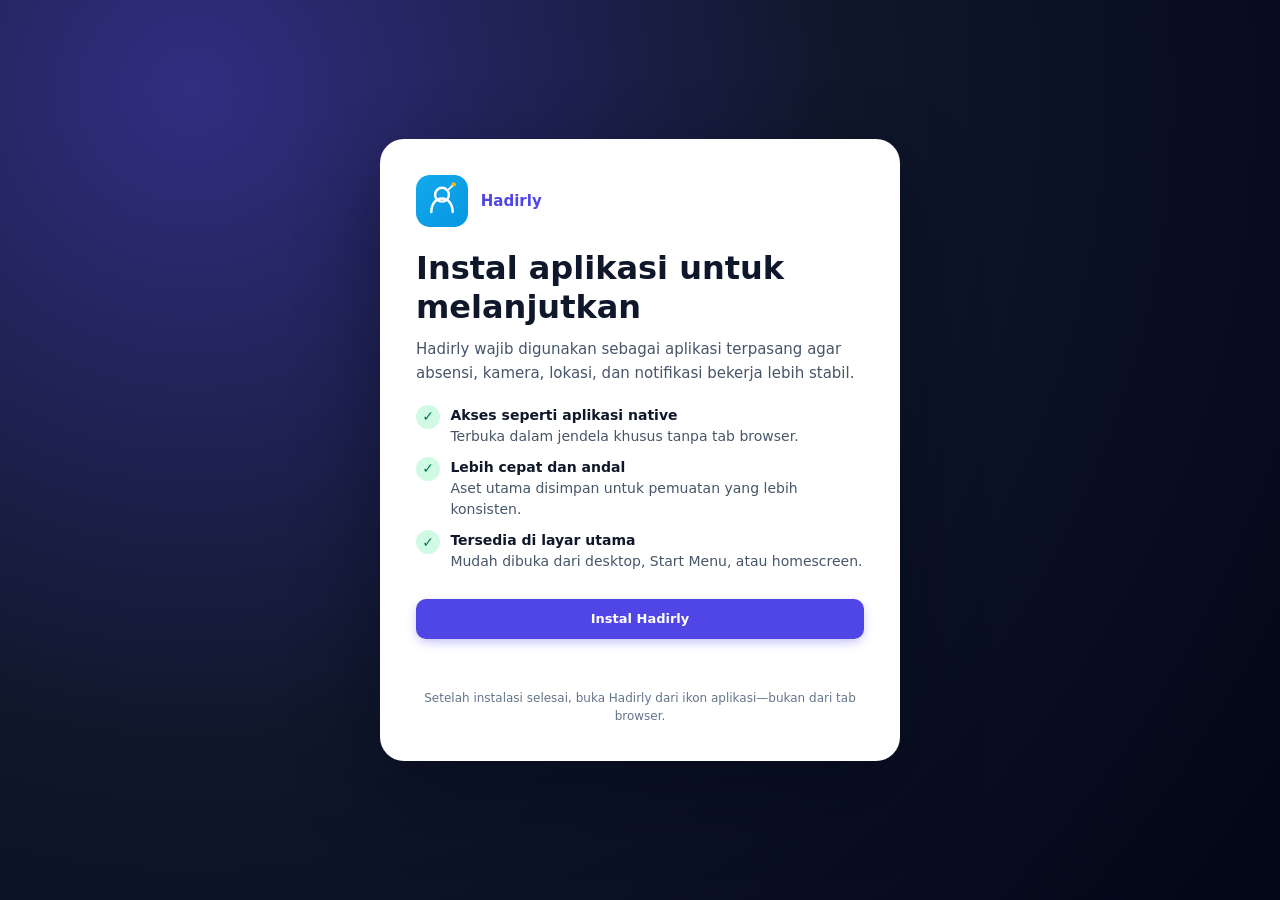
==== index.html @ a8342da2 "chore: remove confirmed frontend dead code" ====
<!DOCTYPE html>
<html lang="id" class="antialiased">
<head>
  <meta charset="UTF-8">
  <meta name="viewport" content="width=device-width, initial-scale=1.0">
  <meta name="theme-color" content="#0f172a">
  <meta name="application-name" content="Presence SPPG">
  <meta name="mobile-web-app-capable" content="yes">
  <meta name="apple-mobile-web-app-capable" content="yes">
  <meta name="apple-mobile-web-app-status-bar-style" content="black-translucent">
  <meta name="apple-mobile-web-app-title" content="Presence SPPG">
  <link rel="manifest" href="./manifest.webmanifest">
  <link rel="icon" type="image/png" href="https://szwwpnbbsmjsbzzcecyj.supabase.co/storage/v1/object/public/icon%20aplikasi/icon%20aplikasi.png">
  <link rel="apple-touch-icon" sizes="180x180" href="./icons/app-icon-180.png">
  <title>Presence SPPG - Login</title>
  <style>
    :root{--primary:#4f46e5;--primary-dark:#4338ca;--primary-light:#eef2ff;--primary-ring:rgba(79,70,229,.18);--success:#10b981;--danger:#ef4444;--warning:#f59e0b;--bg:#f8fafc;--surface:#fff;--text:#0f172a;--text-secondary:#475569;--text-muted:#64748b;--border:#e2e8f0;--radius:0.75rem;--radius-lg:1.25rem;--shadow:0 1px 3px rgb(15 23 42/0.08);--shadow-lg:0 20px 40px -12px rgb(15 23 42/0.18)}
    *{box-sizing:border-box;margin:0;padding:0}
    html,body{height:100%;font-family:-apple-system,BlinkMacSystemFont,'Inter',system-ui,'Segoe UI',sans-serif;background:var(--bg);color:var(--text);-webkit-font-smoothing:antialiased}
    #app-boot-loader{position:fixed;inset:0;z-index:10000;display:grid;place-items:center;background:linear-gradient(135deg,#0f172a 0%,#111827 52%,#1e1b4b 100%);transition:opacity .22s ease,visibility .22s ease}
    #app-boot-loader.hidden{opacity:0;visibility:hidden;pointer-events:none}
    .app-boot-loader__visual{position:relative;width:96px;height:96px;display:grid;place-items:center}
    .app-boot-loader__ring{position:absolute;inset:0;border:3px solid rgba(255,255,255,.12);border-top-color:#38bdf8;border-right-color:#818cf8;border-radius:50%;animation:appBootSpin .9s linear infinite}
    .app-boot-loader__icon{width:56px;height:56px;display:block;object-fit:contain;filter:drop-shadow(0 10px 24px rgba(14,165,233,.28));animation:appBootPulse 1.2s ease-in-out infinite}
    @keyframes appBootSpin{to{transform:rotate(360deg)}}
    @keyframes appBootPulse{0%,100%{transform:scale(.94);opacity:.82}50%{transform:scale(1);opacity:1}}
    @media(prefers-reduced-motion:reduce){.app-boot-loader__ring,.app-boot-loader__icon{animation:none}}
    .spinner{width:36px;height:36px;border:3px solid rgba(255,255,255,0.12);border-top-color:#fff;border-radius:50%;animation:spin 0.8s linear infinite}
    @keyframes spin{to{transform:rotate(360deg)}}
    #alert-box{position:fixed;top:1rem;right:1rem;left:1rem;z-index:10001;display:flex;flex-direction:column;gap:0.6rem;max-width:400px;margin-left:auto}
    .alert{background:var(--surface);border-radius:var(--radius);padding:0.875rem 1rem;box-shadow:var(--shadow-lg);display:flex;align-items:flex-start;gap:0.75rem;animation:slideIn 0.3s ease;border-left:4px solid var(--primary);font-size:0.875rem}
    .alert.success{border-left-color:var(--success)}.alert.error{border-left-color:var(--danger)}.alert.warning{border-left-color:var(--warning)}
    @keyframes slideIn{from{opacity:0;transform:translateY(-8px)}to{opacity:1;transform:translateY(0)}}
    #auth-layout{min-height:100vh;display:flex}
    #auth-layout.hidden{display:none}
    .auth-page{width:100%;display:flex;animation:fadeIn 0.4s ease}
    .auth-page.hidden{display:none}
    .app-view{display:block;animation:fadeIn 0.35s ease}
    .app-view.hidden{display:none}
    @keyframes fadeIn{from{opacity:0;transform:translateY(6px)}to{opacity:1;transform:translateY(0)}}
    .auth-brand-panel{flex:1.1;background:radial-gradient(circle at 20% 20%,#312e81 0%,#0f172a 55%,#020617 100%);padding:clamp(2rem,4vw,3.5rem);display:flex;flex-direction:column;justify-content:center;color:#fff;position:relative;overflow:hidden}
    .auth-brand-panel::before{content:'';position:absolute;top:-120px;right:-120px;width:320px;height:320px;background:radial-gradient(circle,rgba(99,102,241,.35),transparent 70%);border-radius:50%}
    .auth-brand-mark{display:flex;align-items:center;gap:0.75rem;font-size:1.375rem;font-weight:700;margin-bottom:2.5rem;letter-spacing:-0.01em;position:relative}
    .auth-brand-mark img{width:38px;height:38px;display:block;object-fit:contain;border-radius:22%;flex-shrink:0}
    .auth-brand-headline{font-size:clamp(1.5rem,2.4vw,2.25rem);font-weight:800;margin-bottom:1rem;line-height:1.25;letter-spacing:-0.02em;position:relative;max-width:420px}
    .auth-brand-sub{font-size:0.9375rem;color:rgba(255,255,255,0.65);margin-bottom:2.25rem;line-height:1.6;max-width:380px;position:relative}
    .auth-brand-feature{display:flex;align-items:center;gap:0.75rem;margin-bottom:0.875rem;font-size:0.875rem;color:rgba(255,255,255,.9);position:relative}
    .auth-brand-feature-icon{width:34px;height:34px;flex-shrink:0;background:rgba(255,255,255,.08);border:1px solid rgba(255,255,255,.1);border-radius:var(--radius);display:flex;align-items:center;justify-content:center}
    .auth-form-panel{width:100%;max-width:480px;padding:clamp(1.5rem,4vw,3rem);display:flex;align-items:center;justify-content:center;background:var(--surface)}
    .auth-card{width:100%;max-width:380px}
    .auth-logo-mobile{display:none;align-items:center;gap:0.6rem;font-size:1.0625rem;font-weight:700;color:var(--primary);margin-bottom:1.5rem}
    .auth-logo-mobile img{width:34px;height:34px;display:block;object-fit:contain;border-radius:22%;flex-shrink:0}
    @media(max-width:1023px){.auth-logo-mobile{display:flex}}
    .auth-card-title{font-size:1.625rem;font-weight:800;margin-bottom:0.375rem;letter-spacing:-0.02em}
    .auth-card-subtitle{font-size:0.9375rem;color:var(--text-secondary);margin-bottom:2rem;line-height:1.5}
    .form-group{margin-bottom:1.125rem}
    .form-label{display:block;font-size:0.8125rem;font-weight:600;margin-bottom:0.4rem;color:var(--text-secondary)}
    .form-input{width:100%;padding:0.75rem 0.9rem;font-size:1rem;border:1.5px solid var(--border);border-radius:var(--radius);background:var(--surface);color:var(--text);transition:border-color .2s,box-shadow .2s}
    .form-input::placeholder{color:var(--text-muted)}
    .form-input:focus{outline:none;border-color:var(--primary);box-shadow:0 0 0 4px var(--primary-ring)}
    .checkbox-row{display:flex;align-items:flex-start;gap:0.6rem;margin-bottom:1.25rem}
    .checkbox-row input[type="checkbox"]{width:18px;height:18px;margin-top:1px;flex-shrink:0;accent-color:var(--primary);cursor:pointer}
    .checkbox-row label{font-size:0.8125rem;color:var(--text-secondary);line-height:1.5;cursor:pointer}
    .btn{display:inline-flex;align-items:center;justify-content:center;gap:0.5rem;padding:0.75rem 1.5rem;font-size:0.9375rem;font-weight:600;border-radius:var(--radius);border:none;cursor:pointer;transition:background .2s,transform .15s,box-shadow .2s}
    .btn-primary{background:var(--primary);color:#fff;box-shadow:0 4px 12px -2px rgba(79,70,229,.4)}
    .btn-primary:hover{background:var(--primary-dark);transform:translateY(-1px);box-shadow:0 6px 16px -2px rgba(79,70,229,.5)}
    .btn-primary:active{transform:translateY(0)}
    .btn-primary:disabled{opacity:0.7;cursor:not-allowed;transform:none}
    .btn-block{width:100%}
    .btn-lg{padding:0.875rem 1.5rem;font-size:0.9375rem;margin-top:0.25rem}
    .auth-footer{margin-top:1.75rem;text-align:center;font-size:0.875rem;color:var(--text-secondary)}
    .auth-footer a{color:var(--primary);text-decoration:none;font-weight:600;cursor:pointer}
    .auth-footer a:hover{text-decoration:underline}
    @media(max-width:1023px){
      .auth-page{flex-direction:column;min-height:100vh}
      .auth-brand-panel{flex:none;padding:2.25rem 2rem 2rem;min-height:auto}
      .auth-brand-panel::before{display:none}
      .auth-brand-headline{font-size:1.375rem;margin-bottom:0.5rem;max-width:none}
      .auth-brand-sub{display:none}
      .auth-brand-features{display:flex;gap:1rem;flex-wrap:wrap}
      .auth-brand-feature{margin-bottom:0;font-size:0.75rem}
      .auth-brand-feature-icon{width:28px;height:28px}
      .auth-form-panel{max-width:none;padding:2rem 1.5rem;flex:1}
      .auth-card{max-width:420px;margin:0 auto}
    }
    @media(max-width:640px){
      .auth-brand-panel{padding:1.75rem 1.25rem 1.5rem}
      .auth-brand-mark{margin-bottom:1.25rem;font-size:1.125rem}
      .auth-brand-headline{font-size:1.1875rem}
      .auth-brand-features{display:none}
      .auth-form-panel{padding:1.75rem 1.25rem 2.5rem}
      .auth-card-title{font-size:1.375rem}
      .auth-card-subtitle{margin-bottom:1.5rem;font-size:0.875rem}
      #alert-box{top:0.75rem;right:0.75rem;left:0.75rem;max-width:none}
    }
    @media(min-width:1024px) and (max-width:1279px){
      .auth-brand-panel{padding:2.5rem}
      .auth-brand-headline{font-size:1.875rem}
      .auth-form-panel{padding:2.5rem;max-width:440px}
    }

/* ===== APP LAYOUT (setelah login) ===== */
    #app-layout{display:none;min-height:100vh;background:var(--bg)}
    #app-layout.active{display:flex}
    .app-sidebar{width:248px;flex-shrink:0;background:#0f172a;color:#fff;display:flex;flex-direction:column;padding:1.5rem 1rem;position:sticky;top:0;height:100vh}
    .app-sidebar-brand{display:flex;align-items:center;gap:0.65rem;font-size:1.0625rem;font-weight:700;padding:0 0.5rem;margin-bottom:1.25rem;letter-spacing:-0.01em}
    .app-sidebar-brand img{width:34px;height:34px;display:block;object-fit:contain;border-radius:22%;flex-shrink:0}
    .app-nav{display:flex;flex-direction:column;gap:0.25rem;flex:1}
    .app-nav-item{display:flex;align-items:center;gap:0.75rem;padding:0.7rem 0.9rem;border-radius:var(--radius);color:rgba(255,255,255,.65);text-decoration:none;font-size:0.9rem;font-weight:500;cursor:pointer;transition:background .2s,color .2s;border:none;background:none;width:100%;text-align:left}
    .app-nav-item:hover{background:rgba(255,255,255,.06);color:#fff}
    .app-nav-item.active{background:var(--primary);color:#fff}
    .app-nav-item svg{flex-shrink:0}
    .sidebar-absen-btn{display:flex;align-items:center;justify-content:center;gap:0.6rem;width:100%;padding:0.85rem 0.9rem;margin-bottom:1.25rem;border:none;border-radius:var(--radius);background:var(--primary);color:#fff;font-size:0.9rem;font-weight:700;cursor:pointer;box-shadow:0 4px 14px -3px rgba(79,70,229,.55);transition:background .2s,transform .15s}
    .sidebar-absen-btn:hover{background:var(--primary-dark);transform:translateY(-1px)}
    .sidebar-absen-btn.active{background:var(--primary-dark);box-shadow:inset 0 0 0 2px rgba(255,255,255,.3)}
    .app-main{flex:1;min-width:0;display:flex;flex-direction:column}
    .app-topbar{display:flex;align-items:center;justify-content:space-between;padding:0.85rem 1.5rem;background:var(--surface);border-bottom:1px solid var(--border);position:sticky;top:0;z-index:50}
    .app-topbar-brand{display:none}
    .app-topbar-profile{display:flex;align-items:center;gap:0.65rem;cursor:pointer;padding:0.35rem 0.6rem 0.35rem 0.35rem;border-radius:999px;transition:background .15s;border:1px solid transparent}
    .app-topbar-profile:hover{background:var(--bg);border-color:var(--border)}
    .app-topbar-profile:focus-visible{outline:3px solid var(--primary-ring);border-color:var(--primary)}
    .app-topbar-avatar{width:38px;height:38px;border-radius:50%;background:#e0e7ff;color:var(--primary);display:flex;align-items:center;justify-content:center;font-size:0.9rem;font-weight:800;overflow:hidden;flex-shrink:0}
    .app-topbar-avatar img{width:100%;height:100%;object-fit:cover}
    .app-topbar-profile-info{display:flex;flex-direction:column;line-height:1.25}
    .app-topbar-profile-name{font-size:0.8125rem;font-weight:700;color:var(--text)}
    .app-topbar-profile-role{font-size:0.6875rem;color:var(--text-muted)}
    .app-topbar-dropdown{position:absolute;top:calc(100% + 0.5rem);right:0;background:var(--surface);border:1px solid var(--border);border-radius:var(--radius);box-shadow:var(--shadow-lg);min-width:230px;padding:0.45rem;display:none;flex-direction:column;gap:0.15rem;z-index:200}
    .app-topbar-dropdown.active{display:flex}
    .app-topbar-dropdown-label{padding:0.45rem 0.7rem 0.3rem;color:var(--text-muted);font-size:0.6875rem;font-weight:800;text-transform:uppercase;letter-spacing:0.07em}
    .app-topbar-dropdown-divider{height:1px;background:var(--border);margin:0.3rem 0}
    .app-topbar-dropdown-item{display:flex;align-items:center;gap:0.6rem;padding:0.6rem 0.7rem;border-radius:calc(var(--radius) - 4px);border:none;background:none;color:var(--text);font-size:0.8438rem;font-weight:600;cursor:pointer;text-align:left;width:100%;transition:background .15s}
    .app-topbar-dropdown-item:hover{background:var(--bg)}
    .app-topbar-dropdown-item.active{background:var(--primary-light);color:var(--primary)}
    .app-topbar-dropdown-item.danger{color:var(--danger)}
    .notification-wrap{position:relative;margin-left:auto;margin-right:.55rem}
    .notification-button{position:relative;width:42px;height:42px;border:1px solid var(--border);border-radius:50%;background:var(--surface);color:var(--text-secondary);display:flex;align-items:center;justify-content:center;cursor:pointer}
    .notification-button:hover{background:var(--bg);color:var(--primary)}
    .notification-count{position:absolute;right:-4px;top:-5px;min-width:19px;height:19px;padding:0 5px;border:2px solid var(--surface);border-radius:999px;background:var(--danger);color:#fff;font-size:.62rem;font-weight:800;display:none;align-items:center;justify-content:center}
    .notification-panel{position:absolute;right:0;top:calc(100% + .55rem);width:min(380px,calc(100vw - 2rem));max-height:480px;overflow:auto;padding:.5rem;background:var(--surface);border:1px solid var(--border);border-radius:var(--radius-lg);box-shadow:var(--shadow-lg);display:none;z-index:220}
    .notification-panel.active{display:block}
    .notification-panel-title{padding:.65rem .75rem;font-size:.82rem;font-weight:800}
    .notification-item{width:100%;display:block;padding:.75rem;border:0;border-radius:var(--radius);background:transparent;color:var(--text);text-align:left;cursor:pointer}
    .notification-item:hover{background:var(--bg)}
    .notification-item strong{display:block;font-size:.82rem}
    .notification-item span{display:block;margin-top:.2rem;font-size:.74rem;line-height:1.45;color:var(--text-muted)}
    .app-content{flex:1;padding:2rem clamp(1.25rem,3vw,2.5rem);max-width:1100px;width:100%;margin:0 auto}
    .app-bottomnav{display:none}
    .mobile-more-menu{display:none}

    .page-header{margin-bottom:1.75rem}
    .page-title{font-size:1.5rem;font-weight:800;letter-spacing:-0.02em;margin-bottom:0.25rem}
    .page-subtitle{font-size:0.9rem;color:var(--text-secondary)}

    .welcome-card{background:linear-gradient(135deg,#312e81,#0f172a);border-radius:var(--radius-lg);padding:clamp(1.5rem,4vw,2.25rem);color:#fff;box-shadow:var(--shadow-lg);display:flex;align-items:center;gap:1.5rem;flex-wrap:wrap;margin-bottom:1.5rem}
    .welcome-card-icon{width:56px;height:56px;border-radius:50%;background:rgba(255,255,255,.1);display:flex;align-items:center;justify-content:center;flex-shrink:0}
    .welcome-card h2{font-size:1.25rem;font-weight:800;margin-bottom:0.35rem;letter-spacing:-0.01em}
    .welcome-card p{color:rgba(255,255,255,.65);font-size:0.875rem}
    .welcome-card-body{flex:1;min-width:200px}
    .welcome-card-cta{flex-shrink:0}

    .stats-grid{display:grid;grid-template-columns:repeat(auto-fit,minmax(200px,1fr));gap:1.1rem;margin-bottom:1.5rem}
    .stat-card{background:var(--surface);border:1px solid var(--border);border-radius:var(--radius-lg);padding:1.25rem 1.4rem;box-shadow:var(--shadow);display:flex;align-items:center;gap:1rem}
    .stat-card-icon{width:46px;height:46px;border-radius:var(--radius);display:flex;align-items:center;justify-content:center;flex-shrink:0}
    .stat-card-icon.blue{background:#dbeafe;color:#1e40af}
    .stat-card-icon.green{background:#d1fae5;color:#065f46}
    .stat-card-icon.amber{background:#fef3c7;color:#92400e}
    .stat-card-icon.purple{background:var(--primary-light);color:var(--primary)}
    .stat-card-value{font-size:1.5rem;font-weight:800;letter-spacing:-0.02em;line-height:1.2}
    .stat-card-label{font-size:0.8125rem;color:var(--text-muted);font-weight:500;margin-top:0.1rem}

    .dash-section{display:grid;grid-template-columns:1.4fr 1fr;gap:1.25rem;align-items:start}
    @media(max-width:900px){.dash-section{grid-template-columns:1fr}}
    .dash-card{background:var(--surface);border:1px solid var(--border);border-radius:var(--radius-lg);box-shadow:var(--shadow);padding:1.5rem}
    .dash-card-title{font-size:0.9375rem;font-weight:700;margin-bottom:1.25rem;display:flex;align-items:center;gap:0.5rem}
    .dash-card-title svg{color:var(--primary)}

    .trend-chart{display:flex;align-items:flex-end;gap:0.6rem;height:140px;padding-top:0.5rem}
    .trend-legend{display:flex;gap:1.1rem;margin-top:1rem;justify-content:center;font-size:0.75rem;color:var(--text-secondary)}
    .trend-legend-item{display:flex;align-items:center;gap:0.4rem}
    .trend-legend-dot{width:9px;height:9px;border-radius:2px}

    .belum-absen-list{display:flex;flex-direction:column;gap:0.75rem}
    .belum-absen-item{display:flex;align-items:center;gap:0.75rem}
    .belum-absen-avatar{width:34px;height:34px;border-radius:50%;background:var(--primary-light);color:var(--primary);display:flex;align-items:center;justify-content:center;font-size:0.75rem;font-weight:700;flex-shrink:0}
    .belum-absen-info{flex:1;min-width:0}
    .belum-absen-name{font-size:0.85rem;font-weight:600;color:var(--text);white-space:nowrap;overflow:hidden;text-overflow:ellipsis}
    .belum-absen-detail{font-size:0.75rem;color:var(--text-muted)}
    .belum-absen-more{font-size:0.8125rem;color:var(--primary);font-weight:600;text-align:center;padding-top:0.4rem;border-top:1px dashed var(--border);margin-top:0.15rem}
    .belum-absen-empty{text-align:center;color:var(--text-muted);font-size:0.8125rem;padding:1rem 0}

    .riwayat-mini-list{display:flex;flex-direction:column}
    .riwayat-mini-item{display:flex;align-items:center;gap:0.75rem;padding:0.7rem 0;border-bottom:1px solid var(--border)}
    .riwayat-mini-item:last-child{border-bottom:none}
    .riwayat-mini-icon{width:34px;height:34px;border-radius:50%;display:flex;align-items:center;justify-content:center;flex-shrink:0}
    .riwayat-mini-icon.datang{background:#d1fae5;color:#065f46}
    .riwayat-mini-icon.pulang{background:#dbeafe;color:#1e40af}
    .riwayat-mini-jenis{font-size:0.85rem;font-weight:600}
    .riwayat-mini-tanggal{font-size:0.75rem;color:var(--text-muted)}
    .riwayat-mini-waktu{font-size:0.8125rem;color:var(--text-secondary);margin-left:auto;flex-shrink:0}

    .absen-today-card{display:flex;gap:0.75rem}
    .absen-today-pill{flex:1;padding:0.9rem 1rem;border-radius:var(--radius);text-align:center;border:1.5px solid var(--border)}
    .absen-today-pill.done{background:#d1fae5;border-color:#a7f3d0}
    .absen-today-pill-label{font-size:0.75rem;color:var(--text-muted);font-weight:600;text-transform:uppercase;letter-spacing:0.03em}
    .absen-today-pill-status{font-size:0.9rem;font-weight:700;margin-top:0.3rem}
    .absen-today-pill.done .absen-today-pill-status{color:#065f46}

    @media(max-width:640px){
      .welcome-card{flex-direction:column;text-align:center}
      .welcome-card-cta{width:100%}
      .welcome-card-cta .btn{width:100%}
    }

    .profile-card{background:var(--surface);border-radius:var(--radius-lg);box-shadow:var(--shadow);overflow:hidden;margin-bottom:1.5rem;border:1px solid var(--border)}
    .profile-banner{background:linear-gradient(135deg,#4f46e5,#312e81);height:100px;position:relative}
    .profile-avatar-wrap{position:absolute;left:1.75rem;bottom:-36px}
    .profile-avatar{width:88px;height:88px;border-radius:50%;border:4px solid var(--surface);background:#e0e7ff;display:flex;align-items:center;justify-content:center;font-size:1.75rem;font-weight:800;color:var(--primary);box-shadow:var(--shadow);overflow:hidden}
    .profile-avatar img{width:100%;height:100%;object-fit:cover;border-radius:50%}
    .profile-body{padding:3rem 1.75rem 1.75rem}
    .profile-name{font-size:1.25rem;font-weight:800;letter-spacing:-0.01em}
    .profile-role{display:inline-flex;align-items:center;gap:0.35rem;background:var(--primary-light);color:var(--primary);font-size:0.75rem;font-weight:700;padding:0.25rem 0.65rem;border-radius:999px;margin-top:0.5rem}
    .profile-action-row{display:flex;gap:0.6rem;justify-content:center;margin-top:0.85rem}
    .profile-action-row .btn{flex:0 1 auto}
    .profile-security-value{display:flex;align-items:center;justify-content:space-between;gap:0.75rem}
    .profile-password-mask{font-family:ui-monospace,SFMono-Regular,Menlo,Monaco,Consolas,monospace;letter-spacing:0.14em;font-weight:800}
    .profile-security-note{color:var(--text-muted);font-size:0.75rem;line-height:1.5;margin-top:0.35rem}
    .password-flow-steps{display:grid;grid-template-columns:repeat(3,1fr);gap:0.5rem;margin-bottom:1.25rem}
    .password-flow-step{padding:0.6rem 0.5rem;border:1px solid var(--border);border-radius:var(--radius);color:var(--text-muted);font-size:0.72rem;font-weight:700;text-align:center;background:var(--bg)}
    .password-flow-step.active{border-color:var(--primary);background:var(--primary-light);color:var(--primary)}
    .password-flow-step.done{border-color:#86efac;background:#dcfce7;color:#166534}
    .password-flow-panel.hidden{display:none}
    .password-flow-email{display:flex;align-items:center;gap:0.65rem;padding:0.8rem 0.9rem;border:1px solid var(--border);border-radius:var(--radius);background:var(--bg);font-size:0.875rem;font-weight:700;overflow-wrap:anywhere}
    .password-flow-email svg{flex-shrink:0;color:var(--primary)}
    .password-flow-help{font-size:0.8rem;color:var(--text-muted);line-height:1.55;margin:0.75rem 0 1rem}
    .face-status-badge{display:inline-flex;align-items:center;gap:0.35rem;font-size:0.75rem;font-weight:700;padding:0.25rem 0.65rem;border-radius:999px;margin-top:0.4rem}
    .face-status-badge.registered{background:#dcfce7;color:#16a34a}
    .face-status-badge.not-registered{background:#fef3c7;color:#b45309}
    .facecam-wrap{position:relative;width:100%;max-width:340px;aspect-ratio:1/1;border-radius:var(--radius-lg);overflow:hidden;background:#111;margin:0 auto}
    .facecam-wrap video{width:100%;height:100%;object-fit:cover;transform:scaleX(-1)}
    .facecam-wrap canvas{position:absolute;inset:0;width:100%;height:100%;transform:scaleX(-1)}
    .facecam-status{text-align:center;font-size:0.875rem;font-weight:600;color:var(--text);margin-top:0.85rem;min-height:1.3rem}
    .facecam-hint{text-align:center;font-size:0.8125rem;color:var(--text-muted);margin-top:0.25rem}
    .facecam-progress{width:100%;max-width:340px;height:6px;border-radius:999px;background:var(--border);margin:0.75rem auto 0;overflow:hidden}
    .facecam-progress-bar{height:100%;width:0%;background:var(--primary);transition:width .15s linear}
    .facecam-page-card{background:var(--surface);border:1px solid var(--border);border-radius:var(--radius-lg);padding:1.75rem 1.25rem;max-width:420px;margin:0 auto}
    .facecam-result-overlay{position:absolute;inset:0;background:rgba(15,23,42,.9);display:none;flex-direction:column;align-items:center;justify-content:center;gap:0.5rem;padding:1.5rem;text-align:center}
    .facecam-result-overlay.show{display:flex}
    .facecam-result-overlay.success .facecam-result-icon{color:#4ade80}
    .facecam-result-overlay.error .facecam-result-icon{color:#f87171}
    .facecam-result-icon{font-size:2.75rem;line-height:1}
    .facecam-result-title{color:#fff;font-size:1.125rem;font-weight:800}
    .facecam-result-detail{color:#d1d5db;font-size:0.875rem}
    @media(max-width:480px){
      .facecam-wrap,.facecam-progress{max-width:100%}
      .facecam-page-card{padding:1.25rem 1rem}
    }

    .info-section{background:var(--surface);border-radius:var(--radius-lg);box-shadow:var(--shadow);border:1px solid var(--border);padding:1.5rem 1.75rem;margin-bottom:1.25rem}
    .info-section-title{font-size:0.9375rem;font-weight:700;margin-bottom:1.1rem;display:flex;align-items:center;gap:0.5rem;color:var(--text)}
    .info-section-title svg{color:var(--primary)}
    .info-grid{display:grid;grid-template-columns:repeat(2,1fr);gap:1.1rem 1.5rem}
    .info-item-label{font-size:0.75rem;color:var(--text-muted);font-weight:600;text-transform:uppercase;letter-spacing:0.03em;margin-bottom:0.3rem}
    .info-item-value{font-size:0.9rem;color:var(--text);font-weight:500;word-break:break-word}
    .info-item-value.empty{color:var(--text-muted);font-style:italic;font-weight:400}

    @media(max-width:767px){
      .app-sidebar{display:none}
      #dashboard-absen-cta-wrap{display:none}
      .app-topbar{padding:1rem 1.25rem}
      .app-topbar-brand{display:flex;align-items:center;gap:0.55rem;font-weight:700;font-size:0.9375rem;color:var(--text)}
      .app-topbar-brand img{width:32px;height:32px;display:block;object-fit:contain;border-radius:22%;flex-shrink:0}
      .app-content{padding:1.25rem 1rem 5.5rem}
      .app-bottomnav{display:flex;position:fixed;bottom:0;left:0;right:0;background:var(--surface);border-top:1px solid var(--border);z-index:80;padding:0.4rem 0.5rem calc(0.4rem + env(safe-area-inset-bottom));overflow:visible}
      .app-bottomnav-item{flex:1;min-width:0;display:flex;flex-direction:column;align-items:center;justify-content:flex-end;gap:0.2rem;padding:0.5rem 0;border:none;background:none;color:var(--text-muted);font-size:0.6875rem;font-weight:600;cursor:pointer;white-space:nowrap}
      .app-bottomnav-item.active{color:var(--primary)}
      .app-bottomnav-item svg{width:22px;height:22px}
      .app-bottomnav-item-scan{position:relative}
      .app-bottomnav-item-scan svg{background:var(--primary);color:#fff;padding:12px;border-radius:50%;width:52px;height:52px;box-shadow:0 6px 16px -3px rgba(79,70,229,.6);margin-top:-26px;box-sizing:border-box;border:4px solid var(--surface)}
      .app-bottomnav-item-scan.active svg{background:var(--primary-dark)}
      .app-bottomnav-scan-label{margin-top:-0.1rem}
      .app-bottomnav-more{position:relative}
      .app-bottomnav-more>.badge-count{position:absolute;top:0;right:calc(50% - 24px);margin:0}
      .mobile-more-menu{position:fixed;right:0.75rem;bottom:calc(76px + env(safe-area-inset-bottom));z-index:120;width:min(270px,calc(100vw - 1.5rem));padding:0.5rem;background:var(--surface);border:1px solid var(--border);border-radius:var(--radius-lg);box-shadow:var(--shadow-lg);flex-direction:column;gap:0.2rem}
      .mobile-more-menu.active{display:flex}
      .mobile-more-menu-title{padding:0.45rem 0.65rem 0.35rem;color:var(--text-muted);font-size:0.6875rem;font-weight:800;text-transform:uppercase;letter-spacing:0.07em}
      .mobile-more-menu-item{display:flex;align-items:center;gap:0.7rem;width:100%;padding:0.7rem;border:none;border-radius:var(--radius);background:none;color:var(--text);font-size:0.8438rem;font-weight:650;text-align:left;cursor:pointer}
      .mobile-more-menu-item:hover,.mobile-more-menu-item.active{background:var(--primary-light);color:var(--primary)}
      .mobile-more-menu-item svg{flex:none}
      .info-grid{grid-template-columns:1fr}
      .profile-avatar-wrap{left:1.25rem}
      .profile-body{padding:3rem 1.25rem 1.5rem}
      .profile-action-row{flex-direction:row;flex-wrap:nowrap;gap:0.45rem}
      .profile-action-row .btn{width:auto;min-width:0;flex:1 1 0;padding:0.65rem 0.45rem;font-size:0.75rem;gap:0.3rem;white-space:nowrap}
      .profile-action-row .btn svg{flex:none;margin-right:0!important}
      .profile-security-value{align-items:flex-start;flex-direction:column}
      .info-section{padding:1.25rem}
    }
    @media(max-width:420px){
      .app-topbar-profile-info{display:none}
      .app-topbar-profile{padding:0.25rem}
      .app-topbar-avatar{width:36px;height:36px}
      .profile-action-row{gap:0.3rem}
      .profile-action-row .btn{padding:0.6rem 0.2rem;font-size:0.625rem;letter-spacing:-0.01em}
      .profile-action-row .btn svg{display:none}
    }
    @media(min-width:768px) and (max-width:1023px){
      .app-sidebar{width:76px;padding:1.5rem 0.6rem}
      .app-sidebar-brand span,.app-nav-item span,.sidebar-absen-btn span{display:none}
      .app-sidebar-brand{justify-content:center;padding:0}
      .app-nav-item{justify-content:center;padding:0.75rem}
      .sidebar-absen-btn{padding:0.75rem}
      .info-grid{grid-template-columns:1fr}
    }

    /* ===== OTP & AUTH TAMBAHAN ===== */
    .otp-input-row{display:flex;gap:0.5rem;justify-content:center;margin-bottom:1.25rem}
    .otp-input-row input{width:44px;height:52px;text-align:center;font-size:1.375rem;font-weight:700;border:1.5px solid var(--border);border-radius:var(--radius);background:var(--surface);color:var(--text)}
    .otp-input-row input:focus{outline:none;border-color:var(--primary);box-shadow:0 0 0 4px var(--primary-ring)}
    .resend-row{text-align:center;font-size:0.8125rem;color:var(--text-secondary);margin-top:0.75rem}
    .resend-row a{color:var(--primary);font-weight:600;cursor:pointer;text-decoration:none}
    .resend-row a:hover{text-decoration:underline}
    .resend-row a.disabled{color:var(--text-muted);cursor:not-allowed;pointer-events:none}
    .inline-alert{display:none;align-items:flex-start;gap:0.6rem;padding:0.75rem 0.9rem;border-radius:var(--radius);font-size:0.8125rem;line-height:1.5;margin-bottom:1.125rem;border-left:4px solid var(--danger);background:#fef2f2;color:#991b1b}
    .inline-alert.show{display:flex}
    .inline-alert.warning{border-left-color:var(--warning);background:#fffbeb;color:#92400e}
    .btn-reset-link{display:none;width:100%;margin-top:0.75rem}
    .btn-reset-link.show{display:inline-flex}
    .btn-secondary{background:var(--surface);color:var(--text);border:1.5px solid var(--border);box-shadow:0 1px 2px rgba(15,23,42,.06)}
    .btn-secondary:hover{background:var(--bg)}

  /* ===== ADMIN STYLES ===== */
    /* Data table */
    .admin-card{background:var(--surface);border-radius:var(--radius-lg);box-shadow:var(--shadow);border:1px solid var(--border);overflow:hidden;margin-bottom:1.5rem}
    .admin-card-header{padding:1.1rem 1.5rem;border-bottom:1px solid var(--border);display:flex;align-items:center;justify-content:space-between;gap:1rem;flex-wrap:wrap}
    .admin-card-title{font-size:0.9375rem;font-weight:700;display:flex;align-items:center;gap:0.5rem}
    .admin-card-title svg{color:var(--primary)}
    .admin-search{position:relative;flex:1;min-width:180px;max-width:320px}
    .admin-search input{width:100%;padding:0.55rem 0.875rem 0.55rem 2.25rem;font-size:0.875rem;border:1.5px solid var(--border);border-radius:var(--radius);background:var(--bg);color:var(--text)}
    .admin-search input:focus{outline:none;border-color:var(--primary);box-shadow:0 0 0 3px var(--primary-ring)}
    .admin-search svg{position:absolute;left:0.65rem;top:50%;transform:translateY(-50%);color:var(--text-muted);pointer-events:none}
    .data-table-wrap{overflow-x:auto;-webkit-overflow-scrolling:touch}
    .data-table{width:100%;border-collapse:collapse;font-size:0.875rem}
    .data-table th{padding:0.75rem 1rem;text-align:left;font-size:0.75rem;font-weight:700;text-transform:uppercase;letter-spacing:0.04em;color:var(--text-muted);background:var(--bg);border-bottom:1px solid var(--border);white-space:nowrap}
    .data-table td{padding:0.85rem 1rem;border-bottom:1px solid var(--border);vertical-align:middle;color:var(--text)}
    .data-table tr:last-child td{border-bottom:none}
    .data-table tr:hover td{background:var(--bg)}
    .data-table tbody tr{cursor:default}
    .badge{display:inline-flex;align-items:center;padding:0.2rem 0.6rem;border-radius:999px;font-size:0.7rem;font-weight:700;text-transform:uppercase;letter-spacing:0.04em}
    .badge-success{background:#d1fae5;color:#065f46}
    .badge-danger{background:#fee2e2;color:#991b1b}
    .badge-warning{background:#fef3c7;color:#92400e}
    .badge-info{background:#dbeafe;color:#1e40af}
    .badge-gray{background:var(--bg);color:var(--text-muted)}
    .table-empty{text-align:center;padding:3rem 1rem;color:var(--text-muted);font-size:0.875rem}
    .table-empty-icon{width:56px;height:56px;margin:0 auto 0.85rem;color:var(--text-muted);opacity:0.55}
    .table-empty-title{font-weight:600;color:var(--text-secondary);font-size:0.9rem;margin-bottom:0.25rem}
    .table-empty-sub{color:var(--text-muted);font-size:0.8125rem}
    @keyframes shimmer{0%{background-position:-200% 0}100%{background-position:200% 0}}
    .skel{background:linear-gradient(90deg,var(--border) 25%,#f1f5f9 37%,var(--border) 63%);background-size:400% 100%;animation:shimmer 1.4s ease infinite;border-radius:6px}
    .skel-row{display:flex;align-items:center;gap:1rem;padding:0.9rem 1.25rem;border-bottom:1px solid var(--border)}
    .skel-row:last-child{border-bottom:none}
    .skel-avatar{width:34px;height:34px;border-radius:50%;flex-shrink:0}
    .skel-line{height:12px;flex:1}
    .skel-line.short{flex:0 0 60px}
    .skel-card{background:var(--bg);border:1px solid var(--border);border-radius:var(--radius-lg);padding:1.5rem 1rem 1.25rem;display:flex;flex-direction:column;align-items:center;gap:0.75rem}
    .skel-card .skel-avatar{width:72px;height:72px}
    .skel-card .skel-line{width:70%;height:13px}
    .skel-card .skel-line.short{width:45%;height:11px;flex:none}

    /* Realtime indicator */
    .realtime-dot{width:8px;height:8px;border-radius:50%;background:var(--success);display:inline-block;animation:pulse-dot 1.8s ease-in-out infinite}
    @keyframes pulse-dot{0%,100%{opacity:1;transform:scale(1)}50%{opacity:.5;transform:scale(0.7)}}
    .realtime-label{display:flex;align-items:center;gap:0.4rem;font-size:0.75rem;color:var(--success);font-weight:600}

    /* User cards grid */
    .users-grid{display:grid;grid-template-columns:repeat(auto-fill,minmax(200px,1fr));gap:1.25rem;padding:1.5rem}
    .user-card{background:var(--bg);border:1px solid var(--border);border-radius:var(--radius-lg);padding:1.5rem 1rem 1.25rem;display:flex;flex-direction:column;align-items:center;text-align:center;cursor:pointer;transition:box-shadow .2s,border-color .2s,transform .15s}
    .user-card:hover{box-shadow:var(--shadow-lg);border-color:var(--primary);transform:translateY(-2px)}
    .user-avatar-wrap{width:72px;height:72px;border-radius:50%;overflow:hidden;border:3px solid var(--surface);box-shadow:0 2px 8px rgba(0,0,0,.12);margin-bottom:0.875rem;background:#e0e7ff;display:flex;align-items:center;justify-content:center;font-size:1.5rem;font-weight:800;color:var(--primary);flex-shrink:0}
    .user-avatar-wrap img{width:100%;height:100%;object-fit:cover}
    .user-card-name{font-size:0.9rem;font-weight:700;margin-bottom:0.25rem;line-height:1.3;word-break:break-word}
    .user-card-sppg{font-size:0.75rem;color:var(--primary);font-weight:600;margin-bottom:0.2rem}
    .user-card-jabatan{font-size:0.75rem;color:var(--text-muted)}

    /* Log aktivitas */
    .log-list{display:flex;flex-direction:column}
    .log-item{display:flex;align-items:flex-start;gap:1rem;padding:1rem 1.5rem;border-bottom:1px solid var(--border);cursor:pointer;transition:background .15s}
    .log-item:last-child{border-bottom:none}
    .log-item:hover{background:var(--bg)}
    .log-icon{width:38px;height:38px;border-radius:50%;display:flex;align-items:center;justify-content:center;flex-shrink:0;font-size:1rem}
    .log-icon-login{background:#dbeafe;color:#1e40af}
    .log-icon-absen{background:#d1fae5;color:#065f46}
    .log-icon-update{background:#fef3c7;color:#92400e}
    .log-icon-delete{background:#fee2e2;color:#991b1b}
    .log-icon-other{background:#f1f5f9;color:#475569}
    .log-body{flex:1;min-width:0}
    .log-user{font-size:0.875rem;font-weight:700;color:var(--text)}
    .log-email{font-size:0.75rem;color:var(--text-muted)}
    .log-action{font-size:0.875rem;color:var(--text-secondary);margin-top:0.2rem}
    .log-time{font-size:0.75rem;color:var(--text-muted);white-space:nowrap;flex-shrink:0;margin-top:2px}
    .activity-detail{font-size:0.75rem;color:var(--text-muted);margin-top:0.35rem;line-height:1.5;word-break:break-word}

    /* Konfigurasi akses SUPER ADMIN */
    .config-overview{display:grid;grid-template-columns:repeat(3,1fr);gap:1rem;margin-bottom:1rem}
    .config-stat{padding:1rem 1.1rem;border:1px solid var(--border);border-radius:var(--radius-lg);background:var(--surface);box-shadow:var(--shadow)}
    .config-stat span{display:block;color:var(--text-muted);font-size:0.72rem;font-weight:700;text-transform:uppercase;letter-spacing:.04em}
    .config-stat strong{display:block;margin-top:.3rem;font-size:1.35rem;color:var(--text)}
    .config-form-grid{display:grid;grid-template-columns:minmax(220px,1.35fr) minmax(180px,1fr) auto;gap:.75rem;align-items:end}
    .config-section-note{display:flex;gap:.7rem;padding:.85rem 1rem;margin-bottom:1rem;border:1px solid #c7d2fe;border-radius:var(--radius);background:#eef2ff;color:#3730a3;font-size:.8rem;line-height:1.5}
    .config-section-note svg{flex:none;margin-top:.1rem}
    .config-role-select{min-width:125px;padding:.45rem .65rem;border:1px solid var(--border);border-radius:var(--radius);background:var(--surface);color:var(--text);font-size:.8rem;font-weight:650}
    .config-role-select:focus{outline:none;border-color:var(--primary);box-shadow:0 0 0 3px var(--primary-ring)}
    .config-account{display:flex;flex-direction:column;gap:.15rem}
    .config-account strong{font-size:.84rem}
    .config-account span{font-size:.72rem;color:var(--text-muted)}
    .config-danger-note{font-size:.72rem;color:var(--danger);margin-top:.3rem}

    /* Detail user view */
    #view-admin-user-detail .back-btn{display:inline-flex;align-items:center;gap:0.5rem;font-size:0.875rem;font-weight:600;color:var(--primary);cursor:pointer;padding:0.4rem 0;margin-bottom:1.25rem;background:none;border:none}
    #view-admin-user-detail .back-btn:hover{text-decoration:underline}
    .action-bar{display:flex;gap:0.75rem;margin-bottom:1.5rem;flex-wrap:wrap}

    /* Modal admin */
    .modal-overlay{position:fixed;inset:0;background:rgba(15,23,42,.55);z-index:9000;display:none;align-items:center;justify-content:center;padding:1rem}
    .modal-overlay.active{display:flex}

    /* Pagination */
    .pagination{display:flex;align-items:center;justify-content:space-between;padding:0.85rem 1.25rem;border-top:1px solid var(--border);font-size:0.8125rem;gap:0.75rem;flex-wrap:wrap}
    .pagination-info{color:var(--text-muted)}
    .pagination-btns{display:flex;gap:0.4rem}
    .pagination-btn{padding:0.35rem 0.75rem;border-radius:var(--radius);border:1.5px solid var(--border);background:var(--surface);color:var(--text);font-size:0.8125rem;cursor:pointer;font-weight:500;transition:background .15s,border-color .15s}
    .pagination-btn:hover:not(:disabled){background:var(--bg);border-color:var(--primary);color:var(--primary)}
    .pagination-btn:disabled{opacity:0.45;cursor:not-allowed}

    @media(max-width:767px){
      .users-grid{grid-template-columns:repeat(2,1fr);gap:0.875rem;padding:1rem}
      .admin-card-header{gap:0.75rem}
      .admin-search{max-width:none;width:100%}
      .log-item{padding:0.875rem 1rem}
      .data-table th,.data-table td{padding:0.65rem 0.75rem}
      .action-bar{gap:0.5rem}
      .config-overview{grid-template-columns:1fr}
      .config-form-grid{grid-template-columns:1fr}
      .config-form-grid .btn{width:100%}
    }
    @media(min-width:768px) and (max-width:1023px){
      .users-grid{grid-template-columns:repeat(3,1fr)}
    }

    /* ===== MODAL EDIT PROFIL ===== */
    .modal-overlay-top{background:rgba(15,23,42,.7);z-index:9500}
    .crop-stage{position:relative;width:320px;height:320px;max-width:100%;margin:0 auto;overflow:hidden;border-radius:var(--radius);background:#111;touch-action:none;cursor:grab}
    .crop-stage:active{cursor:grabbing}
    .crop-stage canvas{position:absolute;top:0;left:0;width:100%;height:100%}
    .crop-circle-overlay{position:absolute;inset:0;pointer-events:none;box-shadow:0 0 0 9999px rgba(0,0,0,.5);border-radius:50%;border:2px solid #fff}
    .modal-card{background:var(--surface);border-radius:var(--radius-lg);width:100%;max-width:560px;max-height:90vh;overflow-y:auto;box-shadow:var(--shadow-lg)}
    .modal-header{padding:1.25rem 1.5rem;border-bottom:1px solid var(--border);display:flex;align-items:center;justify-content:space-between;position:sticky;top:0;background:var(--surface);z-index:1}
    .modal-header h3{font-size:1.125rem;font-weight:800}
    .modal-close{background:none;border:none;cursor:pointer;color:var(--text-muted);font-size:1.25rem;line-height:1;padding:0.25rem}
    .modal-body{padding:1.5rem}
    .modal-footer{padding:1.1rem 1.5rem;border-top:1px solid var(--border);display:flex;gap:0.75rem;justify-content:flex-end;position:sticky;bottom:0;background:var(--surface)}
    .modal-grid{display:grid;grid-template-columns:1fr 1fr;gap:0 1rem}
    @media(max-width:640px){.modal-grid{grid-template-columns:1fr}}

    /* Feature views: attendance, payroll, complaints */
    .feature-toolbar{display:flex;align-items:center;justify-content:space-between;gap:1rem;flex-wrap:wrap;margin-bottom:1rem}
    .feature-toolbar .form-input{width:auto;min-width:180px;padding:.6rem .75rem;font-size:.875rem}
    .feature-card{background:var(--surface);border:1px solid var(--border);border-radius:var(--radius-lg);box-shadow:var(--shadow);padding:1.35rem;margin-bottom:1rem}
    .feature-grid{display:grid;grid-template-columns:minmax(0,1fr) minmax(280px,.7fr);gap:1rem;align-items:start}
    .form-textarea{min-height:150px;resize:vertical;line-height:1.55;font-family:inherit}
    .helper-text{font-size:.76rem;color:var(--text-muted);line-height:1.5;margin-top:.35rem}
    .privacy-box{display:flex;gap:.75rem;padding:1rem;border:1px solid #c7d2fe;background:#eef2ff;border-radius:var(--radius);color:#3730a3;font-size:.82rem;line-height:1.5;margin-bottom:1rem}
    .privacy-box svg{flex:none;margin-top:1px}
    .toggle-row{display:flex;align-items:flex-start;justify-content:space-between;gap:1rem;padding:1rem;border:1px solid var(--border);border-radius:var(--radius);margin-bottom:1rem}
    .toggle{position:relative;width:46px;height:26px;flex:none}.toggle input{opacity:0;width:0;height:0}.toggle-slider{position:absolute;inset:0;background:#cbd5e1;border-radius:99px;cursor:pointer;transition:.2s}.toggle-slider:before{content:'';position:absolute;width:20px;height:20px;left:3px;top:3px;background:#fff;border-radius:50%;transition:.2s;box-shadow:0 1px 3px rgba(0,0,0,.2)}.toggle input:checked+.toggle-slider{background:var(--primary)}.toggle input:checked+.toggle-slider:before{transform:translateX(20px)}
    .complaint-list{display:flex;flex-direction:column;gap:.85rem}.complaint-card{border:1px solid var(--border);border-radius:var(--radius);padding:1rem;background:var(--surface)}
    .complaint-card.unread{border-left:4px solid var(--primary)}.complaint-head{display:flex;justify-content:space-between;gap:.75rem;align-items:flex-start;margin-bottom:.65rem}.complaint-meta{display:flex;gap:.45rem;flex-wrap:wrap;align-items:center}.complaint-content{white-space:pre-wrap;word-break:break-word;font-size:.88rem;line-height:1.6;color:var(--text-secondary)}
    .complaint-response{margin-top:.85rem;padding:.85rem;background:#f0fdf4;border:1px solid #bbf7d0;border-radius:var(--radius);font-size:.83rem;line-height:1.55;color:#166534}
    .complaint-actions{display:flex;gap:.55rem;flex-wrap:wrap;margin-top:.85rem}.complaint-actions .form-input{flex:1;min-width:220px;padding:.6rem .7rem;font-size:.84rem}.btn-sm{padding:.55rem .85rem;font-size:.8rem}
    .badge-neutral{background:#f1f5f9;color:#475569}.badge-primary{background:#e0e7ff;color:#3730a3}.badge-count{display:inline-flex;min-width:20px;height:20px;padding:0 6px;align-items:center;justify-content:center;border-radius:999px;background:#ef4444;color:#fff;font-size:.68rem;font-weight:800;margin-left:auto}
    .punch-list{display:flex;flex-wrap:wrap;gap:.35rem}.punch-chip{display:inline-flex;align-items:center;gap:.3rem;padding:.25rem .5rem;background:#f1f5f9;border-radius:999px;font-size:.74rem;color:#334155}.punch-chip:first-child{background:#dcfce7;color:#166534}.punch-chip:last-child:not(:first-child){background:#dbeafe;color:#1e40af}
    .empty-state{text-align:center;padding:2.5rem 1rem;color:var(--text-muted)}.empty-state strong{display:block;color:var(--text-secondary);margin-bottom:.25rem}
    .loading-state{display:flex;align-items:center;justify-content:center;gap:.65rem;padding:2rem;color:var(--text-muted);font-size:.85rem}.loading-state .spinner{width:20px;height:20px;border:2px solid #e2e8f0;border-top-color:var(--primary)}
    .payroll-period-card{padding:1rem 1.1rem;overflow-x:auto}
    .payroll-command{display:grid;grid-template-columns:minmax(200px,1fr) 155px 155px max-content;gap:.75rem;align-items:end;min-width:680px}
    .payroll-command-title{align-self:center}.payroll-command-title strong{display:block;font-size:1rem;color:var(--text)}.payroll-command-title span{display:block;margin-top:.3rem;font-size:.78rem;color:var(--text-muted);line-height:1.5}
    .payroll-selection-bar{display:flex;align-items:center;justify-content:space-between;gap:.85rem;flex-wrap:wrap;padding:.8rem 1rem;background:#eef2ff;border:1px solid #c7d2fe;border-radius:var(--radius);margin-bottom:1rem}
    .payroll-selection-count{font-size:.84rem;color:#3730a3}.payroll-selection-count strong{font-size:1rem}
    .payroll-checkbox{width:18px;height:18px;accent-color:var(--primary);cursor:pointer}
    .payroll-employee-cell{display:flex;align-items:center;gap:.7rem;min-width:190px}.payroll-avatar{width:34px;height:34px;border-radius:10px;background:#e0e7ff;color:#3730a3;display:flex;align-items:center;justify-content:center;font-weight:800;flex:none}.payroll-employee-meta{font-size:.74rem;color:var(--text-muted);margin-top:.15rem}
    .payroll-money-input{width:140px;min-width:120px}.payroll-note-input{min-width:210px}
    .payroll-total{font-size:.94rem;font-weight:800;color:#166534;white-space:nowrap}
    .payroll-modal-card{max-width:980px}.payroll-modal-summary{display:grid;grid-template-columns:repeat(3,1fr);gap:.75rem;margin-bottom:1rem}.payroll-summary-item{padding:.85rem;background:var(--bg);border:1px solid var(--border);border-radius:var(--radius)}.payroll-summary-item span{display:block;font-size:.72rem;color:var(--text-muted);text-transform:uppercase;letter-spacing:.04em}.payroll-summary-item strong{display:block;margin-top:.25rem;font-size:.9rem}
    .signature-layout{display:grid;grid-template-columns:minmax(0,1fr);gap:1rem;margin-top:1.1rem;align-items:start}.signature-approval-grid{display:grid;grid-template-columns:repeat(2,minmax(0,1fr));gap:1rem}.signature-panel{padding:1rem;border:1px solid var(--border);border-radius:var(--radius);background:var(--bg)}.signature-canvas-wrap{background:#fff;border:1.5px dashed #94a3b8;border-radius:var(--radius);overflow:hidden;touch-action:none}.signature-canvas-wrap canvas{display:block;width:100%;height:150px;cursor:crosshair}.signature-help{font-size:.76rem;color:var(--text-muted);line-height:1.5;margin-top:.55rem}.signature-legal{padding:1rem;border-radius:var(--radius);background:#fffbeb;border:1px solid #fde68a;color:#92400e;font-size:.78rem;line-height:1.55}.signature-legal strong{display:block;margin-bottom:.3rem;color:#78350f}.payroll-sign-btn{white-space:normal;line-height:1.2}.payroll-status-note{font-size:.7rem;color:var(--text-muted);margin-top:.3rem}
    .payroll-tabs{display:flex;align-items:center;gap:.35rem;width:max-content;max-width:100%;padding:.3rem;margin-bottom:1rem;border:1px solid var(--border);border-radius:var(--radius);background:var(--surface);box-shadow:var(--shadow);overflow-x:auto}
    .payroll-tab{appearance:none;border:0;background:transparent;color:var(--text-muted);font:inherit;font-size:.84rem;font-weight:750;white-space:nowrap;padding:.72rem 1rem;border-radius:calc(var(--radius) - 4px);cursor:pointer;transition:background .18s,color .18s,box-shadow .18s}
    .payroll-tab:hover{color:var(--text);background:var(--bg)}.payroll-tab.active{color:#fff;background:var(--primary);box-shadow:0 5px 14px rgba(79,70,229,.22)}.payroll-tab:focus-visible{outline:3px solid rgba(79,70,229,.22);outline-offset:2px}
    .payroll-tab-panel[hidden],.payroll-tab-panel.hidden{display:none!important}
    .payroll-history-head{display:flex;align-items:center;justify-content:space-between;gap:1rem;flex-wrap:wrap}.payroll-download-btn{display:inline-flex;align-items:center;gap:.4rem}
    .slip-period{font-weight:700;color:var(--text)}.slip-issued{font-size:.74rem;color:var(--text-muted);margin-top:.2rem}
    .absen-filter-card{padding:1rem 1.1rem;margin-bottom:1rem}
    .absen-filter-grid{display:grid;grid-template-columns:repeat(5,minmax(120px,1fr)) auto;gap:.65rem;align-items:end}
    .absen-filter-grid .form-group{margin:0}
    .absen-filter-actions{display:flex;gap:.45rem}
    .active-filter-summary{display:none;margin-top:.7rem;font-size:.78rem;color:var(--text-secondary)}
    .active-filter-summary.show{display:block}
    .operational-grid{display:grid;grid-template-columns:repeat(3,minmax(0,1fr));gap:.85rem;margin-bottom:1.25rem}
    .operational-card{padding:1rem;border:1px solid var(--border);border-radius:var(--radius-lg);background:var(--surface);box-shadow:var(--shadow);cursor:pointer}
    .operational-card:hover{border-color:#c7d2fe}
    .operational-card-label{font-size:.72rem;color:var(--text-muted);font-weight:700;text-transform:uppercase;letter-spacing:.035em}
    .operational-card-value{font-size:1.4rem;font-weight:850;margin-top:.25rem}
    .operational-card-note{font-size:.72rem;color:var(--text-secondary);margin-top:.2rem}
    .exception-list{display:flex;flex-direction:column;gap:.55rem}
    .exception-item{display:flex;align-items:center;justify-content:space-between;gap:.75rem;padding:.7rem .75rem;border:1px solid var(--border);border-radius:var(--radius);background:var(--bg)}
    .exception-item strong{display:block;font-size:.82rem}
    .exception-item span{display:block;font-size:.72rem;color:var(--text-muted);margin-top:.15rem}
    .presence-dot{display:inline-block;width:9px;height:9px;border-radius:50%;background:#94a3b8;box-shadow:0 0 0 3px #f1f5f9}
    .presence-dot.online{background:#10b981;box-shadow:0 0 0 3px #d1fae5}
    .user-card-status{display:flex;align-items:center;justify-content:center;gap:.4rem;margin-top:.55rem;font-size:.7rem;color:var(--text-muted)}
    .profile-completeness{margin-top:.45rem;width:100%;height:5px;border-radius:99px;background:#e2e8f0;overflow:hidden}
    .profile-completeness span{display:block;height:100%;background:var(--primary)}
    .payroll-wizard{display:grid;grid-template-columns:repeat(3,minmax(0,1fr));gap:.65rem;margin-bottom:1rem}
    .payroll-wizard-step{display:flex;align-items:center;gap:.65rem;padding:.75rem;border:1px solid var(--border);border-radius:var(--radius);background:var(--surface);color:var(--text-muted)}
    .payroll-wizard-step-number{width:28px;height:28px;border-radius:50%;display:flex;align-items:center;justify-content:center;background:var(--bg);font-size:.75rem;font-weight:800;flex:none}
    .payroll-wizard-step strong{display:block;font-size:.78rem;color:inherit}
    .payroll-wizard-step span:last-child{display:block;font-size:.68rem;margin-top:.1rem}
    .payroll-wizard-step.active{border-color:var(--primary);background:var(--primary-light);color:var(--primary)}
    .payroll-wizard-step.done{border-color:#86efac;background:#f0fdf4;color:#166534}
    .ticket-status-select,.ticket-priority-select{min-width:145px!important;flex:0 1 160px!important}
    .mobile-only{display:none}
    @media(max-width:900px){.signature-layout,.signature-approval-grid{grid-template-columns:1fr}.payroll-modal-summary{grid-template-columns:1fr 1fr}}
    @media(max-width:760px){.feature-grid{grid-template-columns:1fr}.feature-card{padding:1rem}.payroll-period-card{padding:.85rem}.feature-toolbar{align-items:stretch}.feature-toolbar .form-input{width:100%}.complaint-head{flex-direction:column}.payroll-modal-summary{grid-template-columns:1fr}.payroll-selection-bar{align-items:stretch}.payroll-selection-bar .btn{width:100%}.payroll-modal-card{max-height:96vh}.modal-footer{flex-wrap:wrap}.modal-footer .btn{flex:1}.signature-canvas-wrap canvas{height:150px}}
    @media(max-width:760px){
      .desktop-only{display:none!important}
      .mobile-only{display:inline}
      #view-admin-payroll .page-header{margin-bottom:.85rem}
      #view-admin-payroll .page-title{font-size:1.05rem}
      #view-admin-payroll .page-subtitle{font-size:.68rem}
      #view-admin-payroll .stats-grid{grid-template-columns:repeat(3,minmax(0,1fr));gap:.4rem;margin-bottom:.75rem}
      #view-admin-payroll .stat-card{min-width:0;padding:.48rem .4rem;gap:.35rem;border-radius:.75rem}
      #view-admin-payroll .stat-card-icon{width:24px;height:24px;border-radius:.45rem;font-size:.65rem}
      #view-admin-payroll .stat-card-value{font-size:.82rem}
      #view-admin-payroll .stat-card-label{font-size:.5rem;line-height:1.2}
      .payroll-tabs{width:100%;padding:.2rem;gap:.2rem;margin-bottom:.7rem;overflow:hidden}
      .payroll-tab{flex:1;min-width:0;padding:.5rem .25rem;font-size:.62rem;white-space:normal;line-height:1.2}
      .payroll-period-card{padding:.55rem;overflow:hidden}
      .payroll-command{min-width:0;grid-template-columns:minmax(48px,.75fr) minmax(68px,1fr) minmax(68px,1fr) minmax(58px,.8fr);gap:.28rem;align-items:end}
      .payroll-command-title{grid-column:auto;align-self:center;min-width:0}
      .payroll-command-title strong{font-size:.6rem;line-height:1.15}
      .payroll-command-title>span{display:none}
      .payroll-command .form-label{font-size:.49rem;margin-bottom:.18rem;line-height:1.1}
      .payroll-command .form-input{width:100%;min-width:0;height:30px;padding:.28rem .15rem;font-size:.52rem;letter-spacing:-.025em}
      .payroll-command input[type="date"]::-webkit-calendar-picker-indicator{width:10px;height:10px;margin:0;padding:0}
      .payroll-command .btn{grid-column:auto;width:100%;height:30px;padding:.3rem .2rem;font-size:.55rem;line-height:1.1}
      .payroll-selection-bar{flex-wrap:nowrap;align-items:center;padding:.48rem .55rem;gap:.35rem;margin-bottom:.55rem}
      .payroll-selection-count{font-size:.58rem;white-space:nowrap}
      .payroll-selection-count strong{font-size:.72rem}
      .payroll-selection-bar .btn{width:auto;flex:0 1 auto;padding:.45rem .5rem;font-size:.57rem;white-space:nowrap}
      .payroll-responsive-table{width:100%;overflow:hidden}
      .payroll-responsive-table .data-table{display:table;width:100%;table-layout:fixed;font-size:.52rem}
      .payroll-responsive-table .data-table thead{position:static;width:auto;height:auto;padding:0;margin:0;overflow:visible;clip:auto;white-space:normal;border:0}
      .payroll-responsive-table .data-table tbody{display:table-row-group}
      .payroll-responsive-table .data-table tr{display:table-row;padding:0;border:0}
      .payroll-responsive-table .data-table th{display:table-cell;padding:.34rem .12rem;font-size:.45rem;line-height:1.15;letter-spacing:0;text-align:center;white-space:normal;overflow-wrap:anywhere}
      .payroll-responsive-table .data-table td{display:table-cell;padding:.38rem .12rem;border-bottom:1px solid var(--border);font-size:.5rem;line-height:1.22;text-align:center;vertical-align:middle;white-space:normal;overflow-wrap:anywhere;word-break:normal;background:transparent!important}
      .payroll-responsive-table .data-table td[colspan]{display:table-cell;padding:.6rem .25rem}
      .payroll-responsive-table .loading-state,.payroll-responsive-table .empty-state{padding:1rem .25rem;font-size:.62rem}
      .payroll-responsive-table .helper-text{font-size:.46rem;line-height:1.2;margin:0}
      .payroll-responsive-table .payroll-employee-cell{display:block;min-width:0}
      .payroll-responsive-table .payroll-avatar,.payroll-responsive-table .payroll-employee-meta{display:none}
      .payroll-responsive-table strong{font-size:inherit;line-height:inherit}
      .payroll-responsive-table .badge{display:block;width:100%;padding:.15rem .08rem;font-size:.42rem;line-height:1.15;white-space:normal;letter-spacing:0}
      .payroll-responsive-table .btn-sm{display:inline-flex;width:100%;padding:.28rem .08rem;font-size:.45rem;line-height:1.1;white-space:normal}
      .payroll-responsive-table .slip-period{font-size:.48rem;line-height:1.2}
      .payroll-responsive-table .slip-issued{font-size:.42rem;line-height:1.15}
      .payroll-responsive-table .payroll-money-input,.payroll-responsive-table .payroll-note-input{width:100%;min-width:0;height:27px;padding:.2rem .1rem;font-size:.48rem;text-align:center;-moz-appearance:textfield}
      .payroll-responsive-table .payroll-money-input::-webkit-inner-spin-button,.payroll-responsive-table .payroll-money-input::-webkit-outer-spin-button{-webkit-appearance:none;margin:0}
      .payroll-responsive-table .payroll-total{font-size:.48rem;line-height:1.15;white-space:normal}
      .payroll-checkbox{width:12px;height:12px}
      .payroll-employee-table th:nth-child(1),.payroll-employee-table td:nth-child(1){width:5%}
      .payroll-employee-table th:nth-child(2),.payroll-employee-table td:nth-child(2){width:20%}
      .payroll-employee-table th:nth-child(3),.payroll-employee-table td:nth-child(3){width:15%}
      .payroll-employee-table th:nth-child(4),.payroll-employee-table td:nth-child(4){width:10%}
      .payroll-employee-table th:nth-child(5),.payroll-employee-table td:nth-child(5){width:14%}
      .payroll-employee-table th:nth-child(6),.payroll-employee-table td:nth-child(6){width:10%}
      .payroll-employee-table th:nth-child(7),.payroll-employee-table td:nth-child(7){width:15%}
      .payroll-employee-table th:nth-child(8),.payroll-employee-table td:nth-child(8){width:11%}
      .payroll-history-table th:nth-child(1),.payroll-history-table td:nth-child(1){width:21%}
      .payroll-history-table th:nth-child(2),.payroll-history-table td:nth-child(2){width:24%}
      .payroll-history-table th:nth-child(3),.payroll-history-table td:nth-child(3){width:14%}
      .payroll-history-table th:nth-child(4),.payroll-history-table td:nth-child(4){width:17%}
      .payroll-history-table th:nth-child(5),.payroll-history-table td:nth-child(5){width:12%}
      .payroll-history-table th:nth-child(6),.payroll-history-table td:nth-child(6){width:12%}
      .payroll-adjustment-table th:nth-child(1),.payroll-adjustment-table td:nth-child(1){width:20%}
      .payroll-adjustment-table th:nth-child(2),.payroll-adjustment-table td:nth-child(2){width:16%}
      .payroll-adjustment-table th:nth-child(3),.payroll-adjustment-table td:nth-child(3){width:16%}
      .payroll-adjustment-table th:nth-child(4),.payroll-adjustment-table td:nth-child(4){width:16%}
      .payroll-adjustment-table th:nth-child(5),.payroll-adjustment-table td:nth-child(5){width:17%}
      .payroll-adjustment-table th:nth-child(6),.payroll-adjustment-table td:nth-child(6){width:15%}
      .payroll-modal-summary{grid-template-columns:repeat(3,minmax(0,1fr));gap:.35rem}
      .payroll-summary-item{min-width:0;padding:.45rem .3rem}
      .payroll-summary-item span{font-size:.48rem}
      .payroll-summary-item strong{font-size:.56rem;line-height:1.2;overflow-wrap:anywhere}
      .payroll-history-head{align-items:center}
    }
    @media(max-width:760px){
      .absen-filter-card{padding:.85rem}
      .absen-filter-grid{grid-template-columns:repeat(2,minmax(0,1fr));gap:.55rem}
      .absen-filter-grid .admin-search{grid-column:1/-1}
      .absen-filter-actions{grid-column:1/-1}
      .absen-filter-actions .btn{flex:1;min-height:42px}
      .absen-filter-grid .form-label{font-size:.7rem}
      .absen-filter-grid .form-input{font-size:.8rem;min-height:42px}

      #view-admin-payroll .stats-grid{gap:.5rem}
      #view-admin-payroll .stat-card{padding:.65rem .55rem}
      #view-admin-payroll .stat-card-label{font-size:.68rem}
      #view-admin-payroll .stat-card-value{font-size:.95rem}
      .payroll-command-title strong{font-size:.7rem}
      .payroll-command .form-label{font-size:.65rem}
      .payroll-command .form-input,.payroll-command .btn{font-size:.7rem;min-height:34px;height:34px}
      .payroll-tab{font-size:.72rem}
      .payroll-selection-count{font-size:.72rem}
      .payroll-selection-count strong{font-size:.85rem}
      .payroll-selection-bar .btn{font-size:.7rem;min-height:38px}

      .mobile-card-table{overflow:visible}
      .mobile-card-table .data-table,
      .mobile-card-table .data-table tbody{display:block;width:100%}
      .mobile-card-table .data-table thead{position:absolute!important;width:1px!important;height:1px!important;padding:0!important;margin:-1px!important;overflow:hidden!important;clip:rect(0,0,0,0)!important;white-space:nowrap!important;border:0!important}
      .mobile-card-table .data-table tr{display:block;position:relative;margin:.75rem;border:1px solid var(--border);border-radius:var(--radius);background:var(--surface);box-shadow:var(--shadow);overflow:hidden}
      .mobile-card-table .data-table td{display:flex!important;align-items:flex-start;justify-content:space-between;gap:1rem;width:100%!important;padding:.65rem .8rem!important;border:0!important;border-bottom:1px solid var(--border)!important;background:transparent!important;text-align:right!important;font-size:.8125rem!important;line-height:1.4!important;white-space:normal!important;overflow-wrap:anywhere}
      .mobile-card-table .data-table td:last-child{border-bottom:0!important}
      .mobile-card-table .data-table td::before{content:attr(data-label);flex:0 0 38%;color:var(--text-muted);font-size:.7rem;font-weight:750;text-align:left;text-transform:uppercase;letter-spacing:.025em}
      .mobile-card-table .data-table td[data-primary="true"]{display:block!important;text-align:left!important;padding:.8rem!important;background:var(--bg)!important}
      .mobile-card-table .data-table td[data-primary="true"]::before{display:none}
      .mobile-card-table .data-table td[data-select="true"]{position:absolute;width:auto!important;padding:.85rem!important;border:0!important;background:transparent!important;z-index:1}
      .mobile-card-table .data-table td[data-select="true"]::before{display:none}
      .mobile-card-table .data-table td[data-select="true"]+td[data-primary="true"]{padding-left:3rem!important}
      .mobile-card-table .data-table td[colspan]{display:block!important;text-align:center!important;padding:1rem!important}
      .mobile-card-table .data-table td[colspan]::before{display:none}
      .mobile-card-table .payroll-employee-cell{display:block;min-width:0}
      .mobile-card-table .payroll-avatar{display:none}
      .mobile-card-table .payroll-employee-meta{display:block;font-size:.7rem}
      .mobile-card-table .badge{display:inline-flex;width:auto;padding:.25rem .5rem;font-size:.68rem}
      .mobile-card-table .btn-sm{display:inline-flex;width:auto;min-height:38px;padding:.55rem .75rem;font-size:.75rem}
      .mobile-card-table .payroll-money-input,
      .mobile-card-table .payroll-note-input{width:min(170px,58vw);min-width:0;height:38px;padding:.5rem .6rem;font-size:.8rem;text-align:right}
      .mobile-card-table .payroll-total{font-size:.85rem}
      .mobile-card-table .punch-list{justify-content:flex-end;flex-wrap:wrap}
      .operational-grid{grid-template-columns:repeat(2,minmax(0,1fr));gap:.55rem}
      .operational-card{padding:.75rem}
      .operational-card-value{font-size:1.1rem}
      .payroll-wizard{gap:.35rem}
      .payroll-wizard-step{display:block;padding:.55rem;text-align:center}
      .payroll-wizard-step-number{margin:0 auto .35rem}
      .payroll-wizard-step span:last-child{display:none}
      .notification-wrap{margin-right:.35rem}
    }

    .validation-tabs,.user-filter-toolbar{display:flex;gap:.5rem;flex-wrap:wrap;align-items:center}
    .validation-tab,.view-toggle{border:1px solid var(--border);background:var(--surface);color:var(--text-secondary);border-radius:999px;padding:.5rem .8rem;font-weight:700;cursor:pointer}
    .validation-tab.active,.view-toggle.active{background:var(--primary);border-color:var(--primary);color:#fff}
    .attendance-selection-bar{display:none;position:sticky;bottom:calc(72px + env(safe-area-inset-bottom));z-index:20;align-items:center;justify-content:space-between;gap:.75rem;padding:.75rem 1rem;background:var(--surface);border:1px solid var(--border);box-shadow:var(--shadow-lg);border-radius:var(--radius);margin:.75rem 0}
    .attendance-selection-bar.show{display:flex}
    .users-list{display:flex;flex-direction:column;gap:.5rem;padding:1rem}
    .user-list-row{display:grid;grid-template-columns:minmax(190px,1.4fr) repeat(5,minmax(100px,1fr)) auto;gap:.75rem;align-items:center;border:1px solid var(--border);border-radius:var(--radius);padding:.8rem;background:var(--surface);cursor:pointer}
    .user-list-row:hover{border-color:var(--primary);box-shadow:var(--shadow-sm)}
    .user-list-identity{display:flex;align-items:center;gap:.65rem;min-width:0}.user-list-identity strong,.user-list-identity span{display:block;overflow:hidden;text-overflow:ellipsis;white-space:nowrap}.user-list-identity span{font-size:.75rem;color:var(--text-secondary)}
    .user-list-avatar{width:38px;height:38px;border-radius:50%;display:grid;place-items:center;background:var(--primary-light);color:var(--primary);font-weight:800;overflow:hidden;flex:none}.user-list-avatar img{width:100%;height:100%;object-fit:cover}
    .user-list-cell{font-size:.78rem;color:var(--text-secondary)}.user-list-cell strong{display:block;color:var(--text);font-size:.8rem}
    .system-setting-list{display:flex;flex-direction:column;gap:.7rem;padding:1rem}.system-setting-row{display:flex;align-items:center;justify-content:space-between;gap:1rem;border:1px solid var(--border);border-radius:var(--radius);padding:.9rem}.system-setting-row span{display:block;color:var(--text-secondary);font-size:.8rem;margin-top:.2rem}
    .setting-toggle{width:48px;height:28px;border:0;border-radius:999px;background:#cbd5e1;padding:3px;cursor:pointer;flex:none}.setting-toggle::after{content:"";display:block;width:22px;height:22px;border-radius:50%;background:#fff;transition:transform .2s}.setting-toggle.active{background:var(--primary)}.setting-toggle.active::after{transform:translateX(20px)}
    .risk-stage{display:none}.risk-stage.active{display:block}.risk-impact{padding:.85rem;border-radius:var(--radius);background:var(--danger-light);color:var(--danger);line-height:1.55}.risk-confirm-word{font-weight:800;letter-spacing:.04em}
    .install-gate{position:fixed;inset:0;z-index:20000;display:none;overflow:auto;background:radial-gradient(circle at 15% 10%,#312e81 0,#0f172a 48%,#020617 100%);padding:clamp(1rem,4vw,3rem)}
    .install-gate.active{display:grid;place-items:center}
    .install-card{width:min(100%,520px);background:#fff;border-radius:1.5rem;padding:clamp(1.3rem,4vw,2.25rem);box-shadow:0 32px 80px rgba(2,6,23,.45)}
    .install-brand{display:flex;align-items:center;gap:.8rem;color:var(--primary);font-weight:800;margin-bottom:1.4rem}.install-brand img{width:52px;height:52px;border-radius:14px}
    .install-card h1{font-size:clamp(1.45rem,5vw,2rem);line-height:1.2;margin-bottom:.65rem}.install-lead{color:var(--text-secondary);line-height:1.6;margin-bottom:1.25rem}
    .install-benefits{display:grid;gap:.65rem;margin:1rem 0 1.4rem}.install-benefit{display:flex;align-items:flex-start;gap:.65rem;color:var(--text-secondary);font-size:.875rem}.install-benefit b{color:var(--text)}.install-check{display:grid;place-items:center;flex:none;width:24px;height:24px;border-radius:50%;background:#d1fae5;color:#047857;font-weight:900}
    .install-instructions{display:none;margin:1rem 0;padding:1rem;border-radius:var(--radius);background:#f8fafc;border:1px solid var(--border);color:var(--text-secondary);font-size:.875rem;line-height:1.6}.install-instructions.show{display:block}.install-instructions ol{padding-left:1.25rem;margin-top:.5rem}.install-instructions strong{color:var(--text)}
    .install-status{min-height:1.35rem;margin-top:.8rem;color:var(--text-secondary);font-size:.8rem;text-align:center}.install-browser-note{margin-top:1rem;color:var(--text-muted);font-size:.75rem;text-align:center;line-height:1.5}
    @media(max-width:900px){.user-list-row{grid-template-columns:1fr 1fr}.user-list-identity{grid-column:1/-1}.user-list-row .btn{justify-self:end}.attendance-selection-bar{align-items:flex-start;flex-direction:column}}
  </style>
</head>
<body>
<section class="install-gate" id="install-gate" aria-labelledby="install-title">
  <div class="install-card">
    <div class="install-brand"><img src="./icons/app-icon.svg" alt=""><span>Presence SPPG</span></div>
    <h1 id="install-title">Instal aplikasi untuk melanjutkan</h1>
    <p class="install-lead">Presence SPPG wajib digunakan sebagai aplikasi terpasang agar absensi, kamera, lokasi, dan notifikasi bekerja lebih stabil.</p>
    <div class="install-benefits">
      <div class="install-benefit"><span class="install-check">✓</span><div><b>Akses seperti aplikasi native</b><br>Terbuka dalam jendela khusus tanpa tab browser.</div></div>
      <div class="install-benefit"><span class="install-check">✓</span><div><b>Lebih cepat dan andal</b><br>Aset utama disimpan untuk pemuatan yang lebih konsisten.</div></div>
      <div class="install-benefit"><span class="install-check">✓</span><div><b>Tersedia di layar utama</b><br>Mudah dibuka dari desktop, Start Menu, atau homescreen.</div></div>
    </div>
    <button class="btn btn-primary btn-block btn-lg" id="btn-install-app" type="button">Instal Presence SPPG</button>
    <div class="install-instructions" id="install-instructions"></div>
    <div class="install-status" id="install-status" role="status" aria-live="polite"></div>
    <p class="install-browser-note" id="install-browser-note">Setelah instalasi selesai, buka Presence SPPG dari ikon aplikasi—bukan dari tab browser.</p>
  </div>
</section>
<div id="app-boot-loader" role="status" aria-label="Memuat aplikasi Hadirly">
  <div class="app-boot-loader__visual" aria-hidden="true">
    <span class="app-boot-loader__ring"></span>
    <img class="app-boot-loader__icon" src="./icons/app-icon.svg" alt="">
  </div>
</div>
<div id="alert-box"></div>
<div id="auth-layout" class="hidden">
  <div id="page-login" class="page auth-page">
    <div class="auth-brand-panel">
      <div class="auth-brand-mark"><img src="https://szwwpnbbsmjsbzzcecyj.supabase.co/storage/v1/object/public/icon%20aplikasi/icon%20aplikasi.png" alt="">Presence SPPG</div>
      <div class="auth-brand-headline">Kelola kehadiran & payroll dalam satu tempat.</div>
      <div class="auth-brand-sub">Absensi wajah, penggajian, dan manajemen karyawan yang cepat dan akurat.</div>
      <div class="auth-brand-features">
        <div class="auth-brand-feature"><span class="auth-brand-feature-icon"><svg width="16" height="16" viewBox="0 0 24 24" fill="none" stroke="white" stroke-width="2"><path d="M12 2a10 10 0 1 0 10 10A10 10 0 0 0 12 2z"/><circle cx="12" cy="10" r="3"/></svg></span>Absensi wajah dengan geofencing</div>
        <div class="auth-brand-feature"><span class="auth-brand-feature-icon"><svg width="16" height="16" viewBox="0 0 24 24" fill="none" stroke="white" stroke-width="2"><rect x="2" y="5" width="20" height="14" rx="2"/></svg></span>Payroll otomatis & laporan</div>
        <div class="auth-brand-feature"><span class="auth-brand-feature-icon"><svg width="16" height="16" viewBox="0 0 24 24" fill="none" stroke="white" stroke-width="2"><circle cx="9" cy="7" r="4"/><path d="M23 21v-2a4 4 0 0 0-3-3.87"/></svg></span>Manajemen data karyawan</div>
      </div>
    </div>
    <div class="auth-form-panel">
      <div class="auth-card">
        <div class="auth-logo-mobile"><img src="https://szwwpnbbsmjsbzzcecyj.supabase.co/storage/v1/object/public/icon%20aplikasi/icon%20aplikasi.png" alt="">Presence SPPG</div>
        <div class="auth-card-title">Selamat datang kembali</div>
        <div class="auth-card-subtitle">Masuk untuk melanjutkan ke dashboard Anda</div>
        <div id="login-alert" class="inline-alert"></div>
        <div class="form-group"><label class="form-label">Email</label><input type="email" id="login-email" class="form-input" placeholder="nama@perusahaan.com"></div>
        <div class="form-group"><label class="form-label">Password</label><input type="password" id="login-password" class="form-input" placeholder="Masukkan password"></div>
        <button id="btn-login" class="btn btn-primary btn-block btn-lg"><svg width="18" height="18" viewBox="0 0 24 24" fill="none" stroke="currentColor" stroke-width="2.5"><rect x="3" y="11" width="18" height="11" rx="2"/><path d="M7 11V7a5 5 0 0 1 10 0v4"/></svg>Login</button>
        <button id="btn-goto-forgot" class="btn btn-secondary btn-block btn-reset-link">Reset Password</button>
        <div class="auth-footer"><a id="btn-to-register">Belum punya akun? Daftar</a></div>
      </div>
    </div>
  </div>
  <div id="page-register" class="page auth-page hidden">
    <div class="auth-brand-panel">
      <div class="auth-brand-mark"><img src="https://szwwpnbbsmjsbzzcecyj.supabase.co/storage/v1/object/public/icon%20aplikasi/icon%20aplikasi.png" alt="">Presence SPPG</div>
      <div class="auth-brand-headline">Bergabung dan mulai kelola tim Anda.</div>
      <div class="auth-brand-sub">Buat akun untuk mengakses fitur absensi, payroll, dan manajemen karyawan.</div>
      <div class="auth-brand-features">
        <div class="auth-brand-feature"><span class="auth-brand-feature-icon"><svg width="16" height="16" viewBox="0 0 24 24" fill="none" stroke="white" stroke-width="2"><path d="M20 6L9 17l-5-5"/></svg></span>Pendaftaran cepat</div>
        <div class="auth-brand-feature"><span class="auth-brand-feature-icon"><svg width="16" height="16" viewBox="0 0 24 24" fill="none" stroke="white" stroke-width="2"><path d="M20 6L9 17l-5-5"/></svg></span>Data terenkripsi</div>
        <div class="auth-brand-feature"><span class="auth-brand-feature-icon"><svg width="16" height="16" viewBox="0 0 24 24" fill="none" stroke="white" stroke-width="2"><path d="M20 6L9 17l-5-5"/></svg></span>Verifikasi email</div>
      </div>
    </div>
    <div class="auth-form-panel">
      <div class="auth-card">
        <div class="auth-logo-mobile"><img src="https://szwwpnbbsmjsbzzcecyj.supabase.co/storage/v1/object/public/icon%20aplikasi/icon%20aplikasi.png" alt="">Registrasi Akun</div>
        <div class="auth-card-title">Buat akun baru</div>
        <div class="auth-card-subtitle">Lengkapi data di bawah untuk mendaftar</div>
        <div class="form-group"><label class="form-label">Nama Lengkap *</label><input type="text" id="reg-nama" class="form-input" placeholder="Nama lengkap"></div>
        <div class="form-group"><label class="form-label">Username *</label><input type="text" id="reg-username" class="form-input" placeholder="Username"></div>
        <div class="form-group"><label class="form-label">Email *</label><input type="email" id="reg-email" class="form-input" placeholder="Email aktif"></div>
        <div class="form-group"><label class="form-label">Konfirmasi Email *</label><input type="email" id="reg-confirm-email" class="form-input" placeholder="Konfirmasi email"></div>
        <div class="form-group"><label class="form-label">Password *</label><input type="password" id="reg-password" class="form-input" placeholder="Password"></div>
        <div class="form-group"><label class="form-label">Konfirmasi Password *</label><input type="password" id="reg-confirm-password" class="form-input" placeholder="Konfirmasi password"></div>
        <div class="checkbox-row"><input type="checkbox" id="reg-setuju"><label for="reg-setuju">Saya menyetujui kebijakan penggunaan data pribadi</label></div>
        <button id="btn-register" class="btn btn-primary btn-block btn-lg">Daftar Sekarang</button>
        <div class="auth-footer"><a id="btn-to-login">← Sudah punya akun? Login</a></div>
      </div>
    </div>
  </div>

  <div id="page-verify-register" class="page auth-page hidden">
    <div class="auth-brand-panel">
      <div class="auth-brand-mark"><img src="https://szwwpnbbsmjsbzzcecyj.supabase.co/storage/v1/object/public/icon%20aplikasi/icon%20aplikasi.png" alt="">Presence SPPG</div>
      <div class="auth-brand-headline">Cek email Anda.</div>
      <div class="auth-brand-sub">Kami sudah mengirim kode verifikasi 6 digit ke email yang Anda daftarkan.</div>
    </div>
    <div class="auth-form-panel">
      <div class="auth-card">
        <div class="auth-logo-mobile"><img src="https://szwwpnbbsmjsbzzcecyj.supabase.co/storage/v1/object/public/icon%20aplikasi/icon%20aplikasi.png" alt="">Presence SPPG</div>
        <div class="auth-card-title">Masukkan Kode Verifikasi</div>
        <div class="auth-card-subtitle">Kode 6 digit dikirim ke <strong id="verify-register-email">-</strong></div>
        <div id="verify-register-alert" class="inline-alert"></div>
        <div class="otp-input-row" id="verify-register-otp-row">
          <input type="text" maxlength="1" inputmode="numeric">
          <input type="text" maxlength="1" inputmode="numeric">
          <input type="text" maxlength="1" inputmode="numeric">
          <input type="text" maxlength="1" inputmode="numeric">
          <input type="text" maxlength="1" inputmode="numeric">
          <input type="text" maxlength="1" inputmode="numeric">
        </div>
        <button id="btn-verify-register" class="btn btn-primary btn-block btn-lg">Verifikasi</button>
        <div class="resend-row">
          Tidak menerima kode? <a id="btn-resend-register">Kirim ulang email</a>
          <span id="resend-register-countdown"></span>
        </div>
        <div class="auth-footer"><a id="btn-verify-register-to-login">← Kembali ke Login</a></div>
      </div>
    </div>
  </div>

  <div id="page-forgot-password" class="page auth-page hidden">
    <div class="auth-brand-panel">
      <div class="auth-brand-mark"><img src="https://szwwpnbbsmjsbzzcecyj.supabase.co/storage/v1/object/public/icon%20aplikasi/icon%20aplikasi.png" alt="">Presence SPPG</div>
      <div class="auth-brand-headline">Lupa password?</div>
      <div class="auth-brand-sub">Masukkan email akun Anda, kami akan mengirimkan kode reset password.</div>
    </div>
    <div class="auth-form-panel">
      <div class="auth-card">
        <div class="auth-logo-mobile"><img src="https://szwwpnbbsmjsbzzcecyj.supabase.co/storage/v1/object/public/icon%20aplikasi/icon%20aplikasi.png" alt="">Presence SPPG</div>
        <div class="auth-card-title">Reset Password</div>
        <div class="auth-card-subtitle">Masukkan email akun Anda untuk menerima kode reset</div>
        <div id="forgot-password-alert" class="inline-alert"></div>
        <div class="form-group"><label class="form-label">Email</label><input type="email" id="forgot-email" class="form-input" placeholder="nama@perusahaan.com"></div>
        <button id="btn-forgot-password" class="btn btn-primary btn-block btn-lg">Kirim Kode Reset</button>
        <div class="auth-footer"><a id="btn-forgot-to-login">← Kembali ke Login</a></div>
      </div>
    </div>
  </div>

  <div id="page-verify-reset" class="page auth-page hidden">
    <div class="auth-brand-panel">
      <div class="auth-brand-mark"><img src="https://szwwpnbbsmjsbzzcecyj.supabase.co/storage/v1/object/public/icon%20aplikasi/icon%20aplikasi.png" alt="">Presence SPPG</div>
      <div class="auth-brand-headline">Cek email Anda.</div>
      <div class="auth-brand-sub">Masukkan kode reset password yang kami kirim ke email Anda.</div>
    </div>
    <div class="auth-form-panel">
      <div class="auth-card">
        <div class="auth-logo-mobile"><img src="https://szwwpnbbsmjsbzzcecyj.supabase.co/storage/v1/object/public/icon%20aplikasi/icon%20aplikasi.png" alt="">Presence SPPG</div>
        <div class="auth-card-title">Masukkan Kode Verifikasi</div>
        <div class="auth-card-subtitle">Kode 6 digit dikirim ke <strong id="verify-reset-email">-</strong></div>
        <div id="verify-reset-alert" class="inline-alert"></div>
        <div class="otp-input-row" id="verify-reset-otp-row">
          <input type="text" maxlength="1" inputmode="numeric">
          <input type="text" maxlength="1" inputmode="numeric">
          <input type="text" maxlength="1" inputmode="numeric">
          <input type="text" maxlength="1" inputmode="numeric">
          <input type="text" maxlength="1" inputmode="numeric">
          <input type="text" maxlength="1" inputmode="numeric">
        </div>
        <button id="btn-verify-reset" class="btn btn-primary btn-block btn-lg">Verifikasi</button>
        <div class="resend-row">
          Tidak menerima kode? <a id="btn-resend-reset">Kirim ulang email</a>
          <span id="resend-reset-countdown"></span>
        </div>
        <div class="auth-footer"><a id="btn-verify-reset-to-login">← Kembali ke Login</a></div>
      </div>
    </div>
  </div>

  <div id="page-new-password" class="page auth-page hidden">
    <div class="auth-brand-panel">
      <div class="auth-brand-mark"><img src="https://szwwpnbbsmjsbzzcecyj.supabase.co/storage/v1/object/public/icon%20aplikasi/icon%20aplikasi.png" alt="">Presence SPPG</div>
      <div class="auth-brand-headline">Buat password baru.</div>
      <div class="auth-brand-sub">Pastikan password baru Anda kuat dan mudah diingat.</div>
    </div>
    <div class="auth-form-panel">
      <div class="auth-card">
        <div class="auth-logo-mobile"><img src="https://szwwpnbbsmjsbzzcecyj.supabase.co/storage/v1/object/public/icon%20aplikasi/icon%20aplikasi.png" alt="">Presence SPPG</div>
        <div class="auth-card-title">Password Baru</div>
        <div class="auth-card-subtitle">Masukkan password baru Anda</div>
        <div id="new-password-alert" class="inline-alert"></div>
        <div class="form-group"><label class="form-label">Password Baru *</label><input type="password" id="new-password" class="form-input" placeholder="Password baru"></div>
        <div class="form-group"><label class="form-label">Konfirmasi Password Baru *</label><input type="password" id="new-password-confirm" class="form-input" placeholder="Konfirmasi password baru"></div>
        <button id="btn-update-password" class="btn btn-primary btn-block btn-lg">Update Password</button>
      </div>
    </div>
  </div>
</div>

<div id="app-layout">
  <aside class="app-sidebar">
    <div class="app-sidebar-brand">
      <img src="https://szwwpnbbsmjsbzzcecyj.supabase.co/storage/v1/object/public/icon%20aplikasi/icon%20aplikasi.png" alt="">
      <span>Presence SPPG</span>
    </div>
    <button class="sidebar-absen-btn" data-view="absen-scan" type="button">
      <svg width="19" height="19" viewBox="0 0 24 24" fill="none" stroke="currentColor" stroke-width="2"><path d="M4 7V5a2 2 0 0 1 2-2h2M4 17v2a2 2 0 0 0 2 2h2M20 7V5a2 2 0 0 0-2-2h-2M20 17v2a2 2 0 0 1-2 2h-2"/><circle cx="12" cy="12" r="3"/></svg>
      <span>Absen dengan Wajah</span>
    </button>
    <nav class="app-nav">
      <button class="app-nav-item user-only-nav active" data-view="dashboard">
        <svg width="18" height="18" viewBox="0 0 24 24" fill="none" stroke="currentColor" stroke-width="2"><rect x="3" y="3" width="7" height="9" rx="1"/><rect x="14" y="3" width="7" height="5" rx="1"/><rect x="14" y="12" width="7" height="9" rx="1"/><rect x="3" y="16" width="7" height="5" rx="1"/></svg>
        <span>Dashboard</span>
      </button>
      <button class="app-nav-item user-only-nav" data-view="my-absensi">
        <svg width="18" height="18" viewBox="0 0 24 24" fill="none" stroke="currentColor" stroke-width="2"><rect x="3" y="4" width="18" height="18" rx="2"/><line x1="16" y1="2" x2="16" y2="6"/><line x1="8" y1="2" x2="8" y2="6"/><line x1="3" y1="10" x2="21" y2="10"/></svg>
        <span>Absensi Saya</span>
      </button>
      <button class="app-nav-item user-only-nav" data-view="my-payroll">
        <svg width="18" height="18" viewBox="0 0 24 24" fill="none" stroke="currentColor" stroke-width="2"><rect x="2" y="6" width="20" height="12" rx="2"/><circle cx="12" cy="12" r="2.5"/></svg>
        <span>Payroll Saya</span>
      </button>
      <button class="app-nav-item user-only-nav" data-view="pengaduan">
        <svg width="18" height="18" viewBox="0 0 24 24" fill="none" stroke="currentColor" stroke-width="2"><path d="M21 15a4 4 0 0 1-4 4H8l-5 3V7a4 4 0 0 1 4-4h10a4 4 0 0 1 4 4z"/></svg>
        <span>Pengaduan</span>
      </button>
      <!-- ADMIN ONLY NAV -->
      <div class="app-nav-item admin-only-nav" style="padding:0.5rem 0.9rem 0.25rem;font-size:0.65rem;font-weight:700;text-transform:uppercase;letter-spacing:0.07em;color:rgba(255,255,255,.3);cursor:default;display:none">Admin</div>
      <button class="app-nav-item admin-only-nav super-admin-only-nav" data-view="super-dashboard" style="display:none">
        <svg width="18" height="18" viewBox="0 0 24 24" fill="none" stroke="currentColor" stroke-width="2"><path d="M3 3v18h18"/><path d="M7 15l4-4 3 3 5-6"/></svg>
        <span>Dashboard Global</span>
      </button>
      <button class="app-nav-item admin-only-nav non-super-admin-only-nav" data-view="admin-dashboard" style="display:none">
        <svg width="18" height="18" viewBox="0 0 24 24" fill="none" stroke="currentColor" stroke-width="2"><rect x="3" y="3" width="7" height="9" rx="1"/><rect x="14" y="3" width="7" height="5" rx="1"/><rect x="14" y="12" width="7" height="9" rx="1"/><rect x="3" y="16" width="7" height="5" rx="1"/></svg>
        <span>Dashboard</span>
      </button>
      <button class="app-nav-item admin-only-nav" data-view="admin-users" style="display:none">
        <svg width="18" height="18" viewBox="0 0 24 24" fill="none" stroke="currentColor" stroke-width="2"><circle cx="9" cy="7" r="4"/><path d="M23 21v-2a4 4 0 0 0-3-3.87"/><path d="M16 3.13a4 4 0 0 1 0 7.75"/><path d="M2 21v-2a4 4 0 0 1 4-4h6a4 4 0 0 1 4 4v2"/></svg>
        <span>Data Users</span>
      </button>
      <button class="app-nav-item admin-only-nav" data-view="admin-payroll" style="display:none">
        <svg width="18" height="18" viewBox="0 0 24 24" fill="none" stroke="currentColor" stroke-width="2"><rect x="2" y="6" width="20" height="12" rx="2"/><circle cx="12" cy="12" r="2.5"/></svg>
        <span>Payroll</span>
      </button>
      <button class="app-nav-item admin-only-nav" data-view="admin-absen" style="display:none">
        <svg width="18" height="18" viewBox="0 0 24 24" fill="none" stroke="currentColor" stroke-width="2"><rect x="3" y="4" width="18" height="18" rx="2"/><line x1="16" y1="2" x2="16" y2="6"/><line x1="8" y1="2" x2="8" y2="6"/><line x1="3" y1="10" x2="21" y2="10"/></svg>
        <span>Data Absensi</span>
      </button>
      <button class="app-nav-item admin-only-nav" data-view="admin-pengaduan" style="display:none">
        <svg width="18" height="18" viewBox="0 0 24 24" fill="none" stroke="currentColor" stroke-width="2"><path d="M21 15a4 4 0 0 1-4 4H8l-5 3V7a4 4 0 0 1 4-4h10a4 4 0 0 1 4 4z"/></svg>
        <span>Inbox Pengaduan</span><span class="badge-count" id="complaint-nav-count" style="display:none">0</span>
      </button>
      <button class="app-nav-item admin-only-nav" data-view="admin-log" style="display:none">
        <svg width="18" height="18" viewBox="0 0 24 24" fill="none" stroke="currentColor" stroke-width="2"><path d="M14 2H6a2 2 0 0 0-2 2v16a2 2 0 0 0 2 2h12a2 2 0 0 0 2-2V8z"/><polyline points="14 2 14 8 20 8"/><line x1="16" y1="13" x2="8" y2="13"/><line x1="16" y1="17" x2="8" y2="17"/><polyline points="10 9 9 9 8 9"/></svg>
        <span>Log Aktivitas</span>
      </button>
      <button class="app-nav-item admin-only-nav super-admin-only-nav" data-view="admin-config" style="display:none">
        <svg width="18" height="18" viewBox="0 0 24 24" fill="none" stroke="currentColor" stroke-width="2"><circle cx="12" cy="12" r="3"/><path d="M19.4 15a1.7 1.7 0 0 0 .34 1.88l.06.06-2.83 2.83-.06-.06A1.7 1.7 0 0 0 15 19.4a1.7 1.7 0 0 0-1 .6 1.7 1.7 0 0 0-.4 1.1V21h-4v-.09A1.7 1.7 0 0 0 8.6 19.4a1.7 1.7 0 0 0-1.88.34l-.06.06-2.83-2.83.06-.06A1.7 1.7 0 0 0 4.6 15a1.7 1.7 0 0 0-.6-1 1.7 1.7 0 0 0-1.1-.4H3v-4h.09A1.7 1.7 0 0 0 4.6 8.6a1.7 1.7 0 0 0-.34-1.88l-.06-.06 2.83-2.83.06.06A1.7 1.7 0 0 0 9 4.6a1.7 1.7 0 0 0 1-.6 1.7 1.7 0 0 0 .4-1.1V3h4v.09A1.7 1.7 0 0 0 15.4 4.6a1.7 1.7 0 0 0 1.88-.34l.06-.06 2.83 2.83-.06.06A1.7 1.7 0 0 0 19.4 9c.12.37.34.7.64.94.3.24.67.38 1.05.4H21v4h-.09A1.7 1.7 0 0 0 19.4 15z"/></svg>
        <span>Pengaturan Sistem</span>
      </button>
    </nav>
    </aside>

  <div class="app-main">
    <div class="app-topbar">
      <div class="app-topbar-brand">
        <img src="https://szwwpnbbsmjsbzzcecyj.supabase.co/storage/v1/object/public/icon%20aplikasi/icon%20aplikasi.png" alt="">
        Presence SPPG
      </div>
      <div style="flex:1"></div>
      <div class="notification-wrap" id="notification-wrap">
        <button class="notification-button" id="btn-notifications" type="button" aria-label="Notifikasi" aria-expanded="false" aria-controls="notification-panel">
          <svg width="19" height="19" viewBox="0 0 24 24" fill="none" stroke="currentColor" stroke-width="2"><path d="M18 8a6 6 0 0 0-12 0c0 7-3 7-3 9h18c0-2-3-2-3-9"/><path d="M10 21h4"/></svg>
          <span class="notification-count" id="notification-count">0</span>
        </button>
        <div class="notification-panel" id="notification-panel">
          <div class="notification-panel-title">Notifikasi Saya</div>
          <div id="notification-list"><div class="loading-state">Memuat notifikasi...</div></div>
        </div>
      </div>
      <div class="app-topbar-profile-wrap" style="position:relative">
        <div class="app-topbar-profile" id="btn-topbar-profile" role="button" tabindex="0" aria-expanded="false" aria-controls="topbar-dropdown">
          <div class="app-topbar-avatar" id="topbar-avatar">-</div>
          <div class="app-topbar-profile-info">
            <span class="app-topbar-profile-name" id="topbar-profile-name">-</span>
            <span class="app-topbar-profile-role" id="topbar-profile-role">-</span>
          </div>
        </div>
        <div class="app-topbar-dropdown" id="topbar-dropdown">
          <div class="app-topbar-dropdown-label">Akun Saya</div>
          <button class="app-topbar-dropdown-item" data-view="profil" type="button">
            <svg width="16" height="16" viewBox="0 0 24 24" fill="none" stroke="currentColor" stroke-width="2"><circle cx="12" cy="8" r="4"/><path d="M4 21v-1a7 7 0 0 1 7-7h2a7 7 0 0 1 7 7v1"/></svg>
            Profil
          </button>
          <button class="app-topbar-dropdown-item" data-view="my-absensi" type="button">
            <svg width="16" height="16" viewBox="0 0 24 24" fill="none" stroke="currentColor" stroke-width="2"><rect x="3" y="4" width="18" height="18" rx="2"/><line x1="16" y1="2" x2="16" y2="6"/><line x1="8" y1="2" x2="8" y2="6"/><line x1="3" y1="10" x2="21" y2="10"/></svg>
            Absen Saya
          </button>
          <button class="app-topbar-dropdown-item" data-view="my-payroll" type="button">
            <svg width="16" height="16" viewBox="0 0 24 24" fill="none" stroke="currentColor" stroke-width="2"><rect x="2" y="6" width="20" height="12" rx="2"/><circle cx="12" cy="12" r="2.5"/></svg>
            Payroll Saya
          </button>
          <button class="app-topbar-dropdown-item" data-view="my-activity" type="button">
            <svg width="16" height="16" viewBox="0 0 24 24" fill="none" stroke="currentColor" stroke-width="2"><path d="M3 3v18h18"/><path d="M7 15l4-4 3 3 5-6"/></svg>
            Aktivitas Saya
          </button>
          <div class="app-topbar-dropdown-divider"></div>
          <button class="app-topbar-dropdown-item danger" id="btn-logout">
            <svg width="16" height="16" viewBox="0 0 24 24" fill="none" stroke="currentColor" stroke-width="2"><path d="M9 21H5a2 2 0 0 1-2-2V5a2 2 0 0 1 2-2h4"/><polyline points="16 17 21 12 16 7"/><line x1="21" y1="12" x2="9" y2="12"/></svg>
            Log Out
          </button>
        </div>
      </div>
    </div>

    <div class="app-content">
      <div id="view-dashboard" class="app-view">
        <div class="welcome-card">
          <div class="welcome-card-icon">
            <svg width="26" height="26" viewBox="0 0 24 24" fill="none" stroke="white" stroke-width="2"><path d="M20 6L9 17l-5-5"/></svg>
          </div>
          <div class="welcome-card-body">
            <h2 id="dashboard-greeting">Selamat datang!</h2>
            <p>Berikut ringkasan kehadiran dan aktivitas Anda.</p>
          </div>
          <div class="welcome-card-cta" id="dashboard-absen-cta-wrap">
            <button class="btn btn-primary" id="btn-dashboard-absen-cta">
              <svg width="16" height="16" viewBox="0 0 24 24" fill="none" stroke="currentColor" stroke-width="2"><path d="M4 7V5a2 2 0 0 1 2-2h2M4 17v2a2 2 0 0 0 2 2h2M20 7V5a2 2 0 0 0-2-2h-2M20 17v2a2 2 0 0 1-2 2h-2"/><circle cx="12" cy="12" r="3"/></svg>
              Absen Sekarang
            </button>
          </div>
        </div>

        <div class="dash-card" id="dashboard-notification-card" style="margin-bottom:1.5rem">
          <div class="dash-card-title">
            <svg width="16" height="16" viewBox="0 0 24 24" fill="none" stroke="currentColor" stroke-width="2"><path d="M18 8a6 6 0 0 0-12 0c0 7-3 7-3 9h18c0-2-3-2-3-9"/></svg>
            Perlu Perhatian
          </div>
          <div id="dashboard-notification-list"><div class="belum-absen-empty">Memuat notifikasi...</div></div>
        </div>

        <div class="dash-card" style="margin-bottom:1.5rem">
          <div class="dash-card-title">
            <svg width="16" height="16" viewBox="0 0 24 24" fill="none" stroke="currentColor" stroke-width="2"><circle cx="12" cy="12" r="10"/><polyline points="12 6 12 12 16 14"/></svg>
            Status Absen Hari Ini
          </div>
          <div class="absen-today-card">
            <div class="absen-today-pill" id="dash-pill-datang">
              <div class="absen-today-pill-label">Datang</div>
              <div class="absen-today-pill-status" id="dash-status-datang">Belum Absen</div>
            </div>
            <div class="absen-today-pill" id="dash-pill-pulang">
              <div class="absen-today-pill-label">Pulang</div>
              <div class="absen-today-pill-status" id="dash-status-pulang">Belum Absen</div>
            </div>
          </div>
        </div>

        <div class="stats-grid">
          <div class="stat-card">
            <div class="stat-card-icon blue">
              <svg width="20" height="20" viewBox="0 0 24 24" fill="none" stroke="currentColor" stroke-width="2"><rect x="3" y="4" width="18" height="18" rx="2"/><line x1="16" y1="2" x2="16" y2="6"/><line x1="8" y1="2" x2="8" y2="6"/><line x1="3" y1="10" x2="21" y2="10"/></svg>
            </div>
            <div>
              <div class="stat-card-value" id="dash-total-hari-kerja">0</div>
              <div class="stat-card-label">Hari Kerja Lengkap</div>
            </div>
          </div>
          <div class="stat-card">
            <div class="stat-card-icon green">
              <svg width="20" height="20" viewBox="0 0 24 24" fill="none" stroke="currentColor" stroke-width="2"><rect x="2" y="5" width="20" height="14" rx="2"/><line x1="2" y1="10" x2="22" y2="10"/></svg>
            </div>
            <div>
              <div class="stat-card-value" id="dash-total-gaji">Rp 0</div>
              <div class="stat-card-label">Total Gaji Diterima</div>
            </div>
          </div>
          <div class="stat-card">
            <div class="stat-card-icon amber">
              <svg width="20" height="20" viewBox="0 0 24 24" fill="none" stroke="currentColor" stroke-width="2"><path d="M14 2H6a2 2 0 0 0-2 2v16a2 2 0 0 0 2 2h12a2 2 0 0 0 2-2V8z"/><polyline points="14 2 14 8 20 8"/></svg>
            </div>
            <div>
              <div class="stat-card-value" id="dash-total-slip">0</div>
              <div class="stat-card-label">Slip Gaji Diterbitkan</div>
            </div>
          </div>
        </div>

        <div class="dash-card">
          <div class="dash-card-title">
            <svg width="16" height="16" viewBox="0 0 24 24" fill="none" stroke="currentColor" stroke-width="2"><path d="M14 2H6a2 2 0 0 0-2 2v16a2 2 0 0 0 2 2h12a2 2 0 0 0 2-2V8z"/><polyline points="14 2 14 8 20 8"/></svg>
            Riwayat Absensi Terakhir
          </div>
          <div class="riwayat-mini-list" id="dash-riwayat-list">
            <div class="belum-absen-empty">Memuat riwayat...</div>
          </div>
        </div>
      </div>

      <div id="view-profil" class="app-view hidden">
        <div class="page-header">
          <div class="page-title">Profil Saya</div>
          <div class="page-subtitle">Data akun dan informasi kepegawaian Anda</div>
        </div>

        <div class="profile-card">
          <div class="profile-banner">
            <div class="profile-avatar-wrap">
              <div class="profile-avatar" id="profil-avatar">-</div>
            </div>
          </div>
          <div class="profile-body">
            <div class="profile-name" id="profil-nama">-</div>
            <span class="profile-role" id="profil-role">-</span>
            <div class="profile-idcard" id="profil-idcard">-</div>
            <div class="face-status-badge not-registered" id="profil-face-status">
              <svg width="12" height="12" viewBox="0 0 24 24" fill="none" stroke="currentColor" stroke-width="3"><circle cx="12" cy="12" r="10"/></svg>
              <span id="profil-face-status-text">Wajah Belum Terdaftar</span>
            </div>
            <div class="profile-action-row">
              <button class="btn btn-primary" id="btn-open-edit-profil">Update Profil</button>
              <button class="btn btn-secondary" id="btn-open-profile-password" type="button">
                <svg width="15" height="15" viewBox="0 0 24 24" fill="none" stroke="currentColor" stroke-width="2" style="margin-right:0.35rem;vertical-align:-2px"><rect x="3" y="11" width="18" height="10" rx="2"/><path d="M7 11V7a5 5 0 0 1 10 0v4"/></svg>
                Ganti Password
              </button>
              <button class="btn btn-secondary" id="btn-open-daftar-wajah">
                <svg width="15" height="15" viewBox="0 0 24 24" fill="none" stroke="currentColor" stroke-width="2" style="margin-right:0.35rem;vertical-align:-2px"><path d="M4 7V5a2 2 0 0 1 2-2h2M4 17v2a2 2 0 0 0 2 2h2M20 7V5a2 2 0 0 0-2-2h-2M20 17v2a2 2 0 0 1-2 2h-2"/><circle cx="12" cy="12" r="3"/></svg>
                <span id="btn-daftar-wajah-label">Perbarui Wajah</span>
              </button>
            </div>
          </div>
        </div>

        <div class="info-section">
          <div class="info-section-title">
            <svg width="16" height="16" viewBox="0 0 24 24" fill="none" stroke="currentColor" stroke-width="2"><circle cx="12" cy="8" r="4"/><path d="M4 21v-1a8 8 0 0 1 16 0v1"/></svg>
            Data Pribadi
          </div>
          <div class="info-grid">
            <div><div class="info-item-label">ID User</div><div class="info-item-value" id="p-id-user">-</div></div>
            <div><div class="info-item-label">ID Card</div><div class="info-item-value" id="p-id-card">-</div></div>
            <div><div class="info-item-label">Nama Lengkap</div><div class="info-item-value" id="p-nama">-</div></div>
            <div><div class="info-item-label">Username</div><div class="info-item-value" id="p-username">-</div></div>
            <div><div class="info-item-label">Tempat Lahir</div><div class="info-item-value" id="p-tempat-lahir">-</div></div>
            <div><div class="info-item-label">Tanggal Lahir</div><div class="info-item-value" id="p-tanggal-lahir">-</div></div>
            <div><div class="info-item-label">Jenis Kelamin</div><div class="info-item-value" id="p-jk">-</div></div>
            <div><div class="info-item-label">Email</div><div class="info-item-value" id="p-email">-</div></div>
            <div><div class="info-item-label">No. WhatsApp</div><div class="info-item-value" id="p-wa">-</div></div>
          </div>
        </div>

        <div class="info-section">
          <div class="info-section-title">
            <svg width="16" height="16" viewBox="0 0 24 24" fill="none" stroke="currentColor" stroke-width="2"><rect x="2" y="7" width="20" height="14" rx="2"/><path d="M16 21V5a2 2 0 0 0-2-2h-4a2 2 0 0 0-2 2v16"/></svg>
            Data Kepegawaian
          </div>
          <div class="info-grid">
            <div><div class="info-item-label">SPPG</div><div class="info-item-value" id="p-sppg">-</div></div>
            <div><div class="info-item-label">Yayasan</div><div class="info-item-value" id="p-yayasan">-</div></div>
            <div><div class="info-item-label">Jabatan / Divisi</div><div class="info-item-value" id="p-jabatan">-</div></div>
            <div><div class="info-item-label">Tanggal Mulai Kerja</div><div class="info-item-value" id="p-mulai-kerja">-</div></div>
            <div><div class="info-item-label">Gaji Harian</div><div class="info-item-value" id="p-gaji">-</div></div>
          </div>
        </div>

        <div class="info-section">
          <div class="info-section-title">
            <svg width="16" height="16" viewBox="0 0 24 24" fill="none" stroke="currentColor" stroke-width="2"><rect x="2" y="5" width="20" height="14" rx="2"/><line x1="2" y1="10" x2="22" y2="10"/></svg>
            Data Rekening Bank
          </div>
          <div class="info-grid">
            <div><div class="info-item-label">Nama Bank</div><div class="info-item-value" id="p-bank">-</div></div>
            <div><div class="info-item-label">Nomor Rekening</div><div class="info-item-value" id="p-nomor-rekening">-</div></div>
            <div><div class="info-item-label">Atas Nama Rekening</div><div class="info-item-value" id="p-rekening">-</div></div>
          </div>
        </div>

        <div class="info-section">
          <div class="info-section-title">
            <svg width="16" height="16" viewBox="0 0 24 24" fill="none" stroke="currentColor" stroke-width="2"><path d="M12 22s8-4 8-10V5l-8-3-8 3v7c0 6 8 10 8 10z"/><path d="m9 12 2 2 4-4"/></svg>
            Akun &amp; Keamanan
          </div>
          <div class="info-grid">
            <div><div class="info-item-label">Role</div><div class="info-item-value" id="p-role">-</div></div>
            <div><div class="info-item-label">Status Akun</div><div class="info-item-value" id="p-status-akun">-</div></div>
            <div>
              <div class="info-item-label">Password</div>
              <div>
                <div class="info-item-value profile-password-mask">xxxxxxxx</div>
                <div class="profile-security-note">Gunakan tombol Ganti Password di bagian atas profil. Password lama tidak pernah ditampilkan.</div>
              </div>
            </div>
            <div><div class="info-item-label">Data Wajah</div><div class="info-item-value" id="p-status-wajah">-</div></div>
            <div><div class="info-item-label">ID Card Digital</div><div class="info-item-value" id="p-id-card-digital">-</div></div>
            <div><div class="info-item-label">QR Code</div><div class="info-item-value" id="p-qr-code">-</div></div>
            <div><div class="info-item-label">Persetujuan Kebijakan Data</div><div class="info-item-value" id="p-persetujuan-data">-</div></div>
            <div><div class="info-item-label">Akun Dibuat</div><div class="info-item-value" id="p-created-at">-</div></div>
            <div><div class="info-item-label">Terakhir Diperbarui</div><div class="info-item-value" id="p-updated-at">-</div></div>
          </div>
        </div>
      </div>
      <!-- ===== VIEW: ABSENSI SAYA ===== -->
      <div id="view-my-absensi" class="app-view hidden">
        <div class="feature-toolbar">
          <div><div class="page-title">Absensi Saya</div><div class="page-subtitle">Seluruh punch valid dari aplikasi dan mesin absensi</div></div>
          <input type="month" id="my-absensi-month" class="form-input" aria-label="Filter bulan absensi">
        </div>
        <div class="stats-grid">
          <div class="stat-card"><div class="stat-card-icon green">✓</div><div><div class="stat-card-value" id="my-absensi-complete">0</div><div class="stat-card-label">Hari Lengkap</div></div></div>
          <div class="stat-card"><div class="stat-card-icon blue">↦</div><div><div class="stat-card-value" id="my-absensi-arrivals">0</div><div class="stat-card-label">Punch Masuk</div></div></div>
          <div class="stat-card"><div class="stat-card-icon amber">↤</div><div><div class="stat-card-value" id="my-absensi-departures">0</div><div class="stat-card-label">Punch Pulang</div></div></div>
        </div>
        <div class="admin-card"><div class="data-table-wrap mobile-card-table"><table class="data-table"><thead><tr><th>Tanggal</th><th>Seluruh Punch</th><th>Status</th><th>Sumber</th></tr></thead><tbody id="my-absensi-body"><tr><td colspan="4"><div class="loading-state"><span class="spinner"></span>Memuat absensi...</div></td></tr></tbody></table></div></div>
      </div>

      <!-- ===== VIEW: PAYROLL SAYA ===== -->
      <div id="view-my-payroll" class="app-view hidden">
        <div class="page-header"><div class="page-title">Payroll Saya</div><div class="page-subtitle">Slip gaji yang telah diterbitkan untuk Anda</div></div>
        <div class="feature-card" id="my-payroll-profile"></div>
        <div class="admin-card"><div class="data-table-wrap mobile-card-table"><table class="data-table"><thead><tr><th>Periode</th><th>Hari Kerja</th><th>Gaji Harian</th><th>Bonus</th><th>Potongan</th><th>Total Diterima</th><th>Slip PDF</th></tr></thead><tbody id="my-payroll-body"><tr><td colspan="7"><div class="loading-state"><span class="spinner"></span>Memuat payroll...</div></td></tr></tbody></table></div></div>
      </div>

      <!-- ===== VIEW: AKTIVITAS SAYA ===== -->
      <div id="view-my-activity" class="app-view hidden">
        <div class="feature-toolbar">
          <div><div class="page-title">Aktivitas Saya</div><div class="page-subtitle">Riwayat tindakan akun Anda yang tercatat di sistem</div></div>
          <button class="btn btn-secondary btn-sm" id="btn-refresh-my-activity" type="button">Muat Ulang</button>
        </div>
        <div class="admin-card">
          <div class="admin-card-header">
            <div><div class="admin-card-title"><svg width="16" height="16" viewBox="0 0 24 24" fill="none" stroke="currentColor" stroke-width="2"><path d="M3 3v18h18"/><path d="M7 15l4-4 3 3 5-6"/></svg>100 Aktivitas Terakhir</div><div class="helper-text">Hanya aktivitas akun Anda sendiri yang ditampilkan</div></div>
            <div class="admin-search"><svg width="15" height="15" viewBox="0 0 24 24" fill="none" stroke="currentColor" stroke-width="2"><circle cx="11" cy="11" r="8"/><line x1="21" y1="21" x2="16.65" y2="16.65"/></svg><input type="search" id="my-activity-search" placeholder="Cari aktivitas..."></div>
          </div>
          <div class="log-list" id="my-activity-list"><div class="loading-state"><span class="spinner"></span>Memuat aktivitas...</div></div>
        </div>
      </div>

      <!-- ===== VIEW: PENGADUAN USER ===== -->
      <div id="view-pengaduan" class="app-view hidden">
        <div class="page-header"><div class="page-title">Pengaduan</div><div class="page-subtitle">Laporkan kendala kerja, absensi, payroll, atau masalah lainnya</div></div>
        <div class="feature-grid">
          <form class="feature-card" id="complaint-form">
            <div class="privacy-box"><svg width="20" height="20" viewBox="0 0 24 24" fill="none" stroke="currentColor" stroke-width="2"><path d="M12 22s8-4 8-10V5l-8-3-8 3v7c0 6 8 10 8 10z"/></svg><div><strong>Privasi terlindungi</strong><br>Jika Anda memilih mode anonim, identitas Anda tidak akan ditampilkan dalam laporan. Informasi identitas hanya tersimpan secara terenkripsi untuk keperluan validasi keamanan dan audit sistem.</div></div>
            <div class="form-group"><label class="form-label" for="complaint-category">Kategori</label><select id="complaint-category" class="form-input" required><option value="">Pilih kategori</option><option>Absensi</option><option>Payroll / Gaji</option><option>Akun dan Profil</option><option>Fasilitas Kerja</option><option>Etika / Perilaku</option><option>Keamanan</option><option>Lainnya</option></select></div>
            <div class="form-group"><label class="form-label" for="complaint-message">Isi pengaduan</label><textarea id="complaint-message" class="form-input form-textarea" maxlength="5000" required placeholder="Jelaskan masalah secara runtut, waktu kejadian, dan dampaknya..."></textarea><div class="helper-text"><span id="complaint-char-count">0</span>/5000 karakter · minimal 10 karakter</div></div>
            <div class="toggle-row"><div><strong>Kirim sebagai anonim</strong><div class="helper-text">ADMIN tidak akan melihat nama, email, ID Card, atau ID akun Anda.</div></div><label class="toggle"><input type="checkbox" id="complaint-anonymous"><span class="toggle-slider"></span></label></div>
            <button class="btn btn-primary btn-block" id="btn-send-complaint" type="submit">Kirim Pengaduan</button>
          </form>
          <div><div class="feature-toolbar"><div><strong>Riwayat Saya</strong><div class="helper-text">Tanggapan admin akan muncul di sini</div></div><button class="btn btn-secondary btn-sm" id="btn-refresh-my-complaints" type="button">Muat Ulang</button></div><div class="complaint-list" id="my-complaint-list"><div class="loading-state"><span class="spinner"></span>Memuat riwayat...</div></div></div>
        </div>
      </div>

      <!-- ===== VIEW: ADMIN DASHBOARD ===== -->
      <div id="view-admin-dashboard" class="app-view hidden">
        <div class="welcome-card">
          <div class="welcome-card-icon">
            <svg width="26" height="26" viewBox="0 0 24 24" fill="none" stroke="white" stroke-width="2"><path d="M20 6L9 17l-5-5"/></svg>
          </div>
          <div class="welcome-card-body">
            <h2 id="admin-dashboard-greeting">Selamat datang!</h2>
            <p>Berikut ringkasan kehadiran dan aktivitas Anda.</p>
          </div>
        </div>

        <div class="page-header">
          <div class="page-title">Dashboard Admin</div>
          <div class="page-subtitle">Panel kontrol sistem absensi</div>
        </div>

        <div class="stats-grid">
          <div class="stat-card">
            <div class="stat-card-icon purple">
              <svg width="20" height="20" viewBox="0 0 24 24" fill="none" stroke="currentColor" stroke-width="2"><circle cx="9" cy="7" r="4"/><path d="M23 21v-2a4 4 0 0 0-3-3.87"/><path d="M16 3.13a4 4 0 0 1 0 7.75"/><path d="M2 21v-2a4 4 0 0 1 4-4h6a4 4 0 0 1 4 4v2"/></svg>
            </div>
            <div>
              <div class="stat-card-value" id="dash-admin-total-karyawan">0</div>
              <div class="stat-card-label">Total Karyawan Aktif</div>
            </div>
          </div>
          <div class="stat-card">
            <div class="stat-card-icon green">
              <svg width="20" height="20" viewBox="0 0 24 24" fill="none" stroke="currentColor" stroke-width="2"><path d="M20 6L9 17l-5-5"/></svg>
            </div>
            <div>
              <div class="stat-card-value" id="dash-admin-datang-hari-ini">0</div>
              <div class="stat-card-label">Absen Datang Hari Ini</div>
            </div>
          </div>
          <div class="stat-card">
            <div class="stat-card-icon blue">
              <svg width="20" height="20" viewBox="0 0 24 24" fill="none" stroke="currentColor" stroke-width="2"><path d="M9 21H5a2 2 0 0 1-2-2V5a2 2 0 0 1 2-2h4"/><polyline points="16 17 21 12 16 7"/><line x1="21" y1="12" x2="9" y2="12"/></svg>
            </div>
            <div>
              <div class="stat-card-value" id="dash-admin-pulang-hari-ini">0</div>
              <div class="stat-card-label">Absen Pulang Hari Ini</div>
            </div>
          </div>
          <div class="stat-card">
            <div class="stat-card-icon amber">
              <svg width="20" height="20" viewBox="0 0 24 24" fill="none" stroke="currentColor" stroke-width="2"><rect x="2" y="5" width="20" height="14" rx="2"/><line x1="2" y1="10" x2="22" y2="10"/></svg>
            </div>
            <div>
              <div class="stat-card-value" id="dash-admin-payroll-bulan-ini">0</div>
              <div class="stat-card-label">Payroll Diproses Bulan Ini</div>
            </div>
          </div>
        </div>

        <div class="operational-grid" id="admin-operational-grid">
          <button class="operational-card" type="button" data-exception-view="admin-users"><div class="operational-card-label">Sedang Online</div><div class="operational-card-value" id="ops-online-count">0</div><div class="operational-card-note">Aktif dalam 2 menit terakhir</div></button>
          <button class="operational-card" type="button" data-exception-view="admin-absen"><div class="operational-card-label">Belum Datang</div><div class="operational-card-value" id="ops-not-arrived-count">0</div><div class="operational-card-note">Perlu verifikasi hari ini</div></button>
          <button class="operational-card" type="button" data-exception-view="admin-absen"><div class="operational-card-label">Belum Pulang</div><div class="operational-card-value" id="ops-not-departed-count">0</div><div class="operational-card-note">Sudah datang, belum ada pulang</div></button>
          <button class="operational-card" type="button" data-exception-view="admin-users"><div class="operational-card-label">Profil Belum Lengkap</div><div class="operational-card-value" id="ops-profile-count">0</div><div class="operational-card-note">Data payroll/wajah perlu dilengkapi</div></button>
          <button class="operational-card" type="button" data-exception-view="admin-pengaduan"><div class="operational-card-label">Tiket Terbuka</div><div class="operational-card-value" id="ops-ticket-count">0</div><div class="operational-card-note">Belum berstatus selesai</div></button>
          <button class="operational-card" type="button" data-exception-view="admin-payroll"><div class="operational-card-label">Menunggu TTD User</div><div class="operational-card-value" id="ops-slip-count">0</div><div class="operational-card-note">Slip belum final</div></button>
        </div>
        <section id="super-admin-global-panel" class="hidden">
          <div class="feature-toolbar"><div><div class="page-title">Dashboard Global Lintas SPPG</div><div class="page-subtitle">Perbandingan kehadiran, payroll, risiko, dan tindak lanjut per unit</div></div><button class="btn btn-secondary btn-sm" id="btn-refresh-super-dashboard" type="button">Muat Ulang</button></div>
          <div class="stats-grid">
            <div class="stat-card"><div><div class="stat-card-value" id="super-total-sppg">0</div><div class="stat-card-label">SPPG aktif</div></div></div>
            <div class="stat-card"><div><div class="stat-card-value" id="super-attendance-rate">0%</div><div class="stat-card-label">Kehadiran hari ini</div></div></div>
            <div class="stat-card"><div><div class="stat-card-value" id="super-payroll-total">Rp0</div><div class="stat-card-label">Total payroll</div></div></div>
            <div class="stat-card"><div><div class="stat-card-value" id="super-admin-count">0</div><div class="stat-card-label">ADMIN / AKUNTAN aktif</div></div></div>
          </div>
          <div class="admin-card"><div class="admin-card-header"><div><div class="admin-card-title">Perbandingan SPPG</div><div class="helper-text">Klik nama SPPG untuk membuka Data Users dan melakukan drill-down</div></div></div><div class="data-table-wrap mobile-card-table"><table class="data-table"><thead><tr><th>SPPG</th><th>Karyawan</th><th>Kehadiran</th><th>Punch lengkap</th><th>Payroll</th><th>Slip menunggu</th><th>Pengaduan</th></tr></thead><tbody id="super-sppg-body"><tr><td colspan="7"><div class="loading-state"><span class="spinner"></span>Memuat data global...</div></td></tr></tbody></table></div></div>
        </section>
        <div class="dash-section" style="margin-bottom:1.25rem">
          <div class="dash-card"><div class="dash-card-title">Prioritas Kehadiran Hari Ini</div><div class="exception-list" id="ops-attendance-list"><div class="belum-absen-empty">Memuat prioritas...</div></div></div>
          <div class="dash-card"><div class="dash-card-title">Kualitas Data Pengguna</div><div class="exception-list" id="ops-profile-list"><div class="belum-absen-empty">Memuat kualitas data...</div></div></div>
        </div>

        <div class="dash-section">
          <div class="dash-card">
            <div class="dash-card-title">
              <svg width="16" height="16" viewBox="0 0 24 24" fill="none" stroke="currentColor" stroke-width="2"><path d="M3 3v18h18"/><path d="M18 17V9M13 17V5M8 17v-3"/></svg>
              Tren Kehadiran 7 Hari Terakhir
            </div>
            <div class="trend-chart" id="dash-trend-chart"></div>
            <div class="trend-legend">
              <div class="trend-legend-item"><span class="trend-legend-dot" style="background:var(--primary)"></span> Datang</div>
              <div class="trend-legend-item"><span class="trend-legend-dot" style="background:#a5b4fc"></span> Pulang</div>
            </div>
          </div>
          <div class="dash-card">
            <div class="dash-card-title">
              <svg width="16" height="16" viewBox="0 0 24 24" fill="none" stroke="currentColor" stroke-width="2"><circle cx="12" cy="12" r="10"/><line x1="12" y1="8" x2="12" y2="12"/><line x1="12" y1="16" x2="12.01" y2="16"/></svg>
              Belum Absen Hari Ini
            </div>
            <div class="belum-absen-list" id="dash-belum-absen-list">
              <div class="belum-absen-empty">Memuat data...</div>
            </div>
          </div>
        </div>
      </div>

      <!-- ===== VIEW: SUPER ADMIN DASHBOARD GLOBAL ===== -->
      <div id="view-super-dashboard" class="app-view hidden"></div>

      <!-- ===== VIEW: ADMIN DATA ABSEN ===== -->
      <div id="view-admin-absen" class="app-view hidden">
        <div class="page-header" style="display:flex;align-items:flex-start;justify-content:space-between;flex-wrap:wrap;gap:0.75rem">
          <div>
            <div class="page-title">Data Absensi</div>
            <div class="page-subtitle">Seluruh data absensi dari semua pengguna</div>
          </div>
          <div class="realtime-label" id="absen-realtime-label">
            <span class="realtime-dot"></span> Realtime aktif
          </div>
        </div>
        <div class="validation-tabs" role="tablist" aria-label="Pusat validasi absensi" style="margin-bottom:.85rem">
          <button class="validation-tab active" type="button" data-validation-tab="ALL">Semua</button>
          <button class="validation-tab" type="button" data-validation-tab="INCOMPLETE">Tidak lengkap</button>
          <button class="validation-tab" type="button" data-validation-tab="SINGLE">Punch tunggal</button>
          <button class="validation-tab" type="button" data-validation-tab="INVALID">Tidak valid</button>
          <button class="validation-tab" type="button" data-validation-tab="LATE">Terlambat</button>
          <button class="validation-tab" type="button" data-validation-tab="CORRECTION">Perlu koreksi</button>
        </div>
        <div class="feature-card absen-filter-card">
          <div class="absen-filter-grid">
            <div class="admin-search">
              <svg width="15" height="15" viewBox="0 0 24 24" fill="none" stroke="currentColor" stroke-width="2"><circle cx="11" cy="11" r="8"/><line x1="21" y1="21" x2="16.65" y2="16.65"/></svg>
              <input type="search" id="absen-search" placeholder="Cari nama, SPPG, jabatan...">
            </div>
            <div class="form-group"><label class="form-label" for="absen-filter-start">Mulai</label><input id="absen-filter-start" type="date" class="form-input"></div>
            <div class="form-group"><label class="form-label" for="absen-filter-end">Akhir</label><input id="absen-filter-end" type="date" class="form-input"></div>
            <div class="form-group"><label class="form-label" for="absen-filter-sppg">SPPG</label><select id="absen-filter-sppg" class="form-input"><option value="">Semua SPPG</option></select></div>
            <div class="form-group"><label class="form-label" for="absen-filter-status">Status</label><select id="absen-filter-status" class="form-input"><option value="">Semua status</option><option value="LENGKAP">Lengkap</option><option value="PUNCH_TUNGGAL">Punch tunggal</option><option value="BELUM_LENGKAP">Belum lengkap</option></select></div>
            <div class="form-group"><label class="form-label" for="absen-filter-source">Sumber</label><select id="absen-filter-source" class="form-input"><option value="">Semua sumber</option><option value="APLIKASI">Aplikasi</option><option value="IMPORT_MESIN_ABSEN">Mesin absen</option><option value="NOMINATIF_2026">Nominatif 2026</option><option value="REKAP_GAJI_FIX_2025">Rekap gaji 2025</option></select></div>
            <div class="absen-filter-actions"><button class="btn btn-secondary btn-sm" id="btn-reset-absen-filter" type="button">Reset</button></div>
          </div>
          <div class="active-filter-summary" id="absen-active-filter-summary"></div>
        </div>
        <div class="admin-card">
          <div class="admin-card-header">
            <div class="admin-card-title">
              <svg width="16" height="16" viewBox="0 0 24 24" fill="none" stroke="currentColor" stroke-width="2"><rect x="3" y="4" width="18" height="18" rx="2"/><line x1="16" y1="2" x2="16" y2="6"/><line x1="8" y1="2" x2="8" y2="6"/><line x1="3" y1="10" x2="21" y2="10"/></svg>
              Semua Absensi
            </div>
          </div>
          <div class="data-table-wrap mobile-card-table">
            <table class="data-table">
              <thead>
                <tr>
                  <th><input type="checkbox" id="absen-select-all" aria-label="Pilih semua absensi pada halaman"></th>
                  <th>Pengguna</th>
                  <th>SPPG</th>
                  <th>Tanggal</th>
                  <th>Masuk</th>
                  <th>Keluar</th>
                  <th>Status</th>
                  <th>Keterangan</th>
                </tr>
              </thead>
              <tbody id="absen-table-body">
                <tr><td colspan="7" style="padding:0"><div class="skel-row"><div class="skel skel-avatar"></div><div class="skel skel-line"></div><div class="skel skel-line short"></div><div class="skel skel-line short"></div></div><div class="skel-row"><div class="skel skel-avatar"></div><div class="skel skel-line"></div><div class="skel skel-line short"></div><div class="skel skel-line short"></div></div><div class="skel-row"><div class="skel skel-avatar"></div><div class="skel skel-line"></div><div class="skel skel-line short"></div><div class="skel skel-line short"></div></div></td></tr>
              </tbody>
            </table>
          </div>
          <div class="attendance-selection-bar" id="attendance-selection-bar">
            <strong><span id="attendance-selected-count">0</span> data dipilih</strong>
            <div style="display:flex;gap:.45rem;flex-wrap:wrap">
              <button class="btn btn-sm btn-primary" type="button" data-attendance-action="VALID">Validasi</button>
              <button class="btn btn-sm btn-secondary" type="button" data-attendance-action="PERLU_KOREKSI">Perlu Koreksi</button>
              <button class="btn btn-sm" style="background:var(--danger);color:#fff" type="button" data-attendance-action="DITOLAK">Tolak</button>
            </div>
          </div>
          <div class="pagination" id="absen-pagination" style="display:none">
            <span class="pagination-info" id="absen-pagination-info"></span>
            <div class="pagination-btns">
              <button class="pagination-btn" id="absen-prev-btn">← Prev</button>
              <button class="pagination-btn" id="absen-next-btn">Next →</button>
            </div>
          </div>
        </div>
      </div>

      <!-- ===== VIEW: ADMIN DATA USERS ===== -->
      <div id="view-admin-users" class="app-view hidden">
        <div class="page-header">
          <div class="page-title">Data Users</div>
          <div class="page-subtitle">Semua pengguna terdaftar di sistem</div>
        </div>
        <div class="admin-card">
          <div class="admin-card-header">
            <div class="admin-card-title">
              <svg width="16" height="16" viewBox="0 0 24 24" fill="none" stroke="currentColor" stroke-width="2"><circle cx="9" cy="7" r="4"/><path d="M23 21v-2a4 4 0 0 0-3-3.87"/><path d="M16 3.13a4 4 0 0 1 0 7.75"/><path d="M2 21v-2a4 4 0 0 1 4-4h6a4 4 0 0 1 4 4v2"/></svg>
              Daftar Pengguna
            </div>
            <div class="admin-search">
              <svg width="15" height="15" viewBox="0 0 24 24" fill="none" stroke="currentColor" stroke-width="2"><circle cx="11" cy="11" r="8"/><line x1="21" y1="21" x2="16.65" y2="16.65"/></svg>
              <input type="text" id="users-search" placeholder="Cari nama / SPPG / jabatan...">
            </div>
          </div>
          <div class="user-filter-toolbar" style="padding:0 1rem 1rem">
            <select class="form-input" id="users-operational-filter" aria-label="Filter status operasional"><option value="">Semua kondisi</option><option value="ONLINE">Sedang online</option><option value="INCOMPLETE">Profil belum lengkap</option></select>
            <select class="form-input" id="users-role-filter" aria-label="Filter role"><option value="">Semua role</option></select>
            <select class="form-input" id="users-sppg-filter" aria-label="Filter SPPG"><option value="">Semua SPPG</option></select>
            <select class="form-input" id="users-division-filter" aria-label="Filter divisi"><option value="">Semua divisi</option></select>
            <select class="form-input" id="users-account-filter" aria-label="Filter akun"><option value="">Semua akun</option><option value="ACTIVE">Aktif</option><option value="INACTIVE">Nonaktif</option></select>
            <div style="margin-left:auto;display:flex;gap:.35rem"><button class="view-toggle active" type="button" data-user-view="cards">Kartu</button><button class="view-toggle" type="button" data-user-view="list">Daftar</button></div>
          </div>
          <div id="users-grid-container" class="users-grid">
            <div class="skel-card"><div class="skel skel-avatar"></div><div class="skel skel-line"></div><div class="skel skel-line short"></div></div><div class="skel-card"><div class="skel skel-avatar"></div><div class="skel skel-line"></div><div class="skel skel-line short"></div></div><div class="skel-card"><div class="skel skel-avatar"></div><div class="skel skel-line"></div><div class="skel skel-line short"></div></div><div class="skel-card"><div class="skel skel-avatar"></div><div class="skel skel-line"></div><div class="skel skel-line short"></div></div>
          </div>
          <div class="pagination" id="users-pagination" style="display:none">
            <span class="pagination-info" id="users-pagination-info"></span>
            <div class="pagination-btns">
              <button class="pagination-btn" id="users-prev-btn" type="button">â† Prev</button>
              <button class="pagination-btn" id="users-next-btn" type="button">Next â†’</button>
            </div>
          </div>
        </div>
      </div>

      <!-- ===== VIEW: ADMIN PAYROLL ===== -->
      <div id="view-admin-payroll" class="app-view hidden">
        <div class="page-header"><div class="page-title">Payroll & Slip Gaji</div><div class="page-subtitle">Pilih periode, tinjau hari kerja, lalu terbitkan slip PDF bertanda tangan</div></div>
        <div class="payroll-tabs" role="tablist" aria-label="Bagian Payroll">
          <button class="payroll-tab active" id="payroll-tab-publish" type="button" role="tab" aria-selected="true" aria-controls="payroll-panel-publish" data-payroll-tab="publish">Penerbitan Slip</button>
          <button class="payroll-tab" id="payroll-tab-history" type="button" role="tab" aria-selected="false" aria-controls="payroll-panel-history" tabindex="-1" data-payroll-tab="history">Riwayat Slip Diterbitkan</button>
        </div>
        <section id="payroll-panel-publish" class="payroll-tab-panel" role="tabpanel" aria-labelledby="payroll-tab-publish">
        <div class="payroll-wizard" aria-label="Tahapan penerbitan payroll">
          <div class="payroll-wizard-step active" id="payroll-wizard-step-1"><span class="payroll-wizard-step-number">1</span><div><strong>Tentukan periode</strong><span>Pilih tanggal mulai dan akhir</span></div></div>
          <div class="payroll-wizard-step" id="payroll-wizard-step-2"><span class="payroll-wizard-step-number">2</span><div><strong>Pilih karyawan</strong><span>Hitung hari kerja dan tinjau subtotal</span></div></div>
          <div class="payroll-wizard-step" id="payroll-wizard-step-3"><span class="payroll-wizard-step-number">3</span><div><strong>Finalisasi slip</strong><span>Bonus, potongan, dan tanda tangan</span></div></div>
        </div>
        <div class="stats-grid">
          <div class="stat-card"><div class="stat-card-icon purple">👥</div><div><div class="stat-card-value" id="payroll-employee-count">0</div><div class="stat-card-label">Karyawan Aktif</div></div></div>
          <div class="stat-card"><div class="stat-card-icon green">✓</div><div><div class="stat-card-value" id="payroll-ready-count">0</div><div class="stat-card-label">Data Gaji Siap</div></div></div>
          <div class="stat-card"><div class="stat-card-icon amber">!</div><div><div class="stat-card-value" id="payroll-incomplete-count">0</div><div class="stat-card-label">Data Belum Lengkap</div></div></div>
        </div>
        <div class="feature-card payroll-period-card">
          <div class="payroll-command">
            <div class="payroll-command-title"><strong><span class="desktop-only">1. Tentukan periode payroll</span><span class="mobile-only">1. Periode</span></strong><span>Hari kerja dihitung dari absensi VALID. Punch tunggal impor yang valid tetap dihitung satu hari kerja.</span></div>
            <div class="form-group" style="margin:0"><label class="form-label" for="payroll-period-start"><span class="desktop-only">Tanggal mulai</span><span class="mobile-only">Mulai</span></label><input id="payroll-period-start" type="date" class="form-input"></div>
            <div class="form-group" style="margin:0"><label class="form-label" for="payroll-period-end"><span class="desktop-only">Tanggal akhir</span><span class="mobile-only">Akhir</span></label><input id="payroll-period-end" type="date" class="form-input"></div>
            <button class="btn btn-secondary" id="btn-payroll-preview" type="button"><span class="desktop-only">Hitung Hari Kerja</span><span class="mobile-only">Hitung</span></button>
          </div>
        </div>
        <div class="admin-card">
          <div class="admin-card-header">
            <div><div class="admin-card-title">2. Pilih karyawan</div><div class="helper-text">Hanya karyawan dengan gaji harian yang dapat dipilih</div></div>
            <div class="admin-search"><svg width="15" height="15" viewBox="0 0 24 24" fill="none" stroke="currentColor" stroke-width="2"><circle cx="11" cy="11" r="8"/><line x1="21" y1="21" x2="16.65" y2="16.65"/></svg><input id="payroll-search" type="search" placeholder="Cari nama, jabatan, atau SPPG..."></div>
          </div>
          <div style="padding:0 1rem">
            <div class="payroll-selection-bar">
              <div class="payroll-selection-count"><strong id="payroll-selected-count">0</strong> karyawan dipilih</div>
              <button class="btn btn-primary btn-sm" id="btn-open-payroll-publish" type="button" disabled>Atur Bonus & Terbitkan</button>
            </div>
          </div>
          <div class="data-table-wrap payroll-responsive-table mobile-card-table"><table class="data-table payroll-employee-table"><thead><tr><th><input class="payroll-checkbox" id="payroll-select-all" type="checkbox" aria-label="Pilih semua karyawan siap"></th><th><span class="desktop-only">Karyawan</span><span class="mobile-only">User</span></th><th>Jabatan</th><th>SPPG</th><th><span class="desktop-only">Gaji Harian</span><span class="mobile-only">Gaji</span></th><th><span class="desktop-only">Hari Kerja</span><span class="mobile-only">Hari</span></th><th><span class="desktop-only">Subtotal</span><span class="mobile-only">Total</span></th><th>Status</th></tr></thead><tbody id="admin-payroll-body"><tr><td colspan="8"><div class="loading-state"><span class="spinner"></span>Memuat data payroll...</div></td></tr></tbody></table></div>
        </div>
        </section>
        <section id="payroll-panel-history" class="payroll-tab-panel hidden" role="tabpanel" aria-labelledby="payroll-tab-history" hidden>
        <div class="admin-card">
          <div class="admin-card-header payroll-history-head"><div><div class="admin-card-title">Riwayat Slip Diterbitkan</div><div class="helper-text">PDF tersimpan privat dan hanya dapat diunduh melalui tautan sementara</div></div><button class="btn btn-secondary btn-sm" id="btn-refresh-payroll-history" type="button">Muat Ulang</button></div>
          <div class="data-table-wrap payroll-responsive-table mobile-card-table"><table class="data-table payroll-history-table"><thead><tr><th><span class="desktop-only">Karyawan</span><span class="mobile-only">User</span></th><th>Periode</th><th>SPPG</th><th>Total</th><th>Status</th><th>PDF</th></tr></thead><tbody id="admin-payroll-history-body"><tr><td colspan="6"><div class="loading-state"><span class="spinner"></span>Memuat riwayat slip...</div></td></tr></tbody></table></div>
        </div>
        </section>
      </div>

      <!-- ===== VIEW: INBOX PENGADUAN ===== -->
      <div id="view-admin-pengaduan" class="app-view hidden">
        <div class="feature-toolbar"><div><div class="page-title">Inbox Pengaduan</div><div class="page-subtitle">Baca, tindak lanjuti, dan balas laporan pengguna</div></div><button class="btn btn-secondary btn-sm" id="btn-refresh-admin-complaints" type="button">Muat Ulang</button></div>
        <div class="feature-card"><div class="feature-toolbar" style="margin:0"><select id="admin-complaint-status" class="form-input"><option value="">Semua Status Tiket</option><option value="BARU">Baru</option><option value="DIPROSES">Diproses</option><option value="MENUNGGU_USER">Menunggu User</option><option value="SELESAI">Selesai</option></select><select id="admin-complaint-category" class="form-input"><option value="">Semua Kategori</option><option>Absensi</option><option>Payroll / Gaji</option><option>Akun dan Profil</option><option>Fasilitas Kerja</option><option>Etika / Perilaku</option><option>Keamanan</option><option>Lainnya</option></select><input id="admin-complaint-search" type="search" class="form-input" placeholder="Cari isi, tiket, atau pengirim..."></div></div>
        <div class="complaint-list" id="admin-complaint-list"><div class="loading-state"><span class="spinner"></span>Memuat inbox...</div></div>
      </div>

      <!-- ===== VIEW: ADMIN USER DETAIL ===== -->
      <div id="view-admin-user-detail" class="app-view hidden">
        <button class="back-btn" id="btn-back-from-user-detail">
          <svg width="16" height="16" viewBox="0 0 24 24" fill="none" stroke="currentColor" stroke-width="2"><polyline points="15 18 9 12 15 6"/></svg>
          Kembali ke Data Users
        </button>
        <div class="page-header" style="margin-bottom:1rem">
          <div class="page-title" id="user-detail-title">Detail User</div>
        </div>
        <div class="action-bar">
          <button class="btn btn-primary" id="btn-admin-update-user">
            <svg width="15" height="15" viewBox="0 0 24 24" fill="none" stroke="currentColor" stroke-width="2"><path d="M11 4H4a2 2 0 0 0-2 2v14a2 2 0 0 0 2 2h14a2 2 0 0 0 2-2v-7"/><path d="M18.5 2.5a2.121 2.121 0 0 1 3 3L12 15l-4 1 1-4 9.5-9.5z"/></svg>
            Update Data
          </button>
          <button class="btn" id="btn-admin-delete-user" style="background:#fee2e2;color:#991b1b;border:1.5px solid #fca5a5">
            <svg width="15" height="15" viewBox="0 0 24 24" fill="none" stroke="currentColor" stroke-width="2"><polyline points="3 6 5 6 21 6"/><path d="M19 6l-1 14a2 2 0 0 1-2 2H8a2 2 0 0 1-2-2L5 6"/><path d="M10 11v6"/><path d="M14 11v6"/><path d="M9 6V4a1 1 0 0 1 1-1h4a1 1 0 0 1 1 1v2"/></svg>
            Hapus User
          </button>
        </div>
        <div class="profile-card">
          <div class="profile-banner">
            <div class="profile-avatar-wrap">
              <div class="profile-avatar" id="ud-avatar">-</div>
            </div>
          </div>
          <div class="profile-body">
            <div class="profile-name" id="ud-nama">-</div>
            <span class="profile-role" id="ud-role">-</span>
            <div class="profile-idcard" id="ud-idcard">-</div>
          </div>
        </div>
        <div class="info-section">
          <div class="info-section-title"><svg width="16" height="16" viewBox="0 0 24 24" fill="none" stroke="currentColor" stroke-width="2"><circle cx="12" cy="8" r="4"/><path d="M4 21v-1a8 8 0 0 1 16 0v1"/></svg>Data Pribadi</div>
          <div class="info-grid">
            <div><div class="info-item-label">Nama Lengkap</div><div class="info-item-value" id="ud-p-nama">-</div></div>
            <div><div class="info-item-label">Username</div><div class="info-item-value" id="ud-p-username">-</div></div>
            <div><div class="info-item-label">Email</div><div class="info-item-value" id="ud-p-email">-</div></div>
            <div><div class="info-item-label">No. WhatsApp</div><div class="info-item-value" id="ud-p-wa">-</div></div>
            <div><div class="info-item-label">Tempat Lahir</div><div class="info-item-value" id="ud-p-tempat-lahir">-</div></div>
            <div><div class="info-item-label">Tanggal Lahir</div><div class="info-item-value" id="ud-p-tanggal-lahir">-</div></div>
            <div><div class="info-item-label">Jenis Kelamin</div><div class="info-item-value" id="ud-p-jk">-</div></div>
          </div>
        </div>
        <div class="info-section">
          <div class="info-section-title"><svg width="16" height="16" viewBox="0 0 24 24" fill="none" stroke="currentColor" stroke-width="2"><rect x="2" y="7" width="20" height="14" rx="2"/><path d="M16 21V5a2 2 0 0 0-2-2h-4a2 2 0 0 0-2 2v16"/></svg>Data Kepegawaian</div>
          <div class="info-grid">
            <div><div class="info-item-label">SPPG</div><div class="info-item-value" id="ud-p-sppg">-</div></div>
            <div><div class="info-item-label">Jabatan / Divisi</div><div class="info-item-value" id="ud-p-jabatan">-</div></div>
            <div><div class="info-item-label">Tanggal Mulai Kerja</div><div class="info-item-value" id="ud-p-mulai-kerja">-</div></div>
            <div><div class="info-item-label">Gaji Harian</div><div class="info-item-value" id="ud-p-gaji">-</div></div>
            <div><div class="info-item-label">Status Akun</div><div class="info-item-value" id="ud-p-status">-</div></div>
          </div>
        </div>
        <div class="info-section">
          <div class="info-section-title"><svg width="16" height="16" viewBox="0 0 24 24" fill="none" stroke="currentColor" stroke-width="2"><rect x="2" y="5" width="20" height="14" rx="2"/><line x1="2" y1="10" x2="22" y2="10"/></svg>Data Rekening Bank</div>
          <div class="info-grid">
            <div><div class="info-item-label">Nama Bank</div><div class="info-item-value" id="ud-p-bank">-</div></div>
            <div><div class="info-item-label">Nomor Rekening</div><div class="info-item-value" id="ud-p-nomor-rekening">-</div></div>
            <div><div class="info-item-label">Atas Nama Rekening</div><div class="info-item-value" id="ud-p-rekening">-</div></div>
          </div>
        </div>
      </div>

      <!-- ===== VIEW: ADMIN LOG AKTIVITAS ===== -->
      <div id="view-admin-log" class="app-view hidden">
        <div class="page-header">
          <div class="page-title">Log Aktivitas</div>
          <div class="page-subtitle">Riwayat aktivitas seluruh pengguna sistem</div>
        </div>
        <div class="admin-card">
          <div class="admin-card-header">
            <div class="admin-card-title">
              <svg width="16" height="16" viewBox="0 0 24 24" fill="none" stroke="currentColor" stroke-width="2"><path d="M14 2H6a2 2 0 0 0-2 2v16a2 2 0 0 0 2 2h12a2 2 0 0 0 2-2V8z"/><polyline points="14 2 14 8 20 8"/></svg>
              Semua Log
            </div>
            <div class="admin-search">
              <svg width="15" height="15" viewBox="0 0 24 24" fill="none" stroke="currentColor" stroke-width="2"><circle cx="11" cy="11" r="8"/><line x1="21" y1="21" x2="16.65" y2="16.65"/></svg>
              <input type="text" id="log-search" placeholder="Cari nama / email / aktivitas...">
            </div>
          </div>
          <div class="absen-filter-grid" id="audit-filter-grid">
            <div class="form-group"><label class="form-label" for="log-filter-role">Role</label><select id="log-filter-role" class="form-input"><option value="">Semua role</option><option>SUPER ADMIN</option><option>ADMIN</option><option>AKUNTAN</option><option>USER</option></select></div>
            <div class="form-group"><label class="form-label" for="log-filter-sppg">SPPG</label><select id="log-filter-sppg" class="form-input"><option value="">Semua SPPG</option></select></div>
            <div class="form-group"><label class="form-label" for="log-filter-type">Aktivitas</label><select id="log-filter-type" class="form-input"><option value="">Semua aktivitas</option></select></div>
            <div class="form-group"><label class="form-label" for="log-filter-start">Mulai</label><input id="log-filter-start" class="form-input" type="date"></div>
            <div class="form-group"><label class="form-label" for="log-filter-end">Akhir</label><input id="log-filter-end" class="form-input" type="date"></div>
          </div>
          <div class="log-list" id="log-list-container">
            <div class="skel-row"><div class="skel skel-avatar"></div><div class="skel skel-line"></div><div class="skel skel-line short"></div></div><div class="skel-row"><div class="skel skel-avatar"></div><div class="skel skel-line"></div><div class="skel skel-line short"></div></div><div class="skel-row"><div class="skel skel-avatar"></div><div class="skel skel-line"></div><div class="skel skel-line short"></div></div>
          </div>
          <div class="pagination" id="log-pagination" style="display:none">
            <span class="pagination-info" id="log-pagination-info"></span>
            <div class="pagination-btns">
              <button class="pagination-btn" id="log-prev-btn">← Prev</button>
              <button class="pagination-btn" id="log-next-btn">Next →</button>
            </div>
          </div>
        </div>
      </div>

      <!-- ===== VIEW: PENGATURAN SISTEM (SUPER ADMIN) ===== -->
      <div id="view-admin-config" class="app-view hidden">
        <div class="feature-toolbar">
          <div><div class="page-title">Pengaturan Sistem</div><div class="page-subtitle">Kontrol akses, kebijakan operasional, kualitas data, serta keamanan lintas SPPG</div></div>
          <button class="btn btn-secondary btn-sm" id="btn-refresh-admin-config" type="button">Muat Ulang</button>
        </div>
        <div class="config-overview">
          <div class="config-stat"><span>Akun ADMIN / AKUNTAN</span><strong id="config-admin-count">0</strong></div>
          <div class="config-stat"><span>Mapping Akses Aktif</span><strong id="config-access-count">0</strong></div>
          <div class="config-stat"><span>SPPG Aktif</span><strong id="config-sppg-count">0</strong></div>
        </div>
        <div class="feature-card">
          <div class="feature-toolbar"><div><strong>Pusat Kualitas Data</strong><div class="helper-text">Anomali global yang perlu diperbaiki sebelum memengaruhi absensi dan payroll</div></div></div>
          <div class="operational-grid" id="system-quality-grid">
            <button class="operational-card" type="button" data-quality-key="duplicateNames"><div class="operational-card-label">Nama Ganda</div><div class="operational-card-value" id="quality-duplicates">0</div></button>
            <button class="operational-card" type="button" data-quality-key="withoutDivision"><div class="operational-card-label">Tanpa Divisi</div><div class="operational-card-value" id="quality-division">0</div></button>
            <button class="operational-card" type="button" data-quality-key="withoutSalary"><div class="operational-card-label">Tanpa Gaji</div><div class="operational-card-value" id="quality-salary">0</div></button>
            <button class="operational-card" type="button" data-quality-key="withoutBank"><div class="operational-card-label">Rekening Belum Lengkap</div><div class="operational-card-value" id="quality-bank">0</div></button>
            <button class="operational-card" type="button" data-quality-key="slipsWithoutPdf"><div class="operational-card-label">Slip Tanpa PDF</div><div class="operational-card-value" id="quality-pdf">0</div></button>
            <button class="operational-card" type="button" data-quality-key="inactiveWithSession"><div class="operational-card-label">Akun Nonaktif Bersesi</div><div class="operational-card-value" id="quality-session">0</div></button>
          </div>
          <div class="exception-list" id="system-quality-detail"><div class="belum-absen-empty">Pilih indikator untuk melihat detail.</div></div>
        </div>
        <div class="feature-card">
          <div class="feature-toolbar"><div><strong>Kebijakan & Konfigurasi Aktif</strong><div class="helper-text">Setiap perubahan meminta konfirmasi dua tahap, alasan wajib, dan dicatat sebelum → sesudah.</div></div></div>
          <div class="payroll-tabs system-setting-tabs" role="tablist" aria-label="Kategori pengaturan sistem">
            <button class="payroll-tab active" type="button" data-setting-tab="access">Role & Akses</button>
            <button class="payroll-tab" type="button" data-setting-tab="menu">Visibilitas Menu</button>
            <button class="payroll-tab" type="button" data-setting-tab="attendance">Absensi & Geofence</button>
            <button class="payroll-tab" type="button" data-setting-tab="payroll">Payroll & TTD</button>
            <button class="payroll-tab" type="button" data-setting-tab="notification">Notifikasi</button>
            <button class="payroll-tab" type="button" data-setting-tab="security">Keamanan & Sesi</button>
          </div>
          <div id="system-settings-body" class="system-setting-list"><div class="loading-state"><span class="spinner"></span>Memuat pengaturan...</div></div>
        </div>
        <div class="feature-card">
          <div class="feature-toolbar"><div><strong>Berikan Cakupan SPPG</strong><div class="helper-text">Satu akun dapat menerima akses ke lebih dari satu SPPG</div></div></div>
          <div class="config-section-note"><svg width="18" height="18" viewBox="0 0 24 24" fill="none" stroke="currentColor" stroke-width="2"><circle cx="12" cy="12" r="10"/><line x1="12" y1="8" x2="12" y2="12"/><circle cx="12" cy="16" r=".5" fill="currentColor"/></svg><div>ADMIN dan AKUNTAN hanya dapat melihat pengguna, absensi, payroll, dan pengaduan dari SPPG yang ditetapkan di sini. SUPER ADMIN tetap memiliki akses global.</div></div>
          <div class="config-form-grid">
            <div class="form-group" style="margin:0"><label class="form-label" for="config-admin-account">Akun ADMIN / AKUNTAN</label><select id="config-admin-account" class="form-input"><option value="">Pilih akun</option></select></div>
            <div class="form-group" style="margin:0"><label class="form-label" for="config-admin-sppg">Cakupan SPPG</label><select id="config-admin-sppg" class="form-input"><option value="">Pilih SPPG</option></select></div>
            <button class="btn btn-primary" id="btn-save-admin-access" type="button">Tambahkan Akses</button>
          </div>
        </div>
        <div class="admin-card">
          <div class="admin-card-header"><div><div class="admin-card-title">Cakupan Akses Saat Ini</div><div class="helper-text">Hapus mapping yang sudah tidak diperlukan</div></div></div>
          <div class="data-table-wrap"><table class="data-table"><thead><tr><th>Akun</th><th>Role</th><th>SPPG</th><th>Yayasan</th><th>Status</th><th>Aksi</th></tr></thead><tbody id="config-access-body"><tr><td colspan="6"><div class="loading-state"><span class="spinner"></span>Memuat konfigurasi...</div></td></tr></tbody></table></div>
        </div>
        <div class="admin-card">
          <div class="admin-card-header">
            <div><div class="admin-card-title">Pengaturan Role Akun</div><div class="helper-text">Perubahan role akan mencabut sesi aktif akun terkait</div></div>
            <div class="admin-search"><svg width="15" height="15" viewBox="0 0 24 24" fill="none" stroke="currentColor" stroke-width="2"><circle cx="11" cy="11" r="8"/><line x1="21" y1="21" x2="16.65" y2="16.65"/></svg><input type="search" id="config-account-search" placeholder="Cari nama, email, atau SPPG..."></div>
          </div>
          <div class="data-table-wrap"><table class="data-table"><thead><tr><th>Akun</th><th>SPPG</th><th>Status</th><th>Role</th></tr></thead><tbody id="config-role-body"><tr><td colspan="4"><div class="loading-state"><span class="spinner"></span>Memuat akun...</div></td></tr></tbody></table></div>
        </div>
      </div>

      <!-- ===== VIEW: ABSEN MANDIRI (SCAN WAJAH) ===== -->
      <div id="view-absen-scan" class="app-view hidden">
        <div class="page-header">
          <div class="page-title">Absen Mandiri</div>
          <div class="page-subtitle">Scan wajah Anda untuk mencatat kehadiran</div>
        </div>
        <div class="facecam-page-card">
          <div class="facecam-wrap" id="absen-facecam-wrap">
            <video id="absen-facecam-video" autoplay playsinline muted></video>
            <canvas id="absen-facecam-canvas"></canvas>
            <div class="facecam-result-overlay" id="absen-result-overlay">
              <div class="facecam-result-icon" id="absen-result-icon"></div>
              <div class="facecam-result-title" id="absen-result-title"></div>
              <div class="facecam-result-detail" id="absen-result-detail"></div>
            </div>
          </div>
          <div class="facecam-progress"><div class="facecam-progress-bar" id="absen-progress-bar"></div></div>
          <div class="facecam-status" id="absen-facecam-status">Memuat kamera...</div>
          <div class="facecam-hint" id="absen-facecam-hint">Posisikan wajah Anda di dalam bingkai, lalu tersenyumlah</div>
        </div>
      </div>
      </div>
    </div>

    <nav class="app-bottomnav">
      <button class="app-bottomnav-item user-only-nav active" data-view="dashboard"><svg width="22" height="22" viewBox="0 0 24 24" fill="none" stroke="currentColor" stroke-width="2"><rect x="3" y="3" width="7" height="9" rx="1"/><rect x="14" y="3" width="7" height="5" rx="1"/><rect x="14" y="12" width="7" height="9" rx="1"/><rect x="3" y="16" width="7" height="5" rx="1"/></svg>Dashboard</button>
      <button class="app-bottomnav-item app-bottomnav-item-scan user-only-nav" data-view="absen-scan" aria-label="Absen dengan wajah"><svg width="26" height="26" viewBox="0 0 24 24" fill="none" stroke="currentColor" stroke-width="2"><path d="M4 7V5a2 2 0 0 1 2-2h2M4 17v2a2 2 0 0 0 2 2h2M20 7V5a2 2 0 0 0-2-2h-2M20 17v2a2 2 0 0 1-2 2h-2"/><circle cx="12" cy="12" r="3"/></svg><span class="app-bottomnav-scan-label">Absen</span></button>
      <button class="app-bottomnav-item user-only-nav" data-view="pengaduan"><svg width="22" height="22" viewBox="0 0 24 24" fill="none" stroke="currentColor" stroke-width="2"><path d="M21 15a4 4 0 0 1-4 4H8l-5 3V7a4 4 0 0 1 4-4h10a4 4 0 0 1 4 4z"/></svg>Aduan</button>
      <button class="app-bottomnav-item admin-only-nav super-admin-only-nav" data-view="super-dashboard" style="display:none"><svg width="22" height="22" viewBox="0 0 24 24" fill="none" stroke="currentColor" stroke-width="2"><path d="M3 3v18h18"/><path d="M7 15l4-4 3 3 5-6"/></svg>Global</button>
      <button class="app-bottomnav-item admin-only-nav non-super-admin-only-nav" data-view="admin-dashboard" style="display:none"><svg width="22" height="22" viewBox="0 0 24 24" fill="none" stroke="currentColor" stroke-width="2"><rect x="3" y="3" width="7" height="9" rx="1"/><rect x="14" y="3" width="7" height="5" rx="1"/><rect x="14" y="12" width="7" height="9" rx="1"/><rect x="3" y="16" width="7" height="5" rx="1"/></svg>Dashboard</button>
      <button class="app-bottomnav-item admin-only-nav" data-view="admin-users" style="display:none"><svg width="22" height="22" viewBox="0 0 24 24" fill="none" stroke="currentColor" stroke-width="2"><circle cx="9" cy="7" r="4"/><path d="M2 21v-2a4 4 0 0 1 4-4h6a4 4 0 0 1 4 4v2"/></svg>Users</button>
      <button class="app-bottomnav-item app-bottomnav-item-scan admin-only-nav" data-view="absen-scan" style="display:none" aria-label="Absen dengan wajah"><svg width="26" height="26" viewBox="0 0 24 24" fill="none" stroke="currentColor" stroke-width="2"><path d="M4 7V5a2 2 0 0 1 2-2h2M4 17v2a2 2 0 0 0 2 2h2M20 7V5a2 2 0 0 0-2-2h-2M20 17v2a2 2 0 0 1-2 2h-2"/><circle cx="12" cy="12" r="3"/></svg><span class="app-bottomnav-scan-label">Absen</span></button>
      <button class="app-bottomnav-item admin-only-nav" data-view="admin-payroll" style="display:none"><svg width="22" height="22" viewBox="0 0 24 24" fill="none" stroke="currentColor" stroke-width="2"><rect x="2" y="6" width="20" height="12" rx="2"/><circle cx="12" cy="12" r="2.5"/></svg>Payroll</button>
      <button class="app-bottomnav-item app-bottomnav-more admin-only-nav" id="btn-mobile-more" type="button" style="display:none" aria-expanded="false" aria-controls="mobile-more-menu"><svg width="22" height="22" viewBox="0 0 24 24" fill="currentColor"><circle cx="5" cy="12" r="1.8"/><circle cx="12" cy="12" r="1.8"/><circle cx="19" cy="12" r="1.8"/></svg>Lainnya<span class="badge-count" data-complaint-count style="display:none">0</span></button>
    </nav>
    <div class="mobile-more-menu admin-only-nav" id="mobile-more-menu" style="display:none">
      <div class="mobile-more-menu-title">Menu Admin Lainnya</div>
      <button class="mobile-more-menu-item" data-view="admin-absen" type="button"><svg width="18" height="18" viewBox="0 0 24 24" fill="none" stroke="currentColor" stroke-width="2"><rect x="3" y="4" width="18" height="18" rx="2"/><line x1="16" y1="2" x2="16" y2="6"/><line x1="8" y1="2" x2="8" y2="6"/><line x1="3" y1="10" x2="21" y2="10"/></svg>Data Absensi</button>
      <button class="mobile-more-menu-item" data-view="admin-pengaduan" type="button"><svg width="18" height="18" viewBox="0 0 24 24" fill="none" stroke="currentColor" stroke-width="2"><path d="M21 15a4 4 0 0 1-4 4H8l-5 3V7a4 4 0 0 1 4-4h10a4 4 0 0 1 4 4z"/></svg>Inbox Pengaduan<span class="badge-count" data-complaint-count style="display:none">0</span></button>
      <button class="mobile-more-menu-item" data-view="admin-log" type="button"><svg width="18" height="18" viewBox="0 0 24 24" fill="none" stroke="currentColor" stroke-width="2"><path d="M14 2H6a2 2 0 0 0-2 2v16a2 2 0 0 0 2 2h12a2 2 0 0 0 2-2V8z"/><polyline points="14 2 14 8 20 8"/><line x1="16" y1="13" x2="8" y2="13"/><line x1="16" y1="17" x2="8" y2="17"/></svg>Log Aktivitas</button>
      <button class="mobile-more-menu-item super-admin-only-nav" data-view="admin-config" type="button" style="display:none"><svg width="18" height="18" viewBox="0 0 24 24" fill="none" stroke="currentColor" stroke-width="2"><circle cx="12" cy="12" r="3"/><path d="M19.4 15a1.7 1.7 0 0 0 .34 1.88l.06.06-2.83 2.83-.06-.06A1.7 1.7 0 0 0 15 19.4a1.7 1.7 0 0 0-1 .6 1.7 1.7 0 0 0-.4 1.1V21h-4v-.09A1.7 1.7 0 0 0 8.6 19.4a1.7 1.7 0 0 0-1.88.34l-.06.06-2.83-2.83.06-.06A1.7 1.7 0 0 0 4.6 15a1.7 1.7 0 0 0-.6-1 1.7 1.7 0 0 0-1.1-.4H3v-4h.09A1.7 1.7 0 0 0 4.6 8.6a1.7 1.7 0 0 0-.34-1.88l-.06-.06 2.83-2.83.06.06A1.7 1.7 0 0 0 9 4.6a1.7 1.7 0 0 0 1-.6 1.7 1.7 0 0 0 .4-1.1V3h4v.09A1.7 1.7 0 0 0 15.4 4.6a1.7 1.7 0 0 0 1.88-.34l.06-.06 2.83 2.83-.06.06A1.7 1.7 0 0 0 19.4 9c.12.37.34.7.64.94.3.24.67.38 1.05.4H21v4h-.09A1.7 1.7 0 0 0 19.4 15z"/></svg>Konfigurasi Admin</button>
    </div>
  </div>
</div>

<!-- ===== MODAL TERBITKAN SLIP GAJI ===== -->
<div class="modal-overlay modal-overlay-top" id="modal-payroll-publish">
  <div class="modal-card payroll-modal-card">
    <div class="modal-header">
      <div><h3>Terbitkan Slip Gaji</h3><div class="helper-text">Tinjau nominal, lalu lengkapi tanda tangan Akuntan dan Kepala SPPG</div></div>
      <button class="modal-close" id="btn-close-payroll-publish" type="button" aria-label="Tutup">✕</button>
    </div>
    <div class="modal-body">
      <div id="payroll-publish-alert" class="inline-alert"></div>
      <div class="payroll-modal-summary">
        <div class="payroll-summary-item"><span>Periode</span><strong id="payroll-modal-period">-</strong></div>
        <div class="payroll-summary-item"><span>Jumlah Slip</span><strong id="payroll-modal-count">0 karyawan</strong></div>
        <div class="payroll-summary-item"><span>Penerbit</span><strong id="payroll-modal-signer">-</strong></div>
      </div>
      <div class="data-table-wrap payroll-responsive-table mobile-card-table">
        <table class="data-table payroll-adjustment-table">
          <thead><tr><th><span class="desktop-only">Karyawan</span><span class="mobile-only">User</span></th><th><span class="desktop-only">Hari / Subtotal</span><span class="mobile-only">Hari / Total</span></th><th><span class="desktop-only">Bonus / Tambahan</span><span class="mobile-only">Bonus</span></th><th><span class="desktop-only">Potongan</span><span class="mobile-only">Pot.</span></th><th><span class="desktop-only">Keterangan Potongan</span><span class="mobile-only">Ket.</span></th><th><span class="desktop-only">Total Bersih</span><span class="mobile-only">Bersih</span></th></tr></thead>
          <tbody id="payroll-adjustment-body"></tbody>
        </table>
      </div>
      <div class="signature-layout">
        <div class="signature-approval-grid">
          <div class="signature-panel">
            <div class="form-group">
              <label class="form-label" for="payroll-accountant-name">Mengetahui - Nama Akuntan <span style="color:var(--danger)">*</span></label>
              <input id="payroll-accountant-name" class="form-input" maxlength="120" placeholder="Nama lengkap Akuntan">
            </div>
            <div class="form-label">Tanda tangan Akuntan <span style="color:var(--danger)">*</span></div>
            <div class="signature-canvas-wrap"><canvas id="payroll-accountant-signature-canvas" width="900" height="300" aria-label="Canvas tanda tangan Akuntan"></canvas></div>
            <div style="display:flex;align-items:center;justify-content:space-between;gap:.75rem;flex-wrap:wrap;margin-top:.55rem"><div class="signature-help">Tanda tangan ini ditampilkan sebagai pihak yang mengetahui.</div><button class="btn btn-secondary btn-sm" id="btn-clear-accountant-signature" type="button">Hapus</button></div>
          </div>
          <div class="signature-panel">
            <div class="form-group">
              <label class="form-label" for="payroll-head-name">Menyetujui - Nama Kepala SPPG <span style="color:var(--danger)">*</span></label>
              <input id="payroll-head-name" class="form-input" maxlength="120" placeholder="Nama lengkap Kepala SPPG">
            </div>
            <div class="form-label">Tanda tangan Kepala SPPG <span style="color:var(--danger)">*</span></div>
            <div class="signature-canvas-wrap"><canvas id="payroll-head-signature-canvas" width="900" height="300" aria-label="Canvas tanda tangan Kepala SPPG"></canvas></div>
            <div style="display:flex;align-items:center;justify-content:space-between;gap:.75rem;flex-wrap:wrap;margin-top:.55rem"><div class="signature-help">Tanda tangan ini ditampilkan sebagai pihak yang menyetujui.</div><button class="btn btn-secondary btn-sm" id="btn-clear-head-signature" type="button">Hapus</button></div>
          </div>
        </div>
        <div class="signature-legal"><strong>Konfirmasi penerbitan</strong>Logo BGN akan diambil dari Storage. Setelah diterbitkan, setiap slip masuk ke akun karyawan dengan status Menunggu TTD Penerima. PDF final dan tombol unduh baru tersedia setelah karyawan menandatangani slip pada akunnya sendiri.</div>
      </div>
    </div>
    <div class="modal-footer">
      <button class="btn btn-secondary" id="btn-cancel-payroll-publish" type="button">Batal</button>
      <button class="btn btn-primary" id="btn-confirm-payroll-publish" type="button">Kirim untuk TTD Penerima</button>
    </div>
  </div>
</div>

<!-- ===== MODAL TANDA TANGAN PENERIMA SLIP ===== -->
<div class="modal-overlay modal-overlay-top" id="modal-payroll-recipient-signature">
  <div class="modal-card" style="max-width:620px">
    <div class="modal-header">
      <div><h3>Tanda Tangan Penerima</h3><div class="helper-text" id="recipient-signature-period">Periksa slip sebelum menandatangani</div></div>
      <button class="modal-close" id="btn-close-recipient-signature" type="button" aria-label="Tutup">✕</button>
    </div>
    <div class="modal-body">
      <div id="recipient-signature-alert" class="inline-alert"></div>
      <div class="signature-panel">
        <div class="form-label">Tanda tangan penerima <span style="color:var(--danger)">*</span></div>
        <div class="signature-canvas-wrap"><canvas id="payroll-recipient-signature-canvas" width="900" height="300" aria-label="Canvas tanda tangan penerima"></canvas></div>
        <div style="display:flex;align-items:center;justify-content:space-between;gap:.75rem;flex-wrap:wrap;margin-top:.55rem"><div class="signature-help">Dengan menandatangani, Anda mengonfirmasi penerimaan slip gaji pada periode tersebut.</div><button class="btn btn-secondary btn-sm" id="btn-clear-recipient-signature" type="button">Hapus</button></div>
      </div>
      <div class="signature-legal" style="margin-top:1rem"><strong>Persetujuan penerima</strong>Tanda tangan, waktu, dan ID akun Anda akan dicatat pada slip. PDF final berlogo BGN dengan tanda tangan Akuntan, Kepala SPPG, dan Penerima akan dibuat setelah konfirmasi.</div>
    </div>
    <div class="modal-footer">
      <button class="btn btn-secondary" id="btn-cancel-recipient-signature" type="button">Batal</button>
      <button class="btn btn-primary" id="btn-confirm-recipient-signature" type="button">Tandatangani & Finalisasi PDF</button>
    </div>
  </div>
</div>

<!-- ===== MODAL PENGAMAN TINDAKAN BERISIKO ===== -->
<div class="modal-overlay" id="modal-risk-confirm">
  <div class="modal-card" style="max-width:520px">
    <div class="modal-header"><h3 id="risk-title">Konfirmasi tindakan</h3><button class="modal-close" id="btn-close-risk" type="button" aria-label="Tutup">✕</button></div>
    <div class="modal-body">
      <div class="risk-stage active" id="risk-stage-impact">
        <p class="risk-impact" id="risk-impact"></p>
        <p class="helper-text" style="margin-top:.8rem">Tinjau dampak dan objek yang akan berubah sebelum melanjutkan.</p>
      </div>
      <div class="risk-stage" id="risk-stage-reason">
        <div class="form-group"><label class="form-label" for="risk-reason">Alasan perubahan (minimal 10 karakter)</label><textarea class="form-input" id="risk-reason" rows="4" maxlength="500" placeholder="Jelaskan alasan tindakan ini..." required></textarea></div>
        <div class="form-group"><label class="form-label" for="risk-confirm-text">Ketik <span class="risk-confirm-word">KONFIRMASI</span></label><input class="form-input" id="risk-confirm-text" autocomplete="off"></div>
        <div class="inline-alert" id="risk-alert"></div>
      </div>
    </div>
    <div class="modal-footer">
      <button class="btn btn-secondary" id="btn-cancel-risk" type="button">Batal</button>
      <button class="btn btn-primary" id="btn-risk-next" type="button">Lanjut</button>
      <button class="btn" id="btn-risk-confirm" type="button" style="display:none;background:var(--danger);color:#fff">Konfirmasi Tindakan</button>
    </div>
  </div>
</div>

<!-- ===== MODAL UPDATE USER (ADMIN) ===== -->
<div class="modal-overlay" id="modal-admin-update-user">
  <div class="modal-card">
    <div class="modal-header">
      <h3>Update Data User</h3>
      <button class="modal-close" id="btn-close-admin-update-user">✕</button>
    </div>
    <div class="modal-body">
      <div id="admin-update-user-alert" class="inline-alert"></div>
      <input type="hidden" id="admin-update-user-id">
      <div class="modal-grid">
        <div class="form-group"><label class="form-label">Nama Lengkap</label><input type="text" id="auu-nama" class="form-input"></div>
        <div class="form-group"><label class="form-label">No. WhatsApp</label><input type="text" id="auu-wa" class="form-input"></div>
        <div class="form-group"><label class="form-label">Tempat Lahir</label><input type="text" id="auu-tempat-lahir" class="form-input"></div>
        <div class="form-group"><label class="form-label">Tanggal Lahir</label><input type="date" id="auu-tanggal-lahir" class="form-input"></div>
        <div class="form-group"><label class="form-label">Jenis Kelamin</label>
          <select id="auu-jk" class="form-input">
            <option value="">Pilih</option>
            <option value="Laki-laki">Laki-laki</option>
            <option value="Perempuan">Perempuan</option>
          </select>
        </div>
        <div class="form-group"><label class="form-label">SPPG</label><input type="text" id="auu-sppg" class="form-input"></div>
        <div class="form-group"><label class="form-label">Jabatan / Divisi</label><input type="text" id="auu-jabatan" class="form-input"></div>
        <div class="form-group"><label class="form-label">Tanggal Mulai Kerja</label><input type="date" id="auu-mulai-kerja" class="form-input"></div>
        <div class="form-group"><label class="form-label">Gaji Harian</label><input type="number" id="auu-gaji" class="form-input"></div>
        <div class="form-group"><label class="form-label">Nama Bank</label><input type="text" id="auu-bank" class="form-input"></div>
        <div class="form-group"><label class="form-label">Nomor Rekening</label><input type="text" id="auu-nomor-rekening" class="form-input" inputmode="numeric"></div>
        <div class="form-group" style="grid-column:1/-1"><label class="form-label">Atas Nama Rekening</label><input type="text" id="auu-rekening" class="form-input"></div>
      </div>
    </div>
    <div class="modal-footer">
      <button class="btn btn-secondary" id="btn-cancel-admin-update-user">Batal</button>
      <button class="btn btn-primary" id="btn-save-admin-update-user">Simpan Perubahan</button>
    </div>
  </div>
</div>

<!-- ===== MODAL LOG DETAIL ===== -->
<div class="modal-overlay" id="modal-log-detail">
  <div class="modal-card" style="max-width:500px">
    <div class="modal-header">
      <h3>Detail Log Aktivitas</h3>
      <button class="modal-close" id="btn-close-log-detail">✕</button>
    </div>
    <div class="modal-body" id="log-detail-body">
    </div>
    <div class="modal-footer">
      <button class="btn btn-secondary" id="btn-close-log-detail-footer">Tutup</button>
    </div>
  </div>
</div>

<div class="modal-overlay" id="modal-edit-profil">
  <div class="modal-card">
    <div class="modal-header">
      <h3>Update Profil</h3>
      <button class="modal-close" id="btn-close-edit-profil">✕</button>
    </div>
    <div class="modal-body">
      <div id="edit-profil-alert" class="inline-alert"></div>
      <div style="display:flex;flex-direction:column;align-items:center;gap:0.75rem;margin-bottom:1.5rem">
        <div class="profile-avatar" id="edit-profil-avatar" style="width:96px;height:96px;font-size:1.875rem;position:static">-</div>
        <button type="button" class="btn btn-secondary" id="btn-ubah-foto-profil" style="font-size:0.8125rem;padding:0.5rem 1rem;display:inline-flex;align-items:center;gap:0.4rem">
          <svg width="15" height="15" viewBox="0 0 24 24" fill="none" stroke="currentColor" stroke-width="2"><path d="M23 19a2 2 0 0 1-2 2H3a2 2 0 0 1-2-2V8a2 2 0 0 1 2-2h4l2-3h6l2 3h4a2 2 0 0 1 2 2z"/><circle cx="12" cy="13" r="4"/></svg>
          Ubah Foto Profil
        </button>
        <input type="file" id="input-foto-profil" accept="image/*" style="display:none">
      </div>
      <div class="modal-grid">
        <div class="form-group"><label class="form-label">Nama Lengkap</label><input type="text" id="edit-nama" class="form-input"></div>
        <div class="form-group"><label class="form-label">Username</label><input type="text" id="edit-username" class="form-input" disabled></div>
        <div class="form-group"><label class="form-label">Tempat Lahir</label><input type="text" id="edit-tempat-lahir" class="form-input"></div>
        <div class="form-group"><label class="form-label">Tanggal Lahir</label><input type="date" id="edit-tanggal-lahir" class="form-input"></div>
        <div class="form-group"><label class="form-label">Jenis Kelamin</label>
          <select id="edit-jk" class="form-input">
            <option value="">Pilih</option>
            <option value="Laki-laki">Laki-laki</option>
            <option value="Perempuan">Perempuan</option>
          </select>
        </div>
        <div class="form-group"><label class="form-label">Email</label><input type="email" id="edit-email" class="form-input"></div>
        <div class="form-group"><label class="form-label">No. WhatsApp</label><input type="text" id="edit-wa" class="form-input"></div>
        <div class="form-group"><label class="form-label">Nama Bank</label><input type="text" id="edit-bank" class="form-input"></div>
        <div class="form-group"><label class="form-label">Nomor Rekening</label><input type="text" id="edit-nomor-rekening" class="form-input" inputmode="numeric"></div>
        <div class="form-group"><label class="form-label">Atas Nama Rekening</label><input type="text" id="edit-rekening" class="form-input"></div>
      </div>
    </div>
    <div class="modal-footer">
      <button class="btn btn-secondary" id="btn-cancel-edit-profil">Batal</button>
      <button class="btn btn-primary" id="btn-save-edit-profil">Simpan Perubahan</button>
    </div>
  </div>
</div>

<div class="modal-overlay modal-overlay-top" id="modal-profile-password">
  <div class="modal-card" style="max-width:500px">
    <div class="modal-header">
      <div><h3>Ganti Password</h3><div class="helper-text">Verifikasi email akun sebelum membuat password baru</div></div>
      <button class="modal-close" id="btn-close-profile-password" type="button" aria-label="Tutup">✕</button>
    </div>
    <div class="modal-body">
      <div class="password-flow-steps" aria-label="Tahapan ganti password">
        <div class="password-flow-step active" data-profile-password-step-indicator="email">1. Email</div>
        <div class="password-flow-step" data-profile-password-step-indicator="otp">2. OTP</div>
        <div class="password-flow-step" data-profile-password-step-indicator="password">3. Password Baru</div>
      </div>
      <div id="profile-password-alert" class="inline-alert"></div>

      <div class="password-flow-panel" id="profile-password-panel-email">
        <div class="form-group">
          <label class="form-label" for="profile-password-email">Email akun terdaftar</label>
          <input type="email" id="profile-password-email" class="form-input" autocomplete="email" placeholder="nama@perusahaan.com">
        </div>
        <p class="password-flow-help">Masukkan email yang sama dengan profil ini. Kode OTP 6 digit akan dikirim ke email tersebut dan berlaku selama 10 menit.</p>
        <button class="btn btn-primary btn-block" id="btn-request-profile-password-otp" type="button">Kirim Kode OTP</button>
      </div>

      <div class="password-flow-panel hidden" id="profile-password-panel-otp">
        <div class="password-flow-email">
          <svg width="18" height="18" viewBox="0 0 24 24" fill="none" stroke="currentColor" stroke-width="2"><rect x="3" y="5" width="18" height="14" rx="2"/><path d="m3 7 9 6 9-6"/></svg>
          <span id="profile-password-otp-email">-</span>
        </div>
        <p class="password-flow-help">Masukkan kode yang dikirim ke email. Kode ini hanya digunakan untuk memberi izin membuat password baru—password lama tetap tidak dapat dilihat.</p>
        <div class="otp-input-row" id="profile-password-otp-row">
          <input type="text" maxlength="1" inputmode="numeric" aria-label="Digit OTP 1">
          <input type="text" maxlength="1" inputmode="numeric" aria-label="Digit OTP 2">
          <input type="text" maxlength="1" inputmode="numeric" aria-label="Digit OTP 3">
          <input type="text" maxlength="1" inputmode="numeric" aria-label="Digit OTP 4">
          <input type="text" maxlength="1" inputmode="numeric" aria-label="Digit OTP 5">
          <input type="text" maxlength="1" inputmode="numeric" aria-label="Digit OTP 6">
        </div>
        <button class="btn btn-primary btn-block" id="btn-verify-profile-password-otp" type="button">Verifikasi Kode</button>
        <div class="resend-row">
          Tidak menerima kode? <a id="btn-resend-profile-password">Kirim ulang email</a>
          <span id="resend-profile-password-countdown"></span>
        </div>
      </div>

      <div class="password-flow-panel hidden" id="profile-password-panel-password">
        <div class="form-group"><label class="form-label" for="profile-new-password">Password Baru</label><input type="password" id="profile-new-password" class="form-input" autocomplete="new-password" maxlength="128" placeholder="Minimal 6 karakter"></div>
        <div class="form-group"><label class="form-label" for="profile-new-password-confirm">Konfirmasi Password Baru</label><input type="password" id="profile-new-password-confirm" class="form-input" autocomplete="new-password" maxlength="128" placeholder="Ulangi password baru"></div>
        <p class="password-flow-help">Setelah password diperbarui, seluruh sesi akun akan dicabut. Anda perlu login kembali memakai password baru.</p>
        <button class="btn btn-primary btn-block" id="btn-submit-profile-password" type="button">Simpan Password Baru</button>
      </div>
    </div>
    <div class="modal-footer">
      <button class="btn btn-secondary" id="btn-cancel-profile-password" type="button">Batal</button>
    </div>
  </div>
</div>

<div class="modal-overlay modal-overlay-top" id="modal-crop-foto">
  <div class="modal-card" style="max-width:420px">
    <div class="modal-header">
      <h3>Atur Foto Profil</h3>
      <button class="modal-close" id="btn-close-crop-foto">✕</button>
    </div>
    <div class="modal-body">
      <div class="crop-stage" id="crop-stage">
        <canvas id="crop-canvas" width="320" height="320"></canvas>
        <div class="crop-circle-overlay"></div>
      </div>
      <div style="display:flex;align-items:center;gap:0.75rem;margin-top:1.25rem">
        <svg width="16" height="16" viewBox="0 0 24 24" fill="none" stroke="currentColor" stroke-width="2" style="flex-shrink:0;color:var(--text-muted)"><circle cx="11" cy="11" r="8"/><line x1="21" y1="21" x2="16.65" y2="16.65"/></svg>
        <input type="range" id="crop-zoom" min="100" max="300" value="100" style="flex:1">
      </div>
      <p style="text-align:center;color:var(--text-muted);font-size:0.8125rem;margin-top:0.5rem">Geser gambar dan atur zoom untuk memposisikan foto</p>
      <button type="button" class="btn btn-secondary" id="btn-pilih-foto-baru" style="width:100%;margin-top:0.75rem;font-size:0.8125rem;display:inline-flex;align-items:center;justify-content:center;gap:0.4rem">
        <svg width="15" height="15" viewBox="0 0 24 24" fill="none" stroke="currentColor" stroke-width="2"><path d="M22 19a2 2 0 0 1-2 2H4a2 2 0 0 1-2-2V5a2 2 0 0 1 2-2h5l2 3h9a2 2 0 0 1 2 2z"/></svg>
        Pilih Foto Lain
      </button>
    </div>
    <div class="modal-footer">
      <button class="btn btn-secondary" id="btn-cancel-crop-foto">Batal</button>
      <button class="btn btn-primary" id="btn-save-crop-foto">Simpan Foto</button>
    </div>
  </div>
</div>

<div class="modal-overlay modal-overlay-top" id="modal-daftar-wajah">
  <div class="modal-card" style="max-width:400px">
    <div class="modal-header">
      <h3>Daftarkan Wajah</h3>
      <button class="modal-close" id="btn-close-daftar-wajah">✕</button>
    </div>
    <div class="modal-body">
      <div id="daftar-wajah-alert" class="inline-alert"></div>
      <div class="facecam-wrap" id="facecam-wrap">
        <video id="facecam-video" autoplay playsinline muted></video>
        <canvas id="facecam-canvas"></canvas>
      </div>
      <div class="facecam-progress"><div class="facecam-progress-bar" id="facecam-progress-bar"></div></div>
      <div class="facecam-status" id="facecam-status">Memuat kamera...</div>
      <div class="facecam-hint">Posisikan wajah Anda di dalam bingkai, lalu tersenyumlah</div>
    </div>
    <div class="modal-footer">
      <button class="btn btn-secondary" id="btn-cancel-daftar-wajah">Batal</button>
    </div>
  </div>
</div>

<script src="supabase-config.js"></script>
<script>
const APP_CONFIG=window.ABSEN_SUPABASE_CONFIG;
if(!APP_CONFIG?.projectUrl||!APP_CONFIG?.functionName)throw new Error('Konfigurasi Supabase tidak lengkap.');
let SUPABASE_URL='',SUPABASE_KEY='';
const CONFIG_ENDPOINT=`${APP_CONFIG.projectUrl.replace(/\/$/,'')}/functions/v1/${encodeURIComponent(APP_CONFIG.functionName)}`;
const LOGO_BGN_STORAGE_URL=`${APP_CONFIG.projectUrl.replace(/\/$/,'')}/storage/v1/object/public/Logo%20BGN/LOGO_BGN.webp`;
let BgnLogoPngPromise=null;
const $=(s)=>document.querySelector(s),$$=(s)=>document.querySelectorAll(s),AppState={token:null,user:null,currentView:'dashboard',pendingRegisterEmail:'',pendingResetEmail:'',pendingResetToken:'',profilePasswordEmail:'',profilePasswordResetToken:'',resendTimerRegister:null,resendTimerReset:null,resendTimerProfilePassword:null,presenceTimer:null,notifications:[]};
const escapeHtml=(value)=>String(value??'').replace(/[&<>"']/g,(c)=>({'&':'&amp;','<':'&lt;','>':'&gt;','"':'&quot;',"'":'&#39;'}[c]));
const normalizeRole=(value)=>String(value||'').trim().toUpperCase().replace(/_/g,' ');
const FACEAPI_CDN_URL='https://cdn.jsdelivr.net/npm/@vladmandic/face-api/dist/face-api.js';
const FACEAPI_MODEL_URL='https://cdn.jsdelivr.net/npm/@vladmandic/face-api/model/';
const FaceApiState={scriptLoaded:false,modelsLoaded:false,loadingPromise:null};
function loadFaceApiLibrary(){
  if(FaceApiState.scriptLoaded && window.faceapi) return Promise.resolve();
  if(window.faceapi){FaceApiState.scriptLoaded=true;return Promise.resolve();}
  return new Promise((resolve,reject)=>{
    const existing=document.querySelector(`script[src="${FACEAPI_CDN_URL}"]`);
    if(existing){
      existing.addEventListener('load',()=>{FaceApiState.scriptLoaded=true;resolve();});
      existing.addEventListener('error',()=>reject(new Error('Gagal memuat pustaka face-api.')));
      return;
    }
    const s=document.createElement('script');
    s.src=FACEAPI_CDN_URL;
    s.async=true;
    s.onload=()=>{FaceApiState.scriptLoaded=true;resolve();};
    s.onerror=()=>reject(new Error('Gagal memuat pustaka face-api.'));
    document.head.appendChild(s);
  });
}
async function loadFaceApiModels(){
  if(FaceApiState.modelsLoaded) return;
  if(FaceApiState.loadingPromise) return FaceApiState.loadingPromise;
  FaceApiState.loadingPromise=(async()=>{
    await loadFaceApiLibrary();
    await Promise.all([
      faceapi.nets.tinyFaceDetector.loadFromUri(FACEAPI_MODEL_URL),
      faceapi.nets.faceLandmark68Net.loadFromUri(FACEAPI_MODEL_URL),
      faceapi.nets.faceRecognitionNet.loadFromUri(FACEAPI_MODEL_URL),
      faceapi.nets.faceExpressionNet.loadFromUri(FACEAPI_MODEL_URL)
    ]);
    FaceApiState.modelsLoaded=true;
  })();
  try{
    await FaceApiState.loadingPromise;
  }catch(err){
    FaceApiState.loadingPromise=null;
    throw err;
  }
}

function formatTanggal(v){if(!v)return'-';const d=new Date(v);if(isNaN(d))return'-';return d.toLocaleDateString('id-ID',{day:'numeric',month:'long',year:'numeric'});}
function formatRupiah(v){if(v===undefined||v===null||v==='')return'-';const n=Number(v);if(isNaN(n))return'-';return'Rp '+n.toLocaleString('id-ID');}
function setInfo(id,val,formatter){const el=document.getElementById(id);if(!el)return;const v=formatter?formatter(val):val;el.textContent=(v===undefined||v===null||v==='')?'-':v;el.classList.toggle('empty',!v||v==='-');}
function showApp(){
  $('#auth-layout').classList.add('hidden');
  $('#auth-layout').classList.remove('active');
  $('#app-layout').classList.add('active');
  renderProfilFromUser();
  if(isAdmin()){
    showAdminNav();
    switchView(isSuperAdminUser()?'super-dashboard':'admin-dashboard');
    loadComplaintNotification();
  } else {
    showUserNav();
    switchView('dashboard');
  }
  startPresenceHeartbeat();
}
function showAuth(){stopPresenceHeartbeat();$('#app-layout').classList.remove('active'),$('#auth-layout').classList.remove('hidden');}
function closeNavigationMenus(){
  $('#topbar-dropdown')?.classList.remove('active');
  $('#mobile-more-menu')?.classList.remove('active');
  $('#btn-topbar-profile')?.setAttribute('aria-expanded','false');
  $('#btn-mobile-more')?.setAttribute('aria-expanded','false');
}
function switchView(v){
  AppState.currentView=v;
  $$('.app-view').forEach(e=>e.classList.add('hidden'));
  const target=document.getElementById(`view-${v}`);
  if(!target){console.error('View tidak ditemukan:',v);return;}
  target.classList.remove('hidden');
  $$('.app-nav-item[data-view],.app-bottomnav-item[data-view],.sidebar-absen-btn[data-view],.app-topbar-dropdown-item[data-view],.mobile-more-menu-item[data-view]').forEach(e=>e.classList.toggle('active',e.dataset.view===v));
  const moreViews=['admin-absen','admin-pengaduan','admin-log','admin-config'];
  $('#btn-mobile-more')?.classList.toggle('active',moreViews.includes(v));
  closeNavigationMenus();
  if(!AppState.token)return;
  if(v==='admin-absen'){loadAdminAbsen();startAbsenRealtime();}else{stopAbsenRealtime();}
  if(v==='admin-users')loadAdminUsers();
  if(v==='admin-log')loadAdminLog();
  if(v==='admin-payroll')loadAdminPayroll();
  if(v==='admin-pengaduan')loadAdminComplaints();
  if(v==='admin-config')loadAdminConfiguration();
  if(v==='super-dashboard')loadSuperAdminOverview();
  if(v==='my-absensi')loadMyAbsensi();
  if(v==='my-payroll')loadMyPayroll();
  if(v==='my-activity')loadMyActivity();
  if(v==='pengaduan')loadMyComplaints();
  if(v==='dashboard'||v==='admin-dashboard')loadDashboardData();
  if(v==='absen-scan')openAbsenScan();
}
function renderProfilFromUser(){
  const u=AppState.user;if(!u)return;
  const nama=u.namaLengkap||u.Nama_Lengkap||u.nama||'';
  const role=u.role||u.Role||'USER';
  const idCard=u.idCardUnik||u.ID_Card_Unik||'';
  const fotoUrl=u.urlFotoProfil||u.URL_Foto_Profil||'';
  const hasFace=Boolean(u.Wajah_Terdaftar||u.wajahTerdaftar||u.faceDescriptor||u.Face_Descriptor_JSON);
  const statusAktif=u.statusAktif??u.Status_Aktif;
  const akunDibekukan=u.akunDibekukan??u.Akun_Dibekukan;
  const dashboardGreeting=$('#dashboard-greeting');if(dashboardGreeting)dashboardGreeting.textContent=`Selamat datang, ${nama.split(' ')[0]||'Pengguna'}!`;
  const avatarEl=$('#profil-avatar');
  if(avatarEl){if(fotoUrl){avatarEl.innerHTML=`<img src="${fotoUrl}" alt="Foto profil">`;}else{avatarEl.textContent=nama?nama.trim().charAt(0).toUpperCase():'?';}}
  $('#profil-nama').textContent=nama||'-';
  $('#profil-role').textContent=role;
  $('#profil-idcard').textContent=idCard?`ID Card: ${idCard}`:'-';
  setInfo('p-id-user',u.idUser||u.ID_User);
  setInfo('p-id-card',idCard);
  setInfo('p-nama',nama);
  setInfo('p-username',u.username||u.Username);
  setInfo('p-tempat-lahir',u.tempatLahir||u.Tempat_Lahir);
  setInfo('p-tanggal-lahir',u.tanggalLahir||u.Tanggal_Lahir,formatTanggal);
  setInfo('p-jk',u.jenisKelamin||u.Jenis_Kelamin);
  setInfo('p-email',u.email||u.Email);
  setInfo('p-wa',u.noWhatsapp||u.No_Whatsapp);
  setInfo('p-sppg',u.sppg||u.SPPG);
  setInfo('p-yayasan',u.yayasan||u.Yayasan);
  setInfo('p-jabatan',u.jabatanDivisi||u.Jabatan_Divisi);
  setInfo('p-mulai-kerja',u.tanggalMulaiKerja||u.Tanggal_Mulai_Kerja,formatTanggal);
  setInfo('p-gaji',u.gajiHarian||u.Gaji_Harian,formatRupiah);
  setInfo('p-bank',u.namaBank||u.Nama_Bank);
  setInfo('p-nomor-rekening',u.nomorRekening||u.Nomor_Rekening);
  setInfo('p-rekening',u.atasNamaRekening||u.Atas_Nama_Rekening);
  setInfo('p-role',role);
  setInfo('p-status-akun',akunDibekukan?'Dibekukan':statusAktif===false?'Tidak Aktif':'Aktif');
  setInfo('p-status-wajah',hasFace?'Sudah Terdaftar':'Belum Terdaftar');
  setInfo('p-id-card-digital',(u.ID_Card_Digital_Tersedia??u.idCardDigitalTersedia)?'Tersedia':'Belum Tersedia');
  setInfo('p-qr-code',(u.QR_Code_Tersedia??u.qrCodeTersedia)?'Tersedia':'Belum Tersedia');
  setInfo('p-persetujuan-data',(u.Setuju_Kebijakan_Data??u.setujuKebijakanData)?'Disetujui':'Belum Disetujui');
  setInfo('p-created-at',u.Created_At||u.createdAt,formatDateTime);
  setInfo('p-updated-at',u.Updated_At||u.updatedAt,formatDateTime);
  const tbAvatar=$('#topbar-avatar');
  if(tbAvatar){if(fotoUrl){tbAvatar.innerHTML=`<img src="${fotoUrl}" alt="Foto profil">`;}else{tbAvatar.textContent=nama?nama.trim().charAt(0).toUpperCase():'?';}}
  const tbName=$('#topbar-profile-name');if(tbName)tbName.textContent=nama||'-';
  const adminGreet=$('#admin-dashboard-greeting');if(adminGreet)adminGreet.textContent=`Selamat datang, ${String(role).toUpperCase()||'Admin'}!`;
  const tbRole=$('#topbar-profile-role');if(tbRole)tbRole.textContent=role;
  updateFaceStatusBadge();
}
async function loadProfilLengkap(){try{const r=await apiCall('getProfilLengkap',{token:AppState.token});if(r&&r.user){AppState.user=r.user;localStorage.setItem('auth_user',JSON.stringify(r.user));renderProfilFromUser();}}catch(e){console.error(e);}}

function renderBelumAbsenList(belumAbsen){
  const container=$('#dash-belum-absen-list');
  if(!container)return;
  if(!belumAbsen||belumAbsen.length===0){
    container.innerHTML='<div class="belum-absen-empty">Semua karyawan sudah absen 🎉</div>';
    return;
  }
  const shown=belumAbsen.slice(0,5);
  const sisa=belumAbsen.length-shown.length;
  container.innerHTML=shown.map(u=>{
    const inisial=(u.nama||'?').trim().charAt(0).toUpperCase();
    return `<div class="belum-absen-item">
      <div class="belum-absen-avatar">${inisial}</div>
      <div class="belum-absen-info">
        <div class="belum-absen-name">${u.nama||'-'}</div>
        <div class="belum-absen-detail">${u.jabatan||'-'} • ${u.sppg||'-'}</div>
      </div>
    </div>`;
  }).join('') + (sisa>0?`<div class="belum-absen-more">+${sisa} lainnya belum absen</div>`:'');
}

function renderRiwayatMini(riwayat){
  const container=$('#dash-riwayat-list');
  if(!container)return;
  if(!riwayat||riwayat.length===0){
    container.innerHTML='<div class="belum-absen-empty">Belum ada riwayat absensi</div>';
    return;
  }
  container.innerHTML=riwayat.map(r=>{
    const isDatang=r.jenis==='DATANG';
    const isPulang=r.jenis==='PULANG';
    const icon=isDatang
      ?'<svg width="16" height="16" viewBox="0 0 24 24" fill="none" stroke="currentColor" stroke-width="2"><path d="M20 6L9 17l-5-5"/></svg>'
      :'<svg width="16" height="16" viewBox="0 0 24 24" fill="none" stroke="currentColor" stroke-width="2"><path d="M9 21H5a2 2 0 0 1-2-2V5a2 2 0 0 1 2-2h4"/><polyline points="16 17 21 12 16 7"/><line x1="21" y1="12" x2="9" y2="12"/></svg>';
    return `<div class="riwayat-mini-item">
      <div class="riwayat-mini-icon ${isDatang?'datang':isPulang?'pulang':'datang'}">${icon}</div>
      <div>
        <div class="riwayat-mini-jenis">${isDatang?'Datang':isPulang?'Pulang':r.jenis==='PUNCH_TUNGGAL'?'Punch tunggal valid':'Punch tambahan'}</div>
        <div class="riwayat-mini-tanggal">${formatTanggal(r.tanggal)}</div>
      </div>
      <div class="riwayat-mini-waktu">${(r.waktu||'-').substring(0,5)}</div>
    </div>`;
  }).join('');
}

function startPresenceHeartbeat(){
  stopPresenceHeartbeat();
  const send=()=>{if(!AppState.token)return;apiCall('presenceHeartbeat',{token:AppState.token,clientState:document.hidden?'HIDDEN':'ACTIVE'}).catch(error=>console.error('Heartbeat gagal',error));};
  send();
  // Tetap di bawah ambang online dua menit sambil mengurangi trafik heartbeat 50%.
  AppState.presenceTimer=setInterval(send,90000);
}
function stopPresenceHeartbeat(){if(AppState.presenceTimer){clearInterval(AppState.presenceTimer);AppState.presenceTimer=null;}}

function notificationMarkup(items,compact=false){
  if(!items.length)return `<div class="belum-absen-empty">${compact?'Tidak ada tindakan mendesak.':'Belum ada notifikasi.'}</div>`;
  return items.slice(0,compact?4:20).map(item=>`<button class="notification-item" type="button" data-notification-view="${escapeHtml(item.actionView||'dashboard')}"><strong>${escapeHtml(item.title||'Notifikasi')}</strong><span>${escapeHtml(item.message||'')}</span></button>`).join('');
}
function bindNotificationActions(container){
  container?.querySelectorAll('[data-notification-view]').forEach(button=>button.addEventListener('click',()=>{
    $('#notification-panel')?.classList.remove('active');
    $('#btn-notifications')?.setAttribute('aria-expanded','false');
    switchView(button.dataset.notificationView||'dashboard');
  }));
}
async function loadUserNotifications(){
  if(!AppState.token)return;
  try{
    const result=await apiCall('getUserNotificationsV2',{token:AppState.token});
    AppState.notifications=result?.items||[];
  }catch(error){
    console.error('Notifikasi pengguna gagal dimuat',error);
    AppState.notifications=[];
  }
  const count=AppState.notifications.length,badge=$('#notification-count');
  if(badge){badge.textContent=count>99?'99+':String(count);badge.style.display=count?'inline-flex':'none';}
  const panelList=$('#notification-list');if(panelList){panelList.innerHTML=notificationMarkup(AppState.notifications);bindNotificationActions(panelList);}
  const dashboardList=$('#dashboard-notification-list');if(dashboardList){dashboardList.innerHTML=notificationMarkup(AppState.notifications,true);bindNotificationActions(dashboardList);}
  $('#dashboard-notification-card')?.classList.toggle('hidden',isAdmin());
}

function renderOperationalDashboard(result){
  const totals=result?.totals||{},exceptions=result?.exceptions||{};
  $('#ops-online-count').textContent=totals.online??0;
  $('#ops-not-arrived-count').textContent=totals.notArrived??0;
  $('#ops-not-departed-count').textContent=totals.notDeparted??0;
  $('#ops-profile-count').textContent=totals.incompleteProfiles??0;
  $('#ops-ticket-count').textContent=totals.openTickets??0;
  $('#ops-slip-count').textContent=totals.pendingRecipientSignatures??0;
  $('#dash-admin-total-karyawan').textContent=totals.employees??0;
  const attendance=[...(exceptions.belumDatang||[]).map(row=>({...row,_status:'Belum datang'})),...(exceptions.belumPulang||[]).map(row=>({...row,_status:'Belum pulang'}))].slice(0,8);
  const attendanceList=$('#ops-attendance-list');
  if(attendanceList)attendanceList.innerHTML=attendance.length?attendance.map(row=>`<div class="exception-item"><div><strong>${escapeHtml(row.nama||'-')}</strong><span>${escapeHtml(row.jabatan||'-')} · ${escapeHtml(row.sppg||'-')}</span></div><span class="badge badge-warning">${escapeHtml(row._status)}</span></div>`).join(''):'<div class="belum-absen-empty">Tidak ada pengecualian kehadiran.</div>';
  const profiles=exceptions.profilBelumLengkap||[],profileList=$('#ops-profile-list');
  if(profileList)profileList.innerHTML=profiles.length?profiles.map(row=>`<div class="exception-item"><div><strong>${escapeHtml(row.nama||'-')}</strong><span>${escapeHtml((row.missing||[]).slice(0,2).join(', '))}</span></div><span class="badge badge-warning">${Number(row.score)||0}%</span></div>`).join(''):'<div class="belum-absen-empty">Semua profil operasional sudah lengkap.</div>';
  renderBelumAbsenList(exceptions.belumDatang||[]);
}

async function loadDashboardData(){
  try{
    const r=await apiCall(isAdmin()?'getOperationalDashboardV2':'getDashboardData',{token:AppState.token});
    if(!r)return;
    if(isAdmin()){
      renderOperationalDashboard(r);
      $('#dash-admin-datang-hari-ini').textContent=Math.max(0,(r.totals?.employees||0)-(r.totals?.notArrived||0));
      $('#dash-admin-pulang-hari-ini').textContent=Math.max(0,(r.totals?.employees||0)-(r.totals?.notArrived||0)-(r.totals?.notDeparted||0));
      $('#dash-admin-payroll-bulan-ini').textContent=r.totals?.pendingRecipientSignatures??0;
      $('#dash-trend-chart').innerHTML='<div class="belum-absen-empty" style="width:100%">Dashboard kini memprioritaskan pengecualian operasional hari ini.</div>';
    }else{
      $('#dash-total-hari-kerja').textContent=r.totalHariKerja??0;
      $('#dash-total-gaji').textContent=formatRupiah(r.totalGajiDiterima??0);
      $('#dash-total-slip').textContent=r.totalSlip??0;
      const pillDatang=$('#dash-pill-datang'),pillPulang=$('#dash-pill-pulang');
      const statusDatang=$('#dash-status-datang'),statusPulang=$('#dash-status-pulang');
      if(r.sudahDatang){pillDatang.classList.add('done');statusDatang.textContent='Sudah Absen';}else{pillDatang.classList.remove('done');statusDatang.textContent='Belum Absen';}
      if(r.sudahPulang){pillPulang.classList.add('done');statusPulang.textContent='Sudah Absen';}else{pillPulang.classList.remove('done');statusPulang.textContent='Belum Absen';}
      renderRiwayatMini(r.riwayat||[]);
    }
    loadUserNotifications();
  }catch(e){
    console.error(e);
  }
}
function handleLogout(){localStorage.removeItem('auth_token'),localStorage.removeItem('auth_user'),AppState.token=null,AppState.user=null;showAuth();navigateTo('login');}
function navigateTo(p){$$('.auth-page').forEach(e=>e.classList.add('hidden'));const t=$(`#page-${p}`);if(t)t.classList.remove('hidden');history.pushState({p},'',`#${p}`);}
function showAlert(m,t='info'){const i={success:'✓',error:'✕',warning:'⚠',info:'ℹ'},a=document.createElement('div');a.className=`alert ${t}`,a.innerHTML=`<span>${i[t]||i.info}</span><div style="flex:1">${m}</div><button onclick="this.parentElement.remove()" style="background:none;border:none;cursor:pointer">✕</button>`,$('#alert-box').appendChild(a),setTimeout(()=>{a.style.opacity='0';setTimeout(()=>a.remove(),300)},5000);}

let RiskConfirmation=null;
function closeRiskConfirmation(value=null){
  const modal=$('#modal-risk-confirm');
  modal?.classList.remove('active');
  if(RiskConfirmation?.resolve)RiskConfirmation.resolve(value);
  RiskConfirmation=null;
}
function confirmRiskAction({title='Konfirmasi tindakan',impact='Tindakan ini akan mengubah data sistem.'}={}){
  if(RiskConfirmation)closeRiskConfirmation(null);
  $('#risk-title').textContent=title;
  $('#risk-impact').textContent=impact;
  $('#risk-reason').value='';
  $('#risk-confirm-text').value='';
  $('#risk-alert').className='inline-alert';
  $('#risk-alert').textContent='';
  $('#risk-stage-impact').classList.add('active');
  $('#risk-stage-reason').classList.remove('active');
  $('#btn-risk-next').style.display='';
  $('#btn-risk-confirm').style.display='none';
  $('#modal-risk-confirm').classList.add('active');
  return new Promise(resolve=>{RiskConfirmation={resolve};});
}
function advanceRiskConfirmation(){
  $('#risk-stage-impact').classList.remove('active');
  $('#risk-stage-reason').classList.add('active');
  $('#btn-risk-next').style.display='none';
  $('#btn-risk-confirm').style.display='';
  $('#risk-reason').focus();
}
function finishRiskConfirmation(){
  const reason=$('#risk-reason').value.trim(),confirmation=$('#risk-confirm-text').value.trim().toUpperCase();
  const alert=$('#risk-alert');
  if(reason.length<10||confirmation!=='KONFIRMASI'){
    alert.className='inline-alert show error';
    alert.textContent=reason.length<10?'Alasan harus berisi minimal 10 karakter.':'Ketik KONFIRMASI dengan tepat.';
    return;
  }
  closeRiskConfirmation({reason});
}
function enhanceAccessibility(){
  $$('button:not([type])').forEach(button=>button.type='button');
  const focusable='button:not([disabled]),[href],input:not([disabled]),select:not([disabled]),textarea:not([disabled]),[tabindex]:not([tabindex="-1"])';
  $$('.modal-overlay').forEach(modal=>{
    modal.setAttribute('role','dialog');modal.setAttribute('aria-modal','true');modal.setAttribute('tabindex','-1');
    const title=modal.querySelector('.modal-header h3');if(title){if(!title.id)title.id=`${modal.id}-title`;modal.setAttribute('aria-labelledby',title.id);}
    let previousFocus=null;
    new MutationObserver(()=>{
      if(modal.classList.contains('active')){previousFocus=document.activeElement;setTimeout(()=>modal.querySelector(focusable)?.focus(),0);}
      else if(previousFocus?.focus){previousFocus.focus();previousFocus=null;}
    }).observe(modal,{attributes:true,attributeFilter:['class']});
  });
  document.addEventListener('keydown',event=>{
    const modal=$('.modal-overlay.active');if(!modal)return;
    if(event.key==='Tab'){
      const items=[...modal.querySelectorAll(focusable)].filter(el=>el.offsetParent!==null);
      if(!items.length){event.preventDefault();modal.focus();return;}
      const first=items[0],last=items[items.length-1];
      if(event.shiftKey&&document.activeElement===first){event.preventDefault();last.focus();}
      else if(!event.shiftKey&&document.activeElement===last){event.preventDefault();first.focus();}
    }
    if(event.key==='Escape'){
      event.preventDefault();
      if(modal.id==='modal-risk-confirm')closeRiskConfirmation(null);
      else (modal.querySelector('.modal-close,.btn-secondary')||modal).click();
    }
  });
}
function showInlineAlert(id,msg,type='error'){const el=document.getElementById(id);if(!el)return;el.textContent=msg;el.className='inline-alert show'+(type==='warning'?' warning':'');}
function hideInlineAlert(id){const el=document.getElementById(id);if(!el)return;el.className='inline-alert';el.textContent='';}
async function loadPublicConfig(){const r=await fetch(CONFIG_ENDPOINT,{method:'POST',headers:{'Content-Type':'application/json'},body:JSON.stringify({function:'getPublicConfig',data:{}})});const d=await r.json();if(!d.success||!d.result?.url)throw new Error('Gagal memuat konfigurasi server');SUPABASE_URL=d.result.url;SUPABASE_KEY=d.result.anonKey;}
const API_CACHE_TTL=new Map([
  ['getOperationalDashboardV2',20_000],['getOperationalUsersV2',30_000],
  ['getSuperAdminOverviewV3',60_000],['getSuperAdminAuditV3',30_000],
  ['getUserNotificationsV2',30_000],['getMyPayroll',30_000],
  ['getAdminConfiguration',120_000],
]);
const ApiResponseCache=new Map(),ApiInFlight=new Map();
function clearApiResponseCache(){ApiResponseCache.clear();ApiInFlight.clear();}
async function apiCall(f,p={},options={}){
  const ttl=API_CACHE_TTL.get(f)||0,payload={...p};delete payload.token;
  const key=`${AppState.user?.idUser||AppState.user?.ID_User||'anon'}:${f}:${JSON.stringify(payload)}`;
  const cached=ApiResponseCache.get(key);
  if(ttl&&!options.force&&cached&&cached.expiresAt>Date.now())return cached.value;
  if(ttl&&!options.force&&ApiInFlight.has(key))return ApiInFlight.get(key);
  const request=(async()=>{try{
    const r=await fetch(CONFIG_ENDPOINT,{method:'POST',headers:{'Content-Type':'application/json','apikey':SUPABASE_KEY,'Authorization':'Bearer '+SUPABASE_KEY},body:JSON.stringify({function:f,data:p})});
    const d=await r.json();if(!d.success)throw new Error(d.error||'Terjadi kesalahan pada server');
    // Cache hanya endpoint baca ber-TTL pendek; request identik bersamaan dideduplikasi.
    if(ttl)ApiResponseCache.set(key,{value:d.result,expiresAt:Date.now()+ttl});else clearApiResponseCache();
    return d.result;
  }catch(e){console.error(e);throw e;}finally{ApiInFlight.delete(key);}})();
  if(ttl)ApiInFlight.set(key,request);
  return request;
}

/* ===== OTP INPUT HELPERS ===== */
function setupOtpRow(rowId){const row=document.getElementById(rowId);if(!row)return;const inputs=[...row.querySelectorAll('input')];inputs.forEach((inp,idx)=>{inp.addEventListener('input',()=>{inp.value=inp.value.replace(/[^0-9]/g,'').slice(0,1);if(inp.value&&idx<inputs.length-1)inputs[idx+1].focus();});inp.addEventListener('keydown',ev=>{if(ev.key==='Backspace'&&!inp.value&&idx>0)inputs[idx-1].focus();});inp.addEventListener('paste',ev=>{ev.preventDefault();const txt=(ev.clipboardData||window.clipboardData).getData('text').replace(/[^0-9]/g,'').slice(0,inputs.length);txt.split('').forEach((ch,i)=>{if(inputs[i])inputs[i].value=ch;});const last=Math.min(txt.length,inputs.length)-1;if(last>=0)inputs[last].focus();});});}
function getOtpValue(rowId){const row=document.getElementById(rowId);if(!row)return'';return[...row.querySelectorAll('input')].map(i=>i.value).join('');}
function clearOtpRow(rowId){const row=document.getElementById(rowId);if(!row)return;row.querySelectorAll('input').forEach(i=>i.value='');const first=row.querySelector('input');if(first)first.focus();}

/* ===== RESEND COUNTDOWN (registrasi & reset) ===== */
function startResendCountdown(seconds,linkId,countdownId,timerKey){const link=document.getElementById(linkId),cd=document.getElementById(countdownId);if(!link||!cd)return;if(AppState[timerKey])clearInterval(AppState[timerKey]);let remaining=seconds;link.classList.add('disabled');function tick(){if(remaining<=0){clearInterval(AppState[timerKey]);AppState[timerKey]=null;link.classList.remove('disabled');cd.textContent='';return;}const m=Math.floor(remaining/60),s=remaining%60;cd.textContent=` (${m}:${String(s).padStart(2,'0')})`;remaining--;}
tick();AppState[timerKey]=setInterval(tick,1000);}

/* ===== LOGIN ===== */
async function handleLogin(){
  hideInlineAlert('login-alert');
  $('#btn-goto-forgot').classList.remove('show');
  const e=$('#login-email').value.trim(),p=$('#login-password').value;
  if(!e||!p){showInlineAlert('login-alert','Mohon isi email dan password','warning');return;}
  const b=$('#btn-login'),o=b.innerHTML;
  b.disabled=true,b.innerHTML='<div class="spinner" style="width:20px;height:20px;border-width:2px"></div> Memproses...';
  try{
    const r=await apiCall('login',{email:e,username:e,password:p});
    if(r&&r.token){
      AppState.token=r.token,AppState.user=r,localStorage.setItem('auth_token',r.token),localStorage.setItem('auth_user',JSON.stringify(r));
      showAlert('Login berhasil!','success'),showApp(),loadProfilLengkap();
    }else{
      showInlineAlert('login-alert',r?.message||'Login gagal');
    }
  }catch(err){
    const raw=err&&err.message?err.message:'Terjadi kesalahan';
    const parts=raw.split('::');
    const kode=parts.length>1?parts[0]:'';
    const pesan=parts.length>1?parts[1]:raw;
    if(kode==='AKUN_DIBEKUKAN'){
      showInlineAlert('login-alert',pesan,'warning');
    }else if(kode==='EMAIL_BELUM_VERIFIKASI'){
      showInlineAlert('login-alert',pesan,'warning');
    }else if(kode==='PASSWORD_SALAH_TAMPIL_RESET'){
      showInlineAlert('login-alert',pesan,'warning');
      $('#btn-goto-forgot').classList.add('show');
      $('#forgot-email').value=e;
    }else if(kode==='PASSWORD_SALAH'){
      showInlineAlert('login-alert',pesan);
    }else{
      showInlineAlert('login-alert',pesan);
    }
  }finally{
    b.disabled=false,b.innerHTML=o;
  }
}

/* ===== REGISTRASI ===== */
async function handleRegister(){
  const n=$('#reg-nama').value.trim(),u=$('#reg-username').value.trim(),e=$('#reg-email').value.trim(),ce=$('#reg-confirm-email').value.trim(),p=$('#reg-password').value,cp=$('#reg-confirm-password').value,s=$('#reg-setuju').checked;
  if(!n||!u||!e||!p){showAlert('Semua field wajib diisi','warning');return;}
  if(e!==ce){showAlert('Email konfirmasi tidak cocok','error');return;}
  if(p!==cp){showAlert('Password konfirmasi tidak cocok','error');return;}
  if(p.length<6){showAlert('Password minimal 6 karakter','warning');return;}
  if(!s){showAlert('Anda harus menyetujui kebijakan','warning');return;}
  const b=$('#btn-register'),o=b.innerHTML;
  b.disabled=true,b.innerHTML='<div class="spinner" style="width:20px;height:20px;border-width:2px"></div> Mendaftar...';
  try{
    const r=await apiCall('registerUser',{namaLengkap:n,username:u,email:e,password:p,role:'user'});
    if(r&&r.success){
      AppState.pendingRegisterEmail=e;
      $('#verify-register-email').textContent=e;
      showAlert('Registrasi berhasil! Silakan cek email untuk kode verifikasi.','success');
      navigateTo('verify-register');
      startResendCountdown(120,'btn-resend-register','resend-register-countdown','resendTimerRegister');
    }else{
      showAlert(r?.message||'Registrasi gagal','error');
    }
  }catch(err){
    showAlert(err&&err.message?err.message:'Terjadi kesalahan','error');
  }finally{
    b.disabled=false,b.innerHTML=o;
  }
}

async function handleVerifyRegister(){
  hideInlineAlert('verify-register-alert');
  const kode=getOtpValue('verify-register-otp-row');
  if(kode.length!==6){showInlineAlert('verify-register-alert','Masukkan 6 digit kode verifikasi','warning');return;}
  const b=$('#btn-verify-register'),o=b.innerHTML;
  b.disabled=true,b.innerHTML='<div class="spinner" style="width:20px;height:20px;border-width:2px"></div> Memverifikasi...';
  try{
    const r=await apiCall('verifyRegistrationOtp',{email:AppState.pendingRegisterEmail,kodeOtp:kode});
    if(r&&r.success){
      showAlert('Email berhasil diverifikasi! Silakan login.','success');
      if(AppState.resendTimerRegister)clearInterval(AppState.resendTimerRegister);
      navigateTo('login');
    }else{
      showInlineAlert('verify-register-alert',r?.message||'Verifikasi gagal');
    }
  }catch(err){
    showInlineAlert('verify-register-alert',err&&err.message?err.message:'Kode OTP salah');
    clearOtpRow('verify-register-otp-row');
  }finally{
    b.disabled=false,b.innerHTML=o;
  }
}

async function handleResendRegister(){
  if($('#btn-resend-register').classList.contains('disabled'))return;
  hideInlineAlert('verify-register-alert');
  try{
    const r=await apiCall('resendConfirmationEmail',{email:AppState.pendingRegisterEmail});
    if(r&&r.success){
      showAlert(r.message||'Kode berhasil dikirim ulang','success');
      const cooldown=r.cooldownDetik||120;
      startResendCountdown(cooldown,'btn-resend-register','resend-register-countdown','resendTimerRegister');
      clearOtpRow('verify-register-otp-row');
    }
  }catch(err){
    const raw=err&&err.message?err.message:'Gagal mengirim ulang kode';
    const parts=raw.split('::');
    if(parts[0]==='TUNGGU'){
      showInlineAlert('verify-register-alert',parts[1],'warning');
    }else{
      showInlineAlert('verify-register-alert',raw,'warning');
    }
  }
}

/* ===== LUPA PASSWORD (FORGOT -> VERIFY -> NEW PASSWORD) ===== */
async function handleForgotPassword(){
  hideInlineAlert('forgot-password-alert');
  const e=$('#forgot-email').value.trim();
  if(!e){showInlineAlert('forgot-password-alert','Mohon isi email','warning');return;}
  const b=$('#btn-forgot-password'),o=b.innerHTML;
  b.disabled=true,b.innerHTML='<div class="spinner" style="width:20px;height:20px;border-width:2px"></div> Mengirim...';
  try{
    const r=await apiCall('requestResetPasswordByEmail',{email:e});
    if(r&&r.success){
      AppState.pendingResetEmail=e;
      $('#verify-reset-email').textContent=e;
      showAlert('Kode reset password telah dikirim ke email Anda.','success');
      navigateTo('verify-reset');
      startResendCountdown(r.cooldownDetik||120,'btn-resend-reset','resend-reset-countdown','resendTimerReset');
    }else{
      showInlineAlert('forgot-password-alert',r?.message||'Gagal mengirim kode reset');
    }
  }catch(err){
    const raw=err&&err.message?err.message:'Terjadi kesalahan';
    const parts=String(raw).split('::');
    showInlineAlert('forgot-password-alert',parts.length>1?parts.slice(1).join('::'):raw,parts[0]==='TUNGGU'?'warning':'error');
  }finally{
    b.disabled=false,b.innerHTML=o;
  }
}

async function handleVerifyReset(){
  hideInlineAlert('verify-reset-alert');
  const kode=getOtpValue('verify-reset-otp-row');
  if(kode.length!==6){showInlineAlert('verify-reset-alert','Masukkan 6 digit kode verifikasi','warning');return;}
  const b=$('#btn-verify-reset'),o=b.innerHTML;
  b.disabled=true,b.innerHTML='<div class="spinner" style="width:20px;height:20px;border-width:2px"></div> Memverifikasi...';
  try{
    const r=await apiCall('verifyResetPasswordOtp',{email:AppState.pendingResetEmail,kodeOtp:kode});
    if(r&&r.success){
      AppState.pendingResetToken=r.resetToken;
      if(AppState.resendTimerReset)clearInterval(AppState.resendTimerReset);
      navigateTo('new-password');
    }else{
      showInlineAlert('verify-reset-alert',r?.message||'Verifikasi gagal');
    }
  }catch(err){
    showInlineAlert('verify-reset-alert',err&&err.message?err.message:'Kode OTP salah');
    clearOtpRow('verify-reset-otp-row');
  }finally{
    b.disabled=false,b.innerHTML=o;
  }
}

async function handleResendReset(){
  if($('#btn-resend-reset').classList.contains('disabled'))return;
  hideInlineAlert('verify-reset-alert');
  try{
    const r=await apiCall('requestResetPasswordByEmail',{email:AppState.pendingResetEmail});
    if(r&&r.success){
      showAlert(r.message||'Kode berhasil dikirim ulang','success');
      startResendCountdown(r.cooldownDetik||120,'btn-resend-reset','resend-reset-countdown','resendTimerReset');
      clearOtpRow('verify-reset-otp-row');
    }
  }catch(err){
    const raw=err&&err.message?err.message:'Gagal mengirim ulang kode';
    const parts=String(raw).split('::');
    showInlineAlert('verify-reset-alert',parts.length>1?parts.slice(1).join('::'):raw,'warning');
  }
}

async function handleUpdatePassword(){
  hideInlineAlert('new-password-alert');
  const p=$('#new-password').value,cp=$('#new-password-confirm').value;
  if(!p||!cp){showInlineAlert('new-password-alert','Mohon isi password baru dan konfirmasi','warning');return;}
  if(p!==cp){showInlineAlert('new-password-alert','Konfirmasi password tidak cocok');return;}
  if(p.length<6){showInlineAlert('new-password-alert','Password minimal 6 karakter','warning');return;}
  const b=$('#btn-update-password'),o=b.innerHTML;
  b.disabled=true,b.innerHTML='<div class="spinner" style="width:20px;height:20px;border-width:2px"></div> Memperbarui...';
  try{
    const r=await apiCall('resetPassword',{email:AppState.pendingResetEmail,token:AppState.pendingResetToken,newPassword:p});
    if(r&&r.success){
      showAlert('Password berhasil diubah! Silakan login.','success');
      $('#new-password').value='',$('#new-password-confirm').value='';
      AppState.pendingResetEmail='',AppState.pendingResetToken='';
      navigateTo('login');
    }else{
      showInlineAlert('new-password-alert',r?.message||'Gagal update password');
    }
  }catch(err){
    showInlineAlert('new-password-alert',err&&err.message?err.message:'Terjadi kesalahan');
  }finally{
    b.disabled=false,b.innerHTML=o;
  }
}

/* ===================================================================
   ADMIN MODULE
   =================================================================== */
const AdminState = {
  allAbsen: [],
  filteredAbsen: [],
  absenPage: 1,
  absenPageSize: 20,
  absenTotal: 0,
  attendanceValidationTab: 'ALL',
  attendanceSelected: new Map(),
  allUsers: [],
  filteredUsers: [],
  userPage: 1,
  userPageSize: 25,
  userTotal: 0,
  userFilterOptions: {},
  userViewMode: 'cards',
  selectedUser: null,
  allLogs: [],
  filteredLogs: [],
  logPage: 1,
  logPageSize: 25,
  realtimeChannel: null,
};

function isAdmin(){
  const u = AppState.user;
  if(!u) return false;
  const r = normalizeRole(u.role||u.Role);
  return r === 'ADMIN' || r === 'SUPER ADMIN';
}

function isSuperAdminUser(){
  const u=AppState.user;
  return !!u && normalizeRole(u.role||u.Role)==='SUPER ADMIN';
}

function showAdminNav(){
  document.querySelectorAll('.admin-only-nav').forEach(el => el.style.display = '');
  document.querySelectorAll('.user-only-nav').forEach(el => el.style.display = 'none');
  document.querySelectorAll('.super-admin-only-nav').forEach(el => el.style.display = isSuperAdminUser() ? '' : 'none');
  document.querySelectorAll('.non-super-admin-only-nav').forEach(el => el.style.display = isSuperAdminUser() ? 'none' : '');
  closeNavigationMenus();
}

function showUserNav(){
  document.querySelectorAll('.admin-only-nav').forEach(el => el.style.display = 'none');
  document.querySelectorAll('.super-admin-only-nav').forEach(el => el.style.display = 'none');
  document.querySelectorAll('.user-only-nav').forEach(el => el.style.display = '');
  closeNavigationMenus();
}

/* ---- Realtime Supabase channel untuk Data Absen ---- */
function startAbsenRealtime(){
  if(AdminState.realtimeChannel) return; // sudah berjalan
  const sbUrl = SUPABASE_URL;
  const sbKey = SUPABASE_KEY;
  // Supabase Realtime via REST WebSocket
  const wsUrl = sbUrl.replace('https://','wss://') + '/realtime/v1/websocket?apikey=' + sbKey + '&vsn=1.0.0';
  try {
    const ws = new WebSocket(wsUrl);
    AdminState.realtimeChannel = ws;
    ws.onopen = () => {
      ws.send(JSON.stringify({topic:'realtime:public:Absensi',event:'phx_join',payload:{config:{postgres_changes:[{event:'*',schema:'public',table:'Absensi'}]}},ref:'1'}));
    };
    let refreshTimer=null;
    ws.onmessage = (ev) => {
      try {
        const msg = JSON.parse(ev.data);
        if(msg.event === 'postgres_changes' || (msg.payload && msg.payload.data)) {
          // Satukan burst event Realtime menjadi satu fetch halaman aktif.
          clearTimeout(refreshTimer);
          refreshTimer=setTimeout(()=>loadAdminAbsen(),750);
        }
      } catch {}
    };
    ws.onerror = () => { AdminState.realtimeChannel = null; };
    ws.onclose = () => { AdminState.realtimeChannel = null; };
  } catch { AdminState.realtimeChannel = null; }
}

function stopAbsenRealtime(){
  if(AdminState.realtimeChannel){
    try { AdminState.realtimeChannel.close(); } catch {}
    AdminState.realtimeChannel = null;
  }
}

/* ---- Load Data Absen ---- */
async function loadAdminAbsen(){
  const tbody = $('#absen-table-body');
  if(!tbody) return;
  const startDate=$('#absen-filter-start')?.value||'',endDate=$('#absen-filter-end')?.value||'';
  if(startDate&&endDate&&endDate<startDate){
    showAlert('Tanggal akhir filter tidak boleh sebelum tanggal mulai.','warning');
    return;
  }
  tbody.innerHTML='<tr><td colspan="8"><div class="loading-state"><span class="spinner"></span>Memuat data absensi...</div></td></tr>';
  try {
    const r = await apiCall('getAbsensiGroupedDataV2', {
      token:AppState.token,
      page:AdminState.absenPage,
      pageSize:AdminState.absenPageSize,
      search:$('#absen-search')?.value.trim()||'',
      startDate:startDate||undefined,
      endDate:endDate||undefined,
      sppg:$('#absen-filter-sppg')?.value||undefined,
      status:$('#absen-filter-status')?.value||undefined,
      source:$('#absen-filter-source')?.value||undefined,
    });
    AdminState.allAbsen = r?.absensi || [];
    AdminState.filteredAbsen = filterAttendanceValidationRows(AdminState.allAbsen);
    AdminState.absenTotal = Number(r?.total)||0;
    updateAttendanceFilterOptions(r?.filterOptions);
    renderAttendanceFilterSummary();
    renderAbsenTable();
  } catch(e) {
    if(tbody) tbody.innerHTML = `<tr><td colspan="8" class="table-empty"><svg class="table-empty-icon" viewBox="0 0 24 24" fill="none" stroke="currentColor" stroke-width="1.5"><circle cx="12" cy="12" r="10"/><line x1="12" y1="8" x2="12" y2="12"/><line x1="12" y1="16" x2="12.01" y2="16"/></svg><div class="table-empty-title">Gagal memuat data</div><div class="table-empty-sub">${escapeHtml(e.message)}</div></td></tr>`;
  }
}

function filterAttendanceValidationRows(rows){
  const tab=AdminState.attendanceValidationTab;
  return rows.filter(row=>{
    const punches=row.punches||[],statuses=punches.map(p=>String(p.status||p.Status_Validasi||'').toUpperCase()),notes=punches.map(p=>String(p.catatan||p.Catatan_Validasi||'').toUpperCase());
    const complete=Boolean(row.jamMasuk&&row.jamPulang),single=punches.length===1||punches.some(p=>p.jenis==='PUNCH_TUNGGAL');
    if(tab==='INCOMPLETE')return !complete;
    if(tab==='SINGLE')return single;
    if(tab==='INVALID')return statuses.includes('DITOLAK')||statuses.includes('TIDAK VALID');
    if(tab==='CORRECTION')return statuses.includes('PERLU_KOREKSI');
    if(tab==='LATE')return notes.some(note=>note.includes('TERLAMBAT'));
    return true;
  });
}

function updateAttendanceFilterOptions(options){
  const select=$('#absen-filter-sppg');if(!select)return;
  const current=select.value;
  const rows=Array.isArray(options?.sppg)?options.sppg:[];
  select.innerHTML='<option value="">Semua SPPG</option>'+rows.map(value=>`<option value="${escapeHtml(value)}">${escapeHtml(value)}</option>`).join('');
  if(rows.includes(current))select.value=current;
}

function renderAttendanceFilterSummary(){
  const summary=$('#absen-active-filter-summary');if(!summary)return;
  const labels=[];
  const search=$('#absen-search')?.value.trim();if(search)labels.push(`Pencarian: “${search}”`);
  const start=$('#absen-filter-start')?.value,end=$('#absen-filter-end')?.value;
  if(start||end)labels.push(`Tanggal: ${start?formatTanggal(start):'awal'} – ${end?formatTanggal(end):'sekarang'}`);
  const sppg=$('#absen-filter-sppg')?.value;if(sppg)labels.push(`SPPG: ${sppg}`);
  const status=$('#absen-filter-status')?.selectedOptions?.[0]?.text;if($('#absen-filter-status')?.value)labels.push(`Status: ${status}`);
  const source=$('#absen-filter-source')?.selectedOptions?.[0]?.text;if($('#absen-filter-source')?.value)labels.push(`Sumber: ${source}`);
  summary.textContent=labels.length?`${AdminState.absenTotal} data ditemukan · ${labels.join(' · ')}`:'';
  summary.classList.toggle('show',labels.length>0);
}

function filterAndRenderAbsen(){
  AdminState.absenPage = 1;
  loadAdminAbsen();
}

function resetAttendanceFilters(){
  ['absen-search','absen-filter-start','absen-filter-end','absen-filter-sppg','absen-filter-status','absen-filter-source'].forEach(id=>{
    const input=document.getElementById(id);if(input)input.value='';
  });
  filterAndRenderAbsen();
}

function renderAbsenTable(){
  const tbody = $('#absen-table-body');
  const pg = $('#absen-pagination');
  if(!tbody) return;
  const total = AdminState.absenTotal;
  const ps = AdminState.absenPageSize;
  const page = AdminState.absenPage;
  const totalPages = Math.max(1, Math.ceil(total / ps));
  const start = (page-1)*ps;
  const rows = AdminState.filteredAbsen;

  if(rows.length === 0){
    tbody.innerHTML = `<tr><td colspan="8" class="table-empty"><svg class="table-empty-icon" viewBox="0 0 24 24" fill="none" stroke="currentColor" stroke-width="1.5"><rect x="3" y="4" width="18" height="18" rx="2"/><line x1="16" y1="2" x2="16" y2="6"/><line x1="8" y1="2" x2="8" y2="6"/><line x1="3" y1="10" x2="21" y2="10"/></svg><div class="table-empty-title">Tidak ada antrean</div><div class="table-empty-sub">Tidak ada data pada kategori validasi ini.</div></td></tr>`;
    if(pg) pg.style.display = 'none';
    return;
  }

  tbody.innerHTML = rows.map(row => {
    const nama = row.namaLengkap||'-';
    const sppg = row.sppg||'-';
    const tgl = row.Tanggal ? formatTanggal(row.Tanggal) : '-';
    const masuk = row.jamMasuk||'-';
    const keluar = row.jamPulang||'-';
    const lengkap = row.jamMasuk && row.jamPulang;
    const punchTunggal = row.punches.length===1 || row.punches.some(p=>p.jenis==='PUNCH_TUNGGAL');
    const statusText = lengkap ? 'Lengkap' : (punchTunggal ? 'Punch tunggal valid' : (row.jamMasuk ? 'Belum Pulang' : 'Belum Datang'));
    const statusBadge = lengkap ? 'badge-success' : (punchTunggal || row.jamMasuk ? 'badge-warning' : 'badge-danger');
    const keterangan = `${row.punches.length} punch · ${row.sumber.join(', ')}`;
    const idUser=String(row.ID_User||row.idUser||''),key=`${idUser}|${row.Tanggal}`,selected=AdminState.attendanceSelected.has(key);
    return `<tr>
      <td><input class="attendance-row-check" type="checkbox" data-key="${escapeHtml(key)}" data-user="${escapeHtml(idUser)}" data-date="${escapeHtml(row.Tanggal||'')}" aria-label="Pilih absensi ${escapeHtml(nama)} ${escapeHtml(tgl)}" ${selected?'checked':''}></td>
      <td data-primary="true"><div style="font-weight:700">${escapeHtml(nama)}</div><div class="payroll-employee-meta">${escapeHtml(sppg)}</div></td>
      <td data-label="SPPG">${escapeHtml(sppg)}</td>
      <td data-label="Tanggal">${escapeHtml(tgl)}</td>
      <td data-label="Masuk">${escapeHtml(masuk)}</td>
      <td data-label="Keluar">${escapeHtml(keluar)}</td>
      <td data-label="Status"><span class="badge ${statusBadge}">${statusText}</span></td>
      <td data-label="Keterangan" style="color:var(--text-secondary)">${escapeHtml(keterangan)}</td>
    </tr>`;
  }).join('');
  tbody.querySelectorAll('.attendance-row-check').forEach(input=>input.addEventListener('change',()=>{
    if(input.checked)AdminState.attendanceSelected.set(input.dataset.key,{idUser:input.dataset.user,tanggal:input.dataset.date});
    else AdminState.attendanceSelected.delete(input.dataset.key);
    updateAttendanceSelectionBar();
  }));
  updateAttendanceSelectionBar();

  if(pg){
    pg.style.display = 'flex';
    $('#absen-pagination-info').textContent = `${start+1}–${Math.min(start+ps,total)} dari ${total} data`;
    $('#absen-prev-btn').disabled = page <= 1;
    $('#absen-next-btn').disabled = page >= totalPages;
  }
}

function updateAttendanceSelectionBar(){
  const count=AdminState.attendanceSelected.size;
  $('#attendance-selected-count').textContent=count;
  $('#attendance-selection-bar')?.classList.toggle('show',count>0);
  const all=$('#absen-select-all'),checks=[...$$('.attendance-row-check')];
  if(all){all.checked=checks.length>0&&checks.every(item=>item.checked);all.indeterminate=checks.some(item=>item.checked)&&!all.checked;}
}

async function validateSelectedAttendance(action){
  const items=[...AdminState.attendanceSelected.values()];if(!items.length)return;
  const result=await confirmRiskAction({title:'Validasi absensi massal',impact:`${items.length} data absensi akan diubah menjadi ${action.replaceAll('_',' ')}. Perubahan dicatat pada Audit Log.`});
  if(!result)return;
  try{
    await apiCall('validateAttendanceBulkV3',{token:AppState.token,action,items,reason:result.reason});
    AdminState.attendanceSelected.clear();
    showAlert('Validasi absensi berhasil disimpan.','success');
    await loadAdminAbsen();
  }catch(error){showAlert(error.message||'Validasi absensi gagal.','error');}
}

/* ---- Load Data Users ---- */
async function loadAdminUsers(){
  const container = $('#users-grid-container');
  if(!container) return;
  container.innerHTML = Array(8).fill(`<div class="skel-card"><div class="skel skel-avatar"></div><div class="skel skel-line"></div><div class="skel skel-line short"></div></div>`).join('');
  try {
    const r = await apiCall('getOperationalUsersV2', {
      token:AppState.token,page:AdminState.userPage,pageSize:AdminState.userPageSize,
      search:$('#users-search')?.value.trim()||'',
      role:$('#users-role-filter')?.value||'',sppg:$('#users-sppg-filter')?.value||'',
      division:$('#users-division-filter')?.value||'',account:$('#users-account-filter')?.value||'',
    });
    AdminState.allUsers = Array.isArray(r) ? r : (r?.users || []);
    AdminState.userTotal=Number(r?.total)||AdminState.allUsers.length;
    AdminState.userFilterOptions=r?.filterOptions||AdminState.userFilterOptions||{};
    populateUserFilterOptions(AdminState.userFilterOptions);
    filterAndRenderUsers();
  } catch(e) {
    container.innerHTML = `<div class="table-empty" style="grid-column:1/-1">Gagal memuat data: ${e.message}</div>`;
  }
}

function populateUserFilterOptions(options={}){
  const fill=(id,values,label)=>{
    const select=$(id),current=select?.value||'';if(!select)return;
    select.innerHTML=`<option value="">Semua ${label}</option>`+[...new Set(values.filter(Boolean).map(String))].sort().map(value=>`<option value="${escapeHtml(value)}">${escapeHtml(value)}</option>`).join('');
    if([...select.options].some(option=>option.value===current))select.value=current;
  };
  fill('#users-role-filter',options.roles||AdminState.allUsers.map(user=>normalizeRole(user.Role||user.role)),'role');
  fill('#users-sppg-filter',options.sppg||AdminState.allUsers.map(user=>user.SPPG||user.sppg),'SPPG');
  fill('#users-division-filter',options.divisions||AdminState.allUsers.map(user=>user.Jabatan_Divisi||user.jabatan_divisi),'divisi');
}

function filterAndRenderUsers(){
  const q = ($('#users-search')?.value||'').toLowerCase();
  const operational=$('#users-operational-filter')?.value||'';
  const role=$('#users-role-filter')?.value||'',sppgFilter=$('#users-sppg-filter')?.value||'',division=$('#users-division-filter')?.value||'',account=$('#users-account-filter')?.value||'';
  AdminState.filteredUsers = AdminState.allUsers.filter(u => {
    if(operational==='ONLINE'&&!u._online)return false;
    if(operational==='INCOMPLETE'&&Number(u._profileScore)>=100)return false;
    if(role&&normalizeRole(u.Role||u.role)!==role)return false;
    if(sppgFilter&&String(u.SPPG||u.sppg||'')!==sppgFilter)return false;
    if(division&&String(u.Jabatan_Divisi||u.jabatan_divisi||'')!==division)return false;
    const active=u.Status_Aktif===true||String(u.Status_Aktif).toUpperCase()==='TRUE';
    if(account==='ACTIVE'&&!active)return false;
    if(account==='INACTIVE'&&active)return false;
    if(!q)return true;
    const nama = (u.Nama_Lengkap||u.nama_lengkap||'').toLowerCase();
    const sppg = (u.SPPG||u.sppg||'').toLowerCase();
    const jabatan = (u.Jabatan_Divisi||u.jabatan_divisi||'').toLowerCase();
    return nama.includes(q) || sppg.includes(q) || jabatan.includes(q);
  });
  renderUsersGrid();
}

function renderUsersGrid(){
  const container = $('#users-grid-container');
  if(!container) return;
  const users = AdminState.filteredUsers;
  const pagination=$('#users-pagination'),totalPages=Math.max(1,Math.ceil(AdminState.userTotal/AdminState.userPageSize));
  if(pagination){
    pagination.style.display='flex';
    const start=(AdminState.userPage-1)*AdminState.userPageSize;
    $('#users-pagination-info').textContent=`${AdminState.userTotal?start+1:0}â€“${Math.min(start+AdminState.userPageSize,AdminState.userTotal)} dari ${AdminState.userTotal} pengguna`;
    $('#users-prev-btn').disabled=AdminState.userPage<=1;
    $('#users-next-btn').disabled=AdminState.userPage>=totalPages;
  }
  container.className=AdminState.userViewMode==='list'?'users-list':'users-grid';
  if(users.length === 0){
    container.innerHTML = `<div class="table-empty" style="grid-column:1/-1"><svg class="table-empty-icon" viewBox="0 0 24 24" fill="none" stroke="currentColor" stroke-width="1.5"><circle cx="9" cy="7" r="4"/><path d="M23 21v-2a4 4 0 0 0-3-3.87"/><path d="M16 3.13a4 4 0 0 1 0 7.75"/><path d="M2 21v-2a4 4 0 0 1 4-4h6a4 4 0 0 1 4 4v2"/></svg><div class="table-empty-title">Tidak ada pengguna ditemukan</div><div class="table-empty-sub">Coba ubah kata kunci pencarian Anda</div></div>`;
    return;
  }
  container.innerHTML = users.map((u,i) => {
    const nama = u.Nama_Lengkap||u.nama_lengkap||'-';
    const sppg = u.SPPG||u.sppg||'-';
    const jabatan = u.Jabatan_Divisi||u.jabatan_divisi||'-';
    const foto = u.URL_Foto_Profil||u.url_foto_profil||'';
    const inisial = nama.trim().charAt(0).toUpperCase();
    const avatarHtml = foto
      ? `<img src="${escapeHtml(foto)}" alt="${escapeHtml(nama)}" onerror="this.remove()">`
      : escapeHtml(inisial);
    const active=u.Status_Aktif===true||String(u.Status_Aktif).toUpperCase()==='TRUE',face=Boolean(u._hasFace||u.URL_Foto_Wajah_Ref),bank=Boolean(u.Nama_Bank&&u.Nomor_Rekening),salary=Number(u.Gaji_Harian)>0;
    if(AdminState.userViewMode==='list')return `<div class="user-list-row" data-user-index="${i}" role="button" tabindex="0">
      <div class="user-list-identity"><div class="user-list-avatar">${avatarHtml}</div><div><strong>${escapeHtml(nama)}</strong><span>${escapeHtml(u.Email||u.Username||'-')}</span></div></div>
      <div class="user-list-cell"><strong>${escapeHtml(normalizeRole(u.Role||'USER'))}</strong>Role</div>
      <div class="user-list-cell"><strong>${escapeHtml(sppg)}</strong>SPPG</div>
      <div class="user-list-cell"><strong>${escapeHtml(jabatan)}</strong>Divisi</div>
      <div class="user-list-cell"><strong>${u._online?'Online':active?'Offline':'Nonaktif'}</strong>Status</div>
      <div class="user-list-cell"><strong>${face?'Wajah ✓':'Wajah —'} · ${bank?'Rekening ✓':'Rekening —'}</strong>${salary?'Gaji tersedia':'Gaji kosong'} · ${u._todayPunches?.length?`${u._todayPunches.length} punch hari ini`:'Belum punch'} · Profil ${Number(u._profileScore)||0}%</div>
      <button class="btn btn-sm btn-secondary" type="button">Detail</button>
    </div>`;
    return `<div class="user-card" data-user-index="${i}" role="button" tabindex="0">
      <div class="user-avatar-wrap">${avatarHtml}</div>
      <div class="user-card-name">${escapeHtml(nama)}</div>
      <div class="user-card-sppg">${escapeHtml(sppg)}</div>
      <div class="user-card-jabatan">${escapeHtml(jabatan)}</div>
      <div class="user-card-status"><span class="presence-dot ${u._online?'online':''}"></span>${u._online?'Online':u._lastActivity?'Terakhir '+escapeHtml(formatDateTime(u._lastActivity)):'Offline'} · Profil ${Number(u._profileScore)||0}%</div>
      <div class="profile-completeness" title="Kelengkapan profil ${Number(u._profileScore)||0}%"><span style="width:${Math.max(0,Math.min(100,Number(u._profileScore)||0))}%"></span></div>
    </div>`;
  }).join('');
  container.querySelectorAll('[data-user-index]').forEach(row=>{
    const open=()=>openUserDetail(Number(row.dataset.userIndex));row.addEventListener('click',open);row.addEventListener('keydown',event=>{if(event.key==='Enter'||event.key===' '){event.preventDefault();open();}});
  });
}

function openUserDetail(index){
  const u = AdminState.filteredUsers[index];
  if(!u) return;
  AdminState.selectedUser = u;
  const nama = u.Nama_Lengkap||u.nama_lengkap||'-';
  const foto = u.URL_Foto_Profil||u.url_foto_profil||'';
  const inisial = nama.trim().charAt(0).toUpperCase();

  $('#user-detail-title').textContent = nama;
  const avatarEl = $('#ud-avatar');
  if(foto){
    avatarEl.innerHTML = '';
    avatarEl.style.background = 'transparent';
    avatarEl.style.border = 'none';
    const img = document.createElement('img');
    img.src = foto;
    img.style.cssText = 'width:88px;height:88px;border-radius:50%;border:4px solid var(--surface);object-fit:cover';
    img.onerror = () => { avatarEl.textContent = inisial; };
    avatarEl.appendChild(img);
  } else {
    avatarEl.textContent = inisial;
  }
  $('#ud-nama').textContent = nama;
  $('#ud-role').textContent = u.Role||u.role||'USER';
  $('#ud-idcard').textContent = (u.ID_Card_Unik||u.id_card_unik) ? `ID Card: ${u.ID_Card_Unik||u.id_card_unik}` : '-';

  setInfo('ud-p-nama', nama);
  setInfo('ud-p-username', u.Username||u.username);
  setInfo('ud-p-email', u.Email||u.email);
  setInfo('ud-p-wa', u.No_Whatsapp||u.no_whatsapp);
  setInfo('ud-p-tempat-lahir', u.Tempat_Lahir||u.tempat_lahir);
  setInfo('ud-p-tanggal-lahir', u.Tanggal_Lahir||u.tanggal_lahir, formatTanggal);
  setInfo('ud-p-jk', u.Jenis_Kelamin||u.jenis_kelamin);
  setInfo('ud-p-sppg', u.SPPG||u.sppg);
  setInfo('ud-p-jabatan', u.Jabatan_Divisi||u.jabatan_divisi);
  setInfo('ud-p-mulai-kerja', u.Tanggal_Mulai_Kerja||u.tanggal_mulai_kerja, formatTanggal);
  setInfo('ud-p-gaji', u.Gaji_Harian||u.gaji_harian, formatRupiah);
  setInfo('ud-p-status', u.Status_Akun||u.status_akun||'Aktif');
  setInfo('ud-p-bank', u.Nama_Bank||u.nama_bank);
  setInfo('ud-p-nomor-rekening', u.Nomor_Rekening||u.nomor_rekening);
  setInfo('ud-p-rekening', u.Atas_Nama_Rekening||u.atas_nama_rekening);

  switchView('admin-user-detail');
}

function openAdminUpdateUserModal(){
  const u = AdminState.selectedUser;
  if(!u) return;
  hideInlineAlert('admin-update-user-alert');
  $('#admin-update-user-id').value = u.ID_User || '';
  $('#auu-nama').value = u.Nama_Lengkap||u.nama_lengkap||'';
  $('#auu-wa').value = u.No_Whatsapp||u.no_whatsapp||'';
  $('#auu-tempat-lahir').value = u.Tempat_Lahir||u.tempat_lahir||'';
  const tgl = u.Tanggal_Lahir||u.tanggal_lahir;
  $('#auu-tanggal-lahir').value = tgl ? String(tgl).split('T')[0] : '';
  $('#auu-jk').value = u.Jenis_Kelamin||u.jenis_kelamin||'';
  $('#auu-sppg').value = u.SPPG||u.sppg||'';
  $('#auu-jabatan').value = u.Jabatan_Divisi||u.jabatan_divisi||'';
  const mk = u.Tanggal_Mulai_Kerja||u.tanggal_mulai_kerja;
  $('#auu-mulai-kerja').value = mk ? String(mk).split('T')[0] : '';
  $('#auu-gaji').value = u.Gaji_Harian||u.gaji_harian||'';
  $('#auu-bank').value = u.Nama_Bank||u.nama_bank||'';
  $('#auu-nomor-rekening').value = u.Nomor_Rekening||u.nomor_rekening||'';
  $('#auu-rekening').value = u.Atas_Nama_Rekening||u.atas_nama_rekening||'';
  $('#modal-admin-update-user').classList.add('active');
}

async function handleSaveAdminUpdateUser(){
  hideInlineAlert('admin-update-user-alert');
  const userId = $('#admin-update-user-id').value;
  if(!userId){ showInlineAlert('admin-update-user-alert','ID user tidak ditemukan'); return; }
  const updates = {
    Nama_Lengkap: $('#auu-nama').value.trim(),
    No_Whatsapp: $('#auu-wa').value.trim(),
    Tempat_Lahir: $('#auu-tempat-lahir').value.trim(),
    Tanggal_Lahir: $('#auu-tanggal-lahir').value || null,
    Jenis_Kelamin: $('#auu-jk').value,
    SPPG: $('#auu-sppg').value.trim(),
    Jabatan_Divisi: $('#auu-jabatan').value.trim(),
    Tanggal_Mulai_Kerja: $('#auu-mulai-kerja').value || null,
    Gaji_Harian: $('#auu-gaji').value ? Number($('#auu-gaji').value) : null,
    Nama_Bank: $('#auu-bank').value.trim(),
    Nomor_Rekening: $('#auu-nomor-rekening').value.trim(),
    Atas_Nama_Rekening: $('#auu-rekening').value.trim(),
  };
  if(!updates.Nama_Lengkap){ showInlineAlert('admin-update-user-alert','Nama lengkap tidak boleh kosong','warning'); return; }
  const b = $('#btn-save-admin-update-user'), o = b.innerHTML;
  b.disabled = true; b.innerHTML = '<div class="spinner" style="width:18px;height:18px;border-width:2px"></div> Menyimpan...';
  try {
const r = await apiCall('updateData', {token: AppState.token, menu: 'users', id: userId, data: updates});
    if(r && r.success){
      showAlert('Data user berhasil diperbarui','success');
      // Update local state
      Object.assign(AdminState.selectedUser, updates);
      openUserDetail(AdminState.filteredUsers.indexOf(AdminState.selectedUser));
      $('#modal-admin-update-user').classList.remove('active');
      loadAdminUsers();
    } else {
      showInlineAlert('admin-update-user-alert', r?.message||'Gagal memperbarui data');
    }
  } catch(e) {
    showInlineAlert('admin-update-user-alert', e.message||'Terjadi kesalahan');
  } finally {
    b.disabled = false; b.innerHTML = o;
  }
}

async function openAdminDeleteUserModal(){
  const u = AdminState.selectedUser;
  if(!u) return;
  const nama = u.Nama_Lengkap||u.nama_lengkap||'user ini';
  const confirmation=await confirmRiskAction({title:'Hapus akun pengguna',impact:`Akun ${nama} beserta akses masuknya akan dihapus. Data transaksi terkait dapat terdampak dan tindakan ini tidak dapat dibatalkan.`});
  if(!confirmation)return;
  await handleConfirmDeleteUser(confirmation.reason);
}

async function handleConfirmDeleteUser(reason){
  const u = AdminState.selectedUser;
  if(!u) return;
  const userId = u.ID_User;
  const b = $('#btn-admin-delete-user'), o = b?.innerHTML;
  if(b){b.disabled = true;b.innerHTML = '<div class="spinner" style="width:18px;height:18px;border-width:2px"></div>';}
  try {
    const r = await apiCall('deleteData', {token: AppState.token, menu: 'users', id: userId, reason});
    if(r && r.success){
      showAlert('User berhasil dihapus','success');
      $('#modal-admin-delete-user').classList.remove('active');
      AdminState.selectedUser = null;
      switchView('admin-users');
      loadAdminUsers();
    } else {
      showAlert(r?.message||'Gagal menghapus user','error');
    }
  } catch(e) {
    showAlert(e.message||'Terjadi kesalahan','error');
  } finally {
    if(b){b.disabled = false;b.innerHTML = o;}
  }
}

/* ---- Load Log Aktivitas ---- */
async function loadAdminLog(){
  const container = $('#log-list-container');
  if(!container) return;
  container.innerHTML = `<div class="skel-row"><div class="skel skel-avatar"></div><div class="skel skel-line"></div><div class="skel skel-line short"></div></div><div class="skel-row"><div class="skel skel-avatar"></div><div class="skel skel-line"></div><div class="skel skel-line short"></div></div><div class="skel-row"><div class="skel skel-avatar"></div><div class="skel skel-line"></div><div class="skel skel-line short"></div></div>`;
  try {
    const r = await apiCall(isSuperAdminUser()?'getSuperAdminAuditV3':'getAuditLogEnriched', {token: AppState.token,limit:100});
    AdminState.allLogs = Array.isArray(r) ? r : (r?.logs || []);
    populateAuditFilters();
    filterAndRenderLog();
  } catch(e) {
    container.innerHTML = `<div class="table-empty">Gagal memuat log: ${e.message}</div>`;
  }
}

function filterAndRenderLog(){
  const q = ($('#log-search')?.value||'').toLowerCase();
  const role=$('#log-filter-role')?.value||'',sppg=$('#log-filter-sppg')?.value||'',type=$('#log-filter-type')?.value||'';
  const start=$('#log-filter-start')?.value||'',end=$('#log-filter-end')?.value||'';
  AdminState.filteredLogs = AdminState.allLogs.filter(log => {
    if(role&&normalizeRole(log._pelakuRole)!==normalizeRole(role))return false;
    if(sppg&&String(log._pelakuSppg||'')!==sppg)return false;
    if(type&&String(log.Jenis_Aktivitas||'')!==type)return false;
    const date=String(log.Waktu||'').slice(0,10);
    if(start&&date<start)return false;if(end&&date>end)return false;
    if(!q) return true;
    const nama = (log._pelakuNama||'').toLowerCase();
    const email = (log._pelakuEmail||'').toLowerCase();
    const aktivitas = (log.Jenis_Aktivitas||'').toLowerCase();
    return nama.includes(q) || email.includes(q) || aktivitas.includes(q);
  });
  AdminState.logPage = 1;
  renderLogList();
}

function populateAuditFilters(){
  const sppg=$('#log-filter-sppg'),type=$('#log-filter-type');if(!sppg||!type)return;
  const selectedSppg=sppg.value,selectedType=type.value;
  const sppgValues=[...new Set(AdminState.allLogs.map(row=>String(row._pelakuSppg||'').trim()).filter(Boolean))].sort();
  const typeValues=[...new Set(AdminState.allLogs.map(row=>String(row.Jenis_Aktivitas||'').trim()).filter(Boolean))].sort();
  sppg.innerHTML='<option value="">Semua SPPG</option>'+sppgValues.map(value=>`<option>${escapeHtml(value)}</option>`).join('');
  type.innerHTML='<option value="">Semua aktivitas</option>'+typeValues.map(value=>`<option>${escapeHtml(value)}</option>`).join('');
  sppg.value=selectedSppg;type.value=selectedType;
}

function getLogIcon(aktivitas){
  const a = (aktivitas||'').toLowerCase();
  if(a.includes('login') || a.includes('masuk')) return {cls:'log-icon-login', icon:'🔐'};
  if(a.includes('absen') || a.includes('hadir')) return {cls:'log-icon-absen', icon:'📋'};
  if(a.includes('update') || a.includes('edit') || a.includes('ubah')) return {cls:'log-icon-update', icon:'✏️'};
  if(a.includes('hapus') || a.includes('delete')) return {cls:'log-icon-delete', icon:'🗑️'};
  return {cls:'log-icon-other', icon:'📌'};
}

function formatWaktu(v){
  if(!v) return '-';
  const d = new Date(v);
  if(isNaN(d)) return v;
  return d.toLocaleDateString('id-ID',{day:'numeric',month:'short',year:'numeric'}) + ' ' +
         d.toLocaleTimeString('id-ID',{hour:'2-digit',minute:'2-digit'});
}

function renderLogList(){
  const container = $('#log-list-container');
  const pg = $('#log-pagination');
  if(!container) return;
  const total = AdminState.filteredLogs.length;
  const ps = AdminState.logPageSize;
  const page = AdminState.logPage;
  const start = (page-1)*ps;
  const rows = AdminState.filteredLogs.slice(start, start+ps);

  if(rows.length === 0){
    container.innerHTML = `<div class="table-empty"><svg class="table-empty-icon" viewBox="0 0 24 24" fill="none" stroke="currentColor" stroke-width="1.5"><path d="M14 2H6a2 2 0 0 0-2 2v16a2 2 0 0 0 2 2h12a2 2 0 0 0 2-2V8z"/><polyline points="14 2 14 8 20 8"/></svg><div class="table-empty-title">Tidak ada log ditemukan</div><div class="table-empty-sub">Belum ada aktivitas yang tercatat</div></div>`;
    if(pg) pg.style.display = 'none';
    return;
  }

  container.innerHTML = rows.map((log, idx) => {
    const nama = log._pelakuNama||'Tidak diketahui';
    const email = log._pelakuEmail||'-';
    const aktivitas = log.Jenis_Aktivitas||'-';
    const waktu = formatWaktu(log.Waktu);
    const {cls, icon} = getLogIcon(aktivitas);
    return `<div class="log-item" data-log-index="${start+idx}" role="button" tabindex="0">
      <div class="log-icon ${cls}">${icon}</div>
      <div class="log-body">
        <div class="log-user">${nama}</div>
        <div class="log-email">${email}</div>
        <div class="log-action">${aktivitas}</div>
      </div>
      <div class="log-time">${waktu}</div>
    </div>`;
  }).join('');
  container.querySelectorAll('[data-log-index]').forEach(item=>{
    const open=()=>openLogDetail(Number(item.dataset.logIndex));
    item.addEventListener('click',open);
    item.addEventListener('keydown',event=>{if(event.key==='Enter'||event.key===' '){event.preventDefault();open();}});
  });

  if(pg){
    pg.style.display = 'flex';
    const totalPages = Math.max(1, Math.ceil(total/ps));
    $('#log-pagination-info').textContent = `${start+1}–${Math.min(start+ps,total)} dari ${total} log`;
    $('#log-prev-btn').disabled = page <= 1;
    $('#log-next-btn').disabled = page >= totalPages;
  }
}

function openLogDetail(index){
  const log = AdminState.filteredLogs[index];
  if(!log) return;
  const nama = log._pelakuNama||'Tidak diketahui';
  const email = log._pelakuEmail||'-';
  const aktivitas = log.Jenis_Aktivitas||'-';
  const waktu = formatWaktu(log.Waktu);
  const ipAddr = log.IP_Address||'-';
  let detail = '-';
  if(log.Detail !== null && log.Detail !== undefined){
    detail = typeof log.Detail === 'string' ? log.Detail : JSON.stringify(log.Detail, null, 2);
  }
  const {cls, icon} = getLogIcon(aktivitas);
  const change=typeof log.Detail==='object'&&log.Detail?(log.Detail.before!==undefined||log.Detail.after!==undefined?`<div class="feature-card" style="margin-top:1rem"><strong>Perubahan sebelum → sesudah</strong><div class="info-grid" style="margin-top:.75rem"><div><div class="info-item-label">Sebelum</div><pre class="info-item-value">${escapeHtml(JSON.stringify(log.Detail.before??{},null,2))}</pre></div><div><div class="info-item-label">Sesudah</div><pre class="info-item-value">${escapeHtml(JSON.stringify(log.Detail.after??{},null,2))}</pre></div></div></div>`:''):'';

  $('#log-detail-body').innerHTML = `
    <div style="display:flex;align-items:center;gap:1rem;margin-bottom:1.5rem">
      <div class="log-icon ${cls}" style="width:52px;height:52px;font-size:1.375rem;flex-shrink:0">${icon}</div>
      <div>
        <div style="font-size:1.0625rem;font-weight:800">${nama}</div>
        <div style="font-size:0.8125rem;color:var(--text-muted)">${email}</div>
      </div>
    </div>
    <div class="info-grid" style="gap:1rem">
      <div><div class="info-item-label">Aktivitas</div><div class="info-item-value" style="font-weight:600;color:var(--text)">${aktivitas}</div></div>
      <div><div class="info-item-label">Waktu</div><div class="info-item-value">${waktu}</div></div>
      <div><div class="info-item-label">IP Address</div><div class="info-item-value">${ipAddr}</div></div>
      <div><div class="info-item-label">Detail</div><pre class="info-item-value" style="white-space:pre-wrap;word-break:break-word;font-family:inherit;font-size:0.8125rem;margin:0"></pre></div>
    </div>
    ${change}
  `;
  const detailEl=$('#log-detail-body pre');
  if(detailEl)detailEl.textContent=detail;
  $('#modal-log-detail').classList.add('active');
}

/* ===================================================================
   ATTENDANCE, PAYROLL, AND COMPLAINT MODULES
   =================================================================== */
const FeatureState={
  adminComplaints:[],
  filteredAdminComplaints:[],
  adminConfiguration:null,
  myActivity:[],
  payrollEmployees:[],
  payrollSelected:new Set(),
  payrollPreview:{},
  payrollHistory:[],
  payrollActiveTab:'publish',
  payrollHistoryLoaded:false,
  payrollSignatureDrawn:{accountant:false,head:false},
  payrollSignatureReady:new Set(),
  recipientSignatureDrawn:false,
  recipientSignatureReady:false,
  recipientSlipId:'',
  superOverview:null,
  systemSettingTab:'access',
};

const SYSTEM_SETTING_DEFINITIONS=[
  {tab:'menu',key:'menu.user.complaints',label:'Menu Pengaduan USER',description:'Tampilkan pusat pengaduan untuk pengguna.',enabled:true},
  {tab:'menu',key:'menu.admin.payroll',label:'Menu Payroll ADMIN',description:'Izinkan ADMIN mengakses penerbitan payroll.',enabled:true},
  {tab:'menu',key:'menu.admin.audit',label:'Menu Audit Log',description:'Tampilkan audit operasional bagi ADMIN.',enabled:true},
  {tab:'attendance',key:'attendance.geofence_required',label:'Geofence wajib',description:'Tolak absensi di luar radius SPPG.',enabled:true},
  {tab:'attendance',key:'attendance.capture_gps_accuracy',label:'Simpan akurasi GPS',description:'Rekam metadata akurasi lokasi setiap punch.',enabled:true},
  {tab:'attendance',key:'attendance.allow_import_single_punch',label:'Punch tunggal impor',description:'Izinkan punch tunggal hasil impor dihitung valid.',enabled:true},
  {tab:'attendance',key:'attendance.correction_requires_audit',label:'Audit koreksi absensi',description:'Setiap koreksi wajib menyertakan alasan dan audit.',enabled:true},
  {tab:'payroll',key:'payroll.recipient_signature_required',label:'TTD penerima wajib',description:'Slip final memerlukan tanda tangan penerima.',enabled:true},
  {tab:'payroll',key:'payroll.accountant_signature_required',label:'TTD akuntan wajib',description:'Penerbitan slip memerlukan tanda tangan akuntan.',enabled:true},
  {tab:'payroll',key:'payroll.head_signature_required',label:'TTD Kepala SPPG wajib',description:'Penerbitan slip memerlukan tanda tangan kepala SPPG.',enabled:true},
  {tab:'payroll',key:'payroll.private_pdf',label:'PDF slip privat',description:'Batasi unduhan slip hanya untuk pihak berwenang.',enabled:true},
  {tab:'notification',key:'notification.new_slip',label:'Notifikasi slip baru',description:'Beri tahu pengguna saat slip diterbitkan.',enabled:true},
  {tab:'notification',key:'notification.complaint_reply',label:'Notifikasi balasan pengaduan',description:'Beri tahu pengguna saat tiket ditanggapi.',enabled:true},
  {tab:'notification',key:'notification.incomplete_attendance',label:'Pengingat absensi tidak lengkap',description:'Beri peringatan punch hari ini belum lengkap.',enabled:true},
  {tab:'notification',key:'notification.global_announcement',label:'Pengumuman global',description:'Izinkan SUPER ADMIN menerbitkan pengumuman lintas SPPG.',enabled:false},
  {tab:'security',key:'security.idle_session_expiry',label:'Kedaluwarsa sesi idle',description:'Akhiri sesi yang tidak aktif sesuai kebijakan.',enabled:true},
  {tab:'security',key:'security.revoke_on_password_reset',label:'Cabut sesi saat reset password',description:'Keluar dari seluruh perangkat setelah perubahan sandi.',enabled:true},
  {tab:'security',key:'security.risky_action_reason',label:'Alasan tindakan wajib',description:'Wajibkan alasan pada perubahan berisiko.',enabled:true},
  {tab:'security',key:'security.two_step_confirmation',label:'Konfirmasi dua tahap',description:'Tampilkan dampak lalu minta frasa konfirmasi.',enabled:true},
];

function formatDateTime(value){
  if(!value)return'-';
  const date=new Date(value);
  return Number.isNaN(date.getTime())?'-':date.toLocaleString('id-ID',{dateStyle:'medium',timeStyle:'short'});
}

function safeExternalUrl(value){
  try{const url=new URL(String(value||''));return url.protocol==='https:'?url.href:'';}catch{return'';}
}

function loadBgnLogoAsPng(){
  if(BgnLogoPngPromise)return BgnLogoPngPromise;
  BgnLogoPngPromise=new Promise((resolve,reject)=>{
    const image=new Image();
    image.crossOrigin='anonymous';
    image.onload=()=>{
      try{
        const maxSide=600,scale=Math.min(1,maxSide/Math.max(image.naturalWidth||1,image.naturalHeight||1));
        const canvas=document.createElement('canvas');
        canvas.width=Math.max(1,Math.round((image.naturalWidth||1)*scale));
        canvas.height=Math.max(1,Math.round((image.naturalHeight||1)*scale));
        const context=canvas.getContext('2d');
        context.clearRect(0,0,canvas.width,canvas.height);
        context.drawImage(image,0,0,canvas.width,canvas.height);
        resolve(canvas.toDataURL('image/png'));
      }catch(error){reject(new Error('Logo BGN gagal dikonversi untuk PDF.'));}
    };
    image.onerror=()=>reject(new Error('Logo BGN tidak dapat dimuat dari Storage.'));
    image.src=`${LOGO_BGN_STORAGE_URL}?v=${Date.now()}`;
  }).catch(error=>{BgnLogoPngPromise=null;throw error;});
  return BgnLogoPngPromise;
}

function humanizeActivity(value){
  return String(value||'Aktivitas')
    .toLowerCase()
    .split('_')
    .filter(Boolean)
    .map(word=>word.charAt(0).toUpperCase()+word.slice(1))
    .join(' ');
}

function summarizeActivityDetail(detail){
  if(!detail||typeof detail!=='object')return'';
  const hidden=/password|token|descriptor|hash|salt/i;
  return Object.entries(detail)
    .filter(([key,value])=>!hidden.test(key)&&value!==null&&value!==undefined&&typeof value!=='object')
    .slice(0,5)
    .map(([key,value])=>`${humanizeActivity(key)}: ${String(value)}`)
    .join(' · ');
}

async function loadMyActivity(){
  const list=$('#my-activity-list');if(!list)return;
  list.innerHTML='<div class="loading-state"><span class="spinner"></span>Memuat aktivitas...</div>';
  try{
    const result=await apiCall('getMyActivity',{token:AppState.token});
    FeatureState.myActivity=result?.logs||[];
    renderMyActivity();
  }catch(error){
    list.innerHTML=`<div class="table-empty"><div class="table-empty-title">Aktivitas gagal dimuat</div><div class="table-empty-sub">${escapeHtml(error.message)}</div></div>`;
  }
}

function renderMyActivity(){
  const list=$('#my-activity-list');if(!list)return;
  const query=($('#my-activity-search')?.value||'').trim().toLowerCase();
  const rows=FeatureState.myActivity.filter(row=>!query||`${row.Jenis_Aktivitas||''} ${JSON.stringify(row.Detail||{})}`.toLowerCase().includes(query));
  if(!rows.length){
    list.innerHTML='<div class="table-empty"><div class="table-empty-title">Belum ada aktivitas</div><div class="table-empty-sub">Aktivitas akun Anda akan tercatat di sini.</div></div>';
    return;
  }
  list.innerHTML=rows.map(row=>{
    const icon=getLogIcon(row.Jenis_Aktivitas),detail=summarizeActivityDetail(row.Detail);
    return `<article class="log-item"><div class="log-icon ${icon.cls}">${icon.icon}</div><div class="log-body"><div class="log-user">${escapeHtml(humanizeActivity(row.Jenis_Aktivitas))}</div>${detail?`<div class="activity-detail">${escapeHtml(detail)}</div>`:''}</div><time class="log-time">${escapeHtml(formatWaktu(row.Waktu))}</time></article>`;
  }).join('');
}

async function loadSuperAdminOverview(force=false){
  const panel=$('#super-admin-global-panel');if(!panel||!isSuperAdminUser())return;
  panel.classList.remove('hidden');
  try{
    const result=await apiCall('getSuperAdminOverviewV3',{token:AppState.token},{force});
    FeatureState.superOverview=result||{};
    const totals=result?.totals||{};
    $('#super-total-sppg').textContent=totals.sppg||0;
    $('#super-attendance-rate').textContent=`${totals.attendanceRate||0}%`;
    $('#super-payroll-total').textContent=formatRupiah(totals.payrollTotal||0);
    $('#super-admin-count').textContent=totals.admins||0;
    const body=$('#super-sppg-body'),rows=result?.bySppg||[];
    body.innerHTML=rows.length?rows.map(row=>`<tr>
      <td data-primary="true"><button class="btn btn-sm btn-secondary super-sppg-drilldown" type="button" data-sppg="${escapeHtml(row.sppg)}">${escapeHtml(row.sppg)}</button></td>
      <td data-label="Karyawan">${Number(row.employees)||0}</td><td data-label="Kehadiran">${Number(row.attendanceRate)||0}%</td>
      <td data-label="Punch lengkap">${Number(row.completePunchRate)||0}%</td><td data-label="Payroll">${escapeHtml(formatRupiah(row.payrollTotal||0))}</td>
      <td data-label="Slip menunggu">${Number(row.pendingSlips)||0}</td><td data-label="Pengaduan">${Number(row.openComplaints)||0}</td>
    </tr>`).join(''):'<tr><td colspan="7"><div class="table-empty">Belum ada data SPPG.</div></td></tr>';
    body.querySelectorAll('.super-sppg-drilldown').forEach(button=>button.addEventListener('click',()=>{switchView('admin-users');setTimeout(()=>{const search=$('#users-search');if(search){search.value=button.dataset.sppg||'';search.dispatchEvent(new Event('input'));}},0);}));
    renderSystemQuality();
    renderSystemSettings();
  }catch(error){
    $('#super-sppg-body').innerHTML=`<tr><td colspan="7"><div class="table-empty">Gagal memuat dashboard global: ${escapeHtml(error.message)}</div></td></tr>`;
  }
}

function renderSystemQuality(key=''){
  const quality=FeatureState.superOverview?.quality||{};
  const mapping={duplicateNames:'quality-duplicates',withoutDivision:'quality-division',withoutSalary:'quality-salary',withoutBank:'quality-bank',slipsWithoutPdf:'quality-pdf',inactiveWithSession:'quality-session'};
  Object.entries(mapping).forEach(([name,id])=>{const el=$(`#${id}`);if(el)el.textContent=(quality[name]||[]).length;});
  const detail=$('#system-quality-detail');if(!detail)return;
  if(!key){detail.innerHTML='<div class="belum-absen-empty">Pilih indikator untuk melihat detail.</div>';return;}
  const rows=quality[key]||[];
  detail.innerHTML=rows.length?rows.slice(0,50).map(row=>`<div class="exception-item"><div><strong>${escapeHtml(row.name||row.label||row.id||'-')}</strong><span>${escapeHtml(row.sppg||'Lintas SPPG')}${row.count?` · ${Number(row.count)} akun`:''}</span></div><span class="badge badge-warning">Perlu ditinjau</span></div>`).join(''):'<div class="belum-absen-empty">Tidak ada anomali untuk kategori ini.</div>';
}

function renderSystemSettings(){
  const body=$('#system-settings-body');if(!body)return;
  $$('[data-setting-tab]').forEach(button=>{
    const active=button.dataset.settingTab===FeatureState.systemSettingTab;button.classList.toggle('active',active);button.setAttribute('aria-selected',String(active));
  });
  if(FeatureState.systemSettingTab==='access'){
    body.innerHTML='<div class="system-setting-row"><div><strong>Role dan cakupan SPPG</strong><span>Backend aktif: perubahan role, penambahan, dan penghapusan cakupan diproses pada bagian di bawah dengan konfirmasi dua tahap serta Audit Log.</span></div><span class="badge badge-success">Terhubung</span></div>';
    return;
  }
  const values=new Map((FeatureState.superOverview?.settings||[]).map(row=>[row.Setting_Key,row]));
  const definitions=SYSTEM_SETTING_DEFINITIONS.filter(item=>item.tab===FeatureState.systemSettingTab);
  body.innerHTML=definitions.map(item=>{
    const row=values.get(item.key),enabled=row?.Setting_Value?.enabled??item.enabled;
    return `<div class="system-setting-row"><div><strong>${escapeHtml(item.label)}</strong><span>${escapeHtml(item.description)}${row?.Updated_At?` · Diperbarui ${escapeHtml(formatDateTime(row.Updated_At))}`:''}</span></div><button type="button" class="setting-toggle ${enabled?'active':''}" role="switch" aria-checked="${enabled}" aria-label="${escapeHtml(item.label)}" data-setting-key="${escapeHtml(item.key)}"></button></div>`;
  }).join('');
  body.querySelectorAll('[data-setting-key]').forEach(button=>button.addEventListener('click',()=>toggleSystemSetting(button)));
}

async function toggleSystemSetting(button){
  const definition=SYSTEM_SETTING_DEFINITIONS.find(item=>item.key===button.dataset.settingKey);if(!definition)return;
  const enabled=button.getAttribute('aria-checked')!=='true';
  const confirmation=await confirmRiskAction({title:'Ubah pengaturan sistem',impact:`${definition.label} akan ${enabled?'diaktifkan':'dinonaktifkan'} untuk aplikasi. Perubahan berlaku lintas SPPG dan dicatat sebelum–sesudah.`});
  if(!confirmation)return;
  button.disabled=true;
  try{
    const response=await apiCall('manageSystemSettingsV3',{token:AppState.token,mode:'UPDATE',key:definition.key,enabled,description:definition.description,reason:confirmation.reason});
    const setting=response?.setting;
    const settings=FeatureState.superOverview?.settings||[],index=settings.findIndex(row=>row.Setting_Key===definition.key);
    if(index>=0)settings[index]=setting;else settings.push(setting);
    renderSystemSettings();showAlert('Pengaturan sistem berhasil diperbarui.','success');
  }catch(error){button.disabled=false;showAlert(error.message||'Pengaturan gagal disimpan.','error');}
}

async function loadAdminConfiguration(){
  const accessBody=$('#config-access-body'),roleBody=$('#config-role-body');
  if(!accessBody||!roleBody)return;
  if(!isSuperAdminUser()){
    accessBody.innerHTML='<tr><td colspan="6"><div class="table-empty">Akses hanya untuk SUPER ADMIN.</div></td></tr>';
    roleBody.innerHTML='<tr><td colspan="4"><div class="table-empty">Akses hanya untuk SUPER ADMIN.</div></td></tr>';
    return;
  }
  accessBody.innerHTML='<tr><td colspan="6"><div class="loading-state"><span class="spinner"></span>Memuat konfigurasi...</div></td></tr>';
  roleBody.innerHTML='<tr><td colspan="4"><div class="loading-state"><span class="spinner"></span>Memuat akun...</div></td></tr>';
  try{
    const result=await apiCall('getAdminConfiguration',{token:AppState.token});
    FeatureState.adminConfiguration=result||{};
    renderAdminConfiguration();
    await loadSuperAdminOverview();
  }catch(error){
    accessBody.innerHTML=`<tr><td colspan="6"><div class="table-empty">Gagal memuat konfigurasi: ${escapeHtml(error.message)}</div></td></tr>`;
    roleBody.innerHTML='<tr><td colspan="4"><div class="table-empty">Data akun tidak tersedia.</div></td></tr>';
  }
}

function renderAdminConfiguration(){
  const data=FeatureState.adminConfiguration||{},admins=data.adminAccounts||[],sppg=data.masterSppg||[],access=data.access||[],accounts=data.accounts||[];
  $('#config-admin-count').textContent=admins.length;
  $('#config-access-count').textContent=access.filter(row=>row.Aktif===true||String(row.Aktif).toLowerCase()==='true').length;
  $('#config-sppg-count').textContent=sppg.length;

  const adminSelect=$('#config-admin-account'),sppgSelect=$('#config-admin-sppg');
  const selectedAdmin=adminSelect.value,selectedSppg=sppgSelect.value;
  adminSelect.innerHTML='<option value="">Pilih akun</option>'+admins.filter(row=>row.Email).map(row=>`<option value="${escapeHtml(row.Email)}">${escapeHtml(row.Nama_Lengkap||row.Email)} — ${escapeHtml(row.Role)} (${escapeHtml(row.Email)})</option>`).join('');
  sppgSelect.innerHTML='<option value="">Pilih SPPG</option>'+sppg.map(row=>`<option value="${escapeHtml(row.Nama_SPPG)}">${escapeHtml(row.Nama_SPPG)}${row.Yayasan?' — '+escapeHtml(row.Yayasan):''}</option>`).join('');
  if([...adminSelect.options].some(option=>option.value===selectedAdmin))adminSelect.value=selectedAdmin;
  if([...sppgSelect.options].some(option=>option.value===selectedSppg))sppgSelect.value=selectedSppg;

  const accessBody=$('#config-access-body');
  if(!access.length){
    accessBody.innerHTML='<tr><td colspan="6"><div class="table-empty"><div class="table-empty-title">Belum ada mapping akses</div><div class="table-empty-sub">Tambahkan akun dan SPPG melalui formulir di atas.</div></div></td></tr>';
  }else{
    accessBody.innerHTML=access.map(row=>`<tr><td><div class="config-account"><strong>${escapeHtml(row.Nama_Admin||row.Email||'-')}</strong><span>${escapeHtml(row.Email||'-')}</span></div></td><td><span class="badge badge-info">${escapeHtml(row.Role_Admin||'-')}</span></td><td>${escapeHtml(row.SPPG||'-')}</td><td>${escapeHtml(row.Yayasan||'-')}</td><td><span class="badge ${row.Aktif?'badge-success':'badge-gray'}">${row.Aktif?'Aktif':'Nonaktif'}</span></td><td><button class="btn btn-sm btn-secondary config-delete-access" type="button" data-access-id="${escapeHtml(row.ID_Akses)}">Hapus</button></td></tr>`).join('');
    accessBody.querySelectorAll('.config-delete-access').forEach(button=>button.addEventListener('click',()=>deleteAdminAccess(button.dataset.accessId,button)));
  }
  renderConfiguredRoles(accounts);
}

function renderConfiguredRoles(accounts=FeatureState.adminConfiguration?.accounts||[]){
  const body=$('#config-role-body');if(!body)return;
  const query=($('#config-account-search')?.value||'').trim().toLowerCase();
  const rows=accounts.filter(row=>normalizeRole(row.Role)!=='SUPER ADMIN').filter(row=>!query||`${row.Nama_Lengkap||''} ${row.Email||''} ${row.SPPG||''} ${row.Role||''}`.toLowerCase().includes(query));
  if(!rows.length){
    body.innerHTML='<tr><td colspan="4"><div class="table-empty">Tidak ada akun yang sesuai.</div></td></tr>';
    return;
  }
  body.innerHTML=rows.map(row=>`<tr><td><div class="config-account"><strong>${escapeHtml(row.Nama_Lengkap||'-')}</strong><span>${escapeHtml(row.Email||'Email belum diisi')}</span></div></td><td>${escapeHtml(row.SPPG||'-')}</td><td><span class="badge ${row.Status_Aktif?'badge-success':'badge-gray'}">${row.Status_Aktif?'Aktif':'Nonaktif'}</span></td><td><select class="config-role-select" data-config-user="${escapeHtml(row.ID_User)}" data-current-role="${escapeHtml(normalizeRole(row.Role))}"><option value="USER" ${normalizeRole(row.Role)==='USER'?'selected':''}>USER</option><option value="ADMIN" ${normalizeRole(row.Role)==='ADMIN'?'selected':''}>ADMIN</option><option value="AKUNTAN" ${normalizeRole(row.Role)==='AKUNTAN'?'selected':''}>AKUNTAN</option></select><div class="config-danger-note">Perubahan mengakhiri sesi aktif</div></td></tr>`).join('');
  body.querySelectorAll('.config-role-select').forEach(select=>select.addEventListener('change',()=>changeConfiguredRole(select)));
}

async function handleSaveAdminAccess(){
  const email=$('#config-admin-account').value,sppg=$('#config-admin-sppg').value;
  if(!email||!sppg){showAlert('Pilih akun dan SPPG terlebih dahulu.','warning');return;}
  const confirmation=await confirmRiskAction({title:'Tambahkan cakupan akses',impact:`Akun ${email} akan memperoleh akses operasional ke SPPG ${sppg}.`});
  if(!confirmation)return;
  const button=$('#btn-save-admin-access'),original=button.innerHTML;button.disabled=true;button.innerHTML='<span class="spinner" style="width:18px;height:18px;border-width:2px"></span>Menyimpan...';
  try{
    const result=await apiCall('saveAksesEmail',{token:AppState.token,email,sppg,aktif:true,reason:confirmation.reason});
    showAlert(result?.message||'Akses berhasil ditambahkan.','success');
    await loadAdminConfiguration();
  }catch(error){showAlert(error.message||'Gagal menambahkan akses.','error');}
  finally{button.disabled=false;button.innerHTML=original;}
}

async function deleteAdminAccess(id,button){
  if(!id)return;
  const confirmation=await confirmRiskAction({title:'Hapus cakupan akses',impact:'Mapping SPPG akan dihapus. Akun terkait segera kehilangan akses ke data pada cakupan tersebut.'});
  if(!confirmation)return;
  const original=button.innerHTML;button.disabled=true;button.innerHTML='<span class="spinner" style="width:16px;height:16px;border-width:2px"></span>';
  try{
    await apiCall('deleteAksesEmail',{token:AppState.token,idAkses:id,reason:confirmation.reason});
    showAlert('Cakupan akses berhasil dihapus.','success');
    await loadAdminConfiguration();
  }catch(error){showAlert(error.message||'Gagal menghapus akses.','error');button.disabled=false;button.innerHTML=original;}
}

async function changeConfiguredRole(select){
  const idUser=select.dataset.configUser,previous=select.dataset.currentRole,next=select.value;
  if(previous===next)return;
  const confirmation=await confirmRiskAction({title:'Ubah role akun',impact:`Role akun akan berubah dari ${previous} menjadi ${next}. Seluruh sesi aktif akun target akan langsung dicabut.`});
  if(!confirmation){select.value=previous;return;}
  select.disabled=true;
  try{
    const result=await apiCall('setConfiguredUserRole',{token:AppState.token,idUser,role:next,reason:confirmation.reason});
    showAlert(result?.message||'Role berhasil diperbarui.','success');
    await loadAdminConfiguration();
  }catch(error){showAlert(error.message||'Gagal memperbarui role.','error');select.value=previous;select.disabled=false;}
}

async function loadMyAbsensi(){
  const body=$('#my-absensi-body'); if(!body)return;
  body.innerHTML='<tr><td colspan="4"><div class="loading-state"><span class="spinner"></span>Memuat absensi...</div></td></tr>';
  try{
    const month=$('#my-absensi-month')?.value||'';
    const result=await apiCall('getMyAbsensi',{token:AppState.token,filterBulan:month||undefined});
    const rows=result?.rows||[];
    $('#my-absensi-complete').textContent=result?.totalHariKerja||0;
    $('#my-absensi-arrivals').textContent=result?.totalDatang||0;
    $('#my-absensi-departures').textContent=result?.totalPulang||0;
    if(!rows.length){body.innerHTML='<tr><td colspan="4"><div class="empty-state"><strong>Belum ada data absensi</strong>Ubah filter bulan atau lakukan absensi pertama Anda.</div></td></tr>';return;}
    body.innerHTML=rows.map(row=>{
      const punches=(row.punches||[]).map(p=>`<span class="punch-chip" title="${escapeHtml(p.jenis||'Punch')}">${escapeHtml((p.waktu||'-').slice(0,5))}</span>`).join('');
      const sources=[...new Set((row.punches||[]).map(p=>p.sumber||'APLIKASI'))];
      const status=row.lengkap?'Lengkap':row.status==='PUNCH_TUNGGAL_VALID'?'Punch tunggal valid':'Belum lengkap';
      const badge=row.lengkap?'badge-success':'badge-warning';
      return `<tr><td data-primary="true"><strong>${escapeHtml(formatTanggal(row.tanggal))}</strong></td><td data-label="Seluruh punch"><div class="punch-list">${punches||'-'}</div></td><td data-label="Status"><span class="badge ${badge}">${status}</span></td><td data-label="Sumber">${escapeHtml(sources.join(', ')||'-')}</td></tr>`;
    }).join('');
  }catch(error){body.innerHTML=`<tr><td colspan="4"><div class="empty-state"><strong>Data gagal dimuat</strong>${escapeHtml(error.message)}</div></td></tr>`;}
}

async function loadMyPayroll(){
  const body=$('#my-payroll-body'),profile=$('#my-payroll-profile'); if(!body||!profile)return;
  body.innerHTML='<tr><td colspan="7"><div class="loading-state"><span class="spinner"></span>Memuat payroll...</div></td></tr>';
  try{
    const result=await apiCall('getMyPayroll',{token:AppState.token});
    profile.innerHTML=`<strong>${escapeHtml(result?.namaLengkap||'Pengguna')}</strong><div class="helper-text">${escapeHtml(result?.jabatanDivisi||'-')} · ${escapeHtml(result?.sppg||'-')}</div>`;
    const rows=result?.payroll||[];
    if(!rows.length){body.innerHTML='<tr><td colspan="7"><div class="empty-state"><strong>Belum ada slip gaji</strong>Slip yang telah diterbitkan akan tampil di sini.</div></td></tr>';return;}
    body.innerHTML=rows.map(row=>`<tr>
      <td data-primary="true"><div class="slip-period">${escapeHtml(formatTanggal(row.periodeMulai))} - ${escapeHtml(formatTanggal(row.periodeAkhir))}</div><div class="slip-issued">Terbit ${escapeHtml(formatDateTime(row.diterbitkanAt))}${row.namaPenerbit?' · '+escapeHtml(row.namaPenerbit):''}</div></td>
      <td data-label="Hari kerja">${Number(row.jumlahHariKerja)||0} hari</td>
      <td data-label="Gaji harian">${escapeHtml(formatRupiah(row.gajiHarian))}</td>
      <td data-label="Bonus">${escapeHtml(formatRupiah(row.bonus||0))}</td>
      <td data-label="Potongan">${escapeHtml(formatRupiah(row.potongan||0))}${row.keteranganPotongan?`<div class="payroll-employee-meta">${escapeHtml(row.keteranganPotongan)}</div>`:''}</td>
      <td data-label="Total diterima"><strong class="payroll-total">${escapeHtml(formatRupiah(row.totalGaji))}</strong></td>
      <td data-label="Slip PDF">${row.perluTandaTangan
        ?`<button class="btn btn-primary btn-sm payroll-sign-btn" type="button" data-slip-sign="${escapeHtml(row.idSlip)}" data-slip-period="${escapeHtml(`${formatTanggal(row.periodeMulai)} - ${formatTanggal(row.periodeAkhir)}`)}">Tanda Tangani</button><div class="payroll-status-note">PDF menunggu TTD penerima</div>`
        :row.dapatDiunduh
          ?`<button class="btn btn-primary btn-sm payroll-download-btn" type="button" data-slip-download="${escapeHtml(row.idSlip)}">Unduh PDF</button>`
          :'<span class="payroll-status-note">Belum tersedia</span>'}</td>
    </tr>`).join('');
    body.querySelectorAll('[data-slip-download]').forEach(button=>button.addEventListener('click',()=>downloadPayrollSlip(button.dataset.slipDownload,button)));
    body.querySelectorAll('[data-slip-sign]').forEach(button=>button.addEventListener('click',()=>openRecipientSignatureModal(button.dataset.slipSign,button.dataset.slipPeriod)));
  }catch(error){body.innerHTML=`<tr><td colspan="7"><div class="empty-state"><strong>Payroll gagal dimuat</strong>${escapeHtml(error.message)}</div></td></tr>`;}
}

async function loadMyComplaints(){
  const list=$('#my-complaint-list'); if(!list)return;
  list.innerHTML='<div class="loading-state"><span class="spinner"></span>Memuat riwayat...</div>';
  try{
    const result=await apiCall('getRiwayatPengaduanSaya',{token:AppState.token});
    const rows=result?.pengaduan||[];
    if(!rows.length){list.innerHTML='<div class="feature-card empty-state"><strong>Belum ada pengaduan</strong>Pengaduan yang Anda kirim dan tanggapannya akan tersimpan di sini.</div>';return;}
    list.innerHTML=rows.map(row=>{
      const status=String(row.Status_Tiket||'BARU').toUpperCase();
      return `<article class="complaint-card ${status==='BARU'?'unread':''}" data-my-complaint-id="${escapeHtml(row.ID_Pengaduan)}"><div class="complaint-head"><div><div class="complaint-meta"><span class="badge badge-primary">${escapeHtml(row.Kategori||'Lainnya')}</span><span class="badge badge-neutral">${row.Jenis_Pengirim==='Anonymous'?'Anonim':'Dengan identitas'}</span><span class="badge ${ticketBadgeClass(status)}">${escapeHtml(ticketStatusLabel(status))}</span></div><div class="helper-text">${escapeHtml(formatDateTime(row.Timestamp))} · Tiket ${escapeHtml(row.ID_Pengaduan)}</div></div></div><div class="complaint-content">${escapeHtml(row.Isi_Pengaduan||'')}</div>${row.Tanggapan_Admin?`<div class="complaint-response"><strong>Tanggapan Admin</strong><br>${escapeHtml(row.Tanggapan_Admin)}<div class="helper-text">${escapeHtml(formatDateTime(row.Waktu_Tanggapan))}</div></div>`:''}${status!=='SELESAI'?'<div class="complaint-actions"><button class="btn btn-secondary btn-sm my-complaint-close-btn" type="button">Tandai Selesai</button></div>':''}</article>`;
    }).join('');
    list.querySelectorAll('[data-my-complaint-id]').forEach(card=>card.querySelector('.my-complaint-close-btn')?.addEventListener('click',()=>closeMyComplaintTicket(card.dataset.myComplaintId)));
  }catch(error){list.innerHTML=`<div class="feature-card empty-state"><strong>Riwayat gagal dimuat</strong>${escapeHtml(error.message)}</div>`;}
}

async function handleSendComplaint(event){
  event.preventDefault();
  const category=$('#complaint-category').value,message=$('#complaint-message').value.trim(),anonymous=$('#complaint-anonymous').checked;
  if(!category){showAlert('Pilih kategori pengaduan.','warning');return;}
  if(message.length<10){showAlert('Isi pengaduan minimal 10 karakter.','warning');return;}
  const button=$('#btn-send-complaint'),original=button.innerHTML;button.disabled=true;button.innerHTML='<span class="spinner" style="width:18px;height:18px;border-width:2px"></span>Mengirim...';
  try{
    await apiCall('kirimPengaduan',{token:AppState.token,Kategori:category,Isi_Pengaduan:message,Jenis_Pengirim:anonymous?'Anonymous':'Terdaftar'});
    event.currentTarget.reset();$('#complaint-char-count').textContent='0';showAlert('Pengaduan berhasil dikirim.','success');await loadMyComplaints();
  }catch(error){showAlert(error.message||'Pengaduan gagal dikirim.','error');}
  finally{button.disabled=false;button.innerHTML=original;}
}

async function loadComplaintNotification(){
  if(!isAdmin())return;
  try{const result=await apiCall('getNotifikasiAdmin',{token:AppState.token});const count=Number(result?.jumlah)||0;$$('[data-complaint-count],#complaint-nav-count').forEach(badge=>{badge.textContent=count>99?'99+':String(count);badge.style.display=count?'inline-flex':'none';});}catch(error){console.error('Gagal memuat notifikasi pengaduan',error);}
}

async function loadAdminComplaints(){
  const list=$('#admin-complaint-list');if(!list)return;
  list.innerHTML='<div class="loading-state"><span class="spinner"></span>Memuat inbox...</div>';
  try{const result=await apiCall('getDaftarPengaduan',{token:AppState.token});FeatureState.adminComplaints=result?.pengaduan||[];filterAdminComplaints();await loadComplaintNotification();}
  catch(error){list.innerHTML=`<div class="feature-card empty-state"><strong>Inbox gagal dimuat</strong>${escapeHtml(error.message)}</div>`;}
}

function filterAdminComplaints(){
  const status=$('#admin-complaint-status')?.value||'',category=$('#admin-complaint-category')?.value||'',query=($('#admin-complaint-search')?.value||'').toLowerCase();
  FeatureState.filteredAdminComplaints=FeatureState.adminComplaints.filter(row=>(!status||String(row.Status_Tiket||'BARU')===status)&&(!category||row.Kategori===category)&&(!query||`${row.Isi_Pengaduan||''} ${row._namaPengirim||''} ${row.ID_Pengaduan||''}`.toLowerCase().includes(query)));
  renderAdminComplaints();
}

function ticketStatusLabel(status){return({BARU:'Baru',DIPROSES:'Diproses',MENUNGGU_USER:'Menunggu User',SELESAI:'Selesai'})[String(status||'').toUpperCase()]||'Baru';}
function ticketBadgeClass(status){return status==='SELESAI'?'badge-success':status==='MENUNGGU_USER'?'badge-warning':status==='DIPROSES'?'badge-info':'badge-primary';}

function renderAdminComplaints(){
  const list=$('#admin-complaint-list');if(!list)return;const rows=FeatureState.filteredAdminComplaints;
  if(!rows.length){list.innerHTML='<div class="feature-card empty-state"><strong>Tidak ada pengaduan</strong>Tidak ada laporan yang sesuai dengan filter.</div>';return;}
  const isSuper=normalizeRole(AppState.user?.role||AppState.user?.Role)==='SUPER ADMIN';
  list.innerHTML=rows.map(row=>{
    const anonymous=row.Jenis_Pengirim==='Anonymous';
    const ticketStatus=String(row.Status_Tiket||'BARU').toUpperCase(),priority=String(row.Prioritas||'NORMAL').toUpperCase();
    const identity=anonymous&&!isSuper?'Anonim':(row._namaPengirim||row.User_Pengirim||'Tidak diketahui');
    const identityDetail=anonymous&&!isSuper?'Identitas disembunyikan':`${row._jabatanPengirim||'-'} · ${row._sppgPengirim||row.SPPG||'-'}${row._emailPengirim?' · '+row._emailPengirim:''}`;
    return `<article class="complaint-card ${ticketStatus==='BARU'?'unread':''}" data-complaint-id="${escapeHtml(row.ID_Pengaduan)}"><div class="complaint-head"><div><div class="complaint-meta"><span class="badge badge-primary">${escapeHtml(row.Kategori||'Lainnya')}</span><span class="badge badge-neutral">${anonymous?'Anonim':'Terdaftar'}</span><span class="badge ${ticketBadgeClass(ticketStatus)}">${escapeHtml(ticketStatusLabel(ticketStatus))}</span><span class="badge ${priority==='MENDESAK'||priority==='TINGGI'?'badge-danger':'badge-neutral'}">${escapeHtml(priority)}</span></div><strong>${escapeHtml(identity)}</strong><div class="helper-text">${escapeHtml(identityDetail)}<br>${escapeHtml(formatDateTime(row.Timestamp))} · Tiket ${escapeHtml(row.ID_Pengaduan)}</div></div></div><div class="complaint-content">${escapeHtml(row.Isi_Pengaduan||'')}</div>${row.Tanggapan_Admin?`<div class="complaint-response"><strong>Tanggapan terakhir</strong><br>${escapeHtml(row.Tanggapan_Admin)}<div class="helper-text">${escapeHtml(formatDateTime(row.Waktu_Tanggapan))}</div></div>`:''}<div class="complaint-actions"><select class="form-input ticket-status-select" aria-label="Status tiket"><option value="BARU" ${ticketStatus==='BARU'?'selected':''}>Baru</option><option value="DIPROSES" ${ticketStatus==='DIPROSES'?'selected':''}>Diproses</option><option value="MENUNGGU_USER" ${ticketStatus==='MENUNGGU_USER'?'selected':''}>Menunggu User</option><option value="SELESAI" ${ticketStatus==='SELESAI'?'selected':''}>Selesai</option></select><select class="form-input ticket-priority-select" aria-label="Prioritas tiket"><option value="RENDAH" ${priority==='RENDAH'?'selected':''}>Rendah</option><option value="NORMAL" ${priority==='NORMAL'?'selected':''}>Normal</option><option value="TINGGI" ${priority==='TINGGI'?'selected':''}>Tinggi</option><option value="MENDESAK" ${priority==='MENDESAK'?'selected':''}>Mendesak</option></select><button type="button" class="btn btn-secondary btn-sm complaint-status-btn">Simpan Status</button><input class="form-input complaint-response-input" maxlength="4000" placeholder="Ketik tanggapan untuk pengguna..."><button type="button" class="btn btn-primary btn-sm complaint-reply-btn">Kirim Tanggapan</button></div></article>`;
  }).join('');
  list.querySelectorAll('.complaint-card').forEach(card=>{
    const id=card.dataset.complaintId;
    card.querySelector('.complaint-status-btn')?.addEventListener('click',()=>updateComplaintTicket(id,card.querySelector('.ticket-status-select').value,card.querySelector('.ticket-priority-select').value));
    card.querySelector('.complaint-reply-btn')?.addEventListener('click',()=>replyComplaint(id,card.querySelector('.complaint-response-input').value,card.querySelector('.ticket-priority-select').value));
  });
}

async function replyComplaint(id,response,prioritas='NORMAL'){
  if(!String(response||'').trim()){showAlert('Tanggapan tidak boleh kosong.','warning');return;}
  try{await apiCall('simpanTanggapanAdmin',{token:AppState.token,idPengaduan:id,tanggapan:String(response).trim()});await apiCall('updateComplaintTicketV2',{token:AppState.token,idPengaduan:id,status:'MENUNGGU_USER',prioritas});showAlert('Tanggapan dikirim dan tiket menunggu User.','success');await loadAdminComplaints();}
  catch(error){showAlert(error.message,'error');}
}

async function updateComplaintTicket(id,status,prioritas){
  try{await apiCall('updateComplaintTicketV2',{token:AppState.token,idPengaduan:id,status,prioritas});showAlert('Status tiket diperbarui.','success');await loadAdminComplaints();await loadDashboardData();}
  catch(error){showAlert(error.message||'Status tiket gagal diperbarui.','error');}
}
async function closeMyComplaintTicket(id){
  try{await apiCall('closeMyComplaintTicketV2',{token:AppState.token,idPengaduan:id});showAlert('Tiket ditandai selesai.','success');await loadMyComplaints();await loadUserNotifications();}
  catch(error){showAlert(error.message||'Tiket gagal diselesaikan.','error');}
}

function setAdminPayrollTab(tab,loadHistory=true){
  const activeTab=tab==='history'?'history':'publish';
  FeatureState.payrollActiveTab=activeTab;
  $$('[data-payroll-tab]').forEach(button=>{
    const isActive=button.dataset.payrollTab===activeTab;
    button.classList.toggle('active',isActive);
    button.setAttribute('aria-selected',String(isActive));
    button.tabIndex=isActive?0:-1;
  });
  const publishPanel=$('#payroll-panel-publish'),historyPanel=$('#payroll-panel-history');
  if(publishPanel){
    const isHidden=activeTab!=='publish';
    publishPanel.hidden=isHidden;
    publishPanel.classList.toggle('hidden',isHidden);
    publishPanel.setAttribute('aria-hidden',String(isHidden));
  }
  if(historyPanel){
    const isHidden=activeTab!=='history';
    historyPanel.hidden=isHidden;
    historyPanel.classList.toggle('hidden',isHidden);
    historyPanel.setAttribute('aria-hidden',String(isHidden));
  }
  if(activeTab==='history'&&loadHistory&&!FeatureState.payrollHistoryLoaded)loadAdminPayrollHistory();
}

async function loadAdminPayroll(){
  const body=$('#admin-payroll-body');if(!body)return;
  setAdminPayrollTab(FeatureState.payrollActiveTab,false);
  setPayrollDefaultPeriod();
  body.innerHTML='<tr><td colspan="8"><div class="loading-state"><span class="spinner"></span>Memuat data payroll...</div></td></tr>';
  try{
    const result=await apiCall('getKaryawanForPayroll',{token:AppState.token});
    FeatureState.payrollEmployees=result?.karyawan||[];
    const validIds=new Set(FeatureState.payrollEmployees.map(row=>String(row.idUser)));
    FeatureState.payrollSelected=new Set([...FeatureState.payrollSelected].filter(id=>validIds.has(id)));
    renderAdminPayroll();
    if(FeatureState.payrollActiveTab==='history')await loadAdminPayrollHistory();
  }
  catch(error){body.innerHTML=`<tr><td colspan="8"><div class="empty-state"><strong>Data payroll gagal dimuat</strong>${escapeHtml(error.message)}</div></td></tr>`;}
}

function getFilteredPayrollEmployees(){
  const query=($('#payroll-search')?.value||'').trim().toLowerCase();
  return FeatureState.payrollEmployees.filter(row=>!query||`${row.namaLengkap||''} ${row.jabatanDivisi||''} ${row.sppg||''}`.toLowerCase().includes(query));
}

function renderAdminPayroll(){
  const all=FeatureState.payrollEmployees,rows=getFilteredPayrollEmployees();
  const ready=all.filter(row=>Number(row.gajiHarian)>0).length;$('#payroll-employee-count').textContent=all.length;$('#payroll-ready-count').textContent=ready;$('#payroll-incomplete-count').textContent=all.length-ready;
  const selectedCount=FeatureState.payrollSelected.size;
  $('#payroll-selected-count').textContent=selectedCount;
  const publishButton=$('#btn-open-payroll-publish');if(publishButton)publishButton.disabled=selectedCount===0;
  const selectableRows=rows.filter(row=>Number(row.gajiHarian)>0);
  const selectAll=$('#payroll-select-all');
  if(selectAll){
    const selectedVisible=selectableRows.filter(row=>FeatureState.payrollSelected.has(String(row.idUser))).length;
    selectAll.checked=selectableRows.length>0&&selectedVisible===selectableRows.length;
    selectAll.indeterminate=selectedVisible>0&&selectedVisible<selectableRows.length;
  }
  updatePayrollWizard();
  const body=$('#admin-payroll-body');if(!rows.length){body.innerHTML='<tr><td colspan="8"><div class="empty-state"><strong>Tidak ada karyawan</strong>Tidak ada data sesuai pencarian.</div></td></tr>';return;}
  body.innerHTML=rows.map(row=>{
    const ready=Number(row.gajiHarian)>0,id=String(row.idUser),preview=FeatureState.payrollPreview[id],days=preview?.jumlahHariKerja;
    const initials=(row.namaLengkap||'?').trim().split(/\s+/).slice(0,2).map(part=>part.charAt(0)).join('').toUpperCase();
    const subtotal=days===undefined?null:Number(row.gajiHarian)*(Number(days)||0);
    return `<tr>
      <td data-select="true"><input class="payroll-checkbox payroll-row-check" type="checkbox" data-payroll-id="${escapeHtml(id)}" ${FeatureState.payrollSelected.has(id)?'checked':''} ${ready?'':'disabled'} aria-label="Pilih ${escapeHtml(row.namaLengkap||'karyawan')}"></td>
      <td data-primary="true"><div class="payroll-employee-cell"><div class="payroll-avatar">${escapeHtml(initials||'?')}</div><div><strong>${escapeHtml(row.namaLengkap||'-')}</strong><div class="payroll-employee-meta">${escapeHtml(id)}</div></div></div></td>
      <td data-label="Jabatan">${escapeHtml(row.jabatanDivisi||'-')}</td><td data-label="SPPG">${escapeHtml(row.sppg||'-')}</td>
      <td data-label="Gaji harian">${escapeHtml(formatRupiah(row.gajiHarian))}</td>
      <td data-label="Hari kerja">${days===undefined?'<span class="helper-text">Belum dihitung</span>':`<strong>${Number(days)||0} hari</strong>`}</td>
      <td data-label="Subtotal">${subtotal===null?'-':escapeHtml(formatRupiah(subtotal))}</td>
      <td data-label="Status"><span class="badge ${ready?'badge-success':'badge-warning'}">${ready?'Siap':'Lengkapi gaji'}</span></td>
    </tr>`;
  }).join('');
  body.querySelectorAll('.payroll-row-check').forEach(input=>input.addEventListener('change',()=>{
    if(input.checked)FeatureState.payrollSelected.add(input.dataset.payrollId);else FeatureState.payrollSelected.delete(input.dataset.payrollId);
    renderAdminPayroll();
  }));
}

function updatePayrollWizard(modalOpen=false){
  const hasPeriod=Boolean($('#payroll-period-start')?.value&&$('#payroll-period-end')?.value);
  const selected=[...FeatureState.payrollSelected];
  const previewReady=selected.length>0&&selected.every(id=>FeatureState.payrollPreview[id]);
  const states=[
    {active:!hasPeriod,done:hasPeriod},
    {active:hasPeriod&&!previewReady,done:previewReady},
    {active:modalOpen||previewReady,done:false},
  ];
  states.forEach((state,index)=>{
    const step=$(`#payroll-wizard-step-${index+1}`);if(!step)return;
    step.classList.toggle('active',state.active);
    step.classList.toggle('done',state.done);
  });
}

function validatePayrollPeriod(){
  const start=$('#payroll-period-start')?.value||'',end=$('#payroll-period-end')?.value||'';
  if(!start||!end){showAlert('Isi tanggal mulai dan tanggal akhir periode.','warning');return null;}
  if(end<start){showAlert('Tanggal akhir tidak boleh sebelum tanggal mulai.','warning');return null;}
  return{start,end};
}

async function previewPayrollAttendance(showSuccess=true){
  const period=validatePayrollPeriod();if(!period)return false;
  const ids=[...FeatureState.payrollSelected];
  if(!ids.length){showAlert('Pilih minimal satu karyawan untuk menghitung hari kerja.','warning');return false;}
  const button=$('#btn-payroll-preview'),original=button?.innerHTML;
  if(button){button.disabled=true;button.innerHTML='<span class="spinner" style="width:16px;height:16px;border-width:2px"></span> Menghitung...';}
  try{
    const result=await apiCall('getAbsensiForPayrollPreview',{token:AppState.token,periodeMulai:period.start,periodeAkhir:period.end,idUserList:ids});
    FeatureState.payrollPreview={...FeatureState.payrollPreview,...(result?.absensiPerUser||{})};
    renderAdminPayroll();
    if(showSuccess)showAlert('Hari kerja berhasil dihitung dari absensi valid.','success');
    return true;
  }catch(error){showAlert(error.message||'Gagal menghitung hari kerja.','error');return false;}
  finally{if(button){button.disabled=false;button.innerHTML=original;}}
}

function setPayrollDefaultPeriod(){
  const start=$('#payroll-period-start'),end=$('#payroll-period-end');if(!start||!end||start.value||end.value)return;
  const now=new Date(),year=now.getFullYear(),month=now.getMonth();
  const localDate=(date)=>`${date.getFullYear()}-${String(date.getMonth()+1).padStart(2,'0')}-${String(date.getDate()).padStart(2,'0')}`;
  start.value=localDate(new Date(year,month,1));end.value=localDate(new Date(year,month+1,0));
}

async function openPayrollPublishModal(){
  const period=validatePayrollPeriod();if(!period)return;
  if(!FeatureState.payrollSelected.size){showAlert('Pilih minimal satu karyawan.','warning');return;}
  if(FeatureState.payrollSelected.size>50){showAlert('Maksimal 50 karyawan per batch.','warning');return;}
  const complete=await previewPayrollAttendance(false);if(!complete)return;
  const selected=FeatureState.payrollEmployees.filter(row=>FeatureState.payrollSelected.has(String(row.idUser)));
  const selectedSppg=new Set(selected.map(row=>String(row.sppg||'').trim()).filter(Boolean));
  if(selectedSppg.size!==1){showAlert('Pilih karyawan dari satu SPPG saja untuk setiap batch tanda tangan.','warning');return;}
  $('#payroll-modal-period').textContent=`${formatTanggal(period.start)} - ${formatTanggal(period.end)}`;
  $('#payroll-modal-count').textContent=`${selected.length} karyawan`;
  $('#payroll-modal-signer').textContent=AppState.user?.namaLengkap||AppState.user?.Nama_Lengkap||'-';
  const body=$('#payroll-adjustment-body');
  body.innerHTML=selected.map(row=>{
    const id=String(row.idUser),days=Number(FeatureState.payrollPreview[id]?.jumlahHariKerja)||0,subtotal=Number(row.gajiHarian)*days;
    return `<tr data-payroll-adjustment="${escapeHtml(id)}" data-subtotal="${subtotal}">
      <td data-primary="true"><strong>${escapeHtml(row.namaLengkap||'-')}</strong><div class="payroll-employee-meta">${escapeHtml(row.sppg||'-')}</div></td>
      <td data-label="Hari / subtotal"><strong>${days} hari</strong><div class="payroll-employee-meta">${escapeHtml(formatRupiah(subtotal))}</div></td>
      <td data-label="Bonus"><input class="form-input payroll-money-input payroll-bonus-input" type="number" min="0" max="1000000000" step="1000" value="0" inputmode="numeric" aria-label="Bonus ${escapeHtml(row.namaLengkap||'')}"></td>
      <td data-label="Potongan"><input class="form-input payroll-money-input payroll-deduction-input" type="number" min="0" max="1000000000" step="1000" value="0" inputmode="numeric" aria-label="Potongan ${escapeHtml(row.namaLengkap||'')}"></td>
      <td data-label="Keterangan"><input class="form-input payroll-note-input payroll-deduction-note" type="text" maxlength="300" placeholder="Opsional"></td>
      <td data-label="Total bersih"><span class="payroll-total">${escapeHtml(formatRupiah(subtotal))}</span></td>
    </tr>`;
  }).join('');
  body.querySelectorAll('.payroll-money-input').forEach(input=>input.addEventListener('input',updatePayrollAdjustmentTotals));
  hideInlineAlert('payroll-publish-alert');
  FeatureState.payrollSignatureDrawn={accountant:false,head:false};
  $('#payroll-accountant-name').value='';
  $('#payroll-head-name').value='';
  $('#modal-payroll-publish').classList.add('active');
  updatePayrollWizard(true);
  requestAnimationFrame(()=>{
    initializeSignatureCanvas('payroll-accountant-signature-canvas','accountant',true);
    initializeSignatureCanvas('payroll-head-signature-canvas','head',true);
  });
}

function updatePayrollAdjustmentTotals(){
  $('#payroll-adjustment-body').querySelectorAll('[data-payroll-adjustment]').forEach(row=>{
    const subtotal=Number(row.dataset.subtotal)||0,bonus=Math.max(0,Number(row.querySelector('.payroll-bonus-input').value)||0),deduction=Math.max(0,Number(row.querySelector('.payroll-deduction-input').value)||0);
    row.querySelector('.payroll-total').textContent=formatRupiah(Math.max(0,subtotal+bonus-deduction));
  });
}

function closePayrollPublishModal(){
  $('#modal-payroll-publish')?.classList.remove('active');
  updatePayrollWizard(false);
}

function initializeSignatureCanvas(canvasId,stateKey,clear=false){
  const canvas=$(`#${canvasId}`);if(!canvas)return;
  const ctx=canvas.getContext('2d');
  if(clear){
    ctx.clearRect(0,0,canvas.width,canvas.height);ctx.fillStyle='#ffffff';ctx.fillRect(0,0,canvas.width,canvas.height);
    if(stateKey==='recipient')FeatureState.recipientSignatureDrawn=false;else FeatureState.payrollSignatureDrawn[stateKey]=false;
  }
  if(stateKey==='recipient'&&FeatureState.recipientSignatureReady)return;
  if(stateKey!=='recipient'&&FeatureState.payrollSignatureReady.has(stateKey))return;
  if(stateKey==='recipient')FeatureState.recipientSignatureReady=true;else FeatureState.payrollSignatureReady.add(stateKey);
  ctx.lineWidth=5;ctx.lineCap='round';ctx.lineJoin='round';ctx.strokeStyle='#0f172a';
  let drawing=false;
  const point=(event)=>{const rect=canvas.getBoundingClientRect(),source=event.touches?.[0]||event;return{x:(source.clientX-rect.left)*(canvas.width/rect.width),y:(source.clientY-rect.top)*(canvas.height/rect.height)};};
  const start=(event)=>{event.preventDefault();drawing=true;const p=point(event);ctx.beginPath();ctx.moveTo(p.x,p.y);};
  const move=(event)=>{if(!drawing)return;event.preventDefault();const p=point(event);ctx.lineTo(p.x,p.y);ctx.stroke();if(stateKey==='recipient')FeatureState.recipientSignatureDrawn=true;else FeatureState.payrollSignatureDrawn[stateKey]=true;};
  const stop=()=>{if(drawing){drawing=false;ctx.closePath();}};
  canvas.addEventListener('pointerdown',start);canvas.addEventListener('pointermove',move);canvas.addEventListener('pointerup',stop);canvas.addEventListener('pointercancel',stop);canvas.addEventListener('pointerleave',stop);
}

function clearSignatureCanvas(canvasId,stateKey){
  const canvas=$(`#${canvasId}`),ctx=canvas?.getContext('2d');if(!ctx)return;
  ctx.clearRect(0,0,canvas.width,canvas.height);ctx.fillStyle='#fff';ctx.fillRect(0,0,canvas.width,canvas.height);
  if(stateKey==='recipient')FeatureState.recipientSignatureDrawn=false;else FeatureState.payrollSignatureDrawn[stateKey]=false;
}

async function publishPayrollSlips(){
  hideInlineAlert('payroll-publish-alert');
  const namaAkuntan=$('#payroll-accountant-name').value.trim(),namaKepalaSppg=$('#payroll-head-name').value.trim();
  if(!namaAkuntan){showInlineAlert('payroll-publish-alert','Isi nama Akuntan.','warning');return;}
  if(!namaKepalaSppg){showInlineAlert('payroll-publish-alert','Isi nama Kepala SPPG.','warning');return;}
  if(!FeatureState.payrollSignatureDrawn.accountant){showInlineAlert('payroll-publish-alert','Bubuhkan tanda tangan Akuntan.','warning');return;}
  if(!FeatureState.payrollSignatureDrawn.head){showInlineAlert('payroll-publish-alert','Bubuhkan tanda tangan Kepala SPPG.','warning');return;}
  const period=validatePayrollPeriod();if(!period)return;
  const rows=[...$('#payroll-adjustment-body').querySelectorAll('[data-payroll-adjustment]')];
  const karyawanData=rows.map(row=>({
    idUser:row.dataset.payrollAdjustment,
    bonus:Math.max(0,Math.round(Number(row.querySelector('.payroll-bonus-input').value)||0)),
    potongan:Math.max(0,Math.round(Number(row.querySelector('.payroll-deduction-input').value)||0)),
    keteranganPotongan:row.querySelector('.payroll-deduction-note').value.trim(),
  }));
  const invalid=rows.find((row,index)=>Number(row.dataset.subtotal)+(karyawanData[index].bonus||0)-(karyawanData[index].potongan||0)<0);
  if(invalid){showInlineAlert('payroll-publish-alert','Potongan tidak boleh membuat total gaji menjadi negatif.','warning');return;}
  const button=$('#btn-confirm-payroll-publish'),original=button.innerHTML;button.disabled=true;button.innerHTML='<span class="spinner" style="width:17px;height:17px;border-width:2px"></span> Menyiapkan slip...';
  try{
    const logoBgnBase64=await loadBgnLogoAsPng();
    const result=await apiCall('prosesPayroll',{
      token:AppState.token,
      periodeMulai:period.start,
      periodeAkhir:period.end,
      karyawanData,
      namaAkuntan,
      namaKepalaSppg,
      tandaTanganAkuntanBase64:$('#payroll-accountant-signature-canvas').toDataURL('image/png'),
      tandaTanganKepalaSppgBase64:$('#payroll-head-signature-canvas').toDataURL('image/png'),
      logoBgnBase64,
    });
    closePayrollPublishModal();FeatureState.payrollSelected.clear();FeatureState.payrollPreview={};renderAdminPayroll();FeatureState.payrollHistoryLoaded=false;await loadAdminPayrollHistory();setAdminPayrollTab('history',false);
    showAlert(result?.message||'Slip dikirim ke akun karyawan untuk tanda tangan penerima.','success');
  }catch(error){showInlineAlert('payroll-publish-alert',error.message||'Penerbitan slip gagal.');}
  finally{button.disabled=false;button.innerHTML=original;}
}

async function loadAdminPayrollHistory(){
  const body=$('#admin-payroll-history-body');if(!body)return;
  body.innerHTML='<tr><td colspan="6"><div class="loading-state"><span class="spinner"></span>Memuat riwayat slip...</div></td></tr>';
  try{
    const result=await apiCall('getAllSlipGajiList',{token:AppState.token});
    FeatureState.payrollHistory=(result?.slipGaji||[]).sort((a,b)=>new Date(b.Diterbitkan_At||b.Created_At||0)-new Date(a.Diterbitkan_At||a.Created_At||0));
    FeatureState.payrollHistoryLoaded=true;
    const rows=FeatureState.payrollHistory.slice(0,30);
    if(!rows.length){body.innerHTML='<tr><td colspan="6"><div class="empty-state"><strong>Belum ada slip diterbitkan</strong>Slip baru akan tampil di sini.</div></td></tr>';return;}
    body.innerHTML=rows.map(row=>`<tr>
      <td data-primary="true"><strong>${escapeHtml(row._namaKaryawan||row.ID_User||'-')}</strong></td>
      <td data-label="Periode"><div class="slip-period">${escapeHtml(formatTanggal(row.Periode_Mulai))} - ${escapeHtml(formatTanggal(row.Periode_Akhir))}</div><div class="slip-issued">${escapeHtml(formatDateTime(row.Diterbitkan_At||row.Created_At))}</div></td>
      <td data-label="SPPG">${escapeHtml(row._sppgKaryawan||row.SPPG||'-')}</td><td data-label="Total"><strong>${escapeHtml(formatRupiah(row.Total_Gaji_Diterima))}</strong></td>
      <td data-label="Status"><span class="badge ${row.Status_Penerbitan==='DITERBITKAN'?'badge-success':'badge-warning'}">${escapeHtml(row.Status_Penerbitan||'DRAFT')}</span></td>
      <td data-label="PDF">${row.PDF_Storage_Path||row.URL_PDF_Slip?`<button class="btn btn-secondary btn-sm payroll-download-btn" type="button" data-slip-download="${escapeHtml(row.ID_Slip)}">Unduh PDF</button>`:'-'}</td>
    </tr>`).join('');
    body.querySelectorAll('[data-slip-download]').forEach(button=>button.addEventListener('click',()=>downloadPayrollSlip(button.dataset.slipDownload,button)));
  }catch(error){FeatureState.payrollHistoryLoaded=false;body.innerHTML=`<tr><td colspan="6"><div class="empty-state"><strong>Riwayat gagal dimuat</strong>${escapeHtml(error.message)}</div></td></tr>`;}
}

function openRecipientSignatureModal(idSlip,period){
  if(!idSlip)return;
  FeatureState.recipientSlipId=idSlip;
  FeatureState.recipientSignatureDrawn=false;
  $('#recipient-signature-period').textContent=period||'Periksa slip sebelum menandatangani';
  hideInlineAlert('recipient-signature-alert');
  $('#modal-payroll-recipient-signature').classList.add('active');
  requestAnimationFrame(()=>initializeSignatureCanvas('payroll-recipient-signature-canvas','recipient',true));
}

function closeRecipientSignatureModal(){
  $('#modal-payroll-recipient-signature')?.classList.remove('active');
  FeatureState.recipientSlipId='';
}

async function confirmRecipientSignature(){
  hideInlineAlert('recipient-signature-alert');
  if(!FeatureState.recipientSlipId){showInlineAlert('recipient-signature-alert','Slip tidak ditemukan. Muat ulang halaman.','warning');return;}
  if(!FeatureState.recipientSignatureDrawn){showInlineAlert('recipient-signature-alert','Bubuhkan tanda tangan penerima terlebih dahulu.','warning');return;}
  const button=$('#btn-confirm-recipient-signature'),original=button.innerHTML;
  button.disabled=true;button.innerHTML='<span class="spinner" style="width:17px;height:17px;border-width:2px"></span> Membuat PDF final...';
  try{
    const result=await apiCall('signPayrollReceipt',{
      token:AppState.token,
      idSlip:FeatureState.recipientSlipId,
      tandaTanganPenerimaBase64:$('#payroll-recipient-signature-canvas').toDataURL('image/png'),
    });
    closeRecipientSignatureModal();
    await loadMyPayroll();
    showAlert(result?.message||'Slip berhasil ditandatangani dan PDF final tersedia.','success');
  }catch(error){showInlineAlert('recipient-signature-alert',error.message||'Slip gagal ditandatangani.');}
  finally{button.disabled=false;button.innerHTML=original;}
}

async function downloadPayrollSlip(idSlip,button){
  if(!idSlip)return;
  const original=button?.innerHTML;if(button){button.disabled=true;button.innerHTML='<span class="spinner" style="width:14px;height:14px;border-width:2px"></span> Menyiapkan...';}
  try{
    const result=await apiCall('getSlipDownloadUrl',{token:AppState.token,idSlip});
    const url=safeExternalUrl(result?.url);if(!url)throw new Error('Tautan PDF tidak valid');
    const filename=String(result?.filename||'slip-gaji.pdf').replace(/[\\/:*?"<>|]+/g,'-');
    try{
      const response=await fetch(url);
      if(!response.ok)throw new Error(`HTTP ${response.status}`);
      const pdfBlob=await response.blob();
      if(!pdfBlob.size)throw new Error('File PDF kosong');
      const blobUrl=URL.createObjectURL(pdfBlob);
      const anchor=document.createElement('a');
      anchor.href=blobUrl;
      anchor.download=filename;
      anchor.style.display='none';
      document.body.appendChild(anchor);
      anchor.click();
      anchor.remove();
      window.setTimeout(()=>URL.revokeObjectURL(blobUrl),1000);
    }catch(downloadError){
      console.warn('Unduhan Blob tidak tersedia, menggunakan tautan langsung.',downloadError);
      window.location.assign(url);
    }
    showAlert('Unduhan slip PDF dimulai.','success');
  }catch(error){showAlert(error.message||'Slip gagal diunduh.','error');}
  finally{if(button){button.disabled=false;button.innerHTML=original;}}
}

/* ===== EDIT PROFIL ===== */
function openEditProfil(){
  const u=AppState.user;if(!u)return;
  hideInlineAlert('edit-profil-alert');
  const fotoUrl=u.urlFotoProfil||u.URL_Foto_Profil||'';
  const nama0=u.namaLengkap||u.Nama_Lengkap||'';
  const avatarEl=$('#edit-profil-avatar');
  if(fotoUrl){avatarEl.innerHTML=`<img src="${fotoUrl}" alt="Foto profil">`;}else{avatarEl.textContent=nama0?nama0.trim().charAt(0).toUpperCase():'?';}
  $('#edit-nama').value=u.namaLengkap||u.Nama_Lengkap||'';
  $('#edit-username').value=u.username||u.Username||'';
  $('#edit-tempat-lahir').value=u.tempatLahir||u.Tempat_Lahir||'';
  const tgl=u.tanggalLahir||u.Tanggal_Lahir;
  $('#edit-tanggal-lahir').value=tgl?String(tgl).split('T')[0]:'';
  $('#edit-jk').value=u.jenisKelamin||u.Jenis_Kelamin||'';
  $('#edit-email').value=u.email||u.Email||'';
  $('#edit-wa').value=u.noWhatsapp||u.No_Whatsapp||'';
  $('#edit-bank').value=u.namaBank||u.Nama_Bank||'';
  $('#edit-nomor-rekening').value=u.nomorRekening||u.Nomor_Rekening||'';
  $('#edit-rekening').value=u.atasNamaRekening||u.Atas_Nama_Rekening||'';
  $('#modal-edit-profil').classList.add('active');
}
function closeEditProfil(){$('#modal-edit-profil').classList.remove('active');}
async function handleSaveEditProfil(){
  hideInlineAlert('edit-profil-alert');
  const updates={
    Nama_Lengkap:$('#edit-nama').value.trim(),
    Tempat_Lahir:$('#edit-tempat-lahir').value.trim(),
    Tanggal_Lahir:$('#edit-tanggal-lahir').value||null,
    Jenis_Kelamin:$('#edit-jk').value,
    Email:$('#edit-email').value.trim(),
    No_Whatsapp:$('#edit-wa').value.trim(),
    Nama_Bank:$('#edit-bank').value.trim(),
    Nomor_Rekening:$('#edit-nomor-rekening').value.trim(),
    Atas_Nama_Rekening:$('#edit-rekening').value.trim(),
  };
  if(!updates.Nama_Lengkap){showInlineAlert('edit-profil-alert','Nama lengkap tidak boleh kosong','warning');return;}
  const b=$('#btn-save-edit-profil'),o=b.innerHTML;
  b.disabled=true,b.innerHTML='<div class="spinner" style="width:18px;height:18px;border-width:2px"></div> Menyimpan...';
  try{
    const r=await apiCall('updateProfil',{token:AppState.token,updates});
    if(r&&r.success){
      showAlert('Profil berhasil diperbarui','success');
      await loadProfilLengkap();
      closeEditProfil();
    }else{
      showInlineAlert('edit-profil-alert',r?.message||'Gagal memperbarui profil');
    }
  }catch(err){
    showInlineAlert('edit-profil-alert',err&&err.message?err.message:'Terjadi kesalahan');
  }finally{
    b.disabled=false,b.innerHTML=o;
  }
}

/* ===== GANTI PASSWORD PROFIL DENGAN OTP ===== */
function setProfilePasswordStep(step){
  const steps=['email','otp','password'];
  steps.forEach((name,index)=>{
    const panel=$(`#profile-password-panel-${name}`);
    if(panel)panel.classList.toggle('hidden',name!==step);
    const indicator=document.querySelector(`[data-profile-password-step-indicator="${name}"]`);
    if(indicator){
      const activeIndex=steps.indexOf(step);
      indicator.classList.toggle('active',name===step);
      indicator.classList.toggle('done',index<activeIndex);
    }
  });
}
function resetProfilePasswordFlow(){
  if(AppState.resendTimerProfilePassword){
    clearInterval(AppState.resendTimerProfilePassword);
    AppState.resendTimerProfilePassword=null;
  }
  AppState.profilePasswordEmail='';
  AppState.profilePasswordResetToken='';
  hideInlineAlert('profile-password-alert');
  clearOtpRow('profile-password-otp-row');
  $('#profile-new-password').value='';
  $('#profile-new-password-confirm').value='';
  $('#resend-profile-password-countdown').textContent='';
  $('#btn-resend-profile-password').classList.remove('disabled');
  setProfilePasswordStep('email');
}
function openProfilePasswordModal(){
  resetProfilePasswordFlow();
  const email=String(AppState.user?.email||AppState.user?.Email||'').trim();
  $('#profile-password-email').value=email;
  $('#modal-profile-password').classList.add('active');
  setTimeout(()=>$('#profile-password-email').focus(),50);
}
function closeProfilePasswordModal(){
  $('#modal-profile-password').classList.remove('active');
  resetProfilePasswordFlow();
}
function profilePasswordErrorMessage(error,fallback){
  const raw=error&&error.message?error.message:fallback;
  const parts=String(raw).split('::');
  return parts.length>1?parts.slice(1).join('::'):raw;
}
async function requestProfilePasswordOtp(isResend=false){
  if(isResend&&$('#btn-resend-profile-password').classList.contains('disabled'))return;
  hideInlineAlert('profile-password-alert');
  const email=String(isResend?AppState.profilePasswordEmail:$('#profile-password-email').value).trim().toLowerCase();
  if(!email){showInlineAlert('profile-password-alert','Masukkan email akun yang terdaftar.','warning');return;}
  const button=isResend?$('#btn-resend-profile-password'):$('#btn-request-profile-password-otp');
  const original=button.innerHTML;button.classList.add('disabled');button.disabled=true;
  if(!isResend)button.innerHTML='<span class="spinner" style="width:17px;height:17px;border-width:2px"></span> Mengirim...';
  try{
    const result=await apiCall('requestProfilePasswordOtp',{token:AppState.token,email});
    AppState.profilePasswordEmail=email;
    $('#profile-password-otp-email').textContent=email;
    clearOtpRow('profile-password-otp-row');
    setProfilePasswordStep('otp');
    startResendCountdown(result?.cooldownDetik||120,'btn-resend-profile-password','resend-profile-password-countdown','resendTimerProfilePassword');
    showAlert(isResend?'Kode OTP baru telah dikirim.':'Kode OTP telah dikirim ke email Anda.','success');
  }catch(error){
    showInlineAlert('profile-password-alert',profilePasswordErrorMessage(error,'Gagal mengirim kode OTP.'),String(error?.message||'').startsWith('TUNGGU::')?'warning':'error');
  }finally{
    button.disabled=false;
    if(!isResend)button.innerHTML=original;
    if(!AppState.resendTimerProfilePassword)button.classList.remove('disabled');
  }
}
async function verifyProfilePasswordOtp(){
  hideInlineAlert('profile-password-alert');
  const kodeOtp=getOtpValue('profile-password-otp-row');
  if(kodeOtp.length!==6){showInlineAlert('profile-password-alert','Masukkan 6 digit kode OTP.','warning');return;}
  const button=$('#btn-verify-profile-password-otp'),original=button.innerHTML;
  button.disabled=true;button.innerHTML='<span class="spinner" style="width:17px;height:17px;border-width:2px"></span> Memverifikasi...';
  try{
    const result=await apiCall('verifyProfilePasswordOtp',{token:AppState.token,email:AppState.profilePasswordEmail,kodeOtp});
    if(!result?.resetToken)throw new Error('Token penggantian password tidak diterima.');
    AppState.profilePasswordResetToken=result.resetToken;
    if(AppState.resendTimerProfilePassword){clearInterval(AppState.resendTimerProfilePassword);AppState.resendTimerProfilePassword=null;}
    setProfilePasswordStep('password');
    $('#profile-new-password').focus();
  }catch(error){
    clearOtpRow('profile-password-otp-row');
    showInlineAlert('profile-password-alert',profilePasswordErrorMessage(error,'Kode OTP tidak valid.'));
  }finally{
    button.disabled=false;button.innerHTML=original;
  }
}
async function submitProfilePassword(){
  hideInlineAlert('profile-password-alert');
  const newPassword=$('#profile-new-password').value;
  const confirmation=$('#profile-new-password-confirm').value;
  if(!newPassword||!confirmation){showInlineAlert('profile-password-alert','Isi password baru dan konfirmasinya.','warning');return;}
  if(newPassword!==confirmation){showInlineAlert('profile-password-alert','Konfirmasi password baru tidak cocok.');return;}
  if(newPassword.length<6){showInlineAlert('profile-password-alert','Password baru minimal 6 karakter.','warning');return;}
  if(newPassword.length>128){showInlineAlert('profile-password-alert','Password baru maksimal 128 karakter.','warning');return;}
  if(!AppState.profilePasswordResetToken){showInlineAlert('profile-password-alert','Verifikasi OTP belum lengkap. Silakan ulangi proses.','warning');setProfilePasswordStep('email');return;}
  const button=$('#btn-submit-profile-password'),original=button.innerHTML;
  button.disabled=true;button.innerHTML='<span class="spinner" style="width:17px;height:17px;border-width:2px"></span> Menyimpan...';
  try{
    const result=await apiCall('changeProfilePasswordWithOtp',{
      token:AppState.token,
      email:AppState.profilePasswordEmail,
      resetToken:AppState.profilePasswordResetToken,
      newPassword,
    });
    if(!result?.success)throw new Error(result?.message||'Password gagal diperbarui.');
    $('#modal-profile-password').classList.remove('active');
    handleLogout();
    showAlert('Password berhasil diubah. Seluruh sesi telah dicabut; silakan login kembali.','success');
  }catch(error){
    showInlineAlert('profile-password-alert',profilePasswordErrorMessage(error,'Password gagal diperbarui.'));
  }finally{
    button.disabled=false;button.innerHTML=original;
  }
}

/* ===== CROP FOTO PROFIL ===== */
const CropState={img:null,scale:1,minScale:1,offsetX:0,offsetY:0,dragging:false,lastX:0,lastY:0,canvasSize:320};

function openCropModalFromFile(file){
  if(!file.type.startsWith('image/')){showAlert('File harus berupa gambar','error');return;}
  const reader=new FileReader();
  reader.onload=(e)=>{
    const img=new Image();
    img.onload=()=>{ openCropModalWithImage(img); };
    img.onerror=()=>showAlert('File bukan gambar yang valid','error');
    img.src=e.target.result;
  };
  reader.onerror=()=>showAlert('Gagal membaca file','error');
  reader.readAsDataURL(file);
}

function openCropModalFromUrl(url){
  const img=new Image();
  img.crossOrigin='anonymous';
  img.onload=()=>{ openCropModalWithImage(img); };
  img.onerror=()=>showAlert('Gagal memuat foto saat ini','error');
  img.src=url;
}

function openCropModalWithImage(img){
  CropState.img=img;
  const size=CropState.canvasSize;
  const minScale=Math.max(size/img.width, size/img.height);
  CropState.minScale=minScale;
  CropState.scale=minScale;
  CropState.offsetX=0;
  CropState.offsetY=0;
  $('#crop-zoom').value=100;
  drawCropCanvas();
  $('#modal-crop-foto').classList.add('active');
}

function drawCropCanvas(){
  const canvas=$('#crop-canvas');
  const ctx=canvas.getContext('2d');
  const size=CropState.canvasSize;
  canvas.width=size;canvas.height=size;
  ctx.clearRect(0,0,size,size);
  const img=CropState.img;
  if(!img)return;
  const w=img.width*CropState.scale;
  const h=img.height*CropState.scale;
  const x=(size-w)/2+CropState.offsetX;
  const y=(size-h)/2+CropState.offsetY;
  ctx.drawImage(img,x,y,w,h);
}

function clampCropOffset(){
  const size=CropState.canvasSize;
  const w=CropState.img.width*CropState.scale;
  const h=CropState.img.height*CropState.scale;
  const maxOffsetX=Math.max(0,(w-size)/2);
  const maxOffsetY=Math.max(0,(h-size)/2);
  CropState.offsetX=Math.min(maxOffsetX,Math.max(-maxOffsetX,CropState.offsetX));
  CropState.offsetY=Math.min(maxOffsetY,Math.max(-maxOffsetY,CropState.offsetY));
}

function getCropResultBase64(){
  const outSize=400;
  const out=document.createElement('canvas');
  out.width=outSize;out.height=outSize;
  const ctx=out.getContext('2d');
  const size=CropState.canvasSize;
  const ratio=outSize/size;
  const img=CropState.img;
  const w=img.width*CropState.scale*ratio;
  const h=img.height*CropState.scale*ratio;
  const x=(outSize-w)/2+CropState.offsetX*ratio;
  const y=(outSize-h)/2+CropState.offsetY*ratio;
  ctx.drawImage(img,x,y,w,h);
  return out.toDataURL('image/jpeg',0.9);
}

function closeCropModal(){
  $('#modal-crop-foto').classList.remove('active');
  CropState.img=null;
}

const FaceRegState={stream:null,detectLoop:null,smileHoldMs:0,lastTs:0,busy:false};
const FACE_SMILE_HOLD_TARGET_MS=900;
const FACE_SMILE_THRESHOLD=0.7;

function updateFaceStatusBadge(){
  const u=AppState.user;if(!u)return;
  const hasFace=Boolean(u.Wajah_Terdaftar||u.wajahTerdaftar||u.faceDescriptor||u.Face_Descriptor_JSON);
  const badge=$('#profil-face-status'),label=$('#profil-face-status-text'),btnLabel=$('#btn-daftar-wajah-label');
  if(!badge)return;
  if(hasFace){
    badge.classList.remove('not-registered');badge.classList.add('registered');
    if(label)label.textContent='Wajah Sudah Terdaftar';
    if(btnLabel)btnLabel.textContent='Perbarui Wajah';
  }else{
    badge.classList.remove('registered');badge.classList.add('not-registered');
    if(label)label.textContent='Wajah Belum Terdaftar';
    if(btnLabel)btnLabel.textContent='Daftarkan Wajah';
  }
}

async function openDaftarWajah(){
  hideInlineAlert('daftar-wajah-alert');
  $('#facecam-status').textContent='Memuat kamera...';
  $('#facecam-progress-bar').style.width='0%';
  FaceRegState.smileHoldMs=0;
  FaceRegState.lastTs=0;
  FaceRegState.busy=false;
  $('#modal-daftar-wajah').classList.add('active');
  try{
    FaceRegState.stream=await navigator.mediaDevices.getUserMedia({video:{facingMode:'user',width:{ideal:480},height:{ideal:480}},audio:false});
    const video=$('#facecam-video');
    video.srcObject=FaceRegState.stream;
    await new Promise(res=>{video.onloadedmetadata=()=>res();});
    $('#facecam-status').textContent='Memuat model deteksi wajah...';
    await loadFaceApiModels();
    const canvas=$('#facecam-canvas');
    canvas.width=video.videoWidth||480;
    canvas.height=video.videoHeight||480;
    $('#facecam-status').textContent='Posisikan wajah di dalam bingkai';
    faceRegDetectLoop();
  }catch(err){
    console.error(err);
    $('#facecam-status').textContent='';
    showInlineAlert('daftar-wajah-alert', err&&err.name==='NotAllowedError' ? 'Izin kamera ditolak. Aktifkan akses kamera untuk melanjutkan.' : 'Gagal mengakses kamera.');
  }
}

function closeDaftarWajah(){
  $('#modal-daftar-wajah').classList.remove('active');
  if(FaceRegState.detectLoop) cancelAnimationFrame(FaceRegState.detectLoop);
  FaceRegState.detectLoop=null;
  if(FaceRegState.stream){FaceRegState.stream.getTracks().forEach(t=>t.stop());FaceRegState.stream=null;}
  const ctx=$('#facecam-canvas').getContext('2d');
  ctx.clearRect(0,0,$('#facecam-canvas').width,$('#facecam-canvas').height);
}

async function faceRegDetectLoop(){
  if(FaceRegState.busy){FaceRegState.detectLoop=requestAnimationFrame(faceRegDetectLoop);return;}
  const video=$('#facecam-video'),canvas=$('#facecam-canvas');
  if(!video||video.readyState<2){FaceRegState.detectLoop=requestAnimationFrame(faceRegDetectLoop);return;}
  const opts=new faceapi.TinyFaceDetectorOptions({inputSize:224,scoreThreshold:0.5});
  const result=await faceapi.detectSingleFace(video,opts).withFaceLandmarks().withFaceExpressions().withFaceDescriptor();
  const ctx=canvas.getContext('2d');
  ctx.clearRect(0,0,canvas.width,canvas.height);
  const now=performance.now();
  const dt=FaceRegState.lastTs?now-FaceRegState.lastTs:0;
  FaceRegState.lastTs=now;

  if(!result){
    FaceRegState.smileHoldMs=0;
    $('#facecam-status').textContent='Wajah tidak terdeteksi';
    $('#facecam-progress-bar').style.width='0%';
    FaceRegState.detectLoop=requestAnimationFrame(faceRegDetectLoop);
    return;
  }

  const box=result.detection.box;
  ctx.strokeStyle='#4f46e5';ctx.lineWidth=3;
  ctx.strokeRect(box.x,box.y,box.width,box.height);

  const smileScore=(result.expressions && result.expressions.happy) || 0;
  if(smileScore>=FACE_SMILE_THRESHOLD){
    FaceRegState.smileHoldMs=Math.min(FACE_SMILE_HOLD_TARGET_MS,FaceRegState.smileHoldMs+dt);
    $('#facecam-status').textContent='Bagus, tahan senyumnya...';
  }else{
    FaceRegState.smileHoldMs=Math.max(0,FaceRegState.smileHoldMs-dt*2);
    $('#facecam-status').textContent='Tersenyumlah untuk melanjutkan';
  }
  const pct=Math.round((FaceRegState.smileHoldMs/FACE_SMILE_HOLD_TARGET_MS)*100);
  $('#facecam-progress-bar').style.width=pct+'%';

  if(FaceRegState.smileHoldMs>=FACE_SMILE_HOLD_TARGET_MS){
    FaceRegState.busy=true;
    await handleFaceCaptureComplete(result.descriptor,video);
    return;
  }

  FaceRegState.detectLoop=requestAnimationFrame(faceRegDetectLoop);
}

const AbsenScanState={stream:null,detectLoop:null,smileHoldMs:0,lastTs:0,busy:false,coords:null};

function getCurrentPositionPromise(){
  return new Promise((resolve)=>{
    if(!navigator.geolocation){resolve(null);return;}
    navigator.geolocation.getCurrentPosition(
      (pos)=>resolve({lat:pos.coords.latitude,lng:pos.coords.longitude}),
      ()=>resolve(null),
      {enableHighAccuracy:true,timeout:8000,maximumAge:0}
    );
  });
}

async function openAbsenScan(){
  const overlay=$('#absen-result-overlay');
  overlay.classList.remove('show','success','error');
  $('#absen-facecam-status').textContent='Memuat kamera...';
  $('#absen-facecam-hint').textContent='Posisikan wajah Anda di dalam bingkai, lalu tersenyumlah';
  $('#absen-progress-bar').style.width='0%';
  AbsenScanState.smileHoldMs=0;
  AbsenScanState.lastTs=0;
  AbsenScanState.busy=false;
  AbsenScanState.coords=null;
  try{
    AbsenScanState.stream=await navigator.mediaDevices.getUserMedia({video:{facingMode:'user',width:{ideal:480},height:{ideal:480}},audio:false});
    const video=$('#absen-facecam-video');
    video.srcObject=AbsenScanState.stream;
    await new Promise(res=>{video.onloadedmetadata=()=>res();});
    $('#absen-facecam-status').textContent='Memuat model deteksi wajah...';
    await loadFaceApiModels();
    const canvas=$('#absen-facecam-canvas');
    canvas.width=video.videoWidth||480;
    canvas.height=video.videoHeight||480;
    $('#absen-facecam-status').textContent='Mendeteksi lokasi Anda...';
    AbsenScanState.coords=await getCurrentPositionPromise();
    $('#absen-facecam-status').textContent='Posisikan wajah di dalam bingkai';
    absenScanDetectLoop();
  }catch(err){
    console.error(err);
    $('#absen-facecam-status').textContent=err&&err.name==='NotAllowedError' ? 'Izin kamera ditolak. Aktifkan akses kamera untuk melanjutkan.' : 'Gagal mengakses kamera.';
  }
}

function closeAbsenScan(){
  if(AbsenScanState.detectLoop) cancelAnimationFrame(AbsenScanState.detectLoop);
  AbsenScanState.detectLoop=null;
  if(AbsenScanState.stream){AbsenScanState.stream.getTracks().forEach(t=>t.stop());AbsenScanState.stream=null;}
  const canvas=$('#absen-facecam-canvas');
  if(canvas){const ctx=canvas.getContext('2d');ctx.clearRect(0,0,canvas.width,canvas.height);}
}

async function absenScanDetectLoop(){
  if(AbsenScanState.busy){AbsenScanState.detectLoop=requestAnimationFrame(absenScanDetectLoop);return;}
  const video=$('#absen-facecam-video'),canvas=$('#absen-facecam-canvas');
  if(!video||video.readyState<2){AbsenScanState.detectLoop=requestAnimationFrame(absenScanDetectLoop);return;}
  const opts=new faceapi.TinyFaceDetectorOptions({inputSize:224,scoreThreshold:0.5});
  const result=await faceapi.detectSingleFace(video,opts).withFaceLandmarks().withFaceExpressions().withFaceDescriptor();
  const ctx=canvas.getContext('2d');
  ctx.clearRect(0,0,canvas.width,canvas.height);
  const now=performance.now();
  const dt=AbsenScanState.lastTs?now-AbsenScanState.lastTs:0;
  AbsenScanState.lastTs=now;

  if(!result){
    AbsenScanState.smileHoldMs=0;
    $('#absen-facecam-status').textContent='Wajah tidak terdeteksi';
    $('#absen-progress-bar').style.width='0%';
    AbsenScanState.detectLoop=requestAnimationFrame(absenScanDetectLoop);
    return;
  }

  const box=result.detection.box;
  ctx.strokeStyle='#4f46e5';ctx.lineWidth=3;
  ctx.strokeRect(box.x,box.y,box.width,box.height);

  const smileScore=(result.expressions && result.expressions.happy) || 0;
  if(smileScore>=FACE_SMILE_THRESHOLD){
    AbsenScanState.smileHoldMs=Math.min(FACE_SMILE_HOLD_TARGET_MS,AbsenScanState.smileHoldMs+dt);
    $('#absen-facecam-status').textContent='Bagus, tahan senyumnya...';
  }else{
    AbsenScanState.smileHoldMs=Math.max(0,AbsenScanState.smileHoldMs-dt*2);
    $('#absen-facecam-status').textContent='Tersenyumlah untuk absen';
  }
  const pct=Math.round((AbsenScanState.smileHoldMs/FACE_SMILE_HOLD_TARGET_MS)*100);
  $('#absen-progress-bar').style.width=pct+'%';

  if(AbsenScanState.smileHoldMs>=FACE_SMILE_HOLD_TARGET_MS){
    AbsenScanState.busy=true;
    await handleAbsenScanComplete(result.descriptor);
    return;
  }

  AbsenScanState.detectLoop=requestAnimationFrame(absenScanDetectLoop);
}

async function handleAbsenScanComplete(descriptor){
  $('#absen-facecam-status').textContent='Memverifikasi...';
  const overlay=$('#absen-result-overlay'),icon=$('#absen-result-icon'),title=$('#absen-result-title'),detail=$('#absen-result-detail');
  try{
    const faceDescriptorScan=Array.from(descriptor);
    const idUser=AppState.user?.idUser||AppState.user?.ID_User;
    const r=await apiCall('recordAbsensiSelf',{
      token:AppState.token,
      idUser,
      faceDescriptorScan,
      lat:AbsenScanState.coords?AbsenScanState.coords.lat:null,
      lng:AbsenScanState.coords?AbsenScanState.coords.lng:null
    });
    if(r&&r.success){
      overlay.classList.add('show','success');
      overlay.classList.remove('error');
      icon.textContent='✓';
      title.textContent=`Absen ${r.message} Berhasil`;
      detail.textContent=`${r.nama||''} • ${r.waktu||''}`;
    }else{
      overlay.classList.add('show','error');
      overlay.classList.remove('success');
      icon.textContent='✕';
      title.textContent='Absen Gagal';
      detail.textContent=r?.message||'Silakan coba lagi';
    }
  }catch(err){
    overlay.classList.add('show','error');
    overlay.classList.remove('success');
    icon.textContent='✕';
    title.textContent='Absen Gagal';
    detail.textContent=err&&err.message?err.message:'Terjadi kesalahan';
  }
  setTimeout(()=>{
    closeAbsenScan();
    switchView('dashboard');
  },5000);
}

async function handleFaceCaptureComplete(descriptor,video){
  $('#facecam-status').textContent='Menyimpan data wajah...';
  try{
    const shot=document.createElement('canvas');
    shot.width=video.videoWidth||480;
    shot.height=video.videoHeight||480;
    const sctx=shot.getContext('2d');
    sctx.translate(shot.width,0);
    sctx.scale(-1,1);
    sctx.drawImage(video,0,0,shot.width,shot.height);
    const fotoWajahBase64=shot.toDataURL('image/png');
    const faceDescriptor=Array.from(descriptor);
    const r=await apiCall('updateFaceDescriptor',{token:AppState.token,faceDescriptor,fotoWajahBase64});
    if(r&&r.success){
      if(AppState.user){
        AppState.user.Wajah_Terdaftar=true;
        localStorage.setItem('auth_user',JSON.stringify(AppState.user));
      }
      updateFaceStatusBadge();
      showAlert('Wajah berhasil didaftarkan','success');
      closeDaftarWajah();
    }else{
      showInlineAlert('daftar-wajah-alert',r?.message||'Gagal menyimpan data wajah');
      FaceRegState.smileHoldMs=0;
      FaceRegState.busy=false;
      FaceRegState.detectLoop=requestAnimationFrame(faceRegDetectLoop);
    }
  }catch(err){
    showInlineAlert('daftar-wajah-alert',err&&err.message?err.message:'Terjadi kesalahan saat menyimpan data wajah');
    FaceRegState.smileHoldMs=0;
    FaceRegState.busy=false;
    FaceRegState.detectLoop=requestAnimationFrame(faceRegDetectLoop);
  }
}

async function handleSaveCropFoto(){
  if(!CropState.img)return;
  const b=$('#btn-save-crop-foto'),o=b.innerHTML;
  b.disabled=true,b.innerHTML='<div class="spinner" style="width:16px;height:16px;border-width:2px"></div>';
  try{
    const fotoProfilBase64=getCropResultBase64();
    const r=await apiCall('updateFotoProfil',{token:AppState.token,fotoProfilBase64});
    if(r&&r.success){
      if(AppState.user){
        AppState.user.URL_Foto_Profil=r.url;
        AppState.user.urlFotoProfil=r.url;
        localStorage.setItem('auth_user',JSON.stringify(AppState.user));
      }
      $('#edit-profil-avatar').innerHTML=`<img src="${r.url}" alt="Foto profil">`;
      renderProfilFromUser();
      showAlert('Foto profil berhasil diperbarui','success');
      closeCropModal();
    }else{
      showAlert(r?.message||'Gagal memperbarui foto profil','error');
    }
  }catch(err){
    showAlert(err&&err.message?err.message:'Gagal memperbarui foto profil','error');
  }finally{
    b.disabled=false,b.innerHTML=o;
  }
}

function initCropDragEvents(){
  const stage=$('#crop-stage');
  const start=(clientX,clientY)=>{ CropState.dragging=true; CropState.lastX=clientX; CropState.lastY=clientY; };
  const move=(clientX,clientY)=>{
    if(!CropState.dragging)return;
    CropState.offsetX+=clientX-CropState.lastX;
    CropState.offsetY+=clientY-CropState.lastY;
    CropState.lastX=clientX;CropState.lastY=clientY;
    clampCropOffset();
    drawCropCanvas();
  };
  const end=()=>{ CropState.dragging=false; };
  stage.addEventListener('mousedown',(e)=>start(e.clientX,e.clientY));
  window.addEventListener('mousemove',(e)=>move(e.clientX,e.clientY));
  window.addEventListener('mouseup',end);
  stage.addEventListener('touchstart',(e)=>{const t=e.touches[0];start(t.clientX,t.clientY);},{passive:true});
  stage.addEventListener('touchmove',(e)=>{const t=e.touches[0];move(t.clientX,t.clientY);},{passive:true});
  stage.addEventListener('touchend',end);
}

async function checkSession(){const st=localStorage.getItem('auth_token'),su=localStorage.getItem('auth_user');if(st&&su){try{const r=await apiCall('checkSession',{token:st});if(r&&r.valid){AppState.token=st,AppState.user=JSON.parse(su);return true;}}catch {}}localStorage.removeItem('auth_token'),localStorage.removeItem('auth_user');return false;}

let DeferredInstallPrompt=null;

function isInstalledApp(){
  return window.matchMedia('(display-mode: standalone)').matches
    || window.matchMedia('(display-mode: window-controls-overlay)').matches
    || window.navigator.standalone===true
    || document.referrer.startsWith('android-app://');
}

function getInstallPlatform(){
  const ua=navigator.userAgent||'',platform=navigator.platform||'';
  const ios=/iPhone|iPad|iPod/i.test(ua)||(platform==='MacIntel'&&navigator.maxTouchPoints>1);
  const android=/Android/i.test(ua);
  const edge=/Edg\//i.test(ua);
  const chrome=/(Chrome|CriOS)\//i.test(ua)&&!/Edg|OPR\//i.test(ua);
  const safari=/Safari\//i.test(ua)&&!/(Chrome|CriOS|Edg|OPR|Android)\//i.test(ua);
  return {ios,android,edge,chrome,safari};
}

function renderManualInstallInstructions(){
  const platform=getInstallPlatform(),box=$('#install-instructions'),button=$('#btn-install-app');
  if(!box||!button)return;
  if(platform.ios){
    if(platform.safari){
      box.innerHTML='<strong>Instal di iPhone/iPad:</strong><ol><li>Tekan tombol <b>Bagikan</b> di Safari.</li><li>Pilih <b>Tambahkan ke Layar Utama</b>.</li><li>Tekan <b>Tambah</b>, lalu buka ikon Presence SPPG.</li></ol>';
    }else{
      box.innerHTML='<strong>Gunakan Safari untuk instalasi.</strong><ol><li>Buka halaman ini di Safari.</li><li>Tekan <b>Bagikan</b>.</li><li>Pilih <b>Tambahkan ke Layar Utama</b>.</li></ol>';
    }
  }else if(platform.android){
    box.innerHTML='<strong>Instal di Android:</strong><ol><li>Buka menu browser <b>⋮</b>.</li><li>Pilih <b>Instal aplikasi</b> atau <b>Tambahkan ke layar utama</b>.</li><li>Buka Presence SPPG dari ikon yang dibuat.</li></ol>';
  }else if(platform.chrome||platform.edge){
    box.innerHTML='<strong>Instal di komputer:</strong><ol><li>Klik ikon instalasi di sisi kanan address bar.</li><li>Atau buka menu browser dan pilih <b>Instal Presence SPPG</b>.</li><li>Buka aplikasi dari Desktop, Dock, atau Start Menu.</li></ol>';
  }else{
    box.innerHTML='<strong>Browser ini tidak mendukung instalasi langsung.</strong><ol><li>Buka halaman ini menggunakan Google Chrome atau Microsoft Edge.</li><li>Pilih <b>Instal Presence SPPG</b> dari address bar atau menu browser.</li></ol>';
  }
  box.classList.add('show');
  button.textContent='Lihat Petunjuk Instalasi';
}

async function handleInstallApp(){
  const status=$('#install-status'),button=$('#btn-install-app');
  if(DeferredInstallPrompt){
    button.disabled=true;
    status.textContent='Membuka konfirmasi instalasi...';
    const prompt=DeferredInstallPrompt;
    DeferredInstallPrompt=null;
    await prompt.prompt();
    const choice=await prompt.userChoice;
    if(choice.outcome==='accepted'){
      status.textContent='Instalasi diterima. Setelah selesai, buka Presence SPPG dari ikon aplikasi.';
    }else{
      status.textContent='Instalasi dibatalkan. Aplikasi harus diinstal untuk melanjutkan.';
      renderManualInstallInstructions();
    }
    button.disabled=false;
    return;
  }
  renderManualInstallInstructions();
  status.textContent='Ikuti petunjuk di atas, lalu buka aplikasi dari ikon yang terpasang.';
}

async function registerPwaServiceWorker(){
  if(!('serviceWorker' in navigator))return null;
  try{
    const registration=await navigator.serviceWorker.register('./service-worker.js',{scope:'./'});
    registration.update().catch(()=>{});
    return registration;
  }catch(error){
    console.error('Service worker gagal didaftarkan',error);
    return null;
  }
}

async function enforceMandatoryInstall(){
  await registerPwaServiceWorker();
  if(isInstalledApp())return true;
  const gate=$('#install-gate');
  gate?.classList.add('active');
  gate?.setAttribute('aria-modal','true');
  document.body.style.overflow='hidden';
  $('#btn-install-app')?.addEventListener('click',handleInstallApp);
  const platform=getInstallPlatform();
  if(platform.ios||(!platform.chrome&&!platform.edge&&!platform.android))renderManualInstallInstructions();
  return false;
}

window.addEventListener('beforeinstallprompt',event=>{
  event.preventDefault();
  DeferredInstallPrompt=event;
  const button=$('#btn-install-app'),instructions=$('#install-instructions'),status=$('#install-status');
  if(button){button.disabled=false;button.textContent='Instal Presence SPPG';}
  instructions?.classList.remove('show');
  if(status)status.textContent='Aplikasi siap diinstal pada perangkat ini.';
});

window.addEventListener('appinstalled',()=>{
  DeferredInstallPrompt=null;
  const status=$('#install-status');
  if(status)status.textContent='Presence SPPG berhasil diinstal. Buka dari ikon aplikasi untuk melanjutkan.';
});

window.matchMedia('(display-mode: standalone)').addEventListener?.('change',event=>{
  if(event.matches)window.location.reload();
});

function hideAppBootLoader(){
  const loader=$('#app-boot-loader');
  if(!loader)return;
  loader.classList.add('hidden');
  window.setTimeout(()=>loader.remove(),220);
}

async function initApp(){
  if(!await enforceMandatoryInstall()){hideAppBootLoader();return;}
  try{await loadPublicConfig();}catch{hideAppBootLoader();$('#auth-layout').classList.remove('hidden');showAlert('Gagal terhubung ke server. Muat ulang halaman.','error');return;}
  const globalPanel=$('#super-admin-global-panel'),globalView=$('#view-super-dashboard');
  if(globalPanel&&globalView)globalView.appendChild(globalPanel);
  enhanceAccessibility();

  setupOtpRow('verify-register-otp-row');
  setupOtpRow('verify-reset-otp-row');
  setupOtpRow('profile-password-otp-row');

  $('#btn-login').addEventListener('click',handleLogin);
  $('#btn-to-register').addEventListener('click',()=>navigateTo('register'));
  $('#btn-register').addEventListener('click',handleRegister);
  $('#btn-to-login').addEventListener('click',()=>navigateTo('login'));
  $('#login-email').addEventListener('keypress',ev=>{if(ev.key==='Enter')$('#login-password').focus();});
  $('#login-password').addEventListener('keypress',ev=>{if(ev.key==='Enter')handleLogin();});

  $('#btn-verify-register').addEventListener('click',handleVerifyRegister);
  $('#btn-resend-register').addEventListener('click',handleResendRegister);
  $('#btn-verify-register-to-login').addEventListener('click',()=>navigateTo('login'));

  $('#btn-goto-forgot').addEventListener('click',()=>navigateTo('forgot-password'));
  $('#btn-forgot-password').addEventListener('click',handleForgotPassword);
  $('#btn-forgot-to-login').addEventListener('click',()=>navigateTo('login'));

  $('#btn-verify-reset').addEventListener('click',handleVerifyReset);
  $('#btn-resend-reset').addEventListener('click',handleResendReset);
  $('#btn-verify-reset-to-login').addEventListener('click',()=>navigateTo('login'));

  $('#btn-update-password').addEventListener('click',handleUpdatePassword);

  window.location.hash.slice(1)==='register'&&navigateTo('register');

  $$('.app-nav-item[data-view],.app-bottomnav-item[data-view],.sidebar-absen-btn[data-view],.app-topbar-dropdown-item[data-view],.mobile-more-menu-item[data-view]').forEach(e=>e.addEventListener('click',()=>{
    const v = e.dataset.view;
    if(AppState.currentView==='absen-scan' && v!=='absen-scan') closeAbsenScan();
    switchView(v);
  }));
  $('#btn-logout').addEventListener('click',handleLogout);
  $('#btn-topbar-profile')?.addEventListener('click',(ev)=>{
    ev.stopPropagation();
    const dropdown=$('#topbar-dropdown'),willOpen=!dropdown?.classList.contains('active');
    closeNavigationMenus();
    if(willOpen){dropdown?.classList.add('active');$('#btn-topbar-profile')?.setAttribute('aria-expanded','true');}
  });
  $('#btn-topbar-profile')?.addEventListener('keydown',(ev)=>{if(ev.key==='Enter'||ev.key===' '){ev.preventDefault();ev.currentTarget.click();}});
  $('#btn-notifications')?.addEventListener('click',(ev)=>{
    ev.stopPropagation();
    const panel=$('#notification-panel'),willOpen=!panel?.classList.contains('active');
    closeNavigationMenus();
    panel?.classList.toggle('active',willOpen);
    ev.currentTarget.setAttribute('aria-expanded',String(willOpen));
    if(willOpen)loadUserNotifications();
  });
  $('#btn-mobile-more')?.addEventListener('click',(ev)=>{
    ev.stopPropagation();
    const menu=$('#mobile-more-menu'),willOpen=!menu?.classList.contains('active');
    closeNavigationMenus();
    if(willOpen){menu?.classList.add('active');$('#btn-mobile-more')?.setAttribute('aria-expanded','true');}
  });
  document.addEventListener('click',(ev)=>{
    const topbarDropdown=$('#topbar-dropdown'),profileButton=$('#btn-topbar-profile'),moreMenu=$('#mobile-more-menu'),moreButton=$('#btn-mobile-more'),notificationPanel=$('#notification-panel'),notificationButton=$('#btn-notifications');
    const insideTopbar=topbarDropdown?.contains(ev.target)||profileButton?.contains(ev.target);
    const insideMore=moreMenu?.contains(ev.target)||moreButton?.contains(ev.target);
    const insideNotifications=notificationPanel?.contains(ev.target)||notificationButton?.contains(ev.target);
    if(!insideTopbar&&!insideMore)closeNavigationMenus();
    if(!insideNotifications){notificationPanel?.classList.remove('active');notificationButton?.setAttribute('aria-expanded','false');}
  });
  document.addEventListener('keydown',(ev)=>{if(ev.key==='Escape'){closeNavigationMenus();$('#notification-panel')?.classList.remove('active');$('#btn-notifications')?.setAttribute('aria-expanded','false');}});
  document.addEventListener('visibilitychange',()=>{if(AppState.token)apiCall('presenceHeartbeat',{token:AppState.token,clientState:document.hidden?'HIDDEN':'ACTIVE'}).catch(()=>{});});
  $$('[data-exception-view]').forEach(button=>button.addEventListener('click',()=>switchView(button.dataset.exceptionView)));
  $('#btn-dashboard-absen-cta')?.addEventListener('click',()=>{
    switchView('absen-scan');
  });

  $('#my-absensi-month')?.addEventListener('change',loadMyAbsensi);
  $('#complaint-form')?.addEventListener('submit',handleSendComplaint);
  $('#complaint-message')?.addEventListener('input',(event)=>{$('#complaint-char-count').textContent=event.target.value.length;});
  $('#btn-refresh-my-complaints')?.addEventListener('click',loadMyComplaints);
  $('#btn-refresh-my-activity')?.addEventListener('click',loadMyActivity);
  $('#my-activity-search')?.addEventListener('input',renderMyActivity);
  $('#btn-refresh-admin-complaints')?.addEventListener('click',loadAdminComplaints);
  $('#admin-complaint-status')?.addEventListener('change',filterAdminComplaints);
  $('#admin-complaint-category')?.addEventListener('change',filterAdminComplaints);
  $('#admin-complaint-search')?.addEventListener('input',filterAdminComplaints);
  $('#btn-refresh-admin-config')?.addEventListener('click',loadAdminConfiguration);
  $('#btn-refresh-super-dashboard')?.addEventListener('click',()=>loadSuperAdminOverview(true));
  $('#btn-save-admin-access')?.addEventListener('click',handleSaveAdminAccess);
  $$('[data-setting-tab]').forEach(button=>button.addEventListener('click',()=>{FeatureState.systemSettingTab=button.dataset.settingTab;renderSystemSettings();}));
  $$('#system-quality-grid [data-quality-key]').forEach(button=>button.addEventListener('click',()=>renderSystemQuality(button.dataset.qualityKey)));
  $('#config-account-search')?.addEventListener('input',()=>renderConfiguredRoles());
  $$('[data-payroll-tab]').forEach(button=>{
    button.addEventListener('click',()=>setAdminPayrollTab(button.dataset.payrollTab));
    button.addEventListener('keydown',event=>{
      if(!['ArrowLeft','ArrowRight','Home','End'].includes(event.key))return;
      event.preventDefault();
      const next=event.key==='ArrowLeft'||event.key==='Home'?'publish':'history';
      setAdminPayrollTab(next);
      $(`[data-payroll-tab="${next}"]`)?.focus();
    });
  });
  $('#payroll-search')?.addEventListener('input',renderAdminPayroll);
  $('#payroll-select-all')?.addEventListener('change',(event)=>{
    getFilteredPayrollEmployees().filter(row=>Number(row.gajiHarian)>0).forEach(row=>{
      const id=String(row.idUser);if(event.target.checked)FeatureState.payrollSelected.add(id);else FeatureState.payrollSelected.delete(id);
    });
    renderAdminPayroll();
  });
  $('#payroll-period-start')?.addEventListener('change',()=>{FeatureState.payrollPreview={};renderAdminPayroll();});
  $('#payroll-period-end')?.addEventListener('change',()=>{FeatureState.payrollPreview={};renderAdminPayroll();});
  $('#btn-payroll-preview')?.addEventListener('click',()=>previewPayrollAttendance(true));
  $('#btn-open-payroll-publish')?.addEventListener('click',openPayrollPublishModal);
  $('#btn-refresh-payroll-history')?.addEventListener('click',loadAdminPayrollHistory);
  $('#btn-close-payroll-publish')?.addEventListener('click',closePayrollPublishModal);
  $('#btn-cancel-payroll-publish')?.addEventListener('click',closePayrollPublishModal);
  $('#btn-clear-accountant-signature')?.addEventListener('click',()=>clearSignatureCanvas('payroll-accountant-signature-canvas','accountant'));
  $('#btn-clear-head-signature')?.addEventListener('click',()=>clearSignatureCanvas('payroll-head-signature-canvas','head'));
  $('#btn-confirm-payroll-publish')?.addEventListener('click',publishPayrollSlips);
  $('#btn-close-recipient-signature')?.addEventListener('click',closeRecipientSignatureModal);
  $('#btn-cancel-recipient-signature')?.addEventListener('click',closeRecipientSignatureModal);
  $('#btn-clear-recipient-signature')?.addEventListener('click',()=>clearSignatureCanvas('payroll-recipient-signature-canvas','recipient'));
  $('#btn-confirm-recipient-signature')?.addEventListener('click',confirmRecipientSignature);

  // Admin: update user modal
  $('#btn-admin-update-user')?.addEventListener('click', openAdminUpdateUserModal);
  $('#btn-admin-delete-user')?.addEventListener('click', openAdminDeleteUserModal);
  $('#btn-close-risk')?.addEventListener('click',()=>closeRiskConfirmation(null));
  $('#btn-cancel-risk')?.addEventListener('click',()=>closeRiskConfirmation(null));
  $('#btn-risk-next')?.addEventListener('click',advanceRiskConfirmation);
  $('#btn-risk-confirm')?.addEventListener('click',finishRiskConfirmation);
  $('#btn-close-admin-update-user')?.addEventListener('click',()=>$('#modal-admin-update-user').classList.remove('active'));
  $('#btn-cancel-admin-update-user')?.addEventListener('click',()=>$('#modal-admin-update-user').classList.remove('active'));
  $('#btn-save-admin-update-user')?.addEventListener('click', handleSaveAdminUpdateUser);
  $('#btn-back-from-user-detail')?.addEventListener('click',()=>switchView('admin-users'));
  $('#btn-close-log-detail')?.addEventListener('click',()=>$('#modal-log-detail').classList.remove('active'));
  $('#btn-close-log-detail-footer')?.addEventListener('click',()=>$('#modal-log-detail').classList.remove('active'));

  // Admin: search input listeners
  let absenSearchTimer;
  $('#absen-search')?.addEventListener('input',()=>{clearTimeout(absenSearchTimer);absenSearchTimer=setTimeout(filterAndRenderAbsen,300);});
  ['absen-filter-start','absen-filter-end','absen-filter-sppg','absen-filter-status','absen-filter-source'].forEach(id=>{
    document.getElementById(id)?.addEventListener('change',filterAndRenderAbsen);
  });
  $('#btn-reset-absen-filter')?.addEventListener('click',resetAttendanceFilters);
  let usersSearchTimer;
  $('#users-search')?.addEventListener('input',()=>{clearTimeout(usersSearchTimer);usersSearchTimer=setTimeout(()=>{AdminState.userPage=1;loadAdminUsers();},300);});
  $('#users-operational-filter')?.addEventListener('change',filterAndRenderUsers);
  ['users-role-filter','users-sppg-filter','users-division-filter','users-account-filter'].forEach(id=>document.getElementById(id)?.addEventListener('change',()=>{AdminState.userPage=1;loadAdminUsers();}));
  $$('[data-user-view]').forEach(button=>button.addEventListener('click',()=>{
    AdminState.userViewMode=button.dataset.userView;
    $$('[data-user-view]').forEach(item=>item.classList.toggle('active',item===button));
    renderUsersGrid();
  }));
  $$('[data-validation-tab]').forEach(button=>button.addEventListener('click',()=>{
    AdminState.attendanceValidationTab=button.dataset.validationTab;
    $$('[data-validation-tab]').forEach(item=>item.classList.toggle('active',item===button));
    AdminState.attendanceSelected.clear();AdminState.absenPage=1;loadAdminAbsen();
  }));
  $('#absen-select-all')?.addEventListener('change',event=>{
    $$('.attendance-row-check').forEach(input=>{input.checked=event.target.checked;input.dispatchEvent(new Event('change'));});
  });
  $$('[data-attendance-action]').forEach(button=>button.addEventListener('click',()=>validateSelectedAttendance(button.dataset.attendanceAction)));
  $('#log-search')?.addEventListener('input', filterAndRenderLog);
  $$('#audit-filter-grid input,#audit-filter-grid select').forEach(input=>input.addEventListener('change',filterAndRenderLog));

  // Admin: pagination
  $('#absen-prev-btn')?.addEventListener('click',()=>{ if(AdminState.absenPage>1){AdminState.absenPage--;loadAdminAbsen();} });
  $('#absen-next-btn')?.addEventListener('click',()=>{ if(AdminState.absenPage<Math.ceil(AdminState.absenTotal/AdminState.absenPageSize)){AdminState.absenPage++;loadAdminAbsen();} });
  $('#users-prev-btn')?.addEventListener('click',()=>{if(AdminState.userPage>1){AdminState.userPage--;loadAdminUsers();}});
  $('#users-next-btn')?.addEventListener('click',()=>{if(AdminState.userPage<Math.ceil(AdminState.userTotal/AdminState.userPageSize)){AdminState.userPage++;loadAdminUsers();}});
  $('#log-prev-btn')?.addEventListener('click',()=>{ AdminState.logPage--; renderLogList(); });
  $('#log-next-btn')?.addEventListener('click',()=>{ AdminState.logPage++; renderLogList(); });
  $('#btn-open-edit-profil').addEventListener('click',openEditProfil);
  $('#btn-open-profile-password').addEventListener('click',openProfilePasswordModal);
  $('#btn-profile-password-inline')?.addEventListener('click',openProfilePasswordModal);
  $('#btn-close-profile-password').addEventListener('click',closeProfilePasswordModal);
  $('#btn-cancel-profile-password').addEventListener('click',closeProfilePasswordModal);
  $('#btn-request-profile-password-otp').addEventListener('click',()=>requestProfilePasswordOtp(false));
  $('#btn-resend-profile-password').addEventListener('click',()=>requestProfilePasswordOtp(true));
  $('#btn-verify-profile-password-otp').addEventListener('click',verifyProfilePasswordOtp);
  $('#btn-submit-profile-password').addEventListener('click',submitProfilePassword);
  $('#profile-password-email').addEventListener('keypress',event=>{if(event.key==='Enter')requestProfilePasswordOtp(false);});
  $('#profile-new-password-confirm').addEventListener('keypress',event=>{if(event.key==='Enter')submitProfilePassword();});
  $('#btn-open-daftar-wajah').addEventListener('click',openDaftarWajah);
  $('#btn-close-daftar-wajah').addEventListener('click',closeDaftarWajah);
  $('#btn-cancel-daftar-wajah').addEventListener('click',closeDaftarWajah);
  $('#btn-ubah-foto-profil').addEventListener('click',()=>{
    const fotoUrl=AppState.user?.urlFotoProfil||AppState.user?.URL_Foto_Profil||'';
    if(fotoUrl){ openCropModalFromUrl(fotoUrl); } else { $('#input-foto-profil').click(); }
  });
  $('#input-foto-profil').addEventListener('change',(e)=>{const f=e.target.files[0];if(f)openCropModalFromFile(f);e.target.value='';});
  $('#btn-close-edit-profil').addEventListener('click',closeEditProfil);
  $('#btn-cancel-edit-profil').addEventListener('click',closeEditProfil);
  $('#btn-save-edit-profil').addEventListener('click',handleSaveEditProfil);
  $('#btn-close-crop-foto').addEventListener('click',closeCropModal);
  $('#btn-cancel-crop-foto').addEventListener('click',closeCropModal);
  $('#btn-save-crop-foto').addEventListener('click',handleSaveCropFoto);
  $('#btn-pilih-foto-baru').addEventListener('click',()=>$('#input-foto-profil').click());
  $('#crop-zoom').addEventListener('input',(e)=>{
    const pct=Number(e.target.value)/100;
    CropState.scale=CropState.minScale*pct;
    clampCropOffset();
    drawCropCanvas();
  });
  initCropDragEvents();
  const hs=await checkSession();
  if(hs){showApp(),loadProfilLengkap();}else{$('#auth-layout').classList.remove('hidden'),navigateTo('login');}
  hideAppBootLoader();
}
document.readyState==='loading'?document.addEventListener('DOMContentLoaded',initApp):initApp();
</script>
</body>
</html>
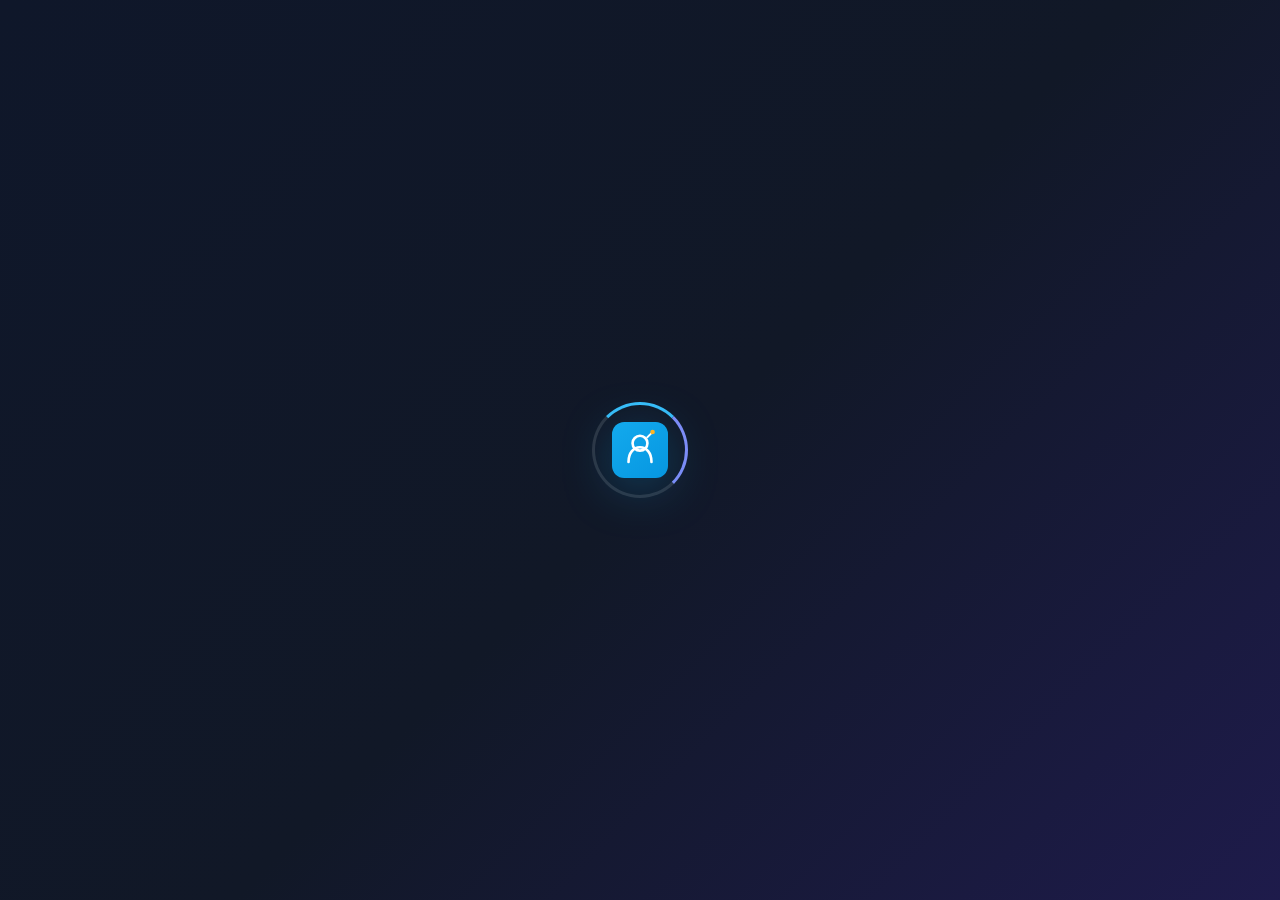
==== commit b0d21c3b: "refactor: finalize frontend consolidation and cookie cutover" ====
--- a/index.html
+++ b/index.html
@@ -2045,7 +2045,7 @@
   }
 }
 
-function formatTanggal(v){if(!v)return'-';const d=new Date(v);if(isNaN(d))return'-';return d.toLocaleDateString('id-ID',{day:'numeric',month:'long',year:'numeric'});}
+function formatTanggal(v){const d=parseDateValue(v);if(!d)return'-';return d.toLocaleDateString('id-ID',{day:'numeric',month:'long',year:'numeric'});}
 function formatRupiah(v){if(v===undefined||v===null||v==='')return'-';const n=Number(v);if(isNaN(n))return'-';return'Rp '+n.toLocaleString('id-ID');}
 function setInfo(id,val,formatter){const el=document.getElementById(id);if(!el)return;const v=formatter?formatter(val):val;el.textContent=(v===undefined||v===null||v==='')?'-':v;el.classList.toggle('empty',!v||v==='-');}
 function showApp(){
@@ -2267,16 +2267,10 @@
     console.error(e);
   }
 }
-function handleLogout(){localStorage.removeItem('auth_token'),localStorage.removeItem('auth_user'),AppState.token=null,AppState.user=null;showAuth();navigateTo('login');}
-function navigateTo(p){$$('.auth-page').forEach(e=>e.classList.add('hidden'));const t=$(`#page-${p}`);if(t)t.classList.remove('hidden');history.pushState({p},'',`#${p}`);}
-function showAlert(m,t='info'){const i={success:'✓',error:'✕',warning:'⚠',info:'ℹ'},a=document.createElement('div');a.className=`alert ${t}`,a.innerHTML=`<span>${i[t]||i.info}</span><div style="flex:1">${m}</div><button onclick="this.parentElement.remove()" style="background:none;border:none;cursor:pointer">✕</button>`,$('#alert-box').appendChild(a),setTimeout(()=>{a.style.opacity='0';setTimeout(()=>a.remove(),300)},5000);}
-
-let RiskConfirmation=null;
-function closeRiskConfirmation(value=null){
-  const modal=$('#modal-risk-confirm');
-  modal?.classList.remove('active');
-  if(RiskConfirmation?.resolve)RiskConfirmation.resolve(value);
-  RiskConfirmation=null;
+async function handleLogout(){
+  try{if(AppState.token)await apiCall('logout',{token:AppState.token});}
+  catch(error){console.warn('Server session revoke failed during logout.',error);}
+  finally{localStorage.removeItem('auth_token');localStorage.removeItem('auth_user');sessionStorage.clear();AppState.token=null;AppState.user=null;clearApiResponseCache();showAuth();navigateTo('login');}
 }
 function confirmRiskAction({title='Konfirmasi tindakan',impact='Tindakan ini akan mengubah data sistem.'}={}){
   if(RiskConfirmation)closeRiskConfirmation(null);
@@ -2375,43 +2369,128 @@
 function startResendCountdown(seconds,linkId,countdownId,timerKey){const link=document.getElementById(linkId),cd=document.getElementById(countdownId);if(!link||!cd)return;if(AppState[timerKey])clearInterval(AppState[timerKey]);let remaining=seconds;link.classList.add('disabled');function tick(){if(remaining<=0){clearInterval(AppState[timerKey]);AppState[timerKey]=null;link.classList.remove('disabled');cd.textContent='';return;}const m=Math.floor(remaining/60),s=remaining%60;cd.textContent=` (${m}:${String(s).padStart(2,'0')})`;remaining--;}
 tick();AppState[timerKey]=setInterval(tick,1000);}
 
+function parseApiError(error,fallback='Terjadi kesalahan'){
+  const raw=String(error&&error.message?error.message:fallback||'Terjadi kesalahan');
+  const parts=raw.split('::');
+  return {code:parts.length>1?parts[0]:'',message:parts.length>1?parts.slice(1).join('::'):raw};
+}
+
+async function withBusyButton(button,loadingHtml,task){
+  if(!button)return task();
+  const original=button.innerHTML;
+  button.disabled=true;
+  button.innerHTML=loadingHtml;
+  try{return await task();}
+  finally{button.disabled=false;button.innerHTML=original;}
+}
+
+function bindEvents(ids,eventName,handler){
+  ids.forEach(id=>document.getElementById(id)?.addEventListener(eventName,handler));
+}
+function bindClicks(ids,handler){bindEvents(ids,'click',handler);}
+function bindAccessibleActivation(element,handler){
+  if(!element)return;
+  element.addEventListener('click',handler);
+  element.addEventListener('keydown',event=>{
+    if(event.key!=='Enter'&&event.key!==' ')return;
+    event.preventDefault();handler(event);
+  });
+}
+function parseDateValue(value){
+  if(!value)return null;
+  const date=new Date(value);
+  return Number.isNaN(date.getTime())?null:date;
+}
+function userField(user,...keys){
+  for(const key of keys){const value=user?.[key];if(value!==undefined&&value!==null)return value;}
+  return '';
+}
+function dateInputValue(value){return value?String(value).split('T')[0]:'';}
+function normalizeUserEditorData(user){
+  return {
+    idUser:userField(user,'ID_User','idUser'),
+    nama:userField(user,'Nama_Lengkap','nama_lengkap','namaLengkap'),
+    username:userField(user,'Username','username'),
+    email:userField(user,'Email','email'),
+    wa:userField(user,'No_Whatsapp','no_whatsapp','noWhatsapp'),
+    tempatLahir:userField(user,'Tempat_Lahir','tempat_lahir','tempatLahir'),
+    tanggalLahir:dateInputValue(userField(user,'Tanggal_Lahir','tanggal_lahir','tanggalLahir')),
+    jenisKelamin:userField(user,'Jenis_Kelamin','jenis_kelamin','jenisKelamin'),
+    sppg:userField(user,'SPPG','sppg'),
+    jabatan:userField(user,'Jabatan_Divisi','jabatan_divisi','jabatanDivisi'),
+    mulaiKerja:dateInputValue(userField(user,'Tanggal_Mulai_Kerja','tanggal_mulai_kerja','tanggalMulaiKerja')),
+    gaji:userField(user,'Gaji_Harian','gaji_harian','gajiHarian'),
+    bank:userField(user,'Nama_Bank','nama_bank','namaBank'),
+    nomorRekening:userField(user,'Nomor_Rekening','nomor_rekening','nomorRekening'),
+    atasNamaRekening:userField(user,'Atas_Nama_Rekening','atas_nama_rekening','atasNamaRekening'),
+    foto:userField(user,'URL_Foto_Profil','urlFotoProfil')
+  };
+}
+function populateInputs(values){
+  Object.entries(values).forEach(([selector,value])=>{const input=$(selector);if(input)input.value=value??'';});
+}
+
+async function verifyOtpFlow({alertId,rowId,buttonId,apiFunction,payload,onSuccess,errorFallback='Kode OTP salah'}){
+  hideInlineAlert(alertId);
+  const kode=getOtpValue(rowId);
+  if(kode.length!==6){showInlineAlert(alertId,'Masukkan 6 digit kode verifikasi','warning');return false;}
+  const button=$(buttonId);
+  return withBusyButton(button,'<div class="spinner" style="width:20px;height:20px;border-width:2px"></div> Memverifikasi...',async()=>{
+    try{
+      const result=await apiCall(apiFunction,payload(kode));
+      if(result&&result.success){await onSuccess(result);return true;}
+      showInlineAlert(alertId,result?.message||'Verifikasi gagal');
+    }catch(error){
+      showInlineAlert(alertId,parseApiError(error,errorFallback).message);
+      clearOtpRow(rowId);
+    }
+    return false;
+  });
+}
+
+async function resendOtpFlow({buttonId,alertId,email,apiFunction,rowId,countdownId,timerKey}){
+  const button=$(buttonId);if(button?.classList.contains('disabled'))return false;
+  hideInlineAlert(alertId);
+  try{
+    const result=await apiCall(apiFunction,{email});
+    if(result&&result.success){
+      showAlert(result.message||'Kode berhasil dikirim ulang','success');
+      startResendCountdown(result.cooldownDetik||120,buttonId.slice(1),countdownId.slice(1),timerKey);
+      clearOtpRow(rowId);
+      return true;
+    }
+  }catch(error){
+    const parsed=parseApiError(error,'Gagal mengirim ulang kode');
+    showInlineAlert(alertId,parsed.message,'warning');
+  }
+  return false;
+}
+
 /* ===== LOGIN ===== */
 async function handleLogin(){
   hideInlineAlert('login-alert');
   $('#btn-goto-forgot').classList.remove('show');
   const e=$('#login-email').value.trim(),p=$('#login-password').value;
   if(!e||!p){showInlineAlert('login-alert','Mohon isi email dan password','warning');return;}
-  const b=$('#btn-login'),o=b.innerHTML;
-  b.disabled=true,b.innerHTML='<div class="spinner" style="width:20px;height:20px;border-width:2px"></div> Memproses...';
-  try{
-    const r=await apiCall('login',{email:e,username:e,password:p});
-    if(r&&r.token){
-      AppState.token=r.token,AppState.user=r,localStorage.setItem('auth_token',r.token),localStorage.setItem('auth_user',JSON.stringify(r));
-      showAlert('Login berhasil!','success'),showApp(),loadProfilLengkap();
-    }else{
+  const button=$('#btn-login');
+  await withBusyButton(button,'<div class="spinner" style="width:20px;height:20px;border-width:2px"></div> Memproses...',async()=>{
+    try{
+      const r=await apiCall('login',{email:e,username:e,password:p});
+      if(r&&r.token){
+        AppState.token=r.token;AppState.user=r;
+        localStorage.setItem('auth_token',r.token);localStorage.setItem('auth_user',JSON.stringify(r));
+        showAlert('Login berhasil!','success');showApp();loadProfilLengkap();
+        return;
+      }
       showInlineAlert('login-alert',r?.message||'Login gagal');
+    }catch(error){
+      const parsed=parseApiError(error);
+      showInlineAlert('login-alert',parsed.message,['AKUN_DIBEKUKAN','EMAIL_BELUM_VERIFIKASI'].includes(parsed.code)?'warning':'error');
+      if(parsed.code==='PASSWORD_SALAH_TAMPIL_RESET'){
+        $('#btn-goto-forgot').classList.add('show');$('#forgot-email').value=e;
+      }
     }
-  }catch(err){
-    const raw=err&&err.message?err.message:'Terjadi kesalahan';
-    const parts=raw.split('::');
-    const kode=parts.length>1?parts[0]:'';
-    const pesan=parts.length>1?parts[1]:raw;
-    if(kode==='AKUN_DIBEKUKAN'){
-      showInlineAlert('login-alert',pesan,'warning');
-    }else if(kode==='EMAIL_BELUM_VERIFIKASI'){
-      showInlineAlert('login-alert',pesan,'warning');
-    }else if(kode==='PASSWORD_SALAH_TAMPIL_RESET'){
-      showInlineAlert('login-alert',pesan,'warning');
-      $('#btn-goto-forgot').classList.add('show');
-      $('#forgot-email').value=e;
-    }else if(kode==='PASSWORD_SALAH'){
-      showInlineAlert('login-alert',pesan);
-    }else{
-      showInlineAlert('login-alert',pesan);
-    }
-  }finally{
-    b.disabled=false,b.innerHTML=o;
-  }
+  });
 }
 
 /* ===== REGISTRASI ===== */
@@ -2422,136 +2501,57 @@
   if(p!==cp){showAlert('Password konfirmasi tidak cocok','error');return;}
   if(p.length<6){showAlert('Password minimal 6 karakter','warning');return;}
   if(!s){showAlert('Anda harus menyetujui kebijakan','warning');return;}
-  const b=$('#btn-register'),o=b.innerHTML;
-  b.disabled=true,b.innerHTML='<div class="spinner" style="width:20px;height:20px;border-width:2px"></div> Mendaftar...';
-  try{
-    const r=await apiCall('registerUser',{namaLengkap:n,username:u,email:e,password:p,role:'user'});
-    if(r&&r.success){
-      AppState.pendingRegisterEmail=e;
-      $('#verify-register-email').textContent=e;
-      showAlert('Registrasi berhasil! Silakan cek email untuk kode verifikasi.','success');
-      navigateTo('verify-register');
-      startResendCountdown(120,'btn-resend-register','resend-register-countdown','resendTimerRegister');
-    }else{
-      showAlert(r?.message||'Registrasi gagal','error');
-    }
-  }catch(err){
-    showAlert(err&&err.message?err.message:'Terjadi kesalahan','error');
-  }finally{
-    b.disabled=false,b.innerHTML=o;
-  }
+  await withBusyButton($('#btn-register'),'<div class="spinner" style="width:20px;height:20px;border-width:2px"></div> Mendaftar...',async()=>{
+    try{
+      const r=await apiCall('registerUser',{namaLengkap:n,username:u,email:e,password:p,role:'user'});
+      if(r&&r.success){
+        AppState.pendingRegisterEmail=e;$('#verify-register-email').textContent=e;
+        showAlert('Registrasi berhasil! Silakan cek email untuk kode verifikasi.','success');
+        navigateTo('verify-register');startResendCountdown(120,'btn-resend-register','resend-register-countdown','resendTimerRegister');
+      }else showAlert(r?.message||'Registrasi gagal','error');
+    }catch(error){showAlert(parseApiError(error).message,'error');}
+  });
 }
 
 async function handleVerifyRegister(){
-  hideInlineAlert('verify-register-alert');
-  const kode=getOtpValue('verify-register-otp-row');
-  if(kode.length!==6){showInlineAlert('verify-register-alert','Masukkan 6 digit kode verifikasi','warning');return;}
-  const b=$('#btn-verify-register'),o=b.innerHTML;
-  b.disabled=true,b.innerHTML='<div class="spinner" style="width:20px;height:20px;border-width:2px"></div> Memverifikasi...';
-  try{
-    const r=await apiCall('verifyRegistrationOtp',{email:AppState.pendingRegisterEmail,kodeOtp:kode});
-    if(r&&r.success){
-      showAlert('Email berhasil diverifikasi! Silakan login.','success');
-      if(AppState.resendTimerRegister)clearInterval(AppState.resendTimerRegister);
-      navigateTo('login');
-    }else{
-      showInlineAlert('verify-register-alert',r?.message||'Verifikasi gagal');
-    }
-  }catch(err){
-    showInlineAlert('verify-register-alert',err&&err.message?err.message:'Kode OTP salah');
-    clearOtpRow('verify-register-otp-row');
-  }finally{
-    b.disabled=false,b.innerHTML=o;
-  }
+  return verifyOtpFlow({
+    alertId:'verify-register-alert',rowId:'verify-register-otp-row',buttonId:'#btn-verify-register',
+    apiFunction:'verifyRegistrationOtp',payload:kode=>({email:AppState.pendingRegisterEmail,kodeOtp:kode}),
+    onSuccess:()=>{showAlert('Email berhasil diverifikasi! Silakan login.','success');if(AppState.resendTimerRegister)clearInterval(AppState.resendTimerRegister);navigateTo('login');}
+  });
 }
 
 async function handleResendRegister(){
-  if($('#btn-resend-register').classList.contains('disabled'))return;
-  hideInlineAlert('verify-register-alert');
-  try{
-    const r=await apiCall('resendConfirmationEmail',{email:AppState.pendingRegisterEmail});
-    if(r&&r.success){
-      showAlert(r.message||'Kode berhasil dikirim ulang','success');
-      const cooldown=r.cooldownDetik||120;
-      startResendCountdown(cooldown,'btn-resend-register','resend-register-countdown','resendTimerRegister');
-      clearOtpRow('verify-register-otp-row');
-    }
-  }catch(err){
-    const raw=err&&err.message?err.message:'Gagal mengirim ulang kode';
-    const parts=raw.split('::');
-    if(parts[0]==='TUNGGU'){
-      showInlineAlert('verify-register-alert',parts[1],'warning');
-    }else{
-      showInlineAlert('verify-register-alert',raw,'warning');
-    }
-  }
+  return resendOtpFlow({buttonId:'#btn-resend-register',alertId:'verify-register-alert',email:AppState.pendingRegisterEmail,apiFunction:'resendConfirmationEmail',rowId:'verify-register-otp-row',countdownId:'#resend-register-countdown',timerKey:'resendTimerRegister'});
 }
 
 /* ===== LUPA PASSWORD (FORGOT -> VERIFY -> NEW PASSWORD) ===== */
 async function handleForgotPassword(){
   hideInlineAlert('forgot-password-alert');
-  const e=$('#forgot-email').value.trim();
-  if(!e){showInlineAlert('forgot-password-alert','Mohon isi email','warning');return;}
-  const b=$('#btn-forgot-password'),o=b.innerHTML;
-  b.disabled=true,b.innerHTML='<div class="spinner" style="width:20px;height:20px;border-width:2px"></div> Mengirim...';
-  try{
-    const r=await apiCall('requestResetPasswordByEmail',{email:e});
-    if(r&&r.success){
-      AppState.pendingResetEmail=e;
-      $('#verify-reset-email').textContent=e;
-      showAlert('Kode reset password telah dikirim ke email Anda.','success');
-      navigateTo('verify-reset');
-      startResendCountdown(r.cooldownDetik||120,'btn-resend-reset','resend-reset-countdown','resendTimerReset');
-    }else{
-      showInlineAlert('forgot-password-alert',r?.message||'Gagal mengirim kode reset');
-    }
-  }catch(err){
-    const raw=err&&err.message?err.message:'Terjadi kesalahan';
-    const parts=String(raw).split('::');
-    showInlineAlert('forgot-password-alert',parts.length>1?parts.slice(1).join('::'):raw,parts[0]==='TUNGGU'?'warning':'error');
-  }finally{
-    b.disabled=false,b.innerHTML=o;
-  }
+  const email=$('#forgot-email').value.trim();
+  if(!email){showInlineAlert('forgot-password-alert','Mohon isi email','warning');return;}
+  await withBusyButton($('#btn-forgot-password'),'<div class="spinner" style="width:20px;height:20px;border-width:2px"></div> Mengirim...',async()=>{
+    try{
+      const r=await apiCall('requestResetPasswordByEmail',{email});
+      if(r&&r.success){
+        AppState.pendingResetEmail=email;$('#verify-reset-email').textContent=email;
+        showAlert('Kode reset password telah dikirim ke email Anda.','success');navigateTo('verify-reset');
+        startResendCountdown(r.cooldownDetik||120,'btn-resend-reset','resend-reset-countdown','resendTimerReset');
+      }else showInlineAlert('forgot-password-alert',r?.message||'Gagal mengirim kode reset');
+    }catch(error){const parsed=parseApiError(error);showInlineAlert('forgot-password-alert',parsed.message,parsed.code==='TUNGGU'?'warning':'error');}
+  });
 }
 
 async function handleVerifyReset(){
-  hideInlineAlert('verify-reset-alert');
-  const kode=getOtpValue('verify-reset-otp-row');
-  if(kode.length!==6){showInlineAlert('verify-reset-alert','Masukkan 6 digit kode verifikasi','warning');return;}
-  const b=$('#btn-verify-reset'),o=b.innerHTML;
-  b.disabled=true,b.innerHTML='<div class="spinner" style="width:20px;height:20px;border-width:2px"></div> Memverifikasi...';
-  try{
-    const r=await apiCall('verifyResetPasswordOtp',{email:AppState.pendingResetEmail,kodeOtp:kode});
-    if(r&&r.success){
-      AppState.pendingResetToken=r.resetToken;
-      if(AppState.resendTimerReset)clearInterval(AppState.resendTimerReset);
-      navigateTo('new-password');
-    }else{
-      showInlineAlert('verify-reset-alert',r?.message||'Verifikasi gagal');
-    }
-  }catch(err){
-    showInlineAlert('verify-reset-alert',err&&err.message?err.message:'Kode OTP salah');
-    clearOtpRow('verify-reset-otp-row');
-  }finally{
-    b.disabled=false,b.innerHTML=o;
-  }
+  return verifyOtpFlow({
+    alertId:'verify-reset-alert',rowId:'verify-reset-otp-row',buttonId:'#btn-verify-reset',
+    apiFunction:'verifyResetPasswordOtp',payload:kode=>({email:AppState.pendingResetEmail,kodeOtp:kode}),
+    onSuccess:r=>{AppState.pendingResetToken=r.resetToken;if(AppState.resendTimerReset)clearInterval(AppState.resendTimerReset);navigateTo('new-password');}
+  });
 }
 
 async function handleResendReset(){
-  if($('#btn-resend-reset').classList.contains('disabled'))return;
-  hideInlineAlert('verify-reset-alert');
-  try{
-    const r=await apiCall('requestResetPasswordByEmail',{email:AppState.pendingResetEmail});
-    if(r&&r.success){
-      showAlert(r.message||'Kode berhasil dikirim ulang','success');
-      startResendCountdown(r.cooldownDetik||120,'btn-resend-reset','resend-reset-countdown','resendTimerReset');
-      clearOtpRow('verify-reset-otp-row');
-    }
-  }catch(err){
-    const raw=err&&err.message?err.message:'Gagal mengirim ulang kode';
-    const parts=String(raw).split('::');
-    showInlineAlert('verify-reset-alert',parts.length>1?parts.slice(1).join('::'):raw,'warning');
-  }
+  return resendOtpFlow({buttonId:'#btn-resend-reset',alertId:'verify-reset-alert',email:AppState.pendingResetEmail,apiFunction:'requestResetPasswordByEmail',rowId:'verify-reset-otp-row',countdownId:'#resend-reset-countdown',timerKey:'resendTimerReset'});
 }
 
 async function handleUpdatePassword(){
@@ -2560,23 +2560,15 @@
   if(!p||!cp){showInlineAlert('new-password-alert','Mohon isi password baru dan konfirmasi','warning');return;}
   if(p!==cp){showInlineAlert('new-password-alert','Konfirmasi password tidak cocok');return;}
   if(p.length<6){showInlineAlert('new-password-alert','Password minimal 6 karakter','warning');return;}
-  const b=$('#btn-update-password'),o=b.innerHTML;
-  b.disabled=true,b.innerHTML='<div class="spinner" style="width:20px;height:20px;border-width:2px"></div> Memperbarui...';
-  try{
-    const r=await apiCall('resetPassword',{email:AppState.pendingResetEmail,token:AppState.pendingResetToken,newPassword:p});
-    if(r&&r.success){
-      showAlert('Password berhasil diubah! Silakan login.','success');
-      $('#new-password').value='',$('#new-password-confirm').value='';
-      AppState.pendingResetEmail='',AppState.pendingResetToken='';
-      navigateTo('login');
-    }else{
-      showInlineAlert('new-password-alert',r?.message||'Gagal update password');
-    }
-  }catch(err){
-    showInlineAlert('new-password-alert',err&&err.message?err.message:'Terjadi kesalahan');
-  }finally{
-    b.disabled=false,b.innerHTML=o;
-  }
+  await withBusyButton($('#btn-update-password'),'<div class="spinner" style="width:20px;height:20px;border-width:2px"></div> Memperbarui...',async()=>{
+    try{
+      const r=await apiCall('resetPassword',{email:AppState.pendingResetEmail,token:AppState.pendingResetToken,newPassword:p});
+      if(r&&r.success){
+        showAlert('Password berhasil diubah! Silakan login.','success');$('#new-password').value='';$('#new-password-confirm').value='';
+        AppState.pendingResetEmail='';AppState.pendingResetToken='';navigateTo('login');
+      }else showInlineAlert('new-password-alert',r?.message||'Gagal update password');
+    }catch(error){showInlineAlert('new-password-alert',parseApiError(error).message);}
+  });
 }
 
 /* ===================================================================
@@ -2974,65 +2966,29 @@
 }
 
 function openAdminUpdateUserModal(){
-  const u = AdminState.selectedUser;
-  if(!u) return;
+  const u=AdminState.selectedUser;if(!u)return;
+  const data=normalizeUserEditorData(u);
   hideInlineAlert('admin-update-user-alert');
-  $('#admin-update-user-id').value = u.ID_User || '';
-  $('#auu-nama').value = u.Nama_Lengkap||u.nama_lengkap||'';
-  $('#auu-wa').value = u.No_Whatsapp||u.no_whatsapp||'';
-  $('#auu-tempat-lahir').value = u.Tempat_Lahir||u.tempat_lahir||'';
-  const tgl = u.Tanggal_Lahir||u.tanggal_lahir;
-  $('#auu-tanggal-lahir').value = tgl ? String(tgl).split('T')[0] : '';
-  $('#auu-jk').value = u.Jenis_Kelamin||u.jenis_kelamin||'';
-  $('#auu-sppg').value = u.SPPG||u.sppg||'';
-  $('#auu-jabatan').value = u.Jabatan_Divisi||u.jabatan_divisi||'';
-  const mk = u.Tanggal_Mulai_Kerja||u.tanggal_mulai_kerja;
-  $('#auu-mulai-kerja').value = mk ? String(mk).split('T')[0] : '';
-  $('#auu-gaji').value = u.Gaji_Harian||u.gaji_harian||'';
-  $('#auu-bank').value = u.Nama_Bank||u.nama_bank||'';
-  $('#auu-nomor-rekening').value = u.Nomor_Rekening||u.nomor_rekening||'';
-  $('#auu-rekening').value = u.Atas_Nama_Rekening||u.atas_nama_rekening||'';
+  populateInputs({
+    '#admin-update-user-id':data.idUser,'#auu-nama':data.nama,'#auu-wa':data.wa,'#auu-tempat-lahir':data.tempatLahir,
+    '#auu-tanggal-lahir':data.tanggalLahir,'#auu-jk':data.jenisKelamin,'#auu-sppg':data.sppg,'#auu-jabatan':data.jabatan,
+    '#auu-mulai-kerja':data.mulaiKerja,'#auu-gaji':data.gaji,'#auu-bank':data.bank,'#auu-nomor-rekening':data.nomorRekening,'#auu-rekening':data.atasNamaRekening
+  });
   $('#modal-admin-update-user').classList.add('active');
 }
 
 async function handleSaveAdminUpdateUser(){
   hideInlineAlert('admin-update-user-alert');
-  const userId = $('#admin-update-user-id').value;
-  if(!userId){ showInlineAlert('admin-update-user-alert','ID user tidak ditemukan'); return; }
-  const updates = {
-    Nama_Lengkap: $('#auu-nama').value.trim(),
-    No_Whatsapp: $('#auu-wa').value.trim(),
-    Tempat_Lahir: $('#auu-tempat-lahir').value.trim(),
-    Tanggal_Lahir: $('#auu-tanggal-lahir').value || null,
-    Jenis_Kelamin: $('#auu-jk').value,
-    SPPG: $('#auu-sppg').value.trim(),
-    Jabatan_Divisi: $('#auu-jabatan').value.trim(),
-    Tanggal_Mulai_Kerja: $('#auu-mulai-kerja').value || null,
-    Gaji_Harian: $('#auu-gaji').value ? Number($('#auu-gaji').value) : null,
-    Nama_Bank: $('#auu-bank').value.trim(),
-    Nomor_Rekening: $('#auu-nomor-rekening').value.trim(),
-    Atas_Nama_Rekening: $('#auu-rekening').value.trim(),
-  };
-  if(!updates.Nama_Lengkap){ showInlineAlert('admin-update-user-alert','Nama lengkap tidak boleh kosong','warning'); return; }
-  const b = $('#btn-save-admin-update-user'), o = b.innerHTML;
-  b.disabled = true; b.innerHTML = '<div class="spinner" style="width:18px;height:18px;border-width:2px"></div> Menyimpan...';
-  try {
-const r = await apiCall('updateData', {token: AppState.token, menu: 'users', id: userId, data: updates});
-    if(r && r.success){
-      showAlert('Data user berhasil diperbarui','success');
-      // Update local state
-      Object.assign(AdminState.selectedUser, updates);
-      openUserDetail(AdminState.filteredUsers.indexOf(AdminState.selectedUser));
-      $('#modal-admin-update-user').classList.remove('active');
-      loadAdminUsers();
-    } else {
-      showInlineAlert('admin-update-user-alert', r?.message||'Gagal memperbarui data');
-    }
-  } catch(e) {
-    showInlineAlert('admin-update-user-alert', e.message||'Terjadi kesalahan');
-  } finally {
-    b.disabled = false; b.innerHTML = o;
-  }
+  const userId=$('#admin-update-user-id').value;if(!userId){showInlineAlert('admin-update-user-alert','ID user tidak ditemukan');return;}
+  const updates={Nama_Lengkap:$('#auu-nama').value.trim(),No_Whatsapp:$('#auu-wa').value.trim(),Tempat_Lahir:$('#auu-tempat-lahir').value.trim(),Tanggal_Lahir:$('#auu-tanggal-lahir').value||null,Jenis_Kelamin:$('#auu-jk').value,SPPG:$('#auu-sppg').value.trim(),Jabatan_Divisi:$('#auu-jabatan').value.trim(),Tanggal_Mulai_Kerja:$('#auu-mulai-kerja').value||null,Gaji_Harian:$('#auu-gaji').value?Number($('#auu-gaji').value):null,Nama_Bank:$('#auu-bank').value.trim(),Nomor_Rekening:$('#auu-nomor-rekening').value.trim(),Atas_Nama_Rekening:$('#auu-rekening').value.trim()};
+  if(!updates.Nama_Lengkap){showInlineAlert('admin-update-user-alert','Nama lengkap tidak boleh kosong','warning');return;}
+  await withBusyButton($('#btn-save-admin-update-user'),'<div class="spinner" style="width:18px;height:18px;border-width:2px"></div> Menyimpan...',async()=>{
+    try{
+      const r=await apiCall('updateData',{token:AppState.token,menu:'users',id:userId,data:updates});
+      if(r&&r.success){showAlert('Data user berhasil diperbarui','success');Object.assign(AdminState.selectedUser,updates);openUserDetail(AdminState.filteredUsers.indexOf(AdminState.selectedUser));$('#modal-admin-update-user').classList.remove('active');loadAdminUsers();}
+      else showInlineAlert('admin-update-user-alert',r?.message||'Gagal memperbarui data');
+    }catch(error){showInlineAlert('admin-update-user-alert',parseApiError(error).message);}
+  });
 }
 
 async function openAdminDeleteUserModal(){
@@ -3953,55 +3909,30 @@
 /* ===== EDIT PROFIL ===== */
 function openEditProfil(){
   const u=AppState.user;if(!u)return;
+  const data=normalizeUserEditorData(u);
   hideInlineAlert('edit-profil-alert');
-  const fotoUrl=u.urlFotoProfil||u.URL_Foto_Profil||'';
-  const nama0=u.namaLengkap||u.Nama_Lengkap||'';
-  const avatarEl=$('#edit-profil-avatar');
-  if(fotoUrl){avatarEl.innerHTML=`<img src="${fotoUrl}" alt="Foto profil">`;}else{avatarEl.textContent=nama0?nama0.trim().charAt(0).toUpperCase():'?';}
-  $('#edit-nama').value=u.namaLengkap||u.Nama_Lengkap||'';
-  $('#edit-username').value=u.username||u.Username||'';
-  $('#edit-tempat-lahir').value=u.tempatLahir||u.Tempat_Lahir||'';
-  const tgl=u.tanggalLahir||u.Tanggal_Lahir;
-  $('#edit-tanggal-lahir').value=tgl?String(tgl).split('T')[0]:'';
-  $('#edit-jk').value=u.jenisKelamin||u.Jenis_Kelamin||'';
-  $('#edit-email').value=u.email||u.Email||'';
-  $('#edit-wa').value=u.noWhatsapp||u.No_Whatsapp||'';
-  $('#edit-bank').value=u.namaBank||u.Nama_Bank||'';
-  $('#edit-nomor-rekening').value=u.nomorRekening||u.Nomor_Rekening||'';
-  $('#edit-rekening').value=u.atasNamaRekening||u.Atas_Nama_Rekening||'';
+  const avatar=$('#edit-profil-avatar');
+  if(data.foto)avatar.innerHTML=`<img src="${data.foto}" alt="Foto profil">`;
+  else avatar.textContent=data.nama?String(data.nama).trim().charAt(0).toUpperCase():'?';
+  populateInputs({
+    '#edit-nama':data.nama,'#edit-username':data.username,'#edit-tempat-lahir':data.tempatLahir,'#edit-tanggal-lahir':data.tanggalLahir,
+    '#edit-jk':data.jenisKelamin,'#edit-email':data.email,'#edit-wa':data.wa,'#edit-bank':data.bank,
+    '#edit-nomor-rekening':data.nomorRekening,'#edit-rekening':data.atasNamaRekening
+  });
   $('#modal-edit-profil').classList.add('active');
 }
 function closeEditProfil(){$('#modal-edit-profil').classList.remove('active');}
 async function handleSaveEditProfil(){
   hideInlineAlert('edit-profil-alert');
-  const updates={
-    Nama_Lengkap:$('#edit-nama').value.trim(),
-    Tempat_Lahir:$('#edit-tempat-lahir').value.trim(),
-    Tanggal_Lahir:$('#edit-tanggal-lahir').value||null,
-    Jenis_Kelamin:$('#edit-jk').value,
-    Email:$('#edit-email').value.trim(),
-    No_Whatsapp:$('#edit-wa').value.trim(),
-    Nama_Bank:$('#edit-bank').value.trim(),
-    Nomor_Rekening:$('#edit-nomor-rekening').value.trim(),
-    Atas_Nama_Rekening:$('#edit-rekening').value.trim(),
-  };
+  const updates={Nama_Lengkap:$('#edit-nama').value.trim(),Tempat_Lahir:$('#edit-tempat-lahir').value.trim(),Tanggal_Lahir:$('#edit-tanggal-lahir').value||null,Jenis_Kelamin:$('#edit-jk').value,Email:$('#edit-email').value.trim(),No_Whatsapp:$('#edit-wa').value.trim(),Nama_Bank:$('#edit-bank').value.trim(),Nomor_Rekening:$('#edit-nomor-rekening').value.trim(),Atas_Nama_Rekening:$('#edit-rekening').value.trim()};
   if(!updates.Nama_Lengkap){showInlineAlert('edit-profil-alert','Nama lengkap tidak boleh kosong','warning');return;}
-  const b=$('#btn-save-edit-profil'),o=b.innerHTML;
-  b.disabled=true,b.innerHTML='<div class="spinner" style="width:18px;height:18px;border-width:2px"></div> Menyimpan...';
-  try{
-    const r=await apiCall('updateProfil',{token:AppState.token,updates});
-    if(r&&r.success){
-      showAlert('Profil berhasil diperbarui','success');
-      await loadProfilLengkap();
-      closeEditProfil();
-    }else{
-      showInlineAlert('edit-profil-alert',r?.message||'Gagal memperbarui profil');
-    }
-  }catch(err){
-    showInlineAlert('edit-profil-alert',err&&err.message?err.message:'Terjadi kesalahan');
-  }finally{
-    b.disabled=false,b.innerHTML=o;
-  }
+  await withBusyButton($('#btn-save-edit-profil'),'<div class="spinner" style="width:18px;height:18px;border-width:2px"></div> Menyimpan...',async()=>{
+    try{
+      const r=await apiCall('updateProfil',{token:AppState.token,updates});
+      if(r&&r.success){showAlert('Profil berhasil diperbarui','success');await loadProfilLengkap();closeEditProfil();}
+      else showInlineAlert('edit-profil-alert',r?.message||'Gagal memperbarui profil');
+    }catch(error){showInlineAlert('edit-profil-alert',parseApiError(error).message);}
+  });
 }
 
 /* ===== GANTI PASSWORD PROFIL DENGAN OTP ===== */
@@ -4209,6 +4140,43 @@
 const FACE_SMILE_HOLD_TARGET_MS=900;
 const FACE_SMILE_THRESHOLD=0.7;
 
+function resetFaceSessionState(state){state.smileHoldMs=0;state.lastTs=0;state.busy=false;}
+async function startFaceCameraSession({state,videoSelector,canvasSelector,statusSelector,beforeDetection,onDetect}){
+  resetFaceSessionState(state);
+  const status=$(statusSelector);if(status)status.textContent='Memuat kamera...';
+  state.stream=await navigator.mediaDevices.getUserMedia({video:{facingMode:'user',width:{ideal:480},height:{ideal:480}},audio:false});
+  const video=$(videoSelector);video.srcObject=state.stream;
+  await new Promise(resolve=>{video.onloadedmetadata=()=>resolve();});
+  if(status)status.textContent='Memuat model deteksi wajah...';
+  await loadFaceApiModels();
+  const canvas=$(canvasSelector);canvas.width=video.videoWidth||480;canvas.height=video.videoHeight||480;
+  if(beforeDetection)await beforeDetection();
+  if(status)status.textContent='Posisikan wajah di dalam bingkai';
+  onDetect();
+}
+function stopFaceCameraSession(state,canvasSelector){
+  if(state.detectLoop)cancelAnimationFrame(state.detectLoop);state.detectLoop=null;
+  if(state.stream){state.stream.getTracks().forEach(track=>track.stop());state.stream=null;}
+  const canvas=$(canvasSelector);if(canvas){const ctx=canvas.getContext('2d');ctx.clearRect(0,0,canvas.width,canvas.height);}
+}
+async function runFaceDetectionLoop({state,videoSelector,canvasSelector,statusSelector,progressSelector,smilePrompt,onComplete,reschedule}){
+  if(state.busy){state.detectLoop=requestAnimationFrame(reschedule);return;}
+  const video=$(videoSelector),canvas=$(canvasSelector);
+  if(!video||video.readyState<2){state.detectLoop=requestAnimationFrame(reschedule);return;}
+  const opts=new faceapi.TinyFaceDetectorOptions({inputSize:224,scoreThreshold:0.5});
+  const result=await faceapi.detectSingleFace(video,opts).withFaceLandmarks().withFaceExpressions().withFaceDescriptor();
+  const ctx=canvas.getContext('2d');ctx.clearRect(0,0,canvas.width,canvas.height);
+  const now=performance.now(),dt=state.lastTs?now-state.lastTs:0;state.lastTs=now;
+  if(!result){state.smileHoldMs=0;$(statusSelector).textContent='Wajah tidak terdeteksi';$(progressSelector).style.width='0%';state.detectLoop=requestAnimationFrame(reschedule);return;}
+  const box=result.detection.box;ctx.strokeStyle='#4f46e5';ctx.lineWidth=3;ctx.strokeRect(box.x,box.y,box.width,box.height);
+  const smileScore=(result.expressions&&result.expressions.happy)||0;
+  if(smileScore>=FACE_SMILE_THRESHOLD){state.smileHoldMs=Math.min(FACE_SMILE_HOLD_TARGET_MS,state.smileHoldMs+dt);$(statusSelector).textContent='Bagus, tahan senyumnya...';}
+  else{state.smileHoldMs=Math.max(0,state.smileHoldMs-dt*2);$(statusSelector).textContent=smilePrompt;}
+  $(progressSelector).style.width=Math.round((state.smileHoldMs/FACE_SMILE_HOLD_TARGET_MS)*100)+'%';
+  if(state.smileHoldMs>=FACE_SMILE_HOLD_TARGET_MS){state.busy=true;await onComplete(result);return;}
+  state.detectLoop=requestAnimationFrame(reschedule);
+}
+
 function updateFaceStatusBadge(){
   const u=AppState.user;if(!u)return;
   const hasFace=Boolean(u.Wajah_Terdaftar||u.wajahTerdaftar||u.faceDescriptor||u.Face_Descriptor_JSON);
@@ -4226,83 +4194,17 @@
 }
 
 async function openDaftarWajah(){
-  hideInlineAlert('daftar-wajah-alert');
-  $('#facecam-status').textContent='Memuat kamera...';
-  $('#facecam-progress-bar').style.width='0%';
-  FaceRegState.smileHoldMs=0;
-  FaceRegState.lastTs=0;
-  FaceRegState.busy=false;
-  $('#modal-daftar-wajah').classList.add('active');
-  try{
-    FaceRegState.stream=await navigator.mediaDevices.getUserMedia({video:{facingMode:'user',width:{ideal:480},height:{ideal:480}},audio:false});
-    const video=$('#facecam-video');
-    video.srcObject=FaceRegState.stream;
-    await new Promise(res=>{video.onloadedmetadata=()=>res();});
-    $('#facecam-status').textContent='Memuat model deteksi wajah...';
-    await loadFaceApiModels();
-    const canvas=$('#facecam-canvas');
-    canvas.width=video.videoWidth||480;
-    canvas.height=video.videoHeight||480;
-    $('#facecam-status').textContent='Posisikan wajah di dalam bingkai';
-    faceRegDetectLoop();
-  }catch(err){
-    console.error(err);
-    $('#facecam-status').textContent='';
-    showInlineAlert('daftar-wajah-alert', err&&err.name==='NotAllowedError' ? 'Izin kamera ditolak. Aktifkan akses kamera untuk melanjutkan.' : 'Gagal mengakses kamera.');
-  }
+  hideInlineAlert('daftar-wajah-alert');$('#facecam-progress-bar').style.width='0%';$('#modal-daftar-wajah').classList.add('active');
+  try{await startFaceCameraSession({state:FaceRegState,videoSelector:'#facecam-video',canvasSelector:'#facecam-canvas',statusSelector:'#facecam-status',onDetect:faceRegDetectLoop});}
+  catch(error){console.error(error);$('#facecam-status').textContent='';showInlineAlert('daftar-wajah-alert',error&&error.name==='NotAllowedError'?'Izin kamera ditolak. Aktifkan akses kamera untuk melanjutkan.':'Gagal mengakses kamera.');}
 }
 
 function closeDaftarWajah(){
-  $('#modal-daftar-wajah').classList.remove('active');
-  if(FaceRegState.detectLoop) cancelAnimationFrame(FaceRegState.detectLoop);
-  FaceRegState.detectLoop=null;
-  if(FaceRegState.stream){FaceRegState.stream.getTracks().forEach(t=>t.stop());FaceRegState.stream=null;}
-  const ctx=$('#facecam-canvas').getContext('2d');
-  ctx.clearRect(0,0,$('#facecam-canvas').width,$('#facecam-canvas').height);
+  $('#modal-daftar-wajah').classList.remove('active');stopFaceCameraSession(FaceRegState,'#facecam-canvas');
 }
 
 async function faceRegDetectLoop(){
-  if(FaceRegState.busy){FaceRegState.detectLoop=requestAnimationFrame(faceRegDetectLoop);return;}
-  const video=$('#facecam-video'),canvas=$('#facecam-canvas');
-  if(!video||video.readyState<2){FaceRegState.detectLoop=requestAnimationFrame(faceRegDetectLoop);return;}
-  const opts=new faceapi.TinyFaceDetectorOptions({inputSize:224,scoreThreshold:0.5});
-  const result=await faceapi.detectSingleFace(video,opts).withFaceLandmarks().withFaceExpressions().withFaceDescriptor();
-  const ctx=canvas.getContext('2d');
-  ctx.clearRect(0,0,canvas.width,canvas.height);
-  const now=performance.now();
-  const dt=FaceRegState.lastTs?now-FaceRegState.lastTs:0;
-  FaceRegState.lastTs=now;
-
-  if(!result){
-    FaceRegState.smileHoldMs=0;
-    $('#facecam-status').textContent='Wajah tidak terdeteksi';
-    $('#facecam-progress-bar').style.width='0%';
-    FaceRegState.detectLoop=requestAnimationFrame(faceRegDetectLoop);
-    return;
-  }
-
-  const box=result.detection.box;
-  ctx.strokeStyle='#4f46e5';ctx.lineWidth=3;
-  ctx.strokeRect(box.x,box.y,box.width,box.height);
-
-  const smileScore=(result.expressions && result.expressions.happy) || 0;
-  if(smileScore>=FACE_SMILE_THRESHOLD){
-    FaceRegState.smileHoldMs=Math.min(FACE_SMILE_HOLD_TARGET_MS,FaceRegState.smileHoldMs+dt);
-    $('#facecam-status').textContent='Bagus, tahan senyumnya...';
-  }else{
-    FaceRegState.smileHoldMs=Math.max(0,FaceRegState.smileHoldMs-dt*2);
-    $('#facecam-status').textContent='Tersenyumlah untuk melanjutkan';
-  }
-  const pct=Math.round((FaceRegState.smileHoldMs/FACE_SMILE_HOLD_TARGET_MS)*100);
-  $('#facecam-progress-bar').style.width=pct+'%';
-
-  if(FaceRegState.smileHoldMs>=FACE_SMILE_HOLD_TARGET_MS){
-    FaceRegState.busy=true;
-    await handleFaceCaptureComplete(result.descriptor,video);
-    return;
-  }
-
-  FaceRegState.detectLoop=requestAnimationFrame(faceRegDetectLoop);
+  return runFaceDetectionLoop({state:FaceRegState,videoSelector:'#facecam-video',canvasSelector:'#facecam-canvas',statusSelector:'#facecam-status',progressSelector:'#facecam-progress-bar',smilePrompt:'Tersenyumlah untuk melanjutkan',reschedule:faceRegDetectLoop,onComplete:result=>handleFaceCaptureComplete(result.descriptor,$('#facecam-video'))});
 }
 
 const AbsenScanState={stream:null,detectLoop:null,smileHoldMs:0,lastTs:0,busy:false,coords:null};
@@ -4319,85 +4221,16 @@
 }
 
 async function openAbsenScan(){
-  const overlay=$('#absen-result-overlay');
-  overlay.classList.remove('show','success','error');
-  $('#absen-facecam-status').textContent='Memuat kamera...';
-  $('#absen-facecam-hint').textContent='Posisikan wajah Anda di dalam bingkai, lalu tersenyumlah';
-  $('#absen-progress-bar').style.width='0%';
-  AbsenScanState.smileHoldMs=0;
-  AbsenScanState.lastTs=0;
-  AbsenScanState.busy=false;
-  AbsenScanState.coords=null;
-  try{
-    AbsenScanState.stream=await navigator.mediaDevices.getUserMedia({video:{facingMode:'user',width:{ideal:480},height:{ideal:480}},audio:false});
-    const video=$('#absen-facecam-video');
-    video.srcObject=AbsenScanState.stream;
-    await new Promise(res=>{video.onloadedmetadata=()=>res();});
-    $('#absen-facecam-status').textContent='Memuat model deteksi wajah...';
-    await loadFaceApiModels();
-    const canvas=$('#absen-facecam-canvas');
-    canvas.width=video.videoWidth||480;
-    canvas.height=video.videoHeight||480;
-    $('#absen-facecam-status').textContent='Mendeteksi lokasi Anda...';
-    AbsenScanState.coords=await getCurrentPositionPromise();
-    $('#absen-facecam-status').textContent='Posisikan wajah di dalam bingkai';
-    absenScanDetectLoop();
-  }catch(err){
-    console.error(err);
-    $('#absen-facecam-status').textContent=err&&err.name==='NotAllowedError' ? 'Izin kamera ditolak. Aktifkan akses kamera untuk melanjutkan.' : 'Gagal mengakses kamera.';
-  }
-}
-
-function closeAbsenScan(){
-  if(AbsenScanState.detectLoop) cancelAnimationFrame(AbsenScanState.detectLoop);
-  AbsenScanState.detectLoop=null;
-  if(AbsenScanState.stream){AbsenScanState.stream.getTracks().forEach(t=>t.stop());AbsenScanState.stream=null;}
-  const canvas=$('#absen-facecam-canvas');
-  if(canvas){const ctx=canvas.getContext('2d');ctx.clearRect(0,0,canvas.width,canvas.height);}
-}
+  const overlay=$('#absen-result-overlay');overlay.classList.remove('show','success','error');
+  $('#absen-facecam-hint').textContent='Posisikan wajah Anda di dalam bingkai, lalu tersenyumlah';$('#absen-progress-bar').style.width='0%';AbsenScanState.coords=null;
+  try{await startFaceCameraSession({state:AbsenScanState,videoSelector:'#absen-facecam-video',canvasSelector:'#absen-facecam-canvas',statusSelector:'#absen-facecam-status',beforeDetection:async()=>{$('#absen-facecam-status').textContent='Mendeteksi lokasi Anda...';AbsenScanState.coords=await getCurrentPositionPromise();},onDetect:absenScanDetectLoop});}
+  catch(error){console.error(error);$('#absen-facecam-status').textContent=error&&error.name==='NotAllowedError'?'Izin kamera ditolak. Aktifkan akses kamera untuk melanjutkan.':'Gagal mengakses kamera.';}
+}
+
+function closeAbsenScan(){stopFaceCameraSession(AbsenScanState,'#absen-facecam-canvas');}
 
 async function absenScanDetectLoop(){
-  if(AbsenScanState.busy){AbsenScanState.detectLoop=requestAnimationFrame(absenScanDetectLoop);return;}
-  const video=$('#absen-facecam-video'),canvas=$('#absen-facecam-canvas');
-  if(!video||video.readyState<2){AbsenScanState.detectLoop=requestAnimationFrame(absenScanDetectLoop);return;}
-  const opts=new faceapi.TinyFaceDetectorOptions({inputSize:224,scoreThreshold:0.5});
-  const result=await faceapi.detectSingleFace(video,opts).withFaceLandmarks().withFaceExpressions().withFaceDescriptor();
-  const ctx=canvas.getContext('2d');
-  ctx.clearRect(0,0,canvas.width,canvas.height);
-  const now=performance.now();
-  const dt=AbsenScanState.lastTs?now-AbsenScanState.lastTs:0;
-  AbsenScanState.lastTs=now;
-
-  if(!result){
-    AbsenScanState.smileHoldMs=0;
-    $('#absen-facecam-status').textContent='Wajah tidak terdeteksi';
-    $('#absen-progress-bar').style.width='0%';
-    AbsenScanState.detectLoop=requestAnimationFrame(absenScanDetectLoop);
-    return;
-  }
-
-  const box=result.detection.box;
-  ctx.strokeStyle='#4f46e5';ctx.lineWidth=3;
-  ctx.strokeRect(box.x,box.y,box.width,box.height);
-
-  const smileScore=(result.expressions && result.expressions.happy) || 0;
-  if(smileScore>=FACE_SMILE_THRESHOLD){
-    AbsenScanState.smileHoldMs=Math.min(FACE_SMILE_HOLD_TARGET_MS,AbsenScanState.smileHoldMs+dt);
-    $('#absen-facecam-status').textContent='Bagus, tahan senyumnya...';
-  }else{
-    AbsenScanState.smileHoldMs=Math.max(0,AbsenScanState.smileHoldMs-dt*2);
-    $('#absen-facecam-status').textContent='Tersenyumlah untuk absen';
-  }
-  const pct=Math.round((AbsenScanState.smileHoldMs/FACE_SMILE_HOLD_TARGET_MS)*100);
-  $('#absen-progress-bar').style.width=pct+'%';
-
-  if(AbsenScanState.smileHoldMs>=FACE_SMILE_HOLD_TARGET_MS){
-    AbsenScanState.busy=true;
-    await handleAbsenScanComplete(result.descriptor);
-    return;
-  }
-
-  AbsenScanState.detectLoop=requestAnimationFrame(absenScanDetectLoop);
+  return runFaceDetectionLoop({state:AbsenScanState,videoSelector:'#absen-facecam-video',canvasSelector:'#absen-facecam-canvas',statusSelector:'#absen-facecam-status',progressSelector:'#absen-progress-bar',smilePrompt:'Tersenyumlah untuk absen',reschedule:absenScanDetectLoop,onComplete:result=>handleAbsenScanComplete(result.descriptor)});
 }
 
 async function handleAbsenScanComplete(descriptor){
@@ -4521,15 +4354,13 @@
   stage.addEventListener('touchend',end);
 }
 
-async function checkSession(){const st=localStorage.getItem('auth_token'),su=localStorage.getItem('auth_user');if(st&&su){try{const r=await apiCall('checkSession',{token:st});if(r&&r.valid){AppState.token=st,AppState.user=JSON.parse(su);return true;}}catch {}}localStorage.removeItem('auth_token'),localStorage.removeItem('auth_user');return false;}
-
-let DeferredInstallPrompt=null;
-
-function isInstalledApp(){
-  return window.matchMedia('(display-mode: standalone)').matches
-    || window.matchMedia('(display-mode: window-controls-overlay)').matches
-    || window.navigator.standalone===true
-    || document.referrer.startsWith('android-app://');
+async function checkSession(){
+  try{if(window.HadirlyCookieSession?.restoreCookieSession)await window.HadirlyCookieSession.restoreCookieSession();}catch{}
+  const st=localStorage.getItem('auth_token'),su=localStorage.getItem('auth_user');
+  if(!st||!su){localStorage.removeItem('auth_token');localStorage.removeItem('auth_user');return false;}
+  try{const r=await apiCall('checkSession',{token:st});if(r&&r.valid){AppState.token=st;AppState.user=r.user||JSON.parse(su);return true;}}
+  catch(error){console.error(error);}
+  localStorage.removeItem('auth_token');localStorage.removeItem('auth_user');return false;
 }
 
 function getInstallPlatform(){
@@ -4649,21 +4480,18 @@
   $('#btn-login').addEventListener('click',handleLogin);
   $('#btn-to-register').addEventListener('click',()=>navigateTo('register'));
   $('#btn-register').addEventListener('click',handleRegister);
-  $('#btn-to-login').addEventListener('click',()=>navigateTo('login'));
+  bindClicks(['btn-to-login','btn-verify-register-to-login','btn-forgot-to-login','btn-verify-reset-to-login'],()=>navigateTo('login'));
   $('#login-email').addEventListener('keypress',ev=>{if(ev.key==='Enter')$('#login-password').focus();});
   $('#login-password').addEventListener('keypress',ev=>{if(ev.key==='Enter')handleLogin();});
 
   $('#btn-verify-register').addEventListener('click',handleVerifyRegister);
   $('#btn-resend-register').addEventListener('click',handleResendRegister);
-  $('#btn-verify-register-to-login').addEventListener('click',()=>navigateTo('login'));
 
   $('#btn-goto-forgot').addEventListener('click',()=>navigateTo('forgot-password'));
   $('#btn-forgot-password').addEventListener('click',handleForgotPassword);
-  $('#btn-forgot-to-login').addEventListener('click',()=>navigateTo('login'));
 
   $('#btn-verify-reset').addEventListener('click',handleVerifyReset);
   $('#btn-resend-reset').addEventListener('click',handleResendReset);
-  $('#btn-verify-reset-to-login').addEventListener('click',()=>navigateTo('login'));
 
   $('#btn-update-password').addEventListener('click',handleUpdatePassword);
 
@@ -4744,26 +4572,22 @@
     });
     renderAdminPayroll();
   });
-  $('#payroll-period-start')?.addEventListener('change',()=>{FeatureState.payrollPreview={};renderAdminPayroll();});
-  $('#payroll-period-end')?.addEventListener('change',()=>{FeatureState.payrollPreview={};renderAdminPayroll();});
+  bindEvents(['payroll-period-start','payroll-period-end'],'change',()=>{FeatureState.payrollPreview={};renderAdminPayroll();});
   $('#btn-payroll-preview')?.addEventListener('click',()=>previewPayrollAttendance(true));
   $('#btn-open-payroll-publish')?.addEventListener('click',openPayrollPublishModal);
   $('#btn-refresh-payroll-history')?.addEventListener('click',loadAdminPayrollHistory);
-  $('#btn-close-payroll-publish')?.addEventListener('click',closePayrollPublishModal);
-  $('#btn-cancel-payroll-publish')?.addEventListener('click',closePayrollPublishModal);
+  bindClicks(['btn-close-payroll-publish','btn-cancel-payroll-publish'],closePayrollPublishModal);
   $('#btn-clear-accountant-signature')?.addEventListener('click',()=>clearSignatureCanvas('payroll-accountant-signature-canvas','accountant'));
   $('#btn-clear-head-signature')?.addEventListener('click',()=>clearSignatureCanvas('payroll-head-signature-canvas','head'));
   $('#btn-confirm-payroll-publish')?.addEventListener('click',publishPayrollSlips);
-  $('#btn-close-recipient-signature')?.addEventListener('click',closeRecipientSignatureModal);
-  $('#btn-cancel-recipient-signature')?.addEventListener('click',closeRecipientSignatureModal);
+  bindClicks(['btn-close-recipient-signature','btn-cancel-recipient-signature'],closeRecipientSignatureModal);
   $('#btn-clear-recipient-signature')?.addEventListener('click',()=>clearSignatureCanvas('payroll-recipient-signature-canvas','recipient'));
   $('#btn-confirm-recipient-signature')?.addEventListener('click',confirmRecipientSignature);
 
   // Admin: update user modal
   $('#btn-admin-update-user')?.addEventListener('click', openAdminUpdateUserModal);
   $('#btn-admin-delete-user')?.addEventListener('click', openAdminDeleteUserModal);
-  $('#btn-close-risk')?.addEventListener('click',()=>closeRiskConfirmation(null));
-  $('#btn-cancel-risk')?.addEventListener('click',()=>closeRiskConfirmation(null));
+  bindClicks(['btn-close-risk','btn-cancel-risk'],()=>closeRiskConfirmation(null));
   $('#btn-risk-next')?.addEventListener('click',advanceRiskConfirmation);
   $('#btn-risk-confirm')?.addEventListener('click',finishRiskConfirmation);
   $('#btn-close-admin-update-user')?.addEventListener('click',()=>$('#modal-admin-update-user').classList.remove('active'));
@@ -4811,8 +4635,7 @@
   $('#btn-open-edit-profil').addEventListener('click',openEditProfil);
   $('#btn-open-profile-password').addEventListener('click',openProfilePasswordModal);
   $('#btn-profile-password-inline')?.addEventListener('click',openProfilePasswordModal);
-  $('#btn-close-profile-password').addEventListener('click',closeProfilePasswordModal);
-  $('#btn-cancel-profile-password').addEventListener('click',closeProfilePasswordModal);
+  bindClicks(['btn-close-profile-password','btn-cancel-profile-password'],closeProfilePasswordModal);
   $('#btn-request-profile-password-otp').addEventListener('click',()=>requestProfilePasswordOtp(false));
   $('#btn-resend-profile-password').addEventListener('click',()=>requestProfilePasswordOtp(true));
   $('#btn-verify-profile-password-otp').addEventListener('click',verifyProfilePasswordOtp);
@@ -4820,18 +4643,15 @@
   $('#profile-password-email').addEventListener('keypress',event=>{if(event.key==='Enter')requestProfilePasswordOtp(false);});
   $('#profile-new-password-confirm').addEventListener('keypress',event=>{if(event.key==='Enter')submitProfilePassword();});
   $('#btn-open-daftar-wajah').addEventListener('click',openDaftarWajah);
-  $('#btn-close-daftar-wajah').addEventListener('click',closeDaftarWajah);
-  $('#btn-cancel-daftar-wajah').addEventListener('click',closeDaftarWajah);
+  bindClicks(['btn-close-daftar-wajah','btn-cancel-daftar-wajah'],closeDaftarWajah);
   $('#btn-ubah-foto-profil').addEventListener('click',()=>{
     const fotoUrl=AppState.user?.urlFotoProfil||AppState.user?.URL_Foto_Profil||'';
     if(fotoUrl){ openCropModalFromUrl(fotoUrl); } else { $('#input-foto-profil').click(); }
   });
   $('#input-foto-profil').addEventListener('change',(e)=>{const f=e.target.files[0];if(f)openCropModalFromFile(f);e.target.value='';});
-  $('#btn-close-edit-profil').addEventListener('click',closeEditProfil);
-  $('#btn-cancel-edit-profil').addEventListener('click',closeEditProfil);
+  bindClicks(['btn-close-edit-profil','btn-cancel-edit-profil'],closeEditProfil);
   $('#btn-save-edit-profil').addEventListener('click',handleSaveEditProfil);
-  $('#btn-close-crop-foto').addEventListener('click',closeCropModal);
-  $('#btn-cancel-crop-foto').addEventListener('click',closeCropModal);
+  bindClicks(['btn-close-crop-foto','btn-cancel-crop-foto'],closeCropModal);
   $('#btn-save-crop-foto').addEventListener('click',handleSaveCropFoto);
   $('#btn-pilih-foto-baru').addEventListener('click',()=>$('#input-foto-profil').click());
   $('#crop-zoom').addEventListener('input',(e)=>{
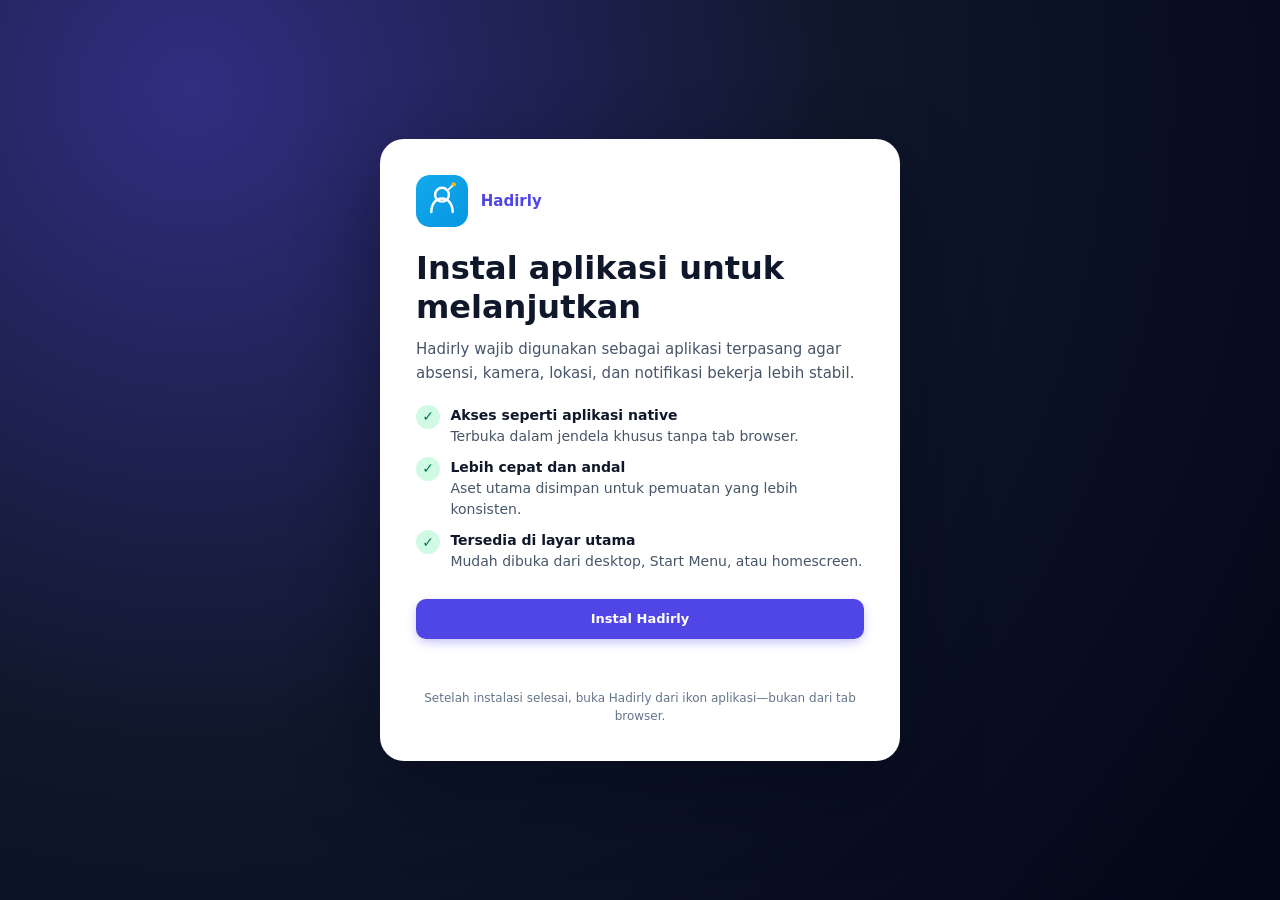
==== commit 2ada5d32: "perf(frontend): externalize legacy shell and delegate events" ====
--- a/index.html
+++ b/index.html
@@ -13,675 +13,7 @@
   <link rel="icon" type="image/png" href="https://szwwpnbbsmjsbzzcecyj.supabase.co/storage/v1/object/public/icon%20aplikasi/icon%20aplikasi.png">
   <link rel="apple-touch-icon" sizes="180x180" href="./icons/app-icon-180.png">
   <title>Presence SPPG - Login</title>
-  <style>
-    :root{--primary:#4f46e5;--primary-dark:#4338ca;--primary-light:#eef2ff;--primary-ring:rgba(79,70,229,.18);--success:#10b981;--danger:#ef4444;--warning:#f59e0b;--bg:#f8fafc;--surface:#fff;--text:#0f172a;--text-secondary:#475569;--text-muted:#64748b;--border:#e2e8f0;--radius:0.75rem;--radius-lg:1.25rem;--shadow:0 1px 3px rgb(15 23 42/0.08);--shadow-lg:0 20px 40px -12px rgb(15 23 42/0.18)}
-    *{box-sizing:border-box;margin:0;padding:0}
-    html,body{height:100%;font-family:-apple-system,BlinkMacSystemFont,'Inter',system-ui,'Segoe UI',sans-serif;background:var(--bg);color:var(--text);-webkit-font-smoothing:antialiased}
-    #app-boot-loader{position:fixed;inset:0;z-index:10000;display:grid;place-items:center;background:linear-gradient(135deg,#0f172a 0%,#111827 52%,#1e1b4b 100%);transition:opacity .22s ease,visibility .22s ease}
-    #app-boot-loader.hidden{opacity:0;visibility:hidden;pointer-events:none}
-    .app-boot-loader__visual{position:relative;width:96px;height:96px;display:grid;place-items:center}
-    .app-boot-loader__ring{position:absolute;inset:0;border:3px solid rgba(255,255,255,.12);border-top-color:#38bdf8;border-right-color:#818cf8;border-radius:50%;animation:appBootSpin .9s linear infinite}
-    .app-boot-loader__icon{width:56px;height:56px;display:block;object-fit:contain;filter:drop-shadow(0 10px 24px rgba(14,165,233,.28));animation:appBootPulse 1.2s ease-in-out infinite}
-    @keyframes appBootSpin{to{transform:rotate(360deg)}}
-    @keyframes appBootPulse{0%,100%{transform:scale(.94);opacity:.82}50%{transform:scale(1);opacity:1}}
-    @media(prefers-reduced-motion:reduce){.app-boot-loader__ring,.app-boot-loader__icon{animation:none}}
-    .spinner{width:36px;height:36px;border:3px solid rgba(255,255,255,0.12);border-top-color:#fff;border-radius:50%;animation:spin 0.8s linear infinite}
-    @keyframes spin{to{transform:rotate(360deg)}}
-    #alert-box{position:fixed;top:1rem;right:1rem;left:1rem;z-index:10001;display:flex;flex-direction:column;gap:0.6rem;max-width:400px;margin-left:auto}
-    .alert{background:var(--surface);border-radius:var(--radius);padding:0.875rem 1rem;box-shadow:var(--shadow-lg);display:flex;align-items:flex-start;gap:0.75rem;animation:slideIn 0.3s ease;border-left:4px solid var(--primary);font-size:0.875rem}
-    .alert.success{border-left-color:var(--success)}.alert.error{border-left-color:var(--danger)}.alert.warning{border-left-color:var(--warning)}
-    @keyframes slideIn{from{opacity:0;transform:translateY(-8px)}to{opacity:1;transform:translateY(0)}}
-    #auth-layout{min-height:100vh;display:flex}
-    #auth-layout.hidden{display:none}
-    .auth-page{width:100%;display:flex;animation:fadeIn 0.4s ease}
-    .auth-page.hidden{display:none}
-    .app-view{display:block;animation:fadeIn 0.35s ease}
-    .app-view.hidden{display:none}
-    @keyframes fadeIn{from{opacity:0;transform:translateY(6px)}to{opacity:1;transform:translateY(0)}}
-    .auth-brand-panel{flex:1.1;background:radial-gradient(circle at 20% 20%,#312e81 0%,#0f172a 55%,#020617 100%);padding:clamp(2rem,4vw,3.5rem);display:flex;flex-direction:column;justify-content:center;color:#fff;position:relative;overflow:hidden}
-    .auth-brand-panel::before{content:'';position:absolute;top:-120px;right:-120px;width:320px;height:320px;background:radial-gradient(circle,rgba(99,102,241,.35),transparent 70%);border-radius:50%}
-    .auth-brand-mark{display:flex;align-items:center;gap:0.75rem;font-size:1.375rem;font-weight:700;margin-bottom:2.5rem;letter-spacing:-0.01em;position:relative}
-    .auth-brand-mark img{width:38px;height:38px;display:block;object-fit:contain;border-radius:22%;flex-shrink:0}
-    .auth-brand-headline{font-size:clamp(1.5rem,2.4vw,2.25rem);font-weight:800;margin-bottom:1rem;line-height:1.25;letter-spacing:-0.02em;position:relative;max-width:420px}
-    .auth-brand-sub{font-size:0.9375rem;color:rgba(255,255,255,0.65);margin-bottom:2.25rem;line-height:1.6;max-width:380px;position:relative}
-    .auth-brand-feature{display:flex;align-items:center;gap:0.75rem;margin-bottom:0.875rem;font-size:0.875rem;color:rgba(255,255,255,.9);position:relative}
-    .auth-brand-feature-icon{width:34px;height:34px;flex-shrink:0;background:rgba(255,255,255,.08);border:1px solid rgba(255,255,255,.1);border-radius:var(--radius);display:flex;align-items:center;justify-content:center}
-    .auth-form-panel{width:100%;max-width:480px;padding:clamp(1.5rem,4vw,3rem);display:flex;align-items:center;justify-content:center;background:var(--surface)}
-    .auth-card{width:100%;max-width:380px}
-    .auth-logo-mobile{display:none;align-items:center;gap:0.6rem;font-size:1.0625rem;font-weight:700;color:var(--primary);margin-bottom:1.5rem}
-    .auth-logo-mobile img{width:34px;height:34px;display:block;object-fit:contain;border-radius:22%;flex-shrink:0}
-    @media(max-width:1023px){.auth-logo-mobile{display:flex}}
-    .auth-card-title{font-size:1.625rem;font-weight:800;margin-bottom:0.375rem;letter-spacing:-0.02em}
-    .auth-card-subtitle{font-size:0.9375rem;color:var(--text-secondary);margin-bottom:2rem;line-height:1.5}
-    .form-group{margin-bottom:1.125rem}
-    .form-label{display:block;font-size:0.8125rem;font-weight:600;margin-bottom:0.4rem;color:var(--text-secondary)}
-    .form-input{width:100%;padding:0.75rem 0.9rem;font-size:1rem;border:1.5px solid var(--border);border-radius:var(--radius);background:var(--surface);color:var(--text);transition:border-color .2s,box-shadow .2s}
-    .form-input::placeholder{color:var(--text-muted)}
-    .form-input:focus{outline:none;border-color:var(--primary);box-shadow:0 0 0 4px var(--primary-ring)}
-    .checkbox-row{display:flex;align-items:flex-start;gap:0.6rem;margin-bottom:1.25rem}
-    .checkbox-row input[type="checkbox"]{width:18px;height:18px;margin-top:1px;flex-shrink:0;accent-color:var(--primary);cursor:pointer}
-    .checkbox-row label{font-size:0.8125rem;color:var(--text-secondary);line-height:1.5;cursor:pointer}
-    .btn{display:inline-flex;align-items:center;justify-content:center;gap:0.5rem;padding:0.75rem 1.5rem;font-size:0.9375rem;font-weight:600;border-radius:var(--radius);border:none;cursor:pointer;transition:background .2s,transform .15s,box-shadow .2s}
-    .btn-primary{background:var(--primary);color:#fff;box-shadow:0 4px 12px -2px rgba(79,70,229,.4)}
-    .btn-primary:hover{background:var(--primary-dark);transform:translateY(-1px);box-shadow:0 6px 16px -2px rgba(79,70,229,.5)}
-    .btn-primary:active{transform:translateY(0)}
-    .btn-primary:disabled{opacity:0.7;cursor:not-allowed;transform:none}
-    .btn-block{width:100%}
-    .btn-lg{padding:0.875rem 1.5rem;font-size:0.9375rem;margin-top:0.25rem}
-    .auth-footer{margin-top:1.75rem;text-align:center;font-size:0.875rem;color:var(--text-secondary)}
-    .auth-footer a{color:var(--primary);text-decoration:none;font-weight:600;cursor:pointer}
-    .auth-footer a:hover{text-decoration:underline}
-    @media(max-width:1023px){
-      .auth-page{flex-direction:column;min-height:100vh}
-      .auth-brand-panel{flex:none;padding:2.25rem 2rem 2rem;min-height:auto}
-      .auth-brand-panel::before{display:none}
-      .auth-brand-headline{font-size:1.375rem;margin-bottom:0.5rem;max-width:none}
-      .auth-brand-sub{display:none}
-      .auth-brand-features{display:flex;gap:1rem;flex-wrap:wrap}
-      .auth-brand-feature{margin-bottom:0;font-size:0.75rem}
-      .auth-brand-feature-icon{width:28px;height:28px}
-      .auth-form-panel{max-width:none;padding:2rem 1.5rem;flex:1}
-      .auth-card{max-width:420px;margin:0 auto}
-    }
-    @media(max-width:640px){
-      .auth-brand-panel{padding:1.75rem 1.25rem 1.5rem}
-      .auth-brand-mark{margin-bottom:1.25rem;font-size:1.125rem}
-      .auth-brand-headline{font-size:1.1875rem}
-      .auth-brand-features{display:none}
-      .auth-form-panel{padding:1.75rem 1.25rem 2.5rem}
-      .auth-card-title{font-size:1.375rem}
-      .auth-card-subtitle{margin-bottom:1.5rem;font-size:0.875rem}
-      #alert-box{top:0.75rem;right:0.75rem;left:0.75rem;max-width:none}
-    }
-    @media(min-width:1024px) and (max-width:1279px){
-      .auth-brand-panel{padding:2.5rem}
-      .auth-brand-headline{font-size:1.875rem}
-      .auth-form-panel{padding:2.5rem;max-width:440px}
-    }
-
-/* ===== APP LAYOUT (setelah login) ===== */
-    #app-layout{display:none;min-height:100vh;background:var(--bg)}
-    #app-layout.active{display:flex}
-    .app-sidebar{width:248px;flex-shrink:0;background:#0f172a;color:#fff;display:flex;flex-direction:column;padding:1.5rem 1rem;position:sticky;top:0;height:100vh}
-    .app-sidebar-brand{display:flex;align-items:center;gap:0.65rem;font-size:1.0625rem;font-weight:700;padding:0 0.5rem;margin-bottom:1.25rem;letter-spacing:-0.01em}
-    .app-sidebar-brand img{width:34px;height:34px;display:block;object-fit:contain;border-radius:22%;flex-shrink:0}
-    .app-nav{display:flex;flex-direction:column;gap:0.25rem;flex:1}
-    .app-nav-item{display:flex;align-items:center;gap:0.75rem;padding:0.7rem 0.9rem;border-radius:var(--radius);color:rgba(255,255,255,.65);text-decoration:none;font-size:0.9rem;font-weight:500;cursor:pointer;transition:background .2s,color .2s;border:none;background:none;width:100%;text-align:left}
-    .app-nav-item:hover{background:rgba(255,255,255,.06);color:#fff}
-    .app-nav-item.active{background:var(--primary);color:#fff}
-    .app-nav-item svg{flex-shrink:0}
-    .sidebar-absen-btn{display:flex;align-items:center;justify-content:center;gap:0.6rem;width:100%;padding:0.85rem 0.9rem;margin-bottom:1.25rem;border:none;border-radius:var(--radius);background:var(--primary);color:#fff;font-size:0.9rem;font-weight:700;cursor:pointer;box-shadow:0 4px 14px -3px rgba(79,70,229,.55);transition:background .2s,transform .15s}
-    .sidebar-absen-btn:hover{background:var(--primary-dark);transform:translateY(-1px)}
-    .sidebar-absen-btn.active{background:var(--primary-dark);box-shadow:inset 0 0 0 2px rgba(255,255,255,.3)}
-    .app-main{flex:1;min-width:0;display:flex;flex-direction:column}
-    .app-topbar{display:flex;align-items:center;justify-content:space-between;padding:0.85rem 1.5rem;background:var(--surface);border-bottom:1px solid var(--border);position:sticky;top:0;z-index:50}
-    .app-topbar-brand{display:none}
-    .app-topbar-profile{display:flex;align-items:center;gap:0.65rem;cursor:pointer;padding:0.35rem 0.6rem 0.35rem 0.35rem;border-radius:999px;transition:background .15s;border:1px solid transparent}
-    .app-topbar-profile:hover{background:var(--bg);border-color:var(--border)}
-    .app-topbar-profile:focus-visible{outline:3px solid var(--primary-ring);border-color:var(--primary)}
-    .app-topbar-avatar{width:38px;height:38px;border-radius:50%;background:#e0e7ff;color:var(--primary);display:flex;align-items:center;justify-content:center;font-size:0.9rem;font-weight:800;overflow:hidden;flex-shrink:0}
-    .app-topbar-avatar img{width:100%;height:100%;object-fit:cover}
-    .app-topbar-profile-info{display:flex;flex-direction:column;line-height:1.25}
-    .app-topbar-profile-name{font-size:0.8125rem;font-weight:700;color:var(--text)}
-    .app-topbar-profile-role{font-size:0.6875rem;color:var(--text-muted)}
-    .app-topbar-dropdown{position:absolute;top:calc(100% + 0.5rem);right:0;background:var(--surface);border:1px solid var(--border);border-radius:var(--radius);box-shadow:var(--shadow-lg);min-width:230px;padding:0.45rem;display:none;flex-direction:column;gap:0.15rem;z-index:200}
-    .app-topbar-dropdown.active{display:flex}
-    .app-topbar-dropdown-label{padding:0.45rem 0.7rem 0.3rem;color:var(--text-muted);font-size:0.6875rem;font-weight:800;text-transform:uppercase;letter-spacing:0.07em}
-    .app-topbar-dropdown-divider{height:1px;background:var(--border);margin:0.3rem 0}
-    .app-topbar-dropdown-item{display:flex;align-items:center;gap:0.6rem;padding:0.6rem 0.7rem;border-radius:calc(var(--radius) - 4px);border:none;background:none;color:var(--text);font-size:0.8438rem;font-weight:600;cursor:pointer;text-align:left;width:100%;transition:background .15s}
-    .app-topbar-dropdown-item:hover{background:var(--bg)}
-    .app-topbar-dropdown-item.active{background:var(--primary-light);color:var(--primary)}
-    .app-topbar-dropdown-item.danger{color:var(--danger)}
-    .notification-wrap{position:relative;margin-left:auto;margin-right:.55rem}
-    .notification-button{position:relative;width:42px;height:42px;border:1px solid var(--border);border-radius:50%;background:var(--surface);color:var(--text-secondary);display:flex;align-items:center;justify-content:center;cursor:pointer}
-    .notification-button:hover{background:var(--bg);color:var(--primary)}
-    .notification-count{position:absolute;right:-4px;top:-5px;min-width:19px;height:19px;padding:0 5px;border:2px solid var(--surface);border-radius:999px;background:var(--danger);color:#fff;font-size:.62rem;font-weight:800;display:none;align-items:center;justify-content:center}
-    .notification-panel{position:absolute;right:0;top:calc(100% + .55rem);width:min(380px,calc(100vw - 2rem));max-height:480px;overflow:auto;padding:.5rem;background:var(--surface);border:1px solid var(--border);border-radius:var(--radius-lg);box-shadow:var(--shadow-lg);display:none;z-index:220}
-    .notification-panel.active{display:block}
-    .notification-panel-title{padding:.65rem .75rem;font-size:.82rem;font-weight:800}
-    .notification-item{width:100%;display:block;padding:.75rem;border:0;border-radius:var(--radius);background:transparent;color:var(--text);text-align:left;cursor:pointer}
-    .notification-item:hover{background:var(--bg)}
-    .notification-item strong{display:block;font-size:.82rem}
-    .notification-item span{display:block;margin-top:.2rem;font-size:.74rem;line-height:1.45;color:var(--text-muted)}
-    .app-content{flex:1;padding:2rem clamp(1.25rem,3vw,2.5rem);max-width:1100px;width:100%;margin:0 auto}
-    .app-bottomnav{display:none}
-    .mobile-more-menu{display:none}
-
-    .page-header{margin-bottom:1.75rem}
-    .page-title{font-size:1.5rem;font-weight:800;letter-spacing:-0.02em;margin-bottom:0.25rem}
-    .page-subtitle{font-size:0.9rem;color:var(--text-secondary)}
-
-    .welcome-card{background:linear-gradient(135deg,#312e81,#0f172a);border-radius:var(--radius-lg);padding:clamp(1.5rem,4vw,2.25rem);color:#fff;box-shadow:var(--shadow-lg);display:flex;align-items:center;gap:1.5rem;flex-wrap:wrap;margin-bottom:1.5rem}
-    .welcome-card-icon{width:56px;height:56px;border-radius:50%;background:rgba(255,255,255,.1);display:flex;align-items:center;justify-content:center;flex-shrink:0}
-    .welcome-card h2{font-size:1.25rem;font-weight:800;margin-bottom:0.35rem;letter-spacing:-0.01em}
-    .welcome-card p{color:rgba(255,255,255,.65);font-size:0.875rem}
-    .welcome-card-body{flex:1;min-width:200px}
-    .welcome-card-cta{flex-shrink:0}
-
-    .stats-grid{display:grid;grid-template-columns:repeat(auto-fit,minmax(200px,1fr));gap:1.1rem;margin-bottom:1.5rem}
-    .stat-card{background:var(--surface);border:1px solid var(--border);border-radius:var(--radius-lg);padding:1.25rem 1.4rem;box-shadow:var(--shadow);display:flex;align-items:center;gap:1rem}
-    .stat-card-icon{width:46px;height:46px;border-radius:var(--radius);display:flex;align-items:center;justify-content:center;flex-shrink:0}
-    .stat-card-icon.blue{background:#dbeafe;color:#1e40af}
-    .stat-card-icon.green{background:#d1fae5;color:#065f46}
-    .stat-card-icon.amber{background:#fef3c7;color:#92400e}
-    .stat-card-icon.purple{background:var(--primary-light);color:var(--primary)}
-    .stat-card-value{font-size:1.5rem;font-weight:800;letter-spacing:-0.02em;line-height:1.2}
-    .stat-card-label{font-size:0.8125rem;color:var(--text-muted);font-weight:500;margin-top:0.1rem}
-
-    .dash-section{display:grid;grid-template-columns:1.4fr 1fr;gap:1.25rem;align-items:start}
-    @media(max-width:900px){.dash-section{grid-template-columns:1fr}}
-    .dash-card{background:var(--surface);border:1px solid var(--border);border-radius:var(--radius-lg);box-shadow:var(--shadow);padding:1.5rem}
-    .dash-card-title{font-size:0.9375rem;font-weight:700;margin-bottom:1.25rem;display:flex;align-items:center;gap:0.5rem}
-    .dash-card-title svg{color:var(--primary)}
-
-    .trend-chart{display:flex;align-items:flex-end;gap:0.6rem;height:140px;padding-top:0.5rem}
-    .trend-legend{display:flex;gap:1.1rem;margin-top:1rem;justify-content:center;font-size:0.75rem;color:var(--text-secondary)}
-    .trend-legend-item{display:flex;align-items:center;gap:0.4rem}
-    .trend-legend-dot{width:9px;height:9px;border-radius:2px}
-
-    .belum-absen-list{display:flex;flex-direction:column;gap:0.75rem}
-    .belum-absen-item{display:flex;align-items:center;gap:0.75rem}
-    .belum-absen-avatar{width:34px;height:34px;border-radius:50%;background:var(--primary-light);color:var(--primary);display:flex;align-items:center;justify-content:center;font-size:0.75rem;font-weight:700;flex-shrink:0}
-    .belum-absen-info{flex:1;min-width:0}
-    .belum-absen-name{font-size:0.85rem;font-weight:600;color:var(--text);white-space:nowrap;overflow:hidden;text-overflow:ellipsis}
-    .belum-absen-detail{font-size:0.75rem;color:var(--text-muted)}
-    .belum-absen-more{font-size:0.8125rem;color:var(--primary);font-weight:600;text-align:center;padding-top:0.4rem;border-top:1px dashed var(--border);margin-top:0.15rem}
-    .belum-absen-empty{text-align:center;color:var(--text-muted);font-size:0.8125rem;padding:1rem 0}
-
-    .riwayat-mini-list{display:flex;flex-direction:column}
-    .riwayat-mini-item{display:flex;align-items:center;gap:0.75rem;padding:0.7rem 0;border-bottom:1px solid var(--border)}
-    .riwayat-mini-item:last-child{border-bottom:none}
-    .riwayat-mini-icon{width:34px;height:34px;border-radius:50%;display:flex;align-items:center;justify-content:center;flex-shrink:0}
-    .riwayat-mini-icon.datang{background:#d1fae5;color:#065f46}
-    .riwayat-mini-icon.pulang{background:#dbeafe;color:#1e40af}
-    .riwayat-mini-jenis{font-size:0.85rem;font-weight:600}
-    .riwayat-mini-tanggal{font-size:0.75rem;color:var(--text-muted)}
-    .riwayat-mini-waktu{font-size:0.8125rem;color:var(--text-secondary);margin-left:auto;flex-shrink:0}
-
-    .absen-today-card{display:flex;gap:0.75rem}
-    .absen-today-pill{flex:1;padding:0.9rem 1rem;border-radius:var(--radius);text-align:center;border:1.5px solid var(--border)}
-    .absen-today-pill.done{background:#d1fae5;border-color:#a7f3d0}
-    .absen-today-pill-label{font-size:0.75rem;color:var(--text-muted);font-weight:600;text-transform:uppercase;letter-spacing:0.03em}
-    .absen-today-pill-status{font-size:0.9rem;font-weight:700;margin-top:0.3rem}
-    .absen-today-pill.done .absen-today-pill-status{color:#065f46}
-
-    @media(max-width:640px){
-      .welcome-card{flex-direction:column;text-align:center}
-      .welcome-card-cta{width:100%}
-      .welcome-card-cta .btn{width:100%}
-    }
-
-    .profile-card{background:var(--surface);border-radius:var(--radius-lg);box-shadow:var(--shadow);overflow:hidden;margin-bottom:1.5rem;border:1px solid var(--border)}
-    .profile-banner{background:linear-gradient(135deg,#4f46e5,#312e81);height:100px;position:relative}
-    .profile-avatar-wrap{position:absolute;left:1.75rem;bottom:-36px}
-    .profile-avatar{width:88px;height:88px;border-radius:50%;border:4px solid var(--surface);background:#e0e7ff;display:flex;align-items:center;justify-content:center;font-size:1.75rem;font-weight:800;color:var(--primary);box-shadow:var(--shadow);overflow:hidden}
-    .profile-avatar img{width:100%;height:100%;object-fit:cover;border-radius:50%}
-    .profile-body{padding:3rem 1.75rem 1.75rem}
-    .profile-name{font-size:1.25rem;font-weight:800;letter-spacing:-0.01em}
-    .profile-role{display:inline-flex;align-items:center;gap:0.35rem;background:var(--primary-light);color:var(--primary);font-size:0.75rem;font-weight:700;padding:0.25rem 0.65rem;border-radius:999px;margin-top:0.5rem}
-    .profile-action-row{display:flex;gap:0.6rem;justify-content:center;margin-top:0.85rem}
-    .profile-action-row .btn{flex:0 1 auto}
-    .profile-security-value{display:flex;align-items:center;justify-content:space-between;gap:0.75rem}
-    .profile-password-mask{font-family:ui-monospace,SFMono-Regular,Menlo,Monaco,Consolas,monospace;letter-spacing:0.14em;font-weight:800}
-    .profile-security-note{color:var(--text-muted);font-size:0.75rem;line-height:1.5;margin-top:0.35rem}
-    .password-flow-steps{display:grid;grid-template-columns:repeat(3,1fr);gap:0.5rem;margin-bottom:1.25rem}
-    .password-flow-step{padding:0.6rem 0.5rem;border:1px solid var(--border);border-radius:var(--radius);color:var(--text-muted);font-size:0.72rem;font-weight:700;text-align:center;background:var(--bg)}
-    .password-flow-step.active{border-color:var(--primary);background:var(--primary-light);color:var(--primary)}
-    .password-flow-step.done{border-color:#86efac;background:#dcfce7;color:#166534}
-    .password-flow-panel.hidden{display:none}
-    .password-flow-email{display:flex;align-items:center;gap:0.65rem;padding:0.8rem 0.9rem;border:1px solid var(--border);border-radius:var(--radius);background:var(--bg);font-size:0.875rem;font-weight:700;overflow-wrap:anywhere}
-    .password-flow-email svg{flex-shrink:0;color:var(--primary)}
-    .password-flow-help{font-size:0.8rem;color:var(--text-muted);line-height:1.55;margin:0.75rem 0 1rem}
-    .face-status-badge{display:inline-flex;align-items:center;gap:0.35rem;font-size:0.75rem;font-weight:700;padding:0.25rem 0.65rem;border-radius:999px;margin-top:0.4rem}
-    .face-status-badge.registered{background:#dcfce7;color:#16a34a}
-    .face-status-badge.not-registered{background:#fef3c7;color:#b45309}
-    .facecam-wrap{position:relative;width:100%;max-width:340px;aspect-ratio:1/1;border-radius:var(--radius-lg);overflow:hidden;background:#111;margin:0 auto}
-    .facecam-wrap video{width:100%;height:100%;object-fit:cover;transform:scaleX(-1)}
-    .facecam-wrap canvas{position:absolute;inset:0;width:100%;height:100%;transform:scaleX(-1)}
-    .facecam-status{text-align:center;font-size:0.875rem;font-weight:600;color:var(--text);margin-top:0.85rem;min-height:1.3rem}
-    .facecam-hint{text-align:center;font-size:0.8125rem;color:var(--text-muted);margin-top:0.25rem}
-    .facecam-progress{width:100%;max-width:340px;height:6px;border-radius:999px;background:var(--border);margin:0.75rem auto 0;overflow:hidden}
-    .facecam-progress-bar{height:100%;width:0%;background:var(--primary);transition:width .15s linear}
-    .facecam-page-card{background:var(--surface);border:1px solid var(--border);border-radius:var(--radius-lg);padding:1.75rem 1.25rem;max-width:420px;margin:0 auto}
-    .facecam-result-overlay{position:absolute;inset:0;background:rgba(15,23,42,.9);display:none;flex-direction:column;align-items:center;justify-content:center;gap:0.5rem;padding:1.5rem;text-align:center}
-    .facecam-result-overlay.show{display:flex}
-    .facecam-result-overlay.success .facecam-result-icon{color:#4ade80}
-    .facecam-result-overlay.error .facecam-result-icon{color:#f87171}
-    .facecam-result-icon{font-size:2.75rem;line-height:1}
-    .facecam-result-title{color:#fff;font-size:1.125rem;font-weight:800}
-    .facecam-result-detail{color:#d1d5db;font-size:0.875rem}
-    @media(max-width:480px){
-      .facecam-wrap,.facecam-progress{max-width:100%}
-      .facecam-page-card{padding:1.25rem 1rem}
-    }
-
-    .info-section{background:var(--surface);border-radius:var(--radius-lg);box-shadow:var(--shadow);border:1px solid var(--border);padding:1.5rem 1.75rem;margin-bottom:1.25rem}
-    .info-section-title{font-size:0.9375rem;font-weight:700;margin-bottom:1.1rem;display:flex;align-items:center;gap:0.5rem;color:var(--text)}
-    .info-section-title svg{color:var(--primary)}
-    .info-grid{display:grid;grid-template-columns:repeat(2,1fr);gap:1.1rem 1.5rem}
-    .info-item-label{font-size:0.75rem;color:var(--text-muted);font-weight:600;text-transform:uppercase;letter-spacing:0.03em;margin-bottom:0.3rem}
-    .info-item-value{font-size:0.9rem;color:var(--text);font-weight:500;word-break:break-word}
-    .info-item-value.empty{color:var(--text-muted);font-style:italic;font-weight:400}
-
-    @media(max-width:767px){
-      .app-sidebar{display:none}
-      #dashboard-absen-cta-wrap{display:none}
-      .app-topbar{padding:1rem 1.25rem}
-      .app-topbar-brand{display:flex;align-items:center;gap:0.55rem;font-weight:700;font-size:0.9375rem;color:var(--text)}
-      .app-topbar-brand img{width:32px;height:32px;display:block;object-fit:contain;border-radius:22%;flex-shrink:0}
-      .app-content{padding:1.25rem 1rem 5.5rem}
-      .app-bottomnav{display:flex;position:fixed;bottom:0;left:0;right:0;background:var(--surface);border-top:1px solid var(--border);z-index:80;padding:0.4rem 0.5rem calc(0.4rem + env(safe-area-inset-bottom));overflow:visible}
-      .app-bottomnav-item{flex:1;min-width:0;display:flex;flex-direction:column;align-items:center;justify-content:flex-end;gap:0.2rem;padding:0.5rem 0;border:none;background:none;color:var(--text-muted);font-size:0.6875rem;font-weight:600;cursor:pointer;white-space:nowrap}
-      .app-bottomnav-item.active{color:var(--primary)}
-      .app-bottomnav-item svg{width:22px;height:22px}
-      .app-bottomnav-item-scan{position:relative}
-      .app-bottomnav-item-scan svg{background:var(--primary);color:#fff;padding:12px;border-radius:50%;width:52px;height:52px;box-shadow:0 6px 16px -3px rgba(79,70,229,.6);margin-top:-26px;box-sizing:border-box;border:4px solid var(--surface)}
-      .app-bottomnav-item-scan.active svg{background:var(--primary-dark)}
-      .app-bottomnav-scan-label{margin-top:-0.1rem}
-      .app-bottomnav-more{position:relative}
-      .app-bottomnav-more>.badge-count{position:absolute;top:0;right:calc(50% - 24px);margin:0}
-      .mobile-more-menu{position:fixed;right:0.75rem;bottom:calc(76px + env(safe-area-inset-bottom));z-index:120;width:min(270px,calc(100vw - 1.5rem));padding:0.5rem;background:var(--surface);border:1px solid var(--border);border-radius:var(--radius-lg);box-shadow:var(--shadow-lg);flex-direction:column;gap:0.2rem}
-      .mobile-more-menu.active{display:flex}
-      .mobile-more-menu-title{padding:0.45rem 0.65rem 0.35rem;color:var(--text-muted);font-size:0.6875rem;font-weight:800;text-transform:uppercase;letter-spacing:0.07em}
-      .mobile-more-menu-item{display:flex;align-items:center;gap:0.7rem;width:100%;padding:0.7rem;border:none;border-radius:var(--radius);background:none;color:var(--text);font-size:0.8438rem;font-weight:650;text-align:left;cursor:pointer}
-      .mobile-more-menu-item:hover,.mobile-more-menu-item.active{background:var(--primary-light);color:var(--primary)}
-      .mobile-more-menu-item svg{flex:none}
-      .info-grid{grid-template-columns:1fr}
-      .profile-avatar-wrap{left:1.25rem}
-      .profile-body{padding:3rem 1.25rem 1.5rem}
-      .profile-action-row{flex-direction:row;flex-wrap:nowrap;gap:0.45rem}
-      .profile-action-row .btn{width:auto;min-width:0;flex:1 1 0;padding:0.65rem 0.45rem;font-size:0.75rem;gap:0.3rem;white-space:nowrap}
-      .profile-action-row .btn svg{flex:none;margin-right:0!important}
-      .profile-security-value{align-items:flex-start;flex-direction:column}
-      .info-section{padding:1.25rem}
-    }
-    @media(max-width:420px){
-      .app-topbar-profile-info{display:none}
-      .app-topbar-profile{padding:0.25rem}
-      .app-topbar-avatar{width:36px;height:36px}
-      .profile-action-row{gap:0.3rem}
-      .profile-action-row .btn{padding:0.6rem 0.2rem;font-size:0.625rem;letter-spacing:-0.01em}
-      .profile-action-row .btn svg{display:none}
-    }
-    @media(min-width:768px) and (max-width:1023px){
-      .app-sidebar{width:76px;padding:1.5rem 0.6rem}
-      .app-sidebar-brand span,.app-nav-item span,.sidebar-absen-btn span{display:none}
-      .app-sidebar-brand{justify-content:center;padding:0}
-      .app-nav-item{justify-content:center;padding:0.75rem}
-      .sidebar-absen-btn{padding:0.75rem}
-      .info-grid{grid-template-columns:1fr}
-    }
-
-    /* ===== OTP & AUTH TAMBAHAN ===== */
-    .otp-input-row{display:flex;gap:0.5rem;justify-content:center;margin-bottom:1.25rem}
-    .otp-input-row input{width:44px;height:52px;text-align:center;font-size:1.375rem;font-weight:700;border:1.5px solid var(--border);border-radius:var(--radius);background:var(--surface);color:var(--text)}
-    .otp-input-row input:focus{outline:none;border-color:var(--primary);box-shadow:0 0 0 4px var(--primary-ring)}
-    .resend-row{text-align:center;font-size:0.8125rem;color:var(--text-secondary);margin-top:0.75rem}
-    .resend-row a{color:var(--primary);font-weight:600;cursor:pointer;text-decoration:none}
-    .resend-row a:hover{text-decoration:underline}
-    .resend-row a.disabled{color:var(--text-muted);cursor:not-allowed;pointer-events:none}
-    .inline-alert{display:none;align-items:flex-start;gap:0.6rem;padding:0.75rem 0.9rem;border-radius:var(--radius);font-size:0.8125rem;line-height:1.5;margin-bottom:1.125rem;border-left:4px solid var(--danger);background:#fef2f2;color:#991b1b}
-    .inline-alert.show{display:flex}
-    .inline-alert.warning{border-left-color:var(--warning);background:#fffbeb;color:#92400e}
-    .btn-reset-link{display:none;width:100%;margin-top:0.75rem}
-    .btn-reset-link.show{display:inline-flex}
-    .btn-secondary{background:var(--surface);color:var(--text);border:1.5px solid var(--border);box-shadow:0 1px 2px rgba(15,23,42,.06)}
-    .btn-secondary:hover{background:var(--bg)}
-
-  /* ===== ADMIN STYLES ===== */
-    /* Data table */
-    .admin-card{background:var(--surface);border-radius:var(--radius-lg);box-shadow:var(--shadow);border:1px solid var(--border);overflow:hidden;margin-bottom:1.5rem}
-    .admin-card-header{padding:1.1rem 1.5rem;border-bottom:1px solid var(--border);display:flex;align-items:center;justify-content:space-between;gap:1rem;flex-wrap:wrap}
-    .admin-card-title{font-size:0.9375rem;font-weight:700;display:flex;align-items:center;gap:0.5rem}
-    .admin-card-title svg{color:var(--primary)}
-    .admin-search{position:relative;flex:1;min-width:180px;max-width:320px}
-    .admin-search input{width:100%;padding:0.55rem 0.875rem 0.55rem 2.25rem;font-size:0.875rem;border:1.5px solid var(--border);border-radius:var(--radius);background:var(--bg);color:var(--text)}
-    .admin-search input:focus{outline:none;border-color:var(--primary);box-shadow:0 0 0 3px var(--primary-ring)}
-    .admin-search svg{position:absolute;left:0.65rem;top:50%;transform:translateY(-50%);color:var(--text-muted);pointer-events:none}
-    .data-table-wrap{overflow-x:auto;-webkit-overflow-scrolling:touch}
-    .data-table{width:100%;border-collapse:collapse;font-size:0.875rem}
-    .data-table th{padding:0.75rem 1rem;text-align:left;font-size:0.75rem;font-weight:700;text-transform:uppercase;letter-spacing:0.04em;color:var(--text-muted);background:var(--bg);border-bottom:1px solid var(--border);white-space:nowrap}
-    .data-table td{padding:0.85rem 1rem;border-bottom:1px solid var(--border);vertical-align:middle;color:var(--text)}
-    .data-table tr:last-child td{border-bottom:none}
-    .data-table tr:hover td{background:var(--bg)}
-    .data-table tbody tr{cursor:default}
-    .badge{display:inline-flex;align-items:center;padding:0.2rem 0.6rem;border-radius:999px;font-size:0.7rem;font-weight:700;text-transform:uppercase;letter-spacing:0.04em}
-    .badge-success{background:#d1fae5;color:#065f46}
-    .badge-danger{background:#fee2e2;color:#991b1b}
-    .badge-warning{background:#fef3c7;color:#92400e}
-    .badge-info{background:#dbeafe;color:#1e40af}
-    .badge-gray{background:var(--bg);color:var(--text-muted)}
-    .table-empty{text-align:center;padding:3rem 1rem;color:var(--text-muted);font-size:0.875rem}
-    .table-empty-icon{width:56px;height:56px;margin:0 auto 0.85rem;color:var(--text-muted);opacity:0.55}
-    .table-empty-title{font-weight:600;color:var(--text-secondary);font-size:0.9rem;margin-bottom:0.25rem}
-    .table-empty-sub{color:var(--text-muted);font-size:0.8125rem}
-    @keyframes shimmer{0%{background-position:-200% 0}100%{background-position:200% 0}}
-    .skel{background:linear-gradient(90deg,var(--border) 25%,#f1f5f9 37%,var(--border) 63%);background-size:400% 100%;animation:shimmer 1.4s ease infinite;border-radius:6px}
-    .skel-row{display:flex;align-items:center;gap:1rem;padding:0.9rem 1.25rem;border-bottom:1px solid var(--border)}
-    .skel-row:last-child{border-bottom:none}
-    .skel-avatar{width:34px;height:34px;border-radius:50%;flex-shrink:0}
-    .skel-line{height:12px;flex:1}
-    .skel-line.short{flex:0 0 60px}
-    .skel-card{background:var(--bg);border:1px solid var(--border);border-radius:var(--radius-lg);padding:1.5rem 1rem 1.25rem;display:flex;flex-direction:column;align-items:center;gap:0.75rem}
-    .skel-card .skel-avatar{width:72px;height:72px}
-    .skel-card .skel-line{width:70%;height:13px}
-    .skel-card .skel-line.short{width:45%;height:11px;flex:none}
-
-    /* Realtime indicator */
-    .realtime-dot{width:8px;height:8px;border-radius:50%;background:var(--success);display:inline-block;animation:pulse-dot 1.8s ease-in-out infinite}
-    @keyframes pulse-dot{0%,100%{opacity:1;transform:scale(1)}50%{opacity:.5;transform:scale(0.7)}}
-    .realtime-label{display:flex;align-items:center;gap:0.4rem;font-size:0.75rem;color:var(--success);font-weight:600}
-
-    /* User cards grid */
-    .users-grid{display:grid;grid-template-columns:repeat(auto-fill,minmax(200px,1fr));gap:1.25rem;padding:1.5rem}
-    .user-card{background:var(--bg);border:1px solid var(--border);border-radius:var(--radius-lg);padding:1.5rem 1rem 1.25rem;display:flex;flex-direction:column;align-items:center;text-align:center;cursor:pointer;transition:box-shadow .2s,border-color .2s,transform .15s}
-    .user-card:hover{box-shadow:var(--shadow-lg);border-color:var(--primary);transform:translateY(-2px)}
-    .user-avatar-wrap{width:72px;height:72px;border-radius:50%;overflow:hidden;border:3px solid var(--surface);box-shadow:0 2px 8px rgba(0,0,0,.12);margin-bottom:0.875rem;background:#e0e7ff;display:flex;align-items:center;justify-content:center;font-size:1.5rem;font-weight:800;color:var(--primary);flex-shrink:0}
-    .user-avatar-wrap img{width:100%;height:100%;object-fit:cover}
-    .user-card-name{font-size:0.9rem;font-weight:700;margin-bottom:0.25rem;line-height:1.3;word-break:break-word}
-    .user-card-sppg{font-size:0.75rem;color:var(--primary);font-weight:600;margin-bottom:0.2rem}
-    .user-card-jabatan{font-size:0.75rem;color:var(--text-muted)}
-
-    /* Log aktivitas */
-    .log-list{display:flex;flex-direction:column}
-    .log-item{display:flex;align-items:flex-start;gap:1rem;padding:1rem 1.5rem;border-bottom:1px solid var(--border);cursor:pointer;transition:background .15s}
-    .log-item:last-child{border-bottom:none}
-    .log-item:hover{background:var(--bg)}
-    .log-icon{width:38px;height:38px;border-radius:50%;display:flex;align-items:center;justify-content:center;flex-shrink:0;font-size:1rem}
-    .log-icon-login{background:#dbeafe;color:#1e40af}
-    .log-icon-absen{background:#d1fae5;color:#065f46}
-    .log-icon-update{background:#fef3c7;color:#92400e}
-    .log-icon-delete{background:#fee2e2;color:#991b1b}
-    .log-icon-other{background:#f1f5f9;color:#475569}
-    .log-body{flex:1;min-width:0}
-    .log-user{font-size:0.875rem;font-weight:700;color:var(--text)}
-    .log-email{font-size:0.75rem;color:var(--text-muted)}
-    .log-action{font-size:0.875rem;color:var(--text-secondary);margin-top:0.2rem}
-    .log-time{font-size:0.75rem;color:var(--text-muted);white-space:nowrap;flex-shrink:0;margin-top:2px}
-    .activity-detail{font-size:0.75rem;color:var(--text-muted);margin-top:0.35rem;line-height:1.5;word-break:break-word}
-
-    /* Konfigurasi akses SUPER ADMIN */
-    .config-overview{display:grid;grid-template-columns:repeat(3,1fr);gap:1rem;margin-bottom:1rem}
-    .config-stat{padding:1rem 1.1rem;border:1px solid var(--border);border-radius:var(--radius-lg);background:var(--surface);box-shadow:var(--shadow)}
-    .config-stat span{display:block;color:var(--text-muted);font-size:0.72rem;font-weight:700;text-transform:uppercase;letter-spacing:.04em}
-    .config-stat strong{display:block;margin-top:.3rem;font-size:1.35rem;color:var(--text)}
-    .config-form-grid{display:grid;grid-template-columns:minmax(220px,1.35fr) minmax(180px,1fr) auto;gap:.75rem;align-items:end}
-    .config-section-note{display:flex;gap:.7rem;padding:.85rem 1rem;margin-bottom:1rem;border:1px solid #c7d2fe;border-radius:var(--radius);background:#eef2ff;color:#3730a3;font-size:.8rem;line-height:1.5}
-    .config-section-note svg{flex:none;margin-top:.1rem}
-    .config-role-select{min-width:125px;padding:.45rem .65rem;border:1px solid var(--border);border-radius:var(--radius);background:var(--surface);color:var(--text);font-size:.8rem;font-weight:650}
-    .config-role-select:focus{outline:none;border-color:var(--primary);box-shadow:0 0 0 3px var(--primary-ring)}
-    .config-account{display:flex;flex-direction:column;gap:.15rem}
-    .config-account strong{font-size:.84rem}
-    .config-account span{font-size:.72rem;color:var(--text-muted)}
-    .config-danger-note{font-size:.72rem;color:var(--danger);margin-top:.3rem}
-
-    /* Detail user view */
-    #view-admin-user-detail .back-btn{display:inline-flex;align-items:center;gap:0.5rem;font-size:0.875rem;font-weight:600;color:var(--primary);cursor:pointer;padding:0.4rem 0;margin-bottom:1.25rem;background:none;border:none}
-    #view-admin-user-detail .back-btn:hover{text-decoration:underline}
-    .action-bar{display:flex;gap:0.75rem;margin-bottom:1.5rem;flex-wrap:wrap}
-
-    /* Modal admin */
-    .modal-overlay{position:fixed;inset:0;background:rgba(15,23,42,.55);z-index:9000;display:none;align-items:center;justify-content:center;padding:1rem}
-    .modal-overlay.active{display:flex}
-
-    /* Pagination */
-    .pagination{display:flex;align-items:center;justify-content:space-between;padding:0.85rem 1.25rem;border-top:1px solid var(--border);font-size:0.8125rem;gap:0.75rem;flex-wrap:wrap}
-    .pagination-info{color:var(--text-muted)}
-    .pagination-btns{display:flex;gap:0.4rem}
-    .pagination-btn{padding:0.35rem 0.75rem;border-radius:var(--radius);border:1.5px solid var(--border);background:var(--surface);color:var(--text);font-size:0.8125rem;cursor:pointer;font-weight:500;transition:background .15s,border-color .15s}
-    .pagination-btn:hover:not(:disabled){background:var(--bg);border-color:var(--primary);color:var(--primary)}
-    .pagination-btn:disabled{opacity:0.45;cursor:not-allowed}
-
-    @media(max-width:767px){
-      .users-grid{grid-template-columns:repeat(2,1fr);gap:0.875rem;padding:1rem}
-      .admin-card-header{gap:0.75rem}
-      .admin-search{max-width:none;width:100%}
-      .log-item{padding:0.875rem 1rem}
-      .data-table th,.data-table td{padding:0.65rem 0.75rem}
-      .action-bar{gap:0.5rem}
-      .config-overview{grid-template-columns:1fr}
-      .config-form-grid{grid-template-columns:1fr}
-      .config-form-grid .btn{width:100%}
-    }
-    @media(min-width:768px) and (max-width:1023px){
-      .users-grid{grid-template-columns:repeat(3,1fr)}
-    }
-
-    /* ===== MODAL EDIT PROFIL ===== */
-    .modal-overlay-top{background:rgba(15,23,42,.7);z-index:9500}
-    .crop-stage{position:relative;width:320px;height:320px;max-width:100%;margin:0 auto;overflow:hidden;border-radius:var(--radius);background:#111;touch-action:none;cursor:grab}
-    .crop-stage:active{cursor:grabbing}
-    .crop-stage canvas{position:absolute;top:0;left:0;width:100%;height:100%}
-    .crop-circle-overlay{position:absolute;inset:0;pointer-events:none;box-shadow:0 0 0 9999px rgba(0,0,0,.5);border-radius:50%;border:2px solid #fff}
-    .modal-card{background:var(--surface);border-radius:var(--radius-lg);width:100%;max-width:560px;max-height:90vh;overflow-y:auto;box-shadow:var(--shadow-lg)}
-    .modal-header{padding:1.25rem 1.5rem;border-bottom:1px solid var(--border);display:flex;align-items:center;justify-content:space-between;position:sticky;top:0;background:var(--surface);z-index:1}
-    .modal-header h3{font-size:1.125rem;font-weight:800}
-    .modal-close{background:none;border:none;cursor:pointer;color:var(--text-muted);font-size:1.25rem;line-height:1;padding:0.25rem}
-    .modal-body{padding:1.5rem}
-    .modal-footer{padding:1.1rem 1.5rem;border-top:1px solid var(--border);display:flex;gap:0.75rem;justify-content:flex-end;position:sticky;bottom:0;background:var(--surface)}
-    .modal-grid{display:grid;grid-template-columns:1fr 1fr;gap:0 1rem}
-    @media(max-width:640px){.modal-grid{grid-template-columns:1fr}}
-
-    /* Feature views: attendance, payroll, complaints */
-    .feature-toolbar{display:flex;align-items:center;justify-content:space-between;gap:1rem;flex-wrap:wrap;margin-bottom:1rem}
-    .feature-toolbar .form-input{width:auto;min-width:180px;padding:.6rem .75rem;font-size:.875rem}
-    .feature-card{background:var(--surface);border:1px solid var(--border);border-radius:var(--radius-lg);box-shadow:var(--shadow);padding:1.35rem;margin-bottom:1rem}
-    .feature-grid{display:grid;grid-template-columns:minmax(0,1fr) minmax(280px,.7fr);gap:1rem;align-items:start}
-    .form-textarea{min-height:150px;resize:vertical;line-height:1.55;font-family:inherit}
-    .helper-text{font-size:.76rem;color:var(--text-muted);line-height:1.5;margin-top:.35rem}
-    .privacy-box{display:flex;gap:.75rem;padding:1rem;border:1px solid #c7d2fe;background:#eef2ff;border-radius:var(--radius);color:#3730a3;font-size:.82rem;line-height:1.5;margin-bottom:1rem}
-    .privacy-box svg{flex:none;margin-top:1px}
-    .toggle-row{display:flex;align-items:flex-start;justify-content:space-between;gap:1rem;padding:1rem;border:1px solid var(--border);border-radius:var(--radius);margin-bottom:1rem}
-    .toggle{position:relative;width:46px;height:26px;flex:none}.toggle input{opacity:0;width:0;height:0}.toggle-slider{position:absolute;inset:0;background:#cbd5e1;border-radius:99px;cursor:pointer;transition:.2s}.toggle-slider:before{content:'';position:absolute;width:20px;height:20px;left:3px;top:3px;background:#fff;border-radius:50%;transition:.2s;box-shadow:0 1px 3px rgba(0,0,0,.2)}.toggle input:checked+.toggle-slider{background:var(--primary)}.toggle input:checked+.toggle-slider:before{transform:translateX(20px)}
-    .complaint-list{display:flex;flex-direction:column;gap:.85rem}.complaint-card{border:1px solid var(--border);border-radius:var(--radius);padding:1rem;background:var(--surface)}
-    .complaint-card.unread{border-left:4px solid var(--primary)}.complaint-head{display:flex;justify-content:space-between;gap:.75rem;align-items:flex-start;margin-bottom:.65rem}.complaint-meta{display:flex;gap:.45rem;flex-wrap:wrap;align-items:center}.complaint-content{white-space:pre-wrap;word-break:break-word;font-size:.88rem;line-height:1.6;color:var(--text-secondary)}
-    .complaint-response{margin-top:.85rem;padding:.85rem;background:#f0fdf4;border:1px solid #bbf7d0;border-radius:var(--radius);font-size:.83rem;line-height:1.55;color:#166534}
-    .complaint-actions{display:flex;gap:.55rem;flex-wrap:wrap;margin-top:.85rem}.complaint-actions .form-input{flex:1;min-width:220px;padding:.6rem .7rem;font-size:.84rem}.btn-sm{padding:.55rem .85rem;font-size:.8rem}
-    .badge-neutral{background:#f1f5f9;color:#475569}.badge-primary{background:#e0e7ff;color:#3730a3}.badge-count{display:inline-flex;min-width:20px;height:20px;padding:0 6px;align-items:center;justify-content:center;border-radius:999px;background:#ef4444;color:#fff;font-size:.68rem;font-weight:800;margin-left:auto}
-    .punch-list{display:flex;flex-wrap:wrap;gap:.35rem}.punch-chip{display:inline-flex;align-items:center;gap:.3rem;padding:.25rem .5rem;background:#f1f5f9;border-radius:999px;font-size:.74rem;color:#334155}.punch-chip:first-child{background:#dcfce7;color:#166534}.punch-chip:last-child:not(:first-child){background:#dbeafe;color:#1e40af}
-    .empty-state{text-align:center;padding:2.5rem 1rem;color:var(--text-muted)}.empty-state strong{display:block;color:var(--text-secondary);margin-bottom:.25rem}
-    .loading-state{display:flex;align-items:center;justify-content:center;gap:.65rem;padding:2rem;color:var(--text-muted);font-size:.85rem}.loading-state .spinner{width:20px;height:20px;border:2px solid #e2e8f0;border-top-color:var(--primary)}
-    .payroll-period-card{padding:1rem 1.1rem;overflow-x:auto}
-    .payroll-command{display:grid;grid-template-columns:minmax(200px,1fr) 155px 155px max-content;gap:.75rem;align-items:end;min-width:680px}
-    .payroll-command-title{align-self:center}.payroll-command-title strong{display:block;font-size:1rem;color:var(--text)}.payroll-command-title span{display:block;margin-top:.3rem;font-size:.78rem;color:var(--text-muted);line-height:1.5}
-    .payroll-selection-bar{display:flex;align-items:center;justify-content:space-between;gap:.85rem;flex-wrap:wrap;padding:.8rem 1rem;background:#eef2ff;border:1px solid #c7d2fe;border-radius:var(--radius);margin-bottom:1rem}
-    .payroll-selection-count{font-size:.84rem;color:#3730a3}.payroll-selection-count strong{font-size:1rem}
-    .payroll-checkbox{width:18px;height:18px;accent-color:var(--primary);cursor:pointer}
-    .payroll-employee-cell{display:flex;align-items:center;gap:.7rem;min-width:190px}.payroll-avatar{width:34px;height:34px;border-radius:10px;background:#e0e7ff;color:#3730a3;display:flex;align-items:center;justify-content:center;font-weight:800;flex:none}.payroll-employee-meta{font-size:.74rem;color:var(--text-muted);margin-top:.15rem}
-    .payroll-money-input{width:140px;min-width:120px}.payroll-note-input{min-width:210px}
-    .payroll-total{font-size:.94rem;font-weight:800;color:#166534;white-space:nowrap}
-    .payroll-modal-card{max-width:980px}.payroll-modal-summary{display:grid;grid-template-columns:repeat(3,1fr);gap:.75rem;margin-bottom:1rem}.payroll-summary-item{padding:.85rem;background:var(--bg);border:1px solid var(--border);border-radius:var(--radius)}.payroll-summary-item span{display:block;font-size:.72rem;color:var(--text-muted);text-transform:uppercase;letter-spacing:.04em}.payroll-summary-item strong{display:block;margin-top:.25rem;font-size:.9rem}
-    .signature-layout{display:grid;grid-template-columns:minmax(0,1fr);gap:1rem;margin-top:1.1rem;align-items:start}.signature-approval-grid{display:grid;grid-template-columns:repeat(2,minmax(0,1fr));gap:1rem}.signature-panel{padding:1rem;border:1px solid var(--border);border-radius:var(--radius);background:var(--bg)}.signature-canvas-wrap{background:#fff;border:1.5px dashed #94a3b8;border-radius:var(--radius);overflow:hidden;touch-action:none}.signature-canvas-wrap canvas{display:block;width:100%;height:150px;cursor:crosshair}.signature-help{font-size:.76rem;color:var(--text-muted);line-height:1.5;margin-top:.55rem}.signature-legal{padding:1rem;border-radius:var(--radius);background:#fffbeb;border:1px solid #fde68a;color:#92400e;font-size:.78rem;line-height:1.55}.signature-legal strong{display:block;margin-bottom:.3rem;color:#78350f}.payroll-sign-btn{white-space:normal;line-height:1.2}.payroll-status-note{font-size:.7rem;color:var(--text-muted);margin-top:.3rem}
-    .payroll-tabs{display:flex;align-items:center;gap:.35rem;width:max-content;max-width:100%;padding:.3rem;margin-bottom:1rem;border:1px solid var(--border);border-radius:var(--radius);background:var(--surface);box-shadow:var(--shadow);overflow-x:auto}
-    .payroll-tab{appearance:none;border:0;background:transparent;color:var(--text-muted);font:inherit;font-size:.84rem;font-weight:750;white-space:nowrap;padding:.72rem 1rem;border-radius:calc(var(--radius) - 4px);cursor:pointer;transition:background .18s,color .18s,box-shadow .18s}
-    .payroll-tab:hover{color:var(--text);background:var(--bg)}.payroll-tab.active{color:#fff;background:var(--primary);box-shadow:0 5px 14px rgba(79,70,229,.22)}.payroll-tab:focus-visible{outline:3px solid rgba(79,70,229,.22);outline-offset:2px}
-    .payroll-tab-panel[hidden],.payroll-tab-panel.hidden{display:none!important}
-    .payroll-history-head{display:flex;align-items:center;justify-content:space-between;gap:1rem;flex-wrap:wrap}.payroll-download-btn{display:inline-flex;align-items:center;gap:.4rem}
-    .slip-period{font-weight:700;color:var(--text)}.slip-issued{font-size:.74rem;color:var(--text-muted);margin-top:.2rem}
-    .absen-filter-card{padding:1rem 1.1rem;margin-bottom:1rem}
-    .absen-filter-grid{display:grid;grid-template-columns:repeat(5,minmax(120px,1fr)) auto;gap:.65rem;align-items:end}
-    .absen-filter-grid .form-group{margin:0}
-    .absen-filter-actions{display:flex;gap:.45rem}
-    .active-filter-summary{display:none;margin-top:.7rem;font-size:.78rem;color:var(--text-secondary)}
-    .active-filter-summary.show{display:block}
-    .operational-grid{display:grid;grid-template-columns:repeat(3,minmax(0,1fr));gap:.85rem;margin-bottom:1.25rem}
-    .operational-card{padding:1rem;border:1px solid var(--border);border-radius:var(--radius-lg);background:var(--surface);box-shadow:var(--shadow);cursor:pointer}
-    .operational-card:hover{border-color:#c7d2fe}
-    .operational-card-label{font-size:.72rem;color:var(--text-muted);font-weight:700;text-transform:uppercase;letter-spacing:.035em}
-    .operational-card-value{font-size:1.4rem;font-weight:850;margin-top:.25rem}
-    .operational-card-note{font-size:.72rem;color:var(--text-secondary);margin-top:.2rem}
-    .exception-list{display:flex;flex-direction:column;gap:.55rem}
-    .exception-item{display:flex;align-items:center;justify-content:space-between;gap:.75rem;padding:.7rem .75rem;border:1px solid var(--border);border-radius:var(--radius);background:var(--bg)}
-    .exception-item strong{display:block;font-size:.82rem}
-    .exception-item span{display:block;font-size:.72rem;color:var(--text-muted);margin-top:.15rem}
-    .presence-dot{display:inline-block;width:9px;height:9px;border-radius:50%;background:#94a3b8;box-shadow:0 0 0 3px #f1f5f9}
-    .presence-dot.online{background:#10b981;box-shadow:0 0 0 3px #d1fae5}
-    .user-card-status{display:flex;align-items:center;justify-content:center;gap:.4rem;margin-top:.55rem;font-size:.7rem;color:var(--text-muted)}
-    .profile-completeness{margin-top:.45rem;width:100%;height:5px;border-radius:99px;background:#e2e8f0;overflow:hidden}
-    .profile-completeness span{display:block;height:100%;background:var(--primary)}
-    .payroll-wizard{display:grid;grid-template-columns:repeat(3,minmax(0,1fr));gap:.65rem;margin-bottom:1rem}
-    .payroll-wizard-step{display:flex;align-items:center;gap:.65rem;padding:.75rem;border:1px solid var(--border);border-radius:var(--radius);background:var(--surface);color:var(--text-muted)}
-    .payroll-wizard-step-number{width:28px;height:28px;border-radius:50%;display:flex;align-items:center;justify-content:center;background:var(--bg);font-size:.75rem;font-weight:800;flex:none}
-    .payroll-wizard-step strong{display:block;font-size:.78rem;color:inherit}
-    .payroll-wizard-step span:last-child{display:block;font-size:.68rem;margin-top:.1rem}
-    .payroll-wizard-step.active{border-color:var(--primary);background:var(--primary-light);color:var(--primary)}
-    .payroll-wizard-step.done{border-color:#86efac;background:#f0fdf4;color:#166534}
-    .ticket-status-select,.ticket-priority-select{min-width:145px!important;flex:0 1 160px!important}
-    .mobile-only{display:none}
-    @media(max-width:900px){.signature-layout,.signature-approval-grid{grid-template-columns:1fr}.payroll-modal-summary{grid-template-columns:1fr 1fr}}
-    @media(max-width:760px){.feature-grid{grid-template-columns:1fr}.feature-card{padding:1rem}.payroll-period-card{padding:.85rem}.feature-toolbar{align-items:stretch}.feature-toolbar .form-input{width:100%}.complaint-head{flex-direction:column}.payroll-modal-summary{grid-template-columns:1fr}.payroll-selection-bar{align-items:stretch}.payroll-selection-bar .btn{width:100%}.payroll-modal-card{max-height:96vh}.modal-footer{flex-wrap:wrap}.modal-footer .btn{flex:1}.signature-canvas-wrap canvas{height:150px}}
-    @media(max-width:760px){
-      .desktop-only{display:none!important}
-      .mobile-only{display:inline}
-      #view-admin-payroll .page-header{margin-bottom:.85rem}
-      #view-admin-payroll .page-title{font-size:1.05rem}
-      #view-admin-payroll .page-subtitle{font-size:.68rem}
-      #view-admin-payroll .stats-grid{grid-template-columns:repeat(3,minmax(0,1fr));gap:.4rem;margin-bottom:.75rem}
-      #view-admin-payroll .stat-card{min-width:0;padding:.48rem .4rem;gap:.35rem;border-radius:.75rem}
-      #view-admin-payroll .stat-card-icon{width:24px;height:24px;border-radius:.45rem;font-size:.65rem}
-      #view-admin-payroll .stat-card-value{font-size:.82rem}
-      #view-admin-payroll .stat-card-label{font-size:.5rem;line-height:1.2}
-      .payroll-tabs{width:100%;padding:.2rem;gap:.2rem;margin-bottom:.7rem;overflow:hidden}
-      .payroll-tab{flex:1;min-width:0;padding:.5rem .25rem;font-size:.62rem;white-space:normal;line-height:1.2}
-      .payroll-period-card{padding:.55rem;overflow:hidden}
-      .payroll-command{min-width:0;grid-template-columns:minmax(48px,.75fr) minmax(68px,1fr) minmax(68px,1fr) minmax(58px,.8fr);gap:.28rem;align-items:end}
-      .payroll-command-title{grid-column:auto;align-self:center;min-width:0}
-      .payroll-command-title strong{font-size:.6rem;line-height:1.15}
-      .payroll-command-title>span{display:none}
-      .payroll-command .form-label{font-size:.49rem;margin-bottom:.18rem;line-height:1.1}
-      .payroll-command .form-input{width:100%;min-width:0;height:30px;padding:.28rem .15rem;font-size:.52rem;letter-spacing:-.025em}
-      .payroll-command input[type="date"]::-webkit-calendar-picker-indicator{width:10px;height:10px;margin:0;padding:0}
-      .payroll-command .btn{grid-column:auto;width:100%;height:30px;padding:.3rem .2rem;font-size:.55rem;line-height:1.1}
-      .payroll-selection-bar{flex-wrap:nowrap;align-items:center;padding:.48rem .55rem;gap:.35rem;margin-bottom:.55rem}
-      .payroll-selection-count{font-size:.58rem;white-space:nowrap}
-      .payroll-selection-count strong{font-size:.72rem}
-      .payroll-selection-bar .btn{width:auto;flex:0 1 auto;padding:.45rem .5rem;font-size:.57rem;white-space:nowrap}
-      .payroll-responsive-table{width:100%;overflow:hidden}
-      .payroll-responsive-table .data-table{display:table;width:100%;table-layout:fixed;font-size:.52rem}
-      .payroll-responsive-table .data-table thead{position:static;width:auto;height:auto;padding:0;margin:0;overflow:visible;clip:auto;white-space:normal;border:0}
-      .payroll-responsive-table .data-table tbody{display:table-row-group}
-      .payroll-responsive-table .data-table tr{display:table-row;padding:0;border:0}
-      .payroll-responsive-table .data-table th{display:table-cell;padding:.34rem .12rem;font-size:.45rem;line-height:1.15;letter-spacing:0;text-align:center;white-space:normal;overflow-wrap:anywhere}
-      .payroll-responsive-table .data-table td{display:table-cell;padding:.38rem .12rem;border-bottom:1px solid var(--border);font-size:.5rem;line-height:1.22;text-align:center;vertical-align:middle;white-space:normal;overflow-wrap:anywhere;word-break:normal;background:transparent!important}
-      .payroll-responsive-table .data-table td[colspan]{display:table-cell;padding:.6rem .25rem}
-      .payroll-responsive-table .loading-state,.payroll-responsive-table .empty-state{padding:1rem .25rem;font-size:.62rem}
-      .payroll-responsive-table .helper-text{font-size:.46rem;line-height:1.2;margin:0}
-      .payroll-responsive-table .payroll-employee-cell{display:block;min-width:0}
-      .payroll-responsive-table .payroll-avatar,.payroll-responsive-table .payroll-employee-meta{display:none}
-      .payroll-responsive-table strong{font-size:inherit;line-height:inherit}
-      .payroll-responsive-table .badge{display:block;width:100%;padding:.15rem .08rem;font-size:.42rem;line-height:1.15;white-space:normal;letter-spacing:0}
-      .payroll-responsive-table .btn-sm{display:inline-flex;width:100%;padding:.28rem .08rem;font-size:.45rem;line-height:1.1;white-space:normal}
-      .payroll-responsive-table .slip-period{font-size:.48rem;line-height:1.2}
-      .payroll-responsive-table .slip-issued{font-size:.42rem;line-height:1.15}
-      .payroll-responsive-table .payroll-money-input,.payroll-responsive-table .payroll-note-input{width:100%;min-width:0;height:27px;padding:.2rem .1rem;font-size:.48rem;text-align:center;-moz-appearance:textfield}
-      .payroll-responsive-table .payroll-money-input::-webkit-inner-spin-button,.payroll-responsive-table .payroll-money-input::-webkit-outer-spin-button{-webkit-appearance:none;margin:0}
-      .payroll-responsive-table .payroll-total{font-size:.48rem;line-height:1.15;white-space:normal}
-      .payroll-checkbox{width:12px;height:12px}
-      .payroll-employee-table th:nth-child(1),.payroll-employee-table td:nth-child(1){width:5%}
-      .payroll-employee-table th:nth-child(2),.payroll-employee-table td:nth-child(2){width:20%}
-      .payroll-employee-table th:nth-child(3),.payroll-employee-table td:nth-child(3){width:15%}
-      .payroll-employee-table th:nth-child(4),.payroll-employee-table td:nth-child(4){width:10%}
-      .payroll-employee-table th:nth-child(5),.payroll-employee-table td:nth-child(5){width:14%}
-      .payroll-employee-table th:nth-child(6),.payroll-employee-table td:nth-child(6){width:10%}
-      .payroll-employee-table th:nth-child(7),.payroll-employee-table td:nth-child(7){width:15%}
-      .payroll-employee-table th:nth-child(8),.payroll-employee-table td:nth-child(8){width:11%}
-      .payroll-history-table th:nth-child(1),.payroll-history-table td:nth-child(1){width:21%}
-      .payroll-history-table th:nth-child(2),.payroll-history-table td:nth-child(2){width:24%}
-      .payroll-history-table th:nth-child(3),.payroll-history-table td:nth-child(3){width:14%}
-      .payroll-history-table th:nth-child(4),.payroll-history-table td:nth-child(4){width:17%}
-      .payroll-history-table th:nth-child(5),.payroll-history-table td:nth-child(5){width:12%}
-      .payroll-history-table th:nth-child(6),.payroll-history-table td:nth-child(6){width:12%}
-      .payroll-adjustment-table th:nth-child(1),.payroll-adjustment-table td:nth-child(1){width:20%}
-      .payroll-adjustment-table th:nth-child(2),.payroll-adjustment-table td:nth-child(2){width:16%}
-      .payroll-adjustment-table th:nth-child(3),.payroll-adjustment-table td:nth-child(3){width:16%}
-      .payroll-adjustment-table th:nth-child(4),.payroll-adjustment-table td:nth-child(4){width:16%}
-      .payroll-adjustment-table th:nth-child(5),.payroll-adjustment-table td:nth-child(5){width:17%}
-      .payroll-adjustment-table th:nth-child(6),.payroll-adjustment-table td:nth-child(6){width:15%}
-      .payroll-modal-summary{grid-template-columns:repeat(3,minmax(0,1fr));gap:.35rem}
-      .payroll-summary-item{min-width:0;padding:.45rem .3rem}
-      .payroll-summary-item span{font-size:.48rem}
-      .payroll-summary-item strong{font-size:.56rem;line-height:1.2;overflow-wrap:anywhere}
-      .payroll-history-head{align-items:center}
-    }
-    @media(max-width:760px){
-      .absen-filter-card{padding:.85rem}
-      .absen-filter-grid{grid-template-columns:repeat(2,minmax(0,1fr));gap:.55rem}
-      .absen-filter-grid .admin-search{grid-column:1/-1}
-      .absen-filter-actions{grid-column:1/-1}
-      .absen-filter-actions .btn{flex:1;min-height:42px}
-      .absen-filter-grid .form-label{font-size:.7rem}
-      .absen-filter-grid .form-input{font-size:.8rem;min-height:42px}
-
-      #view-admin-payroll .stats-grid{gap:.5rem}
-      #view-admin-payroll .stat-card{padding:.65rem .55rem}
-      #view-admin-payroll .stat-card-label{font-size:.68rem}
-      #view-admin-payroll .stat-card-value{font-size:.95rem}
-      .payroll-command-title strong{font-size:.7rem}
-      .payroll-command .form-label{font-size:.65rem}
-      .payroll-command .form-input,.payroll-command .btn{font-size:.7rem;min-height:34px;height:34px}
-      .payroll-tab{font-size:.72rem}
-      .payroll-selection-count{font-size:.72rem}
-      .payroll-selection-count strong{font-size:.85rem}
-      .payroll-selection-bar .btn{font-size:.7rem;min-height:38px}
-
-      .mobile-card-table{overflow:visible}
-      .mobile-card-table .data-table,
-      .mobile-card-table .data-table tbody{display:block;width:100%}
-      .mobile-card-table .data-table thead{position:absolute!important;width:1px!important;height:1px!important;padding:0!important;margin:-1px!important;overflow:hidden!important;clip:rect(0,0,0,0)!important;white-space:nowrap!important;border:0!important}
-      .mobile-card-table .data-table tr{display:block;position:relative;margin:.75rem;border:1px solid var(--border);border-radius:var(--radius);background:var(--surface);box-shadow:var(--shadow);overflow:hidden}
-      .mobile-card-table .data-table td{display:flex!important;align-items:flex-start;justify-content:space-between;gap:1rem;width:100%!important;padding:.65rem .8rem!important;border:0!important;border-bottom:1px solid var(--border)!important;background:transparent!important;text-align:right!important;font-size:.8125rem!important;line-height:1.4!important;white-space:normal!important;overflow-wrap:anywhere}
-      .mobile-card-table .data-table td:last-child{border-bottom:0!important}
-      .mobile-card-table .data-table td::before{content:attr(data-label);flex:0 0 38%;color:var(--text-muted);font-size:.7rem;font-weight:750;text-align:left;text-transform:uppercase;letter-spacing:.025em}
-      .mobile-card-table .data-table td[data-primary="true"]{display:block!important;text-align:left!important;padding:.8rem!important;background:var(--bg)!important}
-      .mobile-card-table .data-table td[data-primary="true"]::before{display:none}
-      .mobile-card-table .data-table td[data-select="true"]{position:absolute;width:auto!important;padding:.85rem!important;border:0!important;background:transparent!important;z-index:1}
-      .mobile-card-table .data-table td[data-select="true"]::before{display:none}
-      .mobile-card-table .data-table td[data-select="true"]+td[data-primary="true"]{padding-left:3rem!important}
-      .mobile-card-table .data-table td[colspan]{display:block!important;text-align:center!important;padding:1rem!important}
-      .mobile-card-table .data-table td[colspan]::before{display:none}
-      .mobile-card-table .payroll-employee-cell{display:block;min-width:0}
-      .mobile-card-table .payroll-avatar{display:none}
-      .mobile-card-table .payroll-employee-meta{display:block;font-size:.7rem}
-      .mobile-card-table .badge{display:inline-flex;width:auto;padding:.25rem .5rem;font-size:.68rem}
-      .mobile-card-table .btn-sm{display:inline-flex;width:auto;min-height:38px;padding:.55rem .75rem;font-size:.75rem}
-      .mobile-card-table .payroll-money-input,
-      .mobile-card-table .payroll-note-input{width:min(170px,58vw);min-width:0;height:38px;padding:.5rem .6rem;font-size:.8rem;text-align:right}
-      .mobile-card-table .payroll-total{font-size:.85rem}
-      .mobile-card-table .punch-list{justify-content:flex-end;flex-wrap:wrap}
-      .operational-grid{grid-template-columns:repeat(2,minmax(0,1fr));gap:.55rem}
-      .operational-card{padding:.75rem}
-      .operational-card-value{font-size:1.1rem}
-      .payroll-wizard{gap:.35rem}
-      .payroll-wizard-step{display:block;padding:.55rem;text-align:center}
-      .payroll-wizard-step-number{margin:0 auto .35rem}
-      .payroll-wizard-step span:last-child{display:none}
-      .notification-wrap{margin-right:.35rem}
-    }
-
-    .validation-tabs,.user-filter-toolbar{display:flex;gap:.5rem;flex-wrap:wrap;align-items:center}
-    .validation-tab,.view-toggle{border:1px solid var(--border);background:var(--surface);color:var(--text-secondary);border-radius:999px;padding:.5rem .8rem;font-weight:700;cursor:pointer}
-    .validation-tab.active,.view-toggle.active{background:var(--primary);border-color:var(--primary);color:#fff}
-    .attendance-selection-bar{display:none;position:sticky;bottom:calc(72px + env(safe-area-inset-bottom));z-index:20;align-items:center;justify-content:space-between;gap:.75rem;padding:.75rem 1rem;background:var(--surface);border:1px solid var(--border);box-shadow:var(--shadow-lg);border-radius:var(--radius);margin:.75rem 0}
-    .attendance-selection-bar.show{display:flex}
-    .users-list{display:flex;flex-direction:column;gap:.5rem;padding:1rem}
-    .user-list-row{display:grid;grid-template-columns:minmax(190px,1.4fr) repeat(5,minmax(100px,1fr)) auto;gap:.75rem;align-items:center;border:1px solid var(--border);border-radius:var(--radius);padding:.8rem;background:var(--surface);cursor:pointer}
-    .user-list-row:hover{border-color:var(--primary);box-shadow:var(--shadow-sm)}
-    .user-list-identity{display:flex;align-items:center;gap:.65rem;min-width:0}.user-list-identity strong,.user-list-identity span{display:block;overflow:hidden;text-overflow:ellipsis;white-space:nowrap}.user-list-identity span{font-size:.75rem;color:var(--text-secondary)}
-    .user-list-avatar{width:38px;height:38px;border-radius:50%;display:grid;place-items:center;background:var(--primary-light);color:var(--primary);font-weight:800;overflow:hidden;flex:none}.user-list-avatar img{width:100%;height:100%;object-fit:cover}
-    .user-list-cell{font-size:.78rem;color:var(--text-secondary)}.user-list-cell strong{display:block;color:var(--text);font-size:.8rem}
-    .system-setting-list{display:flex;flex-direction:column;gap:.7rem;padding:1rem}.system-setting-row{display:flex;align-items:center;justify-content:space-between;gap:1rem;border:1px solid var(--border);border-radius:var(--radius);padding:.9rem}.system-setting-row span{display:block;color:var(--text-secondary);font-size:.8rem;margin-top:.2rem}
-    .setting-toggle{width:48px;height:28px;border:0;border-radius:999px;background:#cbd5e1;padding:3px;cursor:pointer;flex:none}.setting-toggle::after{content:"";display:block;width:22px;height:22px;border-radius:50%;background:#fff;transition:transform .2s}.setting-toggle.active{background:var(--primary)}.setting-toggle.active::after{transform:translateX(20px)}
-    .risk-stage{display:none}.risk-stage.active{display:block}.risk-impact{padding:.85rem;border-radius:var(--radius);background:var(--danger-light);color:var(--danger);line-height:1.55}.risk-confirm-word{font-weight:800;letter-spacing:.04em}
-    .install-gate{position:fixed;inset:0;z-index:20000;display:none;overflow:auto;background:radial-gradient(circle at 15% 10%,#312e81 0,#0f172a 48%,#020617 100%);padding:clamp(1rem,4vw,3rem)}
-    .install-gate.active{display:grid;place-items:center}
-    .install-card{width:min(100%,520px);background:#fff;border-radius:1.5rem;padding:clamp(1.3rem,4vw,2.25rem);box-shadow:0 32px 80px rgba(2,6,23,.45)}
-    .install-brand{display:flex;align-items:center;gap:.8rem;color:var(--primary);font-weight:800;margin-bottom:1.4rem}.install-brand img{width:52px;height:52px;border-radius:14px}
-    .install-card h1{font-size:clamp(1.45rem,5vw,2rem);line-height:1.2;margin-bottom:.65rem}.install-lead{color:var(--text-secondary);line-height:1.6;margin-bottom:1.25rem}
-    .install-benefits{display:grid;gap:.65rem;margin:1rem 0 1.4rem}.install-benefit{display:flex;align-items:flex-start;gap:.65rem;color:var(--text-secondary);font-size:.875rem}.install-benefit b{color:var(--text)}.install-check{display:grid;place-items:center;flex:none;width:24px;height:24px;border-radius:50%;background:#d1fae5;color:#047857;font-weight:900}
-    .install-instructions{display:none;margin:1rem 0;padding:1rem;border-radius:var(--radius);background:#f8fafc;border:1px solid var(--border);color:var(--text-secondary);font-size:.875rem;line-height:1.6}.install-instructions.show{display:block}.install-instructions ol{padding-left:1.25rem;margin-top:.5rem}.install-instructions strong{color:var(--text)}
-    .install-status{min-height:1.35rem;margin-top:.8rem;color:var(--text-secondary);font-size:.8rem;text-align:center}.install-browser-note{margin-top:1rem;color:var(--text-muted);font-size:.75rem;text-align:center;line-height:1.5}
-    @media(max-width:900px){.user-list-row{grid-template-columns:1fr 1fr}.user-list-identity{grid-column:1/-1}.user-list-row .btn{justify-self:end}.attendance-selection-bar{align-items:flex-start;flex-direction:column}}
-  </style>
+  <link rel="stylesheet" href="./src/legacy/index-shell.css">
 </head>
 <body>
 <section class="install-gate" id="install-gate" aria-labelledby="install-title">
@@ -1993,2679 +1325,6 @@
 </div>
 
 <script src="supabase-config.js"></script>
-<script>
-const APP_CONFIG=window.ABSEN_SUPABASE_CONFIG;
-if(!APP_CONFIG?.projectUrl||!APP_CONFIG?.functionName)throw new Error('Konfigurasi Supabase tidak lengkap.');
-let SUPABASE_URL='',SUPABASE_KEY='';
-const CONFIG_ENDPOINT=`${APP_CONFIG.projectUrl.replace(/\/$/,'')}/functions/v1/${encodeURIComponent(APP_CONFIG.functionName)}`;
-const LOGO_BGN_STORAGE_URL=`${APP_CONFIG.projectUrl.replace(/\/$/,'')}/storage/v1/object/public/Logo%20BGN/LOGO_BGN.webp`;
-let BgnLogoPngPromise=null;
-const $=(s)=>document.querySelector(s),$$=(s)=>document.querySelectorAll(s),AppState={token:null,user:null,currentView:'dashboard',pendingRegisterEmail:'',pendingResetEmail:'',pendingResetToken:'',profilePasswordEmail:'',profilePasswordResetToken:'',resendTimerRegister:null,resendTimerReset:null,resendTimerProfilePassword:null,presenceTimer:null,notifications:[]};
-const escapeHtml=(value)=>String(value??'').replace(/[&<>"']/g,(c)=>({'&':'&amp;','<':'&lt;','>':'&gt;','"':'&quot;',"'":'&#39;'}[c]));
-const normalizeRole=(value)=>String(value||'').trim().toUpperCase().replace(/_/g,' ');
-const FACEAPI_CDN_URL='https://cdn.jsdelivr.net/npm/@vladmandic/face-api/dist/face-api.js';
-const FACEAPI_MODEL_URL='https://cdn.jsdelivr.net/npm/@vladmandic/face-api/model/';
-const FaceApiState={scriptLoaded:false,modelsLoaded:false,loadingPromise:null};
-function loadFaceApiLibrary(){
-  if(FaceApiState.scriptLoaded && window.faceapi) return Promise.resolve();
-  if(window.faceapi){FaceApiState.scriptLoaded=true;return Promise.resolve();}
-  return new Promise((resolve,reject)=>{
-    const existing=document.querySelector(`script[src="${FACEAPI_CDN_URL}"]`);
-    if(existing){
-      existing.addEventListener('load',()=>{FaceApiState.scriptLoaded=true;resolve();});
-      existing.addEventListener('error',()=>reject(new Error('Gagal memuat pustaka face-api.')));
-      return;
-    }
-    const s=document.createElement('script');
-    s.src=FACEAPI_CDN_URL;
-    s.async=true;
-    s.onload=()=>{FaceApiState.scriptLoaded=true;resolve();};
-    s.onerror=()=>reject(new Error('Gagal memuat pustaka face-api.'));
-    document.head.appendChild(s);
-  });
-}
-async function loadFaceApiModels(){
-  if(FaceApiState.modelsLoaded) return;
-  if(FaceApiState.loadingPromise) return FaceApiState.loadingPromise;
-  FaceApiState.loadingPromise=(async()=>{
-    await loadFaceApiLibrary();
-    await Promise.all([
-      faceapi.nets.tinyFaceDetector.loadFromUri(FACEAPI_MODEL_URL),
-      faceapi.nets.faceLandmark68Net.loadFromUri(FACEAPI_MODEL_URL),
-      faceapi.nets.faceRecognitionNet.loadFromUri(FACEAPI_MODEL_URL),
-      faceapi.nets.faceExpressionNet.loadFromUri(FACEAPI_MODEL_URL)
-    ]);
-    FaceApiState.modelsLoaded=true;
-  })();
-  try{
-    await FaceApiState.loadingPromise;
-  }catch(err){
-    FaceApiState.loadingPromise=null;
-    throw err;
-  }
-}
-
-function formatTanggal(v){const d=parseDateValue(v);if(!d)return'-';return d.toLocaleDateString('id-ID',{day:'numeric',month:'long',year:'numeric'});}
-function formatRupiah(v){if(v===undefined||v===null||v==='')return'-';const n=Number(v);if(isNaN(n))return'-';return'Rp '+n.toLocaleString('id-ID');}
-function setInfo(id,val,formatter){const el=document.getElementById(id);if(!el)return;const v=formatter?formatter(val):val;el.textContent=(v===undefined||v===null||v==='')?'-':v;el.classList.toggle('empty',!v||v==='-');}
-function showApp(){
-  $('#auth-layout').classList.add('hidden');
-  $('#auth-layout').classList.remove('active');
-  $('#app-layout').classList.add('active');
-  renderProfilFromUser();
-  if(isAdmin()){
-    showAdminNav();
-    switchView(isSuperAdminUser()?'super-dashboard':'admin-dashboard');
-    loadComplaintNotification();
-  } else {
-    showUserNav();
-    switchView('dashboard');
-  }
-  startPresenceHeartbeat();
-}
-function showAuth(){stopPresenceHeartbeat();$('#app-layout').classList.remove('active'),$('#auth-layout').classList.remove('hidden');}
-function closeNavigationMenus(){
-  $('#topbar-dropdown')?.classList.remove('active');
-  $('#mobile-more-menu')?.classList.remove('active');
-  $('#btn-topbar-profile')?.setAttribute('aria-expanded','false');
-  $('#btn-mobile-more')?.setAttribute('aria-expanded','false');
-}
-function switchView(v){
-  AppState.currentView=v;
-  $$('.app-view').forEach(e=>e.classList.add('hidden'));
-  const target=document.getElementById(`view-${v}`);
-  if(!target){console.error('View tidak ditemukan:',v);return;}
-  target.classList.remove('hidden');
-  $$('.app-nav-item[data-view],.app-bottomnav-item[data-view],.sidebar-absen-btn[data-view],.app-topbar-dropdown-item[data-view],.mobile-more-menu-item[data-view]').forEach(e=>e.classList.toggle('active',e.dataset.view===v));
-  const moreViews=['admin-absen','admin-pengaduan','admin-log','admin-config'];
-  $('#btn-mobile-more')?.classList.toggle('active',moreViews.includes(v));
-  closeNavigationMenus();
-  if(!AppState.token)return;
-  if(v==='admin-absen'){loadAdminAbsen();startAbsenRealtime();}else{stopAbsenRealtime();}
-  if(v==='admin-users')loadAdminUsers();
-  if(v==='admin-log')loadAdminLog();
-  if(v==='admin-payroll')loadAdminPayroll();
-  if(v==='admin-pengaduan')loadAdminComplaints();
-  if(v==='admin-config')loadAdminConfiguration();
-  if(v==='super-dashboard')loadSuperAdminOverview();
-  if(v==='my-absensi')loadMyAbsensi();
-  if(v==='my-payroll')loadMyPayroll();
-  if(v==='my-activity')loadMyActivity();
-  if(v==='pengaduan')loadMyComplaints();
-  if(v==='dashboard'||v==='admin-dashboard')loadDashboardData();
-  if(v==='absen-scan')openAbsenScan();
-}
-function renderProfilFromUser(){
-  const u=AppState.user;if(!u)return;
-  const nama=u.namaLengkap||u.Nama_Lengkap||u.nama||'';
-  const role=u.role||u.Role||'USER';
-  const idCard=u.idCardUnik||u.ID_Card_Unik||'';
-  const fotoUrl=u.urlFotoProfil||u.URL_Foto_Profil||'';
-  const hasFace=Boolean(u.Wajah_Terdaftar||u.wajahTerdaftar||u.faceDescriptor||u.Face_Descriptor_JSON);
-  const statusAktif=u.statusAktif??u.Status_Aktif;
-  const akunDibekukan=u.akunDibekukan??u.Akun_Dibekukan;
-  const dashboardGreeting=$('#dashboard-greeting');if(dashboardGreeting)dashboardGreeting.textContent=`Selamat datang, ${nama.split(' ')[0]||'Pengguna'}!`;
-  const avatarEl=$('#profil-avatar');
-  if(avatarEl){if(fotoUrl){avatarEl.innerHTML=`<img src="${fotoUrl}" alt="Foto profil">`;}else{avatarEl.textContent=nama?nama.trim().charAt(0).toUpperCase():'?';}}
-  $('#profil-nama').textContent=nama||'-';
-  $('#profil-role').textContent=role;
-  $('#profil-idcard').textContent=idCard?`ID Card: ${idCard}`:'-';
-  setInfo('p-id-user',u.idUser||u.ID_User);
-  setInfo('p-id-card',idCard);
-  setInfo('p-nama',nama);
-  setInfo('p-username',u.username||u.Username);
-  setInfo('p-tempat-lahir',u.tempatLahir||u.Tempat_Lahir);
-  setInfo('p-tanggal-lahir',u.tanggalLahir||u.Tanggal_Lahir,formatTanggal);
-  setInfo('p-jk',u.jenisKelamin||u.Jenis_Kelamin);
-  setInfo('p-email',u.email||u.Email);
-  setInfo('p-wa',u.noWhatsapp||u.No_Whatsapp);
-  setInfo('p-sppg',u.sppg||u.SPPG);
-  setInfo('p-yayasan',u.yayasan||u.Yayasan);
-  setInfo('p-jabatan',u.jabatanDivisi||u.Jabatan_Divisi);
-  setInfo('p-mulai-kerja',u.tanggalMulaiKerja||u.Tanggal_Mulai_Kerja,formatTanggal);
-  setInfo('p-gaji',u.gajiHarian||u.Gaji_Harian,formatRupiah);
-  setInfo('p-bank',u.namaBank||u.Nama_Bank);
-  setInfo('p-nomor-rekening',u.nomorRekening||u.Nomor_Rekening);
-  setInfo('p-rekening',u.atasNamaRekening||u.Atas_Nama_Rekening);
-  setInfo('p-role',role);
-  setInfo('p-status-akun',akunDibekukan?'Dibekukan':statusAktif===false?'Tidak Aktif':'Aktif');
-  setInfo('p-status-wajah',hasFace?'Sudah Terdaftar':'Belum Terdaftar');
-  setInfo('p-id-card-digital',(u.ID_Card_Digital_Tersedia??u.idCardDigitalTersedia)?'Tersedia':'Belum Tersedia');
-  setInfo('p-qr-code',(u.QR_Code_Tersedia??u.qrCodeTersedia)?'Tersedia':'Belum Tersedia');
-  setInfo('p-persetujuan-data',(u.Setuju_Kebijakan_Data??u.setujuKebijakanData)?'Disetujui':'Belum Disetujui');
-  setInfo('p-created-at',u.Created_At||u.createdAt,formatDateTime);
-  setInfo('p-updated-at',u.Updated_At||u.updatedAt,formatDateTime);
-  const tbAvatar=$('#topbar-avatar');
-  if(tbAvatar){if(fotoUrl){tbAvatar.innerHTML=`<img src="${fotoUrl}" alt="Foto profil">`;}else{tbAvatar.textContent=nama?nama.trim().charAt(0).toUpperCase():'?';}}
-  const tbName=$('#topbar-profile-name');if(tbName)tbName.textContent=nama||'-';
-  const adminGreet=$('#admin-dashboard-greeting');if(adminGreet)adminGreet.textContent=`Selamat datang, ${String(role).toUpperCase()||'Admin'}!`;
-  const tbRole=$('#topbar-profile-role');if(tbRole)tbRole.textContent=role;
-  updateFaceStatusBadge();
-}
-async function loadProfilLengkap(){try{const r=await apiCall('getProfilLengkap',{token:AppState.token});if(r&&r.user){AppState.user=r.user;localStorage.setItem('auth_user',JSON.stringify(r.user));renderProfilFromUser();}}catch(e){console.error(e);}}
-
-function renderBelumAbsenList(belumAbsen){
-  const container=$('#dash-belum-absen-list');
-  if(!container)return;
-  if(!belumAbsen||belumAbsen.length===0){
-    container.innerHTML='<div class="belum-absen-empty">Semua karyawan sudah absen 🎉</div>';
-    return;
-  }
-  const shown=belumAbsen.slice(0,5);
-  const sisa=belumAbsen.length-shown.length;
-  container.innerHTML=shown.map(u=>{
-    const inisial=(u.nama||'?').trim().charAt(0).toUpperCase();
-    return `<div class="belum-absen-item">
-      <div class="belum-absen-avatar">${inisial}</div>
-      <div class="belum-absen-info">
-        <div class="belum-absen-name">${u.nama||'-'}</div>
-        <div class="belum-absen-detail">${u.jabatan||'-'} • ${u.sppg||'-'}</div>
-      </div>
-    </div>`;
-  }).join('') + (sisa>0?`<div class="belum-absen-more">+${sisa} lainnya belum absen</div>`:'');
-}
-
-function renderRiwayatMini(riwayat){
-  const container=$('#dash-riwayat-list');
-  if(!container)return;
-  if(!riwayat||riwayat.length===0){
-    container.innerHTML='<div class="belum-absen-empty">Belum ada riwayat absensi</div>';
-    return;
-  }
-  container.innerHTML=riwayat.map(r=>{
-    const isDatang=r.jenis==='DATANG';
-    const isPulang=r.jenis==='PULANG';
-    const icon=isDatang
-      ?'<svg width="16" height="16" viewBox="0 0 24 24" fill="none" stroke="currentColor" stroke-width="2"><path d="M20 6L9 17l-5-5"/></svg>'
-      :'<svg width="16" height="16" viewBox="0 0 24 24" fill="none" stroke="currentColor" stroke-width="2"><path d="M9 21H5a2 2 0 0 1-2-2V5a2 2 0 0 1 2-2h4"/><polyline points="16 17 21 12 16 7"/><line x1="21" y1="12" x2="9" y2="12"/></svg>';
-    return `<div class="riwayat-mini-item">
-      <div class="riwayat-mini-icon ${isDatang?'datang':isPulang?'pulang':'datang'}">${icon}</div>
-      <div>
-        <div class="riwayat-mini-jenis">${isDatang?'Datang':isPulang?'Pulang':r.jenis==='PUNCH_TUNGGAL'?'Punch tunggal valid':'Punch tambahan'}</div>
-        <div class="riwayat-mini-tanggal">${formatTanggal(r.tanggal)}</div>
-      </div>
-      <div class="riwayat-mini-waktu">${(r.waktu||'-').substring(0,5)}</div>
-    </div>`;
-  }).join('');
-}
-
-function startPresenceHeartbeat(){
-  stopPresenceHeartbeat();
-  const send=()=>{if(!AppState.token)return;apiCall('presenceHeartbeat',{token:AppState.token,clientState:document.hidden?'HIDDEN':'ACTIVE'}).catch(error=>console.error('Heartbeat gagal',error));};
-  send();
-  // Tetap di bawah ambang online dua menit sambil mengurangi trafik heartbeat 50%.
-  AppState.presenceTimer=setInterval(send,90000);
-}
-function stopPresenceHeartbeat(){if(AppState.presenceTimer){clearInterval(AppState.presenceTimer);AppState.presenceTimer=null;}}
-
-function notificationMarkup(items,compact=false){
-  if(!items.length)return `<div class="belum-absen-empty">${compact?'Tidak ada tindakan mendesak.':'Belum ada notifikasi.'}</div>`;
-  return items.slice(0,compact?4:20).map(item=>`<button class="notification-item" type="button" data-notification-view="${escapeHtml(item.actionView||'dashboard')}"><strong>${escapeHtml(item.title||'Notifikasi')}</strong><span>${escapeHtml(item.message||'')}</span></button>`).join('');
-}
-function bindNotificationActions(container){
-  container?.querySelectorAll('[data-notification-view]').forEach(button=>button.addEventListener('click',()=>{
-    $('#notification-panel')?.classList.remove('active');
-    $('#btn-notifications')?.setAttribute('aria-expanded','false');
-    switchView(button.dataset.notificationView||'dashboard');
-  }));
-}
-async function loadUserNotifications(){
-  if(!AppState.token)return;
-  try{
-    const result=await apiCall('getUserNotificationsV2',{token:AppState.token});
-    AppState.notifications=result?.items||[];
-  }catch(error){
-    console.error('Notifikasi pengguna gagal dimuat',error);
-    AppState.notifications=[];
-  }
-  const count=AppState.notifications.length,badge=$('#notification-count');
-  if(badge){badge.textContent=count>99?'99+':String(count);badge.style.display=count?'inline-flex':'none';}
-  const panelList=$('#notification-list');if(panelList){panelList.innerHTML=notificationMarkup(AppState.notifications);bindNotificationActions(panelList);}
-  const dashboardList=$('#dashboard-notification-list');if(dashboardList){dashboardList.innerHTML=notificationMarkup(AppState.notifications,true);bindNotificationActions(dashboardList);}
-  $('#dashboard-notification-card')?.classList.toggle('hidden',isAdmin());
-}
-
-function renderOperationalDashboard(result){
-  const totals=result?.totals||{},exceptions=result?.exceptions||{};
-  $('#ops-online-count').textContent=totals.online??0;
-  $('#ops-not-arrived-count').textContent=totals.notArrived??0;
-  $('#ops-not-departed-count').textContent=totals.notDeparted??0;
-  $('#ops-profile-count').textContent=totals.incompleteProfiles??0;
-  $('#ops-ticket-count').textContent=totals.openTickets??0;
-  $('#ops-slip-count').textContent=totals.pendingRecipientSignatures??0;
-  $('#dash-admin-total-karyawan').textContent=totals.employees??0;
-  const attendance=[...(exceptions.belumDatang||[]).map(row=>({...row,_status:'Belum datang'})),...(exceptions.belumPulang||[]).map(row=>({...row,_status:'Belum pulang'}))].slice(0,8);
-  const attendanceList=$('#ops-attendance-list');
-  if(attendanceList)attendanceList.innerHTML=attendance.length?attendance.map(row=>`<div class="exception-item"><div><strong>${escapeHtml(row.nama||'-')}</strong><span>${escapeHtml(row.jabatan||'-')} · ${escapeHtml(row.sppg||'-')}</span></div><span class="badge badge-warning">${escapeHtml(row._status)}</span></div>`).join(''):'<div class="belum-absen-empty">Tidak ada pengecualian kehadiran.</div>';
-  const profiles=exceptions.profilBelumLengkap||[],profileList=$('#ops-profile-list');
-  if(profileList)profileList.innerHTML=profiles.length?profiles.map(row=>`<div class="exception-item"><div><strong>${escapeHtml(row.nama||'-')}</strong><span>${escapeHtml((row.missing||[]).slice(0,2).join(', '))}</span></div><span class="badge badge-warning">${Number(row.score)||0}%</span></div>`).join(''):'<div class="belum-absen-empty">Semua profil operasional sudah lengkap.</div>';
-  renderBelumAbsenList(exceptions.belumDatang||[]);
-}
-
-async function loadDashboardData(){
-  try{
-    const r=await apiCall(isAdmin()?'getOperationalDashboardV2':'getDashboardData',{token:AppState.token});
-    if(!r)return;
-    if(isAdmin()){
-      renderOperationalDashboard(r);
-      $('#dash-admin-datang-hari-ini').textContent=Math.max(0,(r.totals?.employees||0)-(r.totals?.notArrived||0));
-      $('#dash-admin-pulang-hari-ini').textContent=Math.max(0,(r.totals?.employees||0)-(r.totals?.notArrived||0)-(r.totals?.notDeparted||0));
-      $('#dash-admin-payroll-bulan-ini').textContent=r.totals?.pendingRecipientSignatures??0;
-      $('#dash-trend-chart').innerHTML='<div class="belum-absen-empty" style="width:100%">Dashboard kini memprioritaskan pengecualian operasional hari ini.</div>';
-    }else{
-      $('#dash-total-hari-kerja').textContent=r.totalHariKerja??0;
-      $('#dash-total-gaji').textContent=formatRupiah(r.totalGajiDiterima??0);
-      $('#dash-total-slip').textContent=r.totalSlip??0;
-      const pillDatang=$('#dash-pill-datang'),pillPulang=$('#dash-pill-pulang');
-      const statusDatang=$('#dash-status-datang'),statusPulang=$('#dash-status-pulang');
-      if(r.sudahDatang){pillDatang.classList.add('done');statusDatang.textContent='Sudah Absen';}else{pillDatang.classList.remove('done');statusDatang.textContent='Belum Absen';}
-      if(r.sudahPulang){pillPulang.classList.add('done');statusPulang.textContent='Sudah Absen';}else{pillPulang.classList.remove('done');statusPulang.textContent='Belum Absen';}
-      renderRiwayatMini(r.riwayat||[]);
-    }
-    loadUserNotifications();
-  }catch(e){
-    console.error(e);
-  }
-}
-async function handleLogout(){
-  try{if(AppState.token)await apiCall('logout',{token:AppState.token});}
-  catch(error){console.warn('Server session revoke failed during logout.',error);}
-  finally{localStorage.removeItem('auth_token');localStorage.removeItem('auth_user');sessionStorage.clear();AppState.token=null;AppState.user=null;clearApiResponseCache();showAuth();navigateTo('login');}
-}
-function confirmRiskAction({title='Konfirmasi tindakan',impact='Tindakan ini akan mengubah data sistem.'}={}){
-  if(RiskConfirmation)closeRiskConfirmation(null);
-  $('#risk-title').textContent=title;
-  $('#risk-impact').textContent=impact;
-  $('#risk-reason').value='';
-  $('#risk-confirm-text').value='';
-  $('#risk-alert').className='inline-alert';
-  $('#risk-alert').textContent='';
-  $('#risk-stage-impact').classList.add('active');
-  $('#risk-stage-reason').classList.remove('active');
-  $('#btn-risk-next').style.display='';
-  $('#btn-risk-confirm').style.display='none';
-  $('#modal-risk-confirm').classList.add('active');
-  return new Promise(resolve=>{RiskConfirmation={resolve};});
-}
-function advanceRiskConfirmation(){
-  $('#risk-stage-impact').classList.remove('active');
-  $('#risk-stage-reason').classList.add('active');
-  $('#btn-risk-next').style.display='none';
-  $('#btn-risk-confirm').style.display='';
-  $('#risk-reason').focus();
-}
-function finishRiskConfirmation(){
-  const reason=$('#risk-reason').value.trim(),confirmation=$('#risk-confirm-text').value.trim().toUpperCase();
-  const alert=$('#risk-alert');
-  if(reason.length<10||confirmation!=='KONFIRMASI'){
-    alert.className='inline-alert show error';
-    alert.textContent=reason.length<10?'Alasan harus berisi minimal 10 karakter.':'Ketik KONFIRMASI dengan tepat.';
-    return;
-  }
-  closeRiskConfirmation({reason});
-}
-function enhanceAccessibility(){
-  $$('button:not([type])').forEach(button=>button.type='button');
-  const focusable='button:not([disabled]),[href],input:not([disabled]),select:not([disabled]),textarea:not([disabled]),[tabindex]:not([tabindex="-1"])';
-  $$('.modal-overlay').forEach(modal=>{
-    modal.setAttribute('role','dialog');modal.setAttribute('aria-modal','true');modal.setAttribute('tabindex','-1');
-    const title=modal.querySelector('.modal-header h3');if(title){if(!title.id)title.id=`${modal.id}-title`;modal.setAttribute('aria-labelledby',title.id);}
-    let previousFocus=null;
-    new MutationObserver(()=>{
-      if(modal.classList.contains('active')){previousFocus=document.activeElement;setTimeout(()=>modal.querySelector(focusable)?.focus(),0);}
-      else if(previousFocus?.focus){previousFocus.focus();previousFocus=null;}
-    }).observe(modal,{attributes:true,attributeFilter:['class']});
-  });
-  document.addEventListener('keydown',event=>{
-    const modal=$('.modal-overlay.active');if(!modal)return;
-    if(event.key==='Tab'){
-      const items=[...modal.querySelectorAll(focusable)].filter(el=>el.offsetParent!==null);
-      if(!items.length){event.preventDefault();modal.focus();return;}
-      const first=items[0],last=items[items.length-1];
-      if(event.shiftKey&&document.activeElement===first){event.preventDefault();last.focus();}
-      else if(!event.shiftKey&&document.activeElement===last){event.preventDefault();first.focus();}
-    }
-    if(event.key==='Escape'){
-      event.preventDefault();
-      if(modal.id==='modal-risk-confirm')closeRiskConfirmation(null);
-      else (modal.querySelector('.modal-close,.btn-secondary')||modal).click();
-    }
-  });
-}
-function showInlineAlert(id,msg,type='error'){const el=document.getElementById(id);if(!el)return;el.textContent=msg;el.className='inline-alert show'+(type==='warning'?' warning':'');}
-function hideInlineAlert(id){const el=document.getElementById(id);if(!el)return;el.className='inline-alert';el.textContent='';}
-async function loadPublicConfig(){const r=await fetch(CONFIG_ENDPOINT,{method:'POST',headers:{'Content-Type':'application/json'},body:JSON.stringify({function:'getPublicConfig',data:{}})});const d=await r.json();if(!d.success||!d.result?.url)throw new Error('Gagal memuat konfigurasi server');SUPABASE_URL=d.result.url;SUPABASE_KEY=d.result.anonKey;}
-const API_CACHE_TTL=new Map([
-  ['getOperationalDashboardV2',20_000],['getOperationalUsersV2',30_000],
-  ['getSuperAdminOverviewV3',60_000],['getSuperAdminAuditV3',30_000],
-  ['getUserNotificationsV2',30_000],['getMyPayroll',30_000],
-  ['getAdminConfiguration',120_000],
-]);
-const ApiResponseCache=new Map(),ApiInFlight=new Map();
-function clearApiResponseCache(){ApiResponseCache.clear();ApiInFlight.clear();}
-async function apiCall(f,p={},options={}){
-  const ttl=API_CACHE_TTL.get(f)||0,payload={...p};delete payload.token;
-  const key=`${AppState.user?.idUser||AppState.user?.ID_User||'anon'}:${f}:${JSON.stringify(payload)}`;
-  const cached=ApiResponseCache.get(key);
-  if(ttl&&!options.force&&cached&&cached.expiresAt>Date.now())return cached.value;
-  if(ttl&&!options.force&&ApiInFlight.has(key))return ApiInFlight.get(key);
-  const request=(async()=>{try{
-    const r=await fetch(CONFIG_ENDPOINT,{method:'POST',headers:{'Content-Type':'application/json','apikey':SUPABASE_KEY,'Authorization':'Bearer '+SUPABASE_KEY},body:JSON.stringify({function:f,data:p})});
-    const d=await r.json();if(!d.success)throw new Error(d.error||'Terjadi kesalahan pada server');
-    // Cache hanya endpoint baca ber-TTL pendek; request identik bersamaan dideduplikasi.
-    if(ttl)ApiResponseCache.set(key,{value:d.result,expiresAt:Date.now()+ttl});else clearApiResponseCache();
-    return d.result;
-  }catch(e){console.error(e);throw e;}finally{ApiInFlight.delete(key);}})();
-  if(ttl)ApiInFlight.set(key,request);
-  return request;
-}
-
-/* ===== OTP INPUT HELPERS ===== */
-function setupOtpRow(rowId){const row=document.getElementById(rowId);if(!row)return;const inputs=[...row.querySelectorAll('input')];inputs.forEach((inp,idx)=>{inp.addEventListener('input',()=>{inp.value=inp.value.replace(/[^0-9]/g,'').slice(0,1);if(inp.value&&idx<inputs.length-1)inputs[idx+1].focus();});inp.addEventListener('keydown',ev=>{if(ev.key==='Backspace'&&!inp.value&&idx>0)inputs[idx-1].focus();});inp.addEventListener('paste',ev=>{ev.preventDefault();const txt=(ev.clipboardData||window.clipboardData).getData('text').replace(/[^0-9]/g,'').slice(0,inputs.length);txt.split('').forEach((ch,i)=>{if(inputs[i])inputs[i].value=ch;});const last=Math.min(txt.length,inputs.length)-1;if(last>=0)inputs[last].focus();});});}
-function getOtpValue(rowId){const row=document.getElementById(rowId);if(!row)return'';return[...row.querySelectorAll('input')].map(i=>i.value).join('');}
-function clearOtpRow(rowId){const row=document.getElementById(rowId);if(!row)return;row.querySelectorAll('input').forEach(i=>i.value='');const first=row.querySelector('input');if(first)first.focus();}
-
-/* ===== RESEND COUNTDOWN (registrasi & reset) ===== */
-function startResendCountdown(seconds,linkId,countdownId,timerKey){const link=document.getElementById(linkId),cd=document.getElementById(countdownId);if(!link||!cd)return;if(AppState[timerKey])clearInterval(AppState[timerKey]);let remaining=seconds;link.classList.add('disabled');function tick(){if(remaining<=0){clearInterval(AppState[timerKey]);AppState[timerKey]=null;link.classList.remove('disabled');cd.textContent='';return;}const m=Math.floor(remaining/60),s=remaining%60;cd.textContent=` (${m}:${String(s).padStart(2,'0')})`;remaining--;}
-tick();AppState[timerKey]=setInterval(tick,1000);}
-
-function parseApiError(error,fallback='Terjadi kesalahan'){
-  const raw=String(error&&error.message?error.message:fallback||'Terjadi kesalahan');
-  const parts=raw.split('::');
-  return {code:parts.length>1?parts[0]:'',message:parts.length>1?parts.slice(1).join('::'):raw};
-}
-
-async function withBusyButton(button,loadingHtml,task){
-  if(!button)return task();
-  const original=button.innerHTML;
-  button.disabled=true;
-  button.innerHTML=loadingHtml;
-  try{return await task();}
-  finally{button.disabled=false;button.innerHTML=original;}
-}
-
-function bindEvents(ids,eventName,handler){
-  ids.forEach(id=>document.getElementById(id)?.addEventListener(eventName,handler));
-}
-function bindClicks(ids,handler){bindEvents(ids,'click',handler);}
-function bindAccessibleActivation(element,handler){
-  if(!element)return;
-  element.addEventListener('click',handler);
-  element.addEventListener('keydown',event=>{
-    if(event.key!=='Enter'&&event.key!==' ')return;
-    event.preventDefault();handler(event);
-  });
-}
-function parseDateValue(value){
-  if(!value)return null;
-  const date=new Date(value);
-  return Number.isNaN(date.getTime())?null:date;
-}
-function userField(user,...keys){
-  for(const key of keys){const value=user?.[key];if(value!==undefined&&value!==null)return value;}
-  return '';
-}
-function dateInputValue(value){return value?String(value).split('T')[0]:'';}
-function normalizeUserEditorData(user){
-  return {
-    idUser:userField(user,'ID_User','idUser'),
-    nama:userField(user,'Nama_Lengkap','nama_lengkap','namaLengkap'),
-    username:userField(user,'Username','username'),
-    email:userField(user,'Email','email'),
-    wa:userField(user,'No_Whatsapp','no_whatsapp','noWhatsapp'),
-    tempatLahir:userField(user,'Tempat_Lahir','tempat_lahir','tempatLahir'),
-    tanggalLahir:dateInputValue(userField(user,'Tanggal_Lahir','tanggal_lahir','tanggalLahir')),
-    jenisKelamin:userField(user,'Jenis_Kelamin','jenis_kelamin','jenisKelamin'),
-    sppg:userField(user,'SPPG','sppg'),
-    jabatan:userField(user,'Jabatan_Divisi','jabatan_divisi','jabatanDivisi'),
-    mulaiKerja:dateInputValue(userField(user,'Tanggal_Mulai_Kerja','tanggal_mulai_kerja','tanggalMulaiKerja')),
-    gaji:userField(user,'Gaji_Harian','gaji_harian','gajiHarian'),
-    bank:userField(user,'Nama_Bank','nama_bank','namaBank'),
-    nomorRekening:userField(user,'Nomor_Rekening','nomor_rekening','nomorRekening'),
-    atasNamaRekening:userField(user,'Atas_Nama_Rekening','atas_nama_rekening','atasNamaRekening'),
-    foto:userField(user,'URL_Foto_Profil','urlFotoProfil')
-  };
-}
-function populateInputs(values){
-  Object.entries(values).forEach(([selector,value])=>{const input=$(selector);if(input)input.value=value??'';});
-}
-
-async function verifyOtpFlow({alertId,rowId,buttonId,apiFunction,payload,onSuccess,errorFallback='Kode OTP salah'}){
-  hideInlineAlert(alertId);
-  const kode=getOtpValue(rowId);
-  if(kode.length!==6){showInlineAlert(alertId,'Masukkan 6 digit kode verifikasi','warning');return false;}
-  const button=$(buttonId);
-  return withBusyButton(button,'<div class="spinner" style="width:20px;height:20px;border-width:2px"></div> Memverifikasi...',async()=>{
-    try{
-      const result=await apiCall(apiFunction,payload(kode));
-      if(result&&result.success){await onSuccess(result);return true;}
-      showInlineAlert(alertId,result?.message||'Verifikasi gagal');
-    }catch(error){
-      showInlineAlert(alertId,parseApiError(error,errorFallback).message);
-      clearOtpRow(rowId);
-    }
-    return false;
-  });
-}
-
-async function resendOtpFlow({buttonId,alertId,email,apiFunction,rowId,countdownId,timerKey}){
-  const button=$(buttonId);if(button?.classList.contains('disabled'))return false;
-  hideInlineAlert(alertId);
-  try{
-    const result=await apiCall(apiFunction,{email});
-    if(result&&result.success){
-      showAlert(result.message||'Kode berhasil dikirim ulang','success');
-      startResendCountdown(result.cooldownDetik||120,buttonId.slice(1),countdownId.slice(1),timerKey);
-      clearOtpRow(rowId);
-      return true;
-    }
-  }catch(error){
-    const parsed=parseApiError(error,'Gagal mengirim ulang kode');
-    showInlineAlert(alertId,parsed.message,'warning');
-  }
-  return false;
-}
-
-/* ===== LOGIN ===== */
-async function handleLogin(){
-  hideInlineAlert('login-alert');
-  $('#btn-goto-forgot').classList.remove('show');
-  const e=$('#login-email').value.trim(),p=$('#login-password').value;
-  if(!e||!p){showInlineAlert('login-alert','Mohon isi email dan password','warning');return;}
-  const button=$('#btn-login');
-  await withBusyButton(button,'<div class="spinner" style="width:20px;height:20px;border-width:2px"></div> Memproses...',async()=>{
-    try{
-      const r=await apiCall('login',{email:e,username:e,password:p});
-      if(r&&r.token){
-        AppState.token=r.token;AppState.user=r;
-        localStorage.setItem('auth_token',r.token);localStorage.setItem('auth_user',JSON.stringify(r));
-        showAlert('Login berhasil!','success');showApp();loadProfilLengkap();
-        return;
-      }
-      showInlineAlert('login-alert',r?.message||'Login gagal');
-    }catch(error){
-      const parsed=parseApiError(error);
-      showInlineAlert('login-alert',parsed.message,['AKUN_DIBEKUKAN','EMAIL_BELUM_VERIFIKASI'].includes(parsed.code)?'warning':'error');
-      if(parsed.code==='PASSWORD_SALAH_TAMPIL_RESET'){
-        $('#btn-goto-forgot').classList.add('show');$('#forgot-email').value=e;
-      }
-    }
-  });
-}
-
-/* ===== REGISTRASI ===== */
-async function handleRegister(){
-  const n=$('#reg-nama').value.trim(),u=$('#reg-username').value.trim(),e=$('#reg-email').value.trim(),ce=$('#reg-confirm-email').value.trim(),p=$('#reg-password').value,cp=$('#reg-confirm-password').value,s=$('#reg-setuju').checked;
-  if(!n||!u||!e||!p){showAlert('Semua field wajib diisi','warning');return;}
-  if(e!==ce){showAlert('Email konfirmasi tidak cocok','error');return;}
-  if(p!==cp){showAlert('Password konfirmasi tidak cocok','error');return;}
-  if(p.length<6){showAlert('Password minimal 6 karakter','warning');return;}
-  if(!s){showAlert('Anda harus menyetujui kebijakan','warning');return;}
-  await withBusyButton($('#btn-register'),'<div class="spinner" style="width:20px;height:20px;border-width:2px"></div> Mendaftar...',async()=>{
-    try{
-      const r=await apiCall('registerUser',{namaLengkap:n,username:u,email:e,password:p,role:'user'});
-      if(r&&r.success){
-        AppState.pendingRegisterEmail=e;$('#verify-register-email').textContent=e;
-        showAlert('Registrasi berhasil! Silakan cek email untuk kode verifikasi.','success');
-        navigateTo('verify-register');startResendCountdown(120,'btn-resend-register','resend-register-countdown','resendTimerRegister');
-      }else showAlert(r?.message||'Registrasi gagal','error');
-    }catch(error){showAlert(parseApiError(error).message,'error');}
-  });
-}
-
-async function handleVerifyRegister(){
-  return verifyOtpFlow({
-    alertId:'verify-register-alert',rowId:'verify-register-otp-row',buttonId:'#btn-verify-register',
-    apiFunction:'verifyRegistrationOtp',payload:kode=>({email:AppState.pendingRegisterEmail,kodeOtp:kode}),
-    onSuccess:()=>{showAlert('Email berhasil diverifikasi! Silakan login.','success');if(AppState.resendTimerRegister)clearInterval(AppState.resendTimerRegister);navigateTo('login');}
-  });
-}
-
-async function handleResendRegister(){
-  return resendOtpFlow({buttonId:'#btn-resend-register',alertId:'verify-register-alert',email:AppState.pendingRegisterEmail,apiFunction:'resendConfirmationEmail',rowId:'verify-register-otp-row',countdownId:'#resend-register-countdown',timerKey:'resendTimerRegister'});
-}
-
-/* ===== LUPA PASSWORD (FORGOT -> VERIFY -> NEW PASSWORD) ===== */
-async function handleForgotPassword(){
-  hideInlineAlert('forgot-password-alert');
-  const email=$('#forgot-email').value.trim();
-  if(!email){showInlineAlert('forgot-password-alert','Mohon isi email','warning');return;}
-  await withBusyButton($('#btn-forgot-password'),'<div class="spinner" style="width:20px;height:20px;border-width:2px"></div> Mengirim...',async()=>{
-    try{
-      const r=await apiCall('requestResetPasswordByEmail',{email});
-      if(r&&r.success){
-        AppState.pendingResetEmail=email;$('#verify-reset-email').textContent=email;
-        showAlert('Kode reset password telah dikirim ke email Anda.','success');navigateTo('verify-reset');
-        startResendCountdown(r.cooldownDetik||120,'btn-resend-reset','resend-reset-countdown','resendTimerReset');
-      }else showInlineAlert('forgot-password-alert',r?.message||'Gagal mengirim kode reset');
-    }catch(error){const parsed=parseApiError(error);showInlineAlert('forgot-password-alert',parsed.message,parsed.code==='TUNGGU'?'warning':'error');}
-  });
-}
-
-async function handleVerifyReset(){
-  return verifyOtpFlow({
-    alertId:'verify-reset-alert',rowId:'verify-reset-otp-row',buttonId:'#btn-verify-reset',
-    apiFunction:'verifyResetPasswordOtp',payload:kode=>({email:AppState.pendingResetEmail,kodeOtp:kode}),
-    onSuccess:r=>{AppState.pendingResetToken=r.resetToken;if(AppState.resendTimerReset)clearInterval(AppState.resendTimerReset);navigateTo('new-password');}
-  });
-}
-
-async function handleResendReset(){
-  return resendOtpFlow({buttonId:'#btn-resend-reset',alertId:'verify-reset-alert',email:AppState.pendingResetEmail,apiFunction:'requestResetPasswordByEmail',rowId:'verify-reset-otp-row',countdownId:'#resend-reset-countdown',timerKey:'resendTimerReset'});
-}
-
-async function handleUpdatePassword(){
-  hideInlineAlert('new-password-alert');
-  const p=$('#new-password').value,cp=$('#new-password-confirm').value;
-  if(!p||!cp){showInlineAlert('new-password-alert','Mohon isi password baru dan konfirmasi','warning');return;}
-  if(p!==cp){showInlineAlert('new-password-alert','Konfirmasi password tidak cocok');return;}
-  if(p.length<6){showInlineAlert('new-password-alert','Password minimal 6 karakter','warning');return;}
-  await withBusyButton($('#btn-update-password'),'<div class="spinner" style="width:20px;height:20px;border-width:2px"></div> Memperbarui...',async()=>{
-    try{
-      const r=await apiCall('resetPassword',{email:AppState.pendingResetEmail,token:AppState.pendingResetToken,newPassword:p});
-      if(r&&r.success){
-        showAlert('Password berhasil diubah! Silakan login.','success');$('#new-password').value='';$('#new-password-confirm').value='';
-        AppState.pendingResetEmail='';AppState.pendingResetToken='';navigateTo('login');
-      }else showInlineAlert('new-password-alert',r?.message||'Gagal update password');
-    }catch(error){showInlineAlert('new-password-alert',parseApiError(error).message);}
-  });
-}
-
-/* ===================================================================
-   ADMIN MODULE
-   =================================================================== */
-const AdminState = {
-  allAbsen: [],
-  filteredAbsen: [],
-  absenPage: 1,
-  absenPageSize: 20,
-  absenTotal: 0,
-  attendanceValidationTab: 'ALL',
-  attendanceSelected: new Map(),
-  allUsers: [],
-  filteredUsers: [],
-  userPage: 1,
-  userPageSize: 25,
-  userTotal: 0,
-  userFilterOptions: {},
-  userViewMode: 'cards',
-  selectedUser: null,
-  allLogs: [],
-  filteredLogs: [],
-  logPage: 1,
-  logPageSize: 25,
-  realtimeChannel: null,
-};
-
-function isAdmin(){
-  const u = AppState.user;
-  if(!u) return false;
-  const r = normalizeRole(u.role||u.Role);
-  return r === 'ADMIN' || r === 'SUPER ADMIN';
-}
-
-function isSuperAdminUser(){
-  const u=AppState.user;
-  return !!u && normalizeRole(u.role||u.Role)==='SUPER ADMIN';
-}
-
-function showAdminNav(){
-  document.querySelectorAll('.admin-only-nav').forEach(el => el.style.display = '');
-  document.querySelectorAll('.user-only-nav').forEach(el => el.style.display = 'none');
-  document.querySelectorAll('.super-admin-only-nav').forEach(el => el.style.display = isSuperAdminUser() ? '' : 'none');
-  document.querySelectorAll('.non-super-admin-only-nav').forEach(el => el.style.display = isSuperAdminUser() ? 'none' : '');
-  closeNavigationMenus();
-}
-
-function showUserNav(){
-  document.querySelectorAll('.admin-only-nav').forEach(el => el.style.display = 'none');
-  document.querySelectorAll('.super-admin-only-nav').forEach(el => el.style.display = 'none');
-  document.querySelectorAll('.user-only-nav').forEach(el => el.style.display = '');
-  closeNavigationMenus();
-}
-
-/* ---- Realtime Supabase channel untuk Data Absen ---- */
-function startAbsenRealtime(){
-  if(AdminState.realtimeChannel) return; // sudah berjalan
-  const sbUrl = SUPABASE_URL;
-  const sbKey = SUPABASE_KEY;
-  // Supabase Realtime via REST WebSocket
-  const wsUrl = sbUrl.replace('https://','wss://') + '/realtime/v1/websocket?apikey=' + sbKey + '&vsn=1.0.0';
-  try {
-    const ws = new WebSocket(wsUrl);
-    AdminState.realtimeChannel = ws;
-    ws.onopen = () => {
-      ws.send(JSON.stringify({topic:'realtime:public:Absensi',event:'phx_join',payload:{config:{postgres_changes:[{event:'*',schema:'public',table:'Absensi'}]}},ref:'1'}));
-    };
-    let refreshTimer=null;
-    ws.onmessage = (ev) => {
-      try {
-        const msg = JSON.parse(ev.data);
-        if(msg.event === 'postgres_changes' || (msg.payload && msg.payload.data)) {
-          // Satukan burst event Realtime menjadi satu fetch halaman aktif.
-          clearTimeout(refreshTimer);
-          refreshTimer=setTimeout(()=>loadAdminAbsen(),750);
-        }
-      } catch {}
-    };
-    ws.onerror = () => { AdminState.realtimeChannel = null; };
-    ws.onclose = () => { AdminState.realtimeChannel = null; };
-  } catch { AdminState.realtimeChannel = null; }
-}
-
-function stopAbsenRealtime(){
-  if(AdminState.realtimeChannel){
-    try { AdminState.realtimeChannel.close(); } catch {}
-    AdminState.realtimeChannel = null;
-  }
-}
-
-/* ---- Load Data Absen ---- */
-async function loadAdminAbsen(){
-  const tbody = $('#absen-table-body');
-  if(!tbody) return;
-  const startDate=$('#absen-filter-start')?.value||'',endDate=$('#absen-filter-end')?.value||'';
-  if(startDate&&endDate&&endDate<startDate){
-    showAlert('Tanggal akhir filter tidak boleh sebelum tanggal mulai.','warning');
-    return;
-  }
-  tbody.innerHTML='<tr><td colspan="8"><div class="loading-state"><span class="spinner"></span>Memuat data absensi...</div></td></tr>';
-  try {
-    const r = await apiCall('getAbsensiGroupedDataV2', {
-      token:AppState.token,
-      page:AdminState.absenPage,
-      pageSize:AdminState.absenPageSize,
-      search:$('#absen-search')?.value.trim()||'',
-      startDate:startDate||undefined,
-      endDate:endDate||undefined,
-      sppg:$('#absen-filter-sppg')?.value||undefined,
-      status:$('#absen-filter-status')?.value||undefined,
-      source:$('#absen-filter-source')?.value||undefined,
-    });
-    AdminState.allAbsen = r?.absensi || [];
-    AdminState.filteredAbsen = filterAttendanceValidationRows(AdminState.allAbsen);
-    AdminState.absenTotal = Number(r?.total)||0;
-    updateAttendanceFilterOptions(r?.filterOptions);
-    renderAttendanceFilterSummary();
-    renderAbsenTable();
-  } catch(e) {
-    if(tbody) tbody.innerHTML = `<tr><td colspan="8" class="table-empty"><svg class="table-empty-icon" viewBox="0 0 24 24" fill="none" stroke="currentColor" stroke-width="1.5"><circle cx="12" cy="12" r="10"/><line x1="12" y1="8" x2="12" y2="12"/><line x1="12" y1="16" x2="12.01" y2="16"/></svg><div class="table-empty-title">Gagal memuat data</div><div class="table-empty-sub">${escapeHtml(e.message)}</div></td></tr>`;
-  }
-}
-
-function filterAttendanceValidationRows(rows){
-  const tab=AdminState.attendanceValidationTab;
-  return rows.filter(row=>{
-    const punches=row.punches||[],statuses=punches.map(p=>String(p.status||p.Status_Validasi||'').toUpperCase()),notes=punches.map(p=>String(p.catatan||p.Catatan_Validasi||'').toUpperCase());
-    const complete=Boolean(row.jamMasuk&&row.jamPulang),single=punches.length===1||punches.some(p=>p.jenis==='PUNCH_TUNGGAL');
-    if(tab==='INCOMPLETE')return !complete;
-    if(tab==='SINGLE')return single;
-    if(tab==='INVALID')return statuses.includes('DITOLAK')||statuses.includes('TIDAK VALID');
-    if(tab==='CORRECTION')return statuses.includes('PERLU_KOREKSI');
-    if(tab==='LATE')return notes.some(note=>note.includes('TERLAMBAT'));
-    return true;
-  });
-}
-
-function updateAttendanceFilterOptions(options){
-  const select=$('#absen-filter-sppg');if(!select)return;
-  const current=select.value;
-  const rows=Array.isArray(options?.sppg)?options.sppg:[];
-  select.innerHTML='<option value="">Semua SPPG</option>'+rows.map(value=>`<option value="${escapeHtml(value)}">${escapeHtml(value)}</option>`).join('');
-  if(rows.includes(current))select.value=current;
-}
-
-function renderAttendanceFilterSummary(){
-  const summary=$('#absen-active-filter-summary');if(!summary)return;
-  const labels=[];
-  const search=$('#absen-search')?.value.trim();if(search)labels.push(`Pencarian: “${search}”`);
-  const start=$('#absen-filter-start')?.value,end=$('#absen-filter-end')?.value;
-  if(start||end)labels.push(`Tanggal: ${start?formatTanggal(start):'awal'} – ${end?formatTanggal(end):'sekarang'}`);
-  const sppg=$('#absen-filter-sppg')?.value;if(sppg)labels.push(`SPPG: ${sppg}`);
-  const status=$('#absen-filter-status')?.selectedOptions?.[0]?.text;if($('#absen-filter-status')?.value)labels.push(`Status: ${status}`);
-  const source=$('#absen-filter-source')?.selectedOptions?.[0]?.text;if($('#absen-filter-source')?.value)labels.push(`Sumber: ${source}`);
-  summary.textContent=labels.length?`${AdminState.absenTotal} data ditemukan · ${labels.join(' · ')}`:'';
-  summary.classList.toggle('show',labels.length>0);
-}
-
-function filterAndRenderAbsen(){
-  AdminState.absenPage = 1;
-  loadAdminAbsen();
-}
-
-function resetAttendanceFilters(){
-  ['absen-search','absen-filter-start','absen-filter-end','absen-filter-sppg','absen-filter-status','absen-filter-source'].forEach(id=>{
-    const input=document.getElementById(id);if(input)input.value='';
-  });
-  filterAndRenderAbsen();
-}
-
-function renderAbsenTable(){
-  const tbody = $('#absen-table-body');
-  const pg = $('#absen-pagination');
-  if(!tbody) return;
-  const total = AdminState.absenTotal;
-  const ps = AdminState.absenPageSize;
-  const page = AdminState.absenPage;
-  const totalPages = Math.max(1, Math.ceil(total / ps));
-  const start = (page-1)*ps;
-  const rows = AdminState.filteredAbsen;
-
-  if(rows.length === 0){
-    tbody.innerHTML = `<tr><td colspan="8" class="table-empty"><svg class="table-empty-icon" viewBox="0 0 24 24" fill="none" stroke="currentColor" stroke-width="1.5"><rect x="3" y="4" width="18" height="18" rx="2"/><line x1="16" y1="2" x2="16" y2="6"/><line x1="8" y1="2" x2="8" y2="6"/><line x1="3" y1="10" x2="21" y2="10"/></svg><div class="table-empty-title">Tidak ada antrean</div><div class="table-empty-sub">Tidak ada data pada kategori validasi ini.</div></td></tr>`;
-    if(pg) pg.style.display = 'none';
-    return;
-  }
-
-  tbody.innerHTML = rows.map(row => {
-    const nama = row.namaLengkap||'-';
-    const sppg = row.sppg||'-';
-    const tgl = row.Tanggal ? formatTanggal(row.Tanggal) : '-';
-    const masuk = row.jamMasuk||'-';
-    const keluar = row.jamPulang||'-';
-    const lengkap = row.jamMasuk && row.jamPulang;
-    const punchTunggal = row.punches.length===1 || row.punches.some(p=>p.jenis==='PUNCH_TUNGGAL');
-    const statusText = lengkap ? 'Lengkap' : (punchTunggal ? 'Punch tunggal valid' : (row.jamMasuk ? 'Belum Pulang' : 'Belum Datang'));
-    const statusBadge = lengkap ? 'badge-success' : (punchTunggal || row.jamMasuk ? 'badge-warning' : 'badge-danger');
-    const keterangan = `${row.punches.length} punch · ${row.sumber.join(', ')}`;
-    const idUser=String(row.ID_User||row.idUser||''),key=`${idUser}|${row.Tanggal}`,selected=AdminState.attendanceSelected.has(key);
-    return `<tr>
-      <td><input class="attendance-row-check" type="checkbox" data-key="${escapeHtml(key)}" data-user="${escapeHtml(idUser)}" data-date="${escapeHtml(row.Tanggal||'')}" aria-label="Pilih absensi ${escapeHtml(nama)} ${escapeHtml(tgl)}" ${selected?'checked':''}></td>
-      <td data-primary="true"><div style="font-weight:700">${escapeHtml(nama)}</div><div class="payroll-employee-meta">${escapeHtml(sppg)}</div></td>
-      <td data-label="SPPG">${escapeHtml(sppg)}</td>
-      <td data-label="Tanggal">${escapeHtml(tgl)}</td>
-      <td data-label="Masuk">${escapeHtml(masuk)}</td>
-      <td data-label="Keluar">${escapeHtml(keluar)}</td>
-      <td data-label="Status"><span class="badge ${statusBadge}">${statusText}</span></td>
-      <td data-label="Keterangan" style="color:var(--text-secondary)">${escapeHtml(keterangan)}</td>
-    </tr>`;
-  }).join('');
-  tbody.querySelectorAll('.attendance-row-check').forEach(input=>input.addEventListener('change',()=>{
-    if(input.checked)AdminState.attendanceSelected.set(input.dataset.key,{idUser:input.dataset.user,tanggal:input.dataset.date});
-    else AdminState.attendanceSelected.delete(input.dataset.key);
-    updateAttendanceSelectionBar();
-  }));
-  updateAttendanceSelectionBar();
-
-  if(pg){
-    pg.style.display = 'flex';
-    $('#absen-pagination-info').textContent = `${start+1}–${Math.min(start+ps,total)} dari ${total} data`;
-    $('#absen-prev-btn').disabled = page <= 1;
-    $('#absen-next-btn').disabled = page >= totalPages;
-  }
-}
-
-function updateAttendanceSelectionBar(){
-  const count=AdminState.attendanceSelected.size;
-  $('#attendance-selected-count').textContent=count;
-  $('#attendance-selection-bar')?.classList.toggle('show',count>0);
-  const all=$('#absen-select-all'),checks=[...$$('.attendance-row-check')];
-  if(all){all.checked=checks.length>0&&checks.every(item=>item.checked);all.indeterminate=checks.some(item=>item.checked)&&!all.checked;}
-}
-
-async function validateSelectedAttendance(action){
-  const items=[...AdminState.attendanceSelected.values()];if(!items.length)return;
-  const result=await confirmRiskAction({title:'Validasi absensi massal',impact:`${items.length} data absensi akan diubah menjadi ${action.replaceAll('_',' ')}. Perubahan dicatat pada Audit Log.`});
-  if(!result)return;
-  try{
-    await apiCall('validateAttendanceBulkV3',{token:AppState.token,action,items,reason:result.reason});
-    AdminState.attendanceSelected.clear();
-    showAlert('Validasi absensi berhasil disimpan.','success');
-    await loadAdminAbsen();
-  }catch(error){showAlert(error.message||'Validasi absensi gagal.','error');}
-}
-
-/* ---- Load Data Users ---- */
-async function loadAdminUsers(){
-  const container = $('#users-grid-container');
-  if(!container) return;
-  container.innerHTML = Array(8).fill(`<div class="skel-card"><div class="skel skel-avatar"></div><div class="skel skel-line"></div><div class="skel skel-line short"></div></div>`).join('');
-  try {
-    const r = await apiCall('getOperationalUsersV2', {
-      token:AppState.token,page:AdminState.userPage,pageSize:AdminState.userPageSize,
-      search:$('#users-search')?.value.trim()||'',
-      role:$('#users-role-filter')?.value||'',sppg:$('#users-sppg-filter')?.value||'',
-      division:$('#users-division-filter')?.value||'',account:$('#users-account-filter')?.value||'',
-    });
-    AdminState.allUsers = Array.isArray(r) ? r : (r?.users || []);
-    AdminState.userTotal=Number(r?.total)||AdminState.allUsers.length;
-    AdminState.userFilterOptions=r?.filterOptions||AdminState.userFilterOptions||{};
-    populateUserFilterOptions(AdminState.userFilterOptions);
-    filterAndRenderUsers();
-  } catch(e) {
-    container.innerHTML = `<div class="table-empty" style="grid-column:1/-1">Gagal memuat data: ${e.message}</div>`;
-  }
-}
-
-function populateUserFilterOptions(options={}){
-  const fill=(id,values,label)=>{
-    const select=$(id),current=select?.value||'';if(!select)return;
-    select.innerHTML=`<option value="">Semua ${label}</option>`+[...new Set(values.filter(Boolean).map(String))].sort().map(value=>`<option value="${escapeHtml(value)}">${escapeHtml(value)}</option>`).join('');
-    if([...select.options].some(option=>option.value===current))select.value=current;
-  };
-  fill('#users-role-filter',options.roles||AdminState.allUsers.map(user=>normalizeRole(user.Role||user.role)),'role');
-  fill('#users-sppg-filter',options.sppg||AdminState.allUsers.map(user=>user.SPPG||user.sppg),'SPPG');
-  fill('#users-division-filter',options.divisions||AdminState.allUsers.map(user=>user.Jabatan_Divisi||user.jabatan_divisi),'divisi');
-}
-
-function filterAndRenderUsers(){
-  const q = ($('#users-search')?.value||'').toLowerCase();
-  const operational=$('#users-operational-filter')?.value||'';
-  const role=$('#users-role-filter')?.value||'',sppgFilter=$('#users-sppg-filter')?.value||'',division=$('#users-division-filter')?.value||'',account=$('#users-account-filter')?.value||'';
-  AdminState.filteredUsers = AdminState.allUsers.filter(u => {
-    if(operational==='ONLINE'&&!u._online)return false;
-    if(operational==='INCOMPLETE'&&Number(u._profileScore)>=100)return false;
-    if(role&&normalizeRole(u.Role||u.role)!==role)return false;
-    if(sppgFilter&&String(u.SPPG||u.sppg||'')!==sppgFilter)return false;
-    if(division&&String(u.Jabatan_Divisi||u.jabatan_divisi||'')!==division)return false;
-    const active=u.Status_Aktif===true||String(u.Status_Aktif).toUpperCase()==='TRUE';
-    if(account==='ACTIVE'&&!active)return false;
-    if(account==='INACTIVE'&&active)return false;
-    if(!q)return true;
-    const nama = (u.Nama_Lengkap||u.nama_lengkap||'').toLowerCase();
-    const sppg = (u.SPPG||u.sppg||'').toLowerCase();
-    const jabatan = (u.Jabatan_Divisi||u.jabatan_divisi||'').toLowerCase();
-    return nama.includes(q) || sppg.includes(q) || jabatan.includes(q);
-  });
-  renderUsersGrid();
-}
-
-function renderUsersGrid(){
-  const container = $('#users-grid-container');
-  if(!container) return;
-  const users = AdminState.filteredUsers;
-  const pagination=$('#users-pagination'),totalPages=Math.max(1,Math.ceil(AdminState.userTotal/AdminState.userPageSize));
-  if(pagination){
-    pagination.style.display='flex';
-    const start=(AdminState.userPage-1)*AdminState.userPageSize;
-    $('#users-pagination-info').textContent=`${AdminState.userTotal?start+1:0}â€“${Math.min(start+AdminState.userPageSize,AdminState.userTotal)} dari ${AdminState.userTotal} pengguna`;
-    $('#users-prev-btn').disabled=AdminState.userPage<=1;
-    $('#users-next-btn').disabled=AdminState.userPage>=totalPages;
-  }
-  container.className=AdminState.userViewMode==='list'?'users-list':'users-grid';
-  if(users.length === 0){
-    container.innerHTML = `<div class="table-empty" style="grid-column:1/-1"><svg class="table-empty-icon" viewBox="0 0 24 24" fill="none" stroke="currentColor" stroke-width="1.5"><circle cx="9" cy="7" r="4"/><path d="M23 21v-2a4 4 0 0 0-3-3.87"/><path d="M16 3.13a4 4 0 0 1 0 7.75"/><path d="M2 21v-2a4 4 0 0 1 4-4h6a4 4 0 0 1 4 4v2"/></svg><div class="table-empty-title">Tidak ada pengguna ditemukan</div><div class="table-empty-sub">Coba ubah kata kunci pencarian Anda</div></div>`;
-    return;
-  }
-  container.innerHTML = users.map((u,i) => {
-    const nama = u.Nama_Lengkap||u.nama_lengkap||'-';
-    const sppg = u.SPPG||u.sppg||'-';
-    const jabatan = u.Jabatan_Divisi||u.jabatan_divisi||'-';
-    const foto = u.URL_Foto_Profil||u.url_foto_profil||'';
-    const inisial = nama.trim().charAt(0).toUpperCase();
-    const avatarHtml = foto
-      ? `<img src="${escapeHtml(foto)}" alt="${escapeHtml(nama)}" onerror="this.remove()">`
-      : escapeHtml(inisial);
-    const active=u.Status_Aktif===true||String(u.Status_Aktif).toUpperCase()==='TRUE',face=Boolean(u._hasFace||u.URL_Foto_Wajah_Ref),bank=Boolean(u.Nama_Bank&&u.Nomor_Rekening),salary=Number(u.Gaji_Harian)>0;
-    if(AdminState.userViewMode==='list')return `<div class="user-list-row" data-user-index="${i}" role="button" tabindex="0">
-      <div class="user-list-identity"><div class="user-list-avatar">${avatarHtml}</div><div><strong>${escapeHtml(nama)}</strong><span>${escapeHtml(u.Email||u.Username||'-')}</span></div></div>
-      <div class="user-list-cell"><strong>${escapeHtml(normalizeRole(u.Role||'USER'))}</strong>Role</div>
-      <div class="user-list-cell"><strong>${escapeHtml(sppg)}</strong>SPPG</div>
-      <div class="user-list-cell"><strong>${escapeHtml(jabatan)}</strong>Divisi</div>
-      <div class="user-list-cell"><strong>${u._online?'Online':active?'Offline':'Nonaktif'}</strong>Status</div>
-      <div class="user-list-cell"><strong>${face?'Wajah ✓':'Wajah —'} · ${bank?'Rekening ✓':'Rekening —'}</strong>${salary?'Gaji tersedia':'Gaji kosong'} · ${u._todayPunches?.length?`${u._todayPunches.length} punch hari ini`:'Belum punch'} · Profil ${Number(u._profileScore)||0}%</div>
-      <button class="btn btn-sm btn-secondary" type="button">Detail</button>
-    </div>`;
-    return `<div class="user-card" data-user-index="${i}" role="button" tabindex="0">
-      <div class="user-avatar-wrap">${avatarHtml}</div>
-      <div class="user-card-name">${escapeHtml(nama)}</div>
-      <div class="user-card-sppg">${escapeHtml(sppg)}</div>
-      <div class="user-card-jabatan">${escapeHtml(jabatan)}</div>
-      <div class="user-card-status"><span class="presence-dot ${u._online?'online':''}"></span>${u._online?'Online':u._lastActivity?'Terakhir '+escapeHtml(formatDateTime(u._lastActivity)):'Offline'} · Profil ${Number(u._profileScore)||0}%</div>
-      <div class="profile-completeness" title="Kelengkapan profil ${Number(u._profileScore)||0}%"><span style="width:${Math.max(0,Math.min(100,Number(u._profileScore)||0))}%"></span></div>
-    </div>`;
-  }).join('');
-  container.querySelectorAll('[data-user-index]').forEach(row=>{
-    const open=()=>openUserDetail(Number(row.dataset.userIndex));row.addEventListener('click',open);row.addEventListener('keydown',event=>{if(event.key==='Enter'||event.key===' '){event.preventDefault();open();}});
-  });
-}
-
-function openUserDetail(index){
-  const u = AdminState.filteredUsers[index];
-  if(!u) return;
-  AdminState.selectedUser = u;
-  const nama = u.Nama_Lengkap||u.nama_lengkap||'-';
-  const foto = u.URL_Foto_Profil||u.url_foto_profil||'';
-  const inisial = nama.trim().charAt(0).toUpperCase();
-
-  $('#user-detail-title').textContent = nama;
-  const avatarEl = $('#ud-avatar');
-  if(foto){
-    avatarEl.innerHTML = '';
-    avatarEl.style.background = 'transparent';
-    avatarEl.style.border = 'none';
-    const img = document.createElement('img');
-    img.src = foto;
-    img.style.cssText = 'width:88px;height:88px;border-radius:50%;border:4px solid var(--surface);object-fit:cover';
-    img.onerror = () => { avatarEl.textContent = inisial; };
-    avatarEl.appendChild(img);
-  } else {
-    avatarEl.textContent = inisial;
-  }
-  $('#ud-nama').textContent = nama;
-  $('#ud-role').textContent = u.Role||u.role||'USER';
-  $('#ud-idcard').textContent = (u.ID_Card_Unik||u.id_card_unik) ? `ID Card: ${u.ID_Card_Unik||u.id_card_unik}` : '-';
-
-  setInfo('ud-p-nama', nama);
-  setInfo('ud-p-username', u.Username||u.username);
-  setInfo('ud-p-email', u.Email||u.email);
-  setInfo('ud-p-wa', u.No_Whatsapp||u.no_whatsapp);
-  setInfo('ud-p-tempat-lahir', u.Tempat_Lahir||u.tempat_lahir);
-  setInfo('ud-p-tanggal-lahir', u.Tanggal_Lahir||u.tanggal_lahir, formatTanggal);
-  setInfo('ud-p-jk', u.Jenis_Kelamin||u.jenis_kelamin);
-  setInfo('ud-p-sppg', u.SPPG||u.sppg);
-  setInfo('ud-p-jabatan', u.Jabatan_Divisi||u.jabatan_divisi);
-  setInfo('ud-p-mulai-kerja', u.Tanggal_Mulai_Kerja||u.tanggal_mulai_kerja, formatTanggal);
-  setInfo('ud-p-gaji', u.Gaji_Harian||u.gaji_harian, formatRupiah);
-  setInfo('ud-p-status', u.Status_Akun||u.status_akun||'Aktif');
-  setInfo('ud-p-bank', u.Nama_Bank||u.nama_bank);
-  setInfo('ud-p-nomor-rekening', u.Nomor_Rekening||u.nomor_rekening);
-  setInfo('ud-p-rekening', u.Atas_Nama_Rekening||u.atas_nama_rekening);
-
-  switchView('admin-user-detail');
-}
-
-function openAdminUpdateUserModal(){
-  const u=AdminState.selectedUser;if(!u)return;
-  const data=normalizeUserEditorData(u);
-  hideInlineAlert('admin-update-user-alert');
-  populateInputs({
-    '#admin-update-user-id':data.idUser,'#auu-nama':data.nama,'#auu-wa':data.wa,'#auu-tempat-lahir':data.tempatLahir,
-    '#auu-tanggal-lahir':data.tanggalLahir,'#auu-jk':data.jenisKelamin,'#auu-sppg':data.sppg,'#auu-jabatan':data.jabatan,
-    '#auu-mulai-kerja':data.mulaiKerja,'#auu-gaji':data.gaji,'#auu-bank':data.bank,'#auu-nomor-rekening':data.nomorRekening,'#auu-rekening':data.atasNamaRekening
-  });
-  $('#modal-admin-update-user').classList.add('active');
-}
-
-async function handleSaveAdminUpdateUser(){
-  hideInlineAlert('admin-update-user-alert');
-  const userId=$('#admin-update-user-id').value;if(!userId){showInlineAlert('admin-update-user-alert','ID user tidak ditemukan');return;}
-  const updates={Nama_Lengkap:$('#auu-nama').value.trim(),No_Whatsapp:$('#auu-wa').value.trim(),Tempat_Lahir:$('#auu-tempat-lahir').value.trim(),Tanggal_Lahir:$('#auu-tanggal-lahir').value||null,Jenis_Kelamin:$('#auu-jk').value,SPPG:$('#auu-sppg').value.trim(),Jabatan_Divisi:$('#auu-jabatan').value.trim(),Tanggal_Mulai_Kerja:$('#auu-mulai-kerja').value||null,Gaji_Harian:$('#auu-gaji').value?Number($('#auu-gaji').value):null,Nama_Bank:$('#auu-bank').value.trim(),Nomor_Rekening:$('#auu-nomor-rekening').value.trim(),Atas_Nama_Rekening:$('#auu-rekening').value.trim()};
-  if(!updates.Nama_Lengkap){showInlineAlert('admin-update-user-alert','Nama lengkap tidak boleh kosong','warning');return;}
-  await withBusyButton($('#btn-save-admin-update-user'),'<div class="spinner" style="width:18px;height:18px;border-width:2px"></div> Menyimpan...',async()=>{
-    try{
-      const r=await apiCall('updateData',{token:AppState.token,menu:'users',id:userId,data:updates});
-      if(r&&r.success){showAlert('Data user berhasil diperbarui','success');Object.assign(AdminState.selectedUser,updates);openUserDetail(AdminState.filteredUsers.indexOf(AdminState.selectedUser));$('#modal-admin-update-user').classList.remove('active');loadAdminUsers();}
-      else showInlineAlert('admin-update-user-alert',r?.message||'Gagal memperbarui data');
-    }catch(error){showInlineAlert('admin-update-user-alert',parseApiError(error).message);}
-  });
-}
-
-async function openAdminDeleteUserModal(){
-  const u = AdminState.selectedUser;
-  if(!u) return;
-  const nama = u.Nama_Lengkap||u.nama_lengkap||'user ini';
-  const confirmation=await confirmRiskAction({title:'Hapus akun pengguna',impact:`Akun ${nama} beserta akses masuknya akan dihapus. Data transaksi terkait dapat terdampak dan tindakan ini tidak dapat dibatalkan.`});
-  if(!confirmation)return;
-  await handleConfirmDeleteUser(confirmation.reason);
-}
-
-async function handleConfirmDeleteUser(reason){
-  const u = AdminState.selectedUser;
-  if(!u) return;
-  const userId = u.ID_User;
-  const b = $('#btn-admin-delete-user'), o = b?.innerHTML;
-  if(b){b.disabled = true;b.innerHTML = '<div class="spinner" style="width:18px;height:18px;border-width:2px"></div>';}
-  try {
-    const r = await apiCall('deleteData', {token: AppState.token, menu: 'users', id: userId, reason});
-    if(r && r.success){
-      showAlert('User berhasil dihapus','success');
-      $('#modal-admin-delete-user').classList.remove('active');
-      AdminState.selectedUser = null;
-      switchView('admin-users');
-      loadAdminUsers();
-    } else {
-      showAlert(r?.message||'Gagal menghapus user','error');
-    }
-  } catch(e) {
-    showAlert(e.message||'Terjadi kesalahan','error');
-  } finally {
-    if(b){b.disabled = false;b.innerHTML = o;}
-  }
-}
-
-/* ---- Load Log Aktivitas ---- */
-async function loadAdminLog(){
-  const container = $('#log-list-container');
-  if(!container) return;
-  container.innerHTML = `<div class="skel-row"><div class="skel skel-avatar"></div><div class="skel skel-line"></div><div class="skel skel-line short"></div></div><div class="skel-row"><div class="skel skel-avatar"></div><div class="skel skel-line"></div><div class="skel skel-line short"></div></div><div class="skel-row"><div class="skel skel-avatar"></div><div class="skel skel-line"></div><div class="skel skel-line short"></div></div>`;
-  try {
-    const r = await apiCall(isSuperAdminUser()?'getSuperAdminAuditV3':'getAuditLogEnriched', {token: AppState.token,limit:100});
-    AdminState.allLogs = Array.isArray(r) ? r : (r?.logs || []);
-    populateAuditFilters();
-    filterAndRenderLog();
-  } catch(e) {
-    container.innerHTML = `<div class="table-empty">Gagal memuat log: ${e.message}</div>`;
-  }
-}
-
-function filterAndRenderLog(){
-  const q = ($('#log-search')?.value||'').toLowerCase();
-  const role=$('#log-filter-role')?.value||'',sppg=$('#log-filter-sppg')?.value||'',type=$('#log-filter-type')?.value||'';
-  const start=$('#log-filter-start')?.value||'',end=$('#log-filter-end')?.value||'';
-  AdminState.filteredLogs = AdminState.allLogs.filter(log => {
-    if(role&&normalizeRole(log._pelakuRole)!==normalizeRole(role))return false;
-    if(sppg&&String(log._pelakuSppg||'')!==sppg)return false;
-    if(type&&String(log.Jenis_Aktivitas||'')!==type)return false;
-    const date=String(log.Waktu||'').slice(0,10);
-    if(start&&date<start)return false;if(end&&date>end)return false;
-    if(!q) return true;
-    const nama = (log._pelakuNama||'').toLowerCase();
-    const email = (log._pelakuEmail||'').toLowerCase();
-    const aktivitas = (log.Jenis_Aktivitas||'').toLowerCase();
-    return nama.includes(q) || email.includes(q) || aktivitas.includes(q);
-  });
-  AdminState.logPage = 1;
-  renderLogList();
-}
-
-function populateAuditFilters(){
-  const sppg=$('#log-filter-sppg'),type=$('#log-filter-type');if(!sppg||!type)return;
-  const selectedSppg=sppg.value,selectedType=type.value;
-  const sppgValues=[...new Set(AdminState.allLogs.map(row=>String(row._pelakuSppg||'').trim()).filter(Boolean))].sort();
-  const typeValues=[...new Set(AdminState.allLogs.map(row=>String(row.Jenis_Aktivitas||'').trim()).filter(Boolean))].sort();
-  sppg.innerHTML='<option value="">Semua SPPG</option>'+sppgValues.map(value=>`<option>${escapeHtml(value)}</option>`).join('');
-  type.innerHTML='<option value="">Semua aktivitas</option>'+typeValues.map(value=>`<option>${escapeHtml(value)}</option>`).join('');
-  sppg.value=selectedSppg;type.value=selectedType;
-}
-
-function getLogIcon(aktivitas){
-  const a = (aktivitas||'').toLowerCase();
-  if(a.includes('login') || a.includes('masuk')) return {cls:'log-icon-login', icon:'🔐'};
-  if(a.includes('absen') || a.includes('hadir')) return {cls:'log-icon-absen', icon:'📋'};
-  if(a.includes('update') || a.includes('edit') || a.includes('ubah')) return {cls:'log-icon-update', icon:'✏️'};
-  if(a.includes('hapus') || a.includes('delete')) return {cls:'log-icon-delete', icon:'🗑️'};
-  return {cls:'log-icon-other', icon:'📌'};
-}
-
-function formatWaktu(v){
-  if(!v) return '-';
-  const d = new Date(v);
-  if(isNaN(d)) return v;
-  return d.toLocaleDateString('id-ID',{day:'numeric',month:'short',year:'numeric'}) + ' ' +
-         d.toLocaleTimeString('id-ID',{hour:'2-digit',minute:'2-digit'});
-}
-
-function renderLogList(){
-  const container = $('#log-list-container');
-  const pg = $('#log-pagination');
-  if(!container) return;
-  const total = AdminState.filteredLogs.length;
-  const ps = AdminState.logPageSize;
-  const page = AdminState.logPage;
-  const start = (page-1)*ps;
-  const rows = AdminState.filteredLogs.slice(start, start+ps);
-
-  if(rows.length === 0){
-    container.innerHTML = `<div class="table-empty"><svg class="table-empty-icon" viewBox="0 0 24 24" fill="none" stroke="currentColor" stroke-width="1.5"><path d="M14 2H6a2 2 0 0 0-2 2v16a2 2 0 0 0 2 2h12a2 2 0 0 0 2-2V8z"/><polyline points="14 2 14 8 20 8"/></svg><div class="table-empty-title">Tidak ada log ditemukan</div><div class="table-empty-sub">Belum ada aktivitas yang tercatat</div></div>`;
-    if(pg) pg.style.display = 'none';
-    return;
-  }
-
-  container.innerHTML = rows.map((log, idx) => {
-    const nama = log._pelakuNama||'Tidak diketahui';
-    const email = log._pelakuEmail||'-';
-    const aktivitas = log.Jenis_Aktivitas||'-';
-    const waktu = formatWaktu(log.Waktu);
-    const {cls, icon} = getLogIcon(aktivitas);
-    return `<div class="log-item" data-log-index="${start+idx}" role="button" tabindex="0">
-      <div class="log-icon ${cls}">${icon}</div>
-      <div class="log-body">
-        <div class="log-user">${nama}</div>
-        <div class="log-email">${email}</div>
-        <div class="log-action">${aktivitas}</div>
-      </div>
-      <div class="log-time">${waktu}</div>
-    </div>`;
-  }).join('');
-  container.querySelectorAll('[data-log-index]').forEach(item=>{
-    const open=()=>openLogDetail(Number(item.dataset.logIndex));
-    item.addEventListener('click',open);
-    item.addEventListener('keydown',event=>{if(event.key==='Enter'||event.key===' '){event.preventDefault();open();}});
-  });
-
-  if(pg){
-    pg.style.display = 'flex';
-    const totalPages = Math.max(1, Math.ceil(total/ps));
-    $('#log-pagination-info').textContent = `${start+1}–${Math.min(start+ps,total)} dari ${total} log`;
-    $('#log-prev-btn').disabled = page <= 1;
-    $('#log-next-btn').disabled = page >= totalPages;
-  }
-}
-
-function openLogDetail(index){
-  const log = AdminState.filteredLogs[index];
-  if(!log) return;
-  const nama = log._pelakuNama||'Tidak diketahui';
-  const email = log._pelakuEmail||'-';
-  const aktivitas = log.Jenis_Aktivitas||'-';
-  const waktu = formatWaktu(log.Waktu);
-  const ipAddr = log.IP_Address||'-';
-  let detail = '-';
-  if(log.Detail !== null && log.Detail !== undefined){
-    detail = typeof log.Detail === 'string' ? log.Detail : JSON.stringify(log.Detail, null, 2);
-  }
-  const {cls, icon} = getLogIcon(aktivitas);
-  const change=typeof log.Detail==='object'&&log.Detail?(log.Detail.before!==undefined||log.Detail.after!==undefined?`<div class="feature-card" style="margin-top:1rem"><strong>Perubahan sebelum → sesudah</strong><div class="info-grid" style="margin-top:.75rem"><div><div class="info-item-label">Sebelum</div><pre class="info-item-value">${escapeHtml(JSON.stringify(log.Detail.before??{},null,2))}</pre></div><div><div class="info-item-label">Sesudah</div><pre class="info-item-value">${escapeHtml(JSON.stringify(log.Detail.after??{},null,2))}</pre></div></div></div>`:''):'';
-
-  $('#log-detail-body').innerHTML = `
-    <div style="display:flex;align-items:center;gap:1rem;margin-bottom:1.5rem">
-      <div class="log-icon ${cls}" style="width:52px;height:52px;font-size:1.375rem;flex-shrink:0">${icon}</div>
-      <div>
-        <div style="font-size:1.0625rem;font-weight:800">${nama}</div>
-        <div style="font-size:0.8125rem;color:var(--text-muted)">${email}</div>
-      </div>
-    </div>
-    <div class="info-grid" style="gap:1rem">
-      <div><div class="info-item-label">Aktivitas</div><div class="info-item-value" style="font-weight:600;color:var(--text)">${aktivitas}</div></div>
-      <div><div class="info-item-label">Waktu</div><div class="info-item-value">${waktu}</div></div>
-      <div><div class="info-item-label">IP Address</div><div class="info-item-value">${ipAddr}</div></div>
-      <div><div class="info-item-label">Detail</div><pre class="info-item-value" style="white-space:pre-wrap;word-break:break-word;font-family:inherit;font-size:0.8125rem;margin:0"></pre></div>
-    </div>
-    ${change}
-  `;
-  const detailEl=$('#log-detail-body pre');
-  if(detailEl)detailEl.textContent=detail;
-  $('#modal-log-detail').classList.add('active');
-}
-
-/* ===================================================================
-   ATTENDANCE, PAYROLL, AND COMPLAINT MODULES
-   =================================================================== */
-const FeatureState={
-  adminComplaints:[],
-  filteredAdminComplaints:[],
-  adminConfiguration:null,
-  myActivity:[],
-  payrollEmployees:[],
-  payrollSelected:new Set(),
-  payrollPreview:{},
-  payrollHistory:[],
-  payrollActiveTab:'publish',
-  payrollHistoryLoaded:false,
-  payrollSignatureDrawn:{accountant:false,head:false},
-  payrollSignatureReady:new Set(),
-  recipientSignatureDrawn:false,
-  recipientSignatureReady:false,
-  recipientSlipId:'',
-  superOverview:null,
-  systemSettingTab:'access',
-};
-
-const SYSTEM_SETTING_DEFINITIONS=[
-  {tab:'menu',key:'menu.user.complaints',label:'Menu Pengaduan USER',description:'Tampilkan pusat pengaduan untuk pengguna.',enabled:true},
-  {tab:'menu',key:'menu.admin.payroll',label:'Menu Payroll ADMIN',description:'Izinkan ADMIN mengakses penerbitan payroll.',enabled:true},
-  {tab:'menu',key:'menu.admin.audit',label:'Menu Audit Log',description:'Tampilkan audit operasional bagi ADMIN.',enabled:true},
-  {tab:'attendance',key:'attendance.geofence_required',label:'Geofence wajib',description:'Tolak absensi di luar radius SPPG.',enabled:true},
-  {tab:'attendance',key:'attendance.capture_gps_accuracy',label:'Simpan akurasi GPS',description:'Rekam metadata akurasi lokasi setiap punch.',enabled:true},
-  {tab:'attendance',key:'attendance.allow_import_single_punch',label:'Punch tunggal impor',description:'Izinkan punch tunggal hasil impor dihitung valid.',enabled:true},
-  {tab:'attendance',key:'attendance.correction_requires_audit',label:'Audit koreksi absensi',description:'Setiap koreksi wajib menyertakan alasan dan audit.',enabled:true},
-  {tab:'payroll',key:'payroll.recipient_signature_required',label:'TTD penerima wajib',description:'Slip final memerlukan tanda tangan penerima.',enabled:true},
-  {tab:'payroll',key:'payroll.accountant_signature_required',label:'TTD akuntan wajib',description:'Penerbitan slip memerlukan tanda tangan akuntan.',enabled:true},
-  {tab:'payroll',key:'payroll.head_signature_required',label:'TTD Kepala SPPG wajib',description:'Penerbitan slip memerlukan tanda tangan kepala SPPG.',enabled:true},
-  {tab:'payroll',key:'payroll.private_pdf',label:'PDF slip privat',description:'Batasi unduhan slip hanya untuk pihak berwenang.',enabled:true},
-  {tab:'notification',key:'notification.new_slip',label:'Notifikasi slip baru',description:'Beri tahu pengguna saat slip diterbitkan.',enabled:true},
-  {tab:'notification',key:'notification.complaint_reply',label:'Notifikasi balasan pengaduan',description:'Beri tahu pengguna saat tiket ditanggapi.',enabled:true},
-  {tab:'notification',key:'notification.incomplete_attendance',label:'Pengingat absensi tidak lengkap',description:'Beri peringatan punch hari ini belum lengkap.',enabled:true},
-  {tab:'notification',key:'notification.global_announcement',label:'Pengumuman global',description:'Izinkan SUPER ADMIN menerbitkan pengumuman lintas SPPG.',enabled:false},
-  {tab:'security',key:'security.idle_session_expiry',label:'Kedaluwarsa sesi idle',description:'Akhiri sesi yang tidak aktif sesuai kebijakan.',enabled:true},
-  {tab:'security',key:'security.revoke_on_password_reset',label:'Cabut sesi saat reset password',description:'Keluar dari seluruh perangkat setelah perubahan sandi.',enabled:true},
-  {tab:'security',key:'security.risky_action_reason',label:'Alasan tindakan wajib',description:'Wajibkan alasan pada perubahan berisiko.',enabled:true},
-  {tab:'security',key:'security.two_step_confirmation',label:'Konfirmasi dua tahap',description:'Tampilkan dampak lalu minta frasa konfirmasi.',enabled:true},
-];
-
-function formatDateTime(value){
-  if(!value)return'-';
-  const date=new Date(value);
-  return Number.isNaN(date.getTime())?'-':date.toLocaleString('id-ID',{dateStyle:'medium',timeStyle:'short'});
-}
-
-function safeExternalUrl(value){
-  try{const url=new URL(String(value||''));return url.protocol==='https:'?url.href:'';}catch{return'';}
-}
-
-function loadBgnLogoAsPng(){
-  if(BgnLogoPngPromise)return BgnLogoPngPromise;
-  BgnLogoPngPromise=new Promise((resolve,reject)=>{
-    const image=new Image();
-    image.crossOrigin='anonymous';
-    image.onload=()=>{
-      try{
-        const maxSide=600,scale=Math.min(1,maxSide/Math.max(image.naturalWidth||1,image.naturalHeight||1));
-        const canvas=document.createElement('canvas');
-        canvas.width=Math.max(1,Math.round((image.naturalWidth||1)*scale));
-        canvas.height=Math.max(1,Math.round((image.naturalHeight||1)*scale));
-        const context=canvas.getContext('2d');
-        context.clearRect(0,0,canvas.width,canvas.height);
-        context.drawImage(image,0,0,canvas.width,canvas.height);
-        resolve(canvas.toDataURL('image/png'));
-      }catch(error){reject(new Error('Logo BGN gagal dikonversi untuk PDF.'));}
-    };
-    image.onerror=()=>reject(new Error('Logo BGN tidak dapat dimuat dari Storage.'));
-    image.src=`${LOGO_BGN_STORAGE_URL}?v=${Date.now()}`;
-  }).catch(error=>{BgnLogoPngPromise=null;throw error;});
-  return BgnLogoPngPromise;
-}
-
-function humanizeActivity(value){
-  return String(value||'Aktivitas')
-    .toLowerCase()
-    .split('_')
-    .filter(Boolean)
-    .map(word=>word.charAt(0).toUpperCase()+word.slice(1))
-    .join(' ');
-}
-
-function summarizeActivityDetail(detail){
-  if(!detail||typeof detail!=='object')return'';
-  const hidden=/password|token|descriptor|hash|salt/i;
-  return Object.entries(detail)
-    .filter(([key,value])=>!hidden.test(key)&&value!==null&&value!==undefined&&typeof value!=='object')
-    .slice(0,5)
-    .map(([key,value])=>`${humanizeActivity(key)}: ${String(value)}`)
-    .join(' · ');
-}
-
-async function loadMyActivity(){
-  const list=$('#my-activity-list');if(!list)return;
-  list.innerHTML='<div class="loading-state"><span class="spinner"></span>Memuat aktivitas...</div>';
-  try{
-    const result=await apiCall('getMyActivity',{token:AppState.token});
-    FeatureState.myActivity=result?.logs||[];
-    renderMyActivity();
-  }catch(error){
-    list.innerHTML=`<div class="table-empty"><div class="table-empty-title">Aktivitas gagal dimuat</div><div class="table-empty-sub">${escapeHtml(error.message)}</div></div>`;
-  }
-}
-
-function renderMyActivity(){
-  const list=$('#my-activity-list');if(!list)return;
-  const query=($('#my-activity-search')?.value||'').trim().toLowerCase();
-  const rows=FeatureState.myActivity.filter(row=>!query||`${row.Jenis_Aktivitas||''} ${JSON.stringify(row.Detail||{})}`.toLowerCase().includes(query));
-  if(!rows.length){
-    list.innerHTML='<div class="table-empty"><div class="table-empty-title">Belum ada aktivitas</div><div class="table-empty-sub">Aktivitas akun Anda akan tercatat di sini.</div></div>';
-    return;
-  }
-  list.innerHTML=rows.map(row=>{
-    const icon=getLogIcon(row.Jenis_Aktivitas),detail=summarizeActivityDetail(row.Detail);
-    return `<article class="log-item"><div class="log-icon ${icon.cls}">${icon.icon}</div><div class="log-body"><div class="log-user">${escapeHtml(humanizeActivity(row.Jenis_Aktivitas))}</div>${detail?`<div class="activity-detail">${escapeHtml(detail)}</div>`:''}</div><time class="log-time">${escapeHtml(formatWaktu(row.Waktu))}</time></article>`;
-  }).join('');
-}
-
-async function loadSuperAdminOverview(force=false){
-  const panel=$('#super-admin-global-panel');if(!panel||!isSuperAdminUser())return;
-  panel.classList.remove('hidden');
-  try{
-    const result=await apiCall('getSuperAdminOverviewV3',{token:AppState.token},{force});
-    FeatureState.superOverview=result||{};
-    const totals=result?.totals||{};
-    $('#super-total-sppg').textContent=totals.sppg||0;
-    $('#super-attendance-rate').textContent=`${totals.attendanceRate||0}%`;
-    $('#super-payroll-total').textContent=formatRupiah(totals.payrollTotal||0);
-    $('#super-admin-count').textContent=totals.admins||0;
-    const body=$('#super-sppg-body'),rows=result?.bySppg||[];
-    body.innerHTML=rows.length?rows.map(row=>`<tr>
-      <td data-primary="true"><button class="btn btn-sm btn-secondary super-sppg-drilldown" type="button" data-sppg="${escapeHtml(row.sppg)}">${escapeHtml(row.sppg)}</button></td>
-      <td data-label="Karyawan">${Number(row.employees)||0}</td><td data-label="Kehadiran">${Number(row.attendanceRate)||0}%</td>
-      <td data-label="Punch lengkap">${Number(row.completePunchRate)||0}%</td><td data-label="Payroll">${escapeHtml(formatRupiah(row.payrollTotal||0))}</td>
-      <td data-label="Slip menunggu">${Number(row.pendingSlips)||0}</td><td data-label="Pengaduan">${Number(row.openComplaints)||0}</td>
-    </tr>`).join(''):'<tr><td colspan="7"><div class="table-empty">Belum ada data SPPG.</div></td></tr>';
-    body.querySelectorAll('.super-sppg-drilldown').forEach(button=>button.addEventListener('click',()=>{switchView('admin-users');setTimeout(()=>{const search=$('#users-search');if(search){search.value=button.dataset.sppg||'';search.dispatchEvent(new Event('input'));}},0);}));
-    renderSystemQuality();
-    renderSystemSettings();
-  }catch(error){
-    $('#super-sppg-body').innerHTML=`<tr><td colspan="7"><div class="table-empty">Gagal memuat dashboard global: ${escapeHtml(error.message)}</div></td></tr>`;
-  }
-}
-
-function renderSystemQuality(key=''){
-  const quality=FeatureState.superOverview?.quality||{};
-  const mapping={duplicateNames:'quality-duplicates',withoutDivision:'quality-division',withoutSalary:'quality-salary',withoutBank:'quality-bank',slipsWithoutPdf:'quality-pdf',inactiveWithSession:'quality-session'};
-  Object.entries(mapping).forEach(([name,id])=>{const el=$(`#${id}`);if(el)el.textContent=(quality[name]||[]).length;});
-  const detail=$('#system-quality-detail');if(!detail)return;
-  if(!key){detail.innerHTML='<div class="belum-absen-empty">Pilih indikator untuk melihat detail.</div>';return;}
-  const rows=quality[key]||[];
-  detail.innerHTML=rows.length?rows.slice(0,50).map(row=>`<div class="exception-item"><div><strong>${escapeHtml(row.name||row.label||row.id||'-')}</strong><span>${escapeHtml(row.sppg||'Lintas SPPG')}${row.count?` · ${Number(row.count)} akun`:''}</span></div><span class="badge badge-warning">Perlu ditinjau</span></div>`).join(''):'<div class="belum-absen-empty">Tidak ada anomali untuk kategori ini.</div>';
-}
-
-function renderSystemSettings(){
-  const body=$('#system-settings-body');if(!body)return;
-  $$('[data-setting-tab]').forEach(button=>{
-    const active=button.dataset.settingTab===FeatureState.systemSettingTab;button.classList.toggle('active',active);button.setAttribute('aria-selected',String(active));
-  });
-  if(FeatureState.systemSettingTab==='access'){
-    body.innerHTML='<div class="system-setting-row"><div><strong>Role dan cakupan SPPG</strong><span>Backend aktif: perubahan role, penambahan, dan penghapusan cakupan diproses pada bagian di bawah dengan konfirmasi dua tahap serta Audit Log.</span></div><span class="badge badge-success">Terhubung</span></div>';
-    return;
-  }
-  const values=new Map((FeatureState.superOverview?.settings||[]).map(row=>[row.Setting_Key,row]));
-  const definitions=SYSTEM_SETTING_DEFINITIONS.filter(item=>item.tab===FeatureState.systemSettingTab);
-  body.innerHTML=definitions.map(item=>{
-    const row=values.get(item.key),enabled=row?.Setting_Value?.enabled??item.enabled;
-    return `<div class="system-setting-row"><div><strong>${escapeHtml(item.label)}</strong><span>${escapeHtml(item.description)}${row?.Updated_At?` · Diperbarui ${escapeHtml(formatDateTime(row.Updated_At))}`:''}</span></div><button type="button" class="setting-toggle ${enabled?'active':''}" role="switch" aria-checked="${enabled}" aria-label="${escapeHtml(item.label)}" data-setting-key="${escapeHtml(item.key)}"></button></div>`;
-  }).join('');
-  body.querySelectorAll('[data-setting-key]').forEach(button=>button.addEventListener('click',()=>toggleSystemSetting(button)));
-}
-
-async function toggleSystemSetting(button){
-  const definition=SYSTEM_SETTING_DEFINITIONS.find(item=>item.key===button.dataset.settingKey);if(!definition)return;
-  const enabled=button.getAttribute('aria-checked')!=='true';
-  const confirmation=await confirmRiskAction({title:'Ubah pengaturan sistem',impact:`${definition.label} akan ${enabled?'diaktifkan':'dinonaktifkan'} untuk aplikasi. Perubahan berlaku lintas SPPG dan dicatat sebelum–sesudah.`});
-  if(!confirmation)return;
-  button.disabled=true;
-  try{
-    const response=await apiCall('manageSystemSettingsV3',{token:AppState.token,mode:'UPDATE',key:definition.key,enabled,description:definition.description,reason:confirmation.reason});
-    const setting=response?.setting;
-    const settings=FeatureState.superOverview?.settings||[],index=settings.findIndex(row=>row.Setting_Key===definition.key);
-    if(index>=0)settings[index]=setting;else settings.push(setting);
-    renderSystemSettings();showAlert('Pengaturan sistem berhasil diperbarui.','success');
-  }catch(error){button.disabled=false;showAlert(error.message||'Pengaturan gagal disimpan.','error');}
-}
-
-async function loadAdminConfiguration(){
-  const accessBody=$('#config-access-body'),roleBody=$('#config-role-body');
-  if(!accessBody||!roleBody)return;
-  if(!isSuperAdminUser()){
-    accessBody.innerHTML='<tr><td colspan="6"><div class="table-empty">Akses hanya untuk SUPER ADMIN.</div></td></tr>';
-    roleBody.innerHTML='<tr><td colspan="4"><div class="table-empty">Akses hanya untuk SUPER ADMIN.</div></td></tr>';
-    return;
-  }
-  accessBody.innerHTML='<tr><td colspan="6"><div class="loading-state"><span class="spinner"></span>Memuat konfigurasi...</div></td></tr>';
-  roleBody.innerHTML='<tr><td colspan="4"><div class="loading-state"><span class="spinner"></span>Memuat akun...</div></td></tr>';
-  try{
-    const result=await apiCall('getAdminConfiguration',{token:AppState.token});
-    FeatureState.adminConfiguration=result||{};
-    renderAdminConfiguration();
-    await loadSuperAdminOverview();
-  }catch(error){
-    accessBody.innerHTML=`<tr><td colspan="6"><div class="table-empty">Gagal memuat konfigurasi: ${escapeHtml(error.message)}</div></td></tr>`;
-    roleBody.innerHTML='<tr><td colspan="4"><div class="table-empty">Data akun tidak tersedia.</div></td></tr>';
-  }
-}
-
-function renderAdminConfiguration(){
-  const data=FeatureState.adminConfiguration||{},admins=data.adminAccounts||[],sppg=data.masterSppg||[],access=data.access||[],accounts=data.accounts||[];
-  $('#config-admin-count').textContent=admins.length;
-  $('#config-access-count').textContent=access.filter(row=>row.Aktif===true||String(row.Aktif).toLowerCase()==='true').length;
-  $('#config-sppg-count').textContent=sppg.length;
-
-  const adminSelect=$('#config-admin-account'),sppgSelect=$('#config-admin-sppg');
-  const selectedAdmin=adminSelect.value,selectedSppg=sppgSelect.value;
-  adminSelect.innerHTML='<option value="">Pilih akun</option>'+admins.filter(row=>row.Email).map(row=>`<option value="${escapeHtml(row.Email)}">${escapeHtml(row.Nama_Lengkap||row.Email)} — ${escapeHtml(row.Role)} (${escapeHtml(row.Email)})</option>`).join('');
-  sppgSelect.innerHTML='<option value="">Pilih SPPG</option>'+sppg.map(row=>`<option value="${escapeHtml(row.Nama_SPPG)}">${escapeHtml(row.Nama_SPPG)}${row.Yayasan?' — '+escapeHtml(row.Yayasan):''}</option>`).join('');
-  if([...adminSelect.options].some(option=>option.value===selectedAdmin))adminSelect.value=selectedAdmin;
-  if([...sppgSelect.options].some(option=>option.value===selectedSppg))sppgSelect.value=selectedSppg;
-
-  const accessBody=$('#config-access-body');
-  if(!access.length){
-    accessBody.innerHTML='<tr><td colspan="6"><div class="table-empty"><div class="table-empty-title">Belum ada mapping akses</div><div class="table-empty-sub">Tambahkan akun dan SPPG melalui formulir di atas.</div></div></td></tr>';
-  }else{
-    accessBody.innerHTML=access.map(row=>`<tr><td><div class="config-account"><strong>${escapeHtml(row.Nama_Admin||row.Email||'-')}</strong><span>${escapeHtml(row.Email||'-')}</span></div></td><td><span class="badge badge-info">${escapeHtml(row.Role_Admin||'-')}</span></td><td>${escapeHtml(row.SPPG||'-')}</td><td>${escapeHtml(row.Yayasan||'-')}</td><td><span class="badge ${row.Aktif?'badge-success':'badge-gray'}">${row.Aktif?'Aktif':'Nonaktif'}</span></td><td><button class="btn btn-sm btn-secondary config-delete-access" type="button" data-access-id="${escapeHtml(row.ID_Akses)}">Hapus</button></td></tr>`).join('');
-    accessBody.querySelectorAll('.config-delete-access').forEach(button=>button.addEventListener('click',()=>deleteAdminAccess(button.dataset.accessId,button)));
-  }
-  renderConfiguredRoles(accounts);
-}
-
-function renderConfiguredRoles(accounts=FeatureState.adminConfiguration?.accounts||[]){
-  const body=$('#config-role-body');if(!body)return;
-  const query=($('#config-account-search')?.value||'').trim().toLowerCase();
-  const rows=accounts.filter(row=>normalizeRole(row.Role)!=='SUPER ADMIN').filter(row=>!query||`${row.Nama_Lengkap||''} ${row.Email||''} ${row.SPPG||''} ${row.Role||''}`.toLowerCase().includes(query));
-  if(!rows.length){
-    body.innerHTML='<tr><td colspan="4"><div class="table-empty">Tidak ada akun yang sesuai.</div></td></tr>';
-    return;
-  }
-  body.innerHTML=rows.map(row=>`<tr><td><div class="config-account"><strong>${escapeHtml(row.Nama_Lengkap||'-')}</strong><span>${escapeHtml(row.Email||'Email belum diisi')}</span></div></td><td>${escapeHtml(row.SPPG||'-')}</td><td><span class="badge ${row.Status_Aktif?'badge-success':'badge-gray'}">${row.Status_Aktif?'Aktif':'Nonaktif'}</span></td><td><select class="config-role-select" data-config-user="${escapeHtml(row.ID_User)}" data-current-role="${escapeHtml(normalizeRole(row.Role))}"><option value="USER" ${normalizeRole(row.Role)==='USER'?'selected':''}>USER</option><option value="ADMIN" ${normalizeRole(row.Role)==='ADMIN'?'selected':''}>ADMIN</option><option value="AKUNTAN" ${normalizeRole(row.Role)==='AKUNTAN'?'selected':''}>AKUNTAN</option></select><div class="config-danger-note">Perubahan mengakhiri sesi aktif</div></td></tr>`).join('');
-  body.querySelectorAll('.config-role-select').forEach(select=>select.addEventListener('change',()=>changeConfiguredRole(select)));
-}
-
-async function handleSaveAdminAccess(){
-  const email=$('#config-admin-account').value,sppg=$('#config-admin-sppg').value;
-  if(!email||!sppg){showAlert('Pilih akun dan SPPG terlebih dahulu.','warning');return;}
-  const confirmation=await confirmRiskAction({title:'Tambahkan cakupan akses',impact:`Akun ${email} akan memperoleh akses operasional ke SPPG ${sppg}.`});
-  if(!confirmation)return;
-  const button=$('#btn-save-admin-access'),original=button.innerHTML;button.disabled=true;button.innerHTML='<span class="spinner" style="width:18px;height:18px;border-width:2px"></span>Menyimpan...';
-  try{
-    const result=await apiCall('saveAksesEmail',{token:AppState.token,email,sppg,aktif:true,reason:confirmation.reason});
-    showAlert(result?.message||'Akses berhasil ditambahkan.','success');
-    await loadAdminConfiguration();
-  }catch(error){showAlert(error.message||'Gagal menambahkan akses.','error');}
-  finally{button.disabled=false;button.innerHTML=original;}
-}
-
-async function deleteAdminAccess(id,button){
-  if(!id)return;
-  const confirmation=await confirmRiskAction({title:'Hapus cakupan akses',impact:'Mapping SPPG akan dihapus. Akun terkait segera kehilangan akses ke data pada cakupan tersebut.'});
-  if(!confirmation)return;
-  const original=button.innerHTML;button.disabled=true;button.innerHTML='<span class="spinner" style="width:16px;height:16px;border-width:2px"></span>';
-  try{
-    await apiCall('deleteAksesEmail',{token:AppState.token,idAkses:id,reason:confirmation.reason});
-    showAlert('Cakupan akses berhasil dihapus.','success');
-    await loadAdminConfiguration();
-  }catch(error){showAlert(error.message||'Gagal menghapus akses.','error');button.disabled=false;button.innerHTML=original;}
-}
-
-async function changeConfiguredRole(select){
-  const idUser=select.dataset.configUser,previous=select.dataset.currentRole,next=select.value;
-  if(previous===next)return;
-  const confirmation=await confirmRiskAction({title:'Ubah role akun',impact:`Role akun akan berubah dari ${previous} menjadi ${next}. Seluruh sesi aktif akun target akan langsung dicabut.`});
-  if(!confirmation){select.value=previous;return;}
-  select.disabled=true;
-  try{
-    const result=await apiCall('setConfiguredUserRole',{token:AppState.token,idUser,role:next,reason:confirmation.reason});
-    showAlert(result?.message||'Role berhasil diperbarui.','success');
-    await loadAdminConfiguration();
-  }catch(error){showAlert(error.message||'Gagal memperbarui role.','error');select.value=previous;select.disabled=false;}
-}
-
-async function loadMyAbsensi(){
-  const body=$('#my-absensi-body'); if(!body)return;
-  body.innerHTML='<tr><td colspan="4"><div class="loading-state"><span class="spinner"></span>Memuat absensi...</div></td></tr>';
-  try{
-    const month=$('#my-absensi-month')?.value||'';
-    const result=await apiCall('getMyAbsensi',{token:AppState.token,filterBulan:month||undefined});
-    const rows=result?.rows||[];
-    $('#my-absensi-complete').textContent=result?.totalHariKerja||0;
-    $('#my-absensi-arrivals').textContent=result?.totalDatang||0;
-    $('#my-absensi-departures').textContent=result?.totalPulang||0;
-    if(!rows.length){body.innerHTML='<tr><td colspan="4"><div class="empty-state"><strong>Belum ada data absensi</strong>Ubah filter bulan atau lakukan absensi pertama Anda.</div></td></tr>';return;}
-    body.innerHTML=rows.map(row=>{
-      const punches=(row.punches||[]).map(p=>`<span class="punch-chip" title="${escapeHtml(p.jenis||'Punch')}">${escapeHtml((p.waktu||'-').slice(0,5))}</span>`).join('');
-      const sources=[...new Set((row.punches||[]).map(p=>p.sumber||'APLIKASI'))];
-      const status=row.lengkap?'Lengkap':row.status==='PUNCH_TUNGGAL_VALID'?'Punch tunggal valid':'Belum lengkap';
-      const badge=row.lengkap?'badge-success':'badge-warning';
-      return `<tr><td data-primary="true"><strong>${escapeHtml(formatTanggal(row.tanggal))}</strong></td><td data-label="Seluruh punch"><div class="punch-list">${punches||'-'}</div></td><td data-label="Status"><span class="badge ${badge}">${status}</span></td><td data-label="Sumber">${escapeHtml(sources.join(', ')||'-')}</td></tr>`;
-    }).join('');
-  }catch(error){body.innerHTML=`<tr><td colspan="4"><div class="empty-state"><strong>Data gagal dimuat</strong>${escapeHtml(error.message)}</div></td></tr>`;}
-}
-
-async function loadMyPayroll(){
-  const body=$('#my-payroll-body'),profile=$('#my-payroll-profile'); if(!body||!profile)return;
-  body.innerHTML='<tr><td colspan="7"><div class="loading-state"><span class="spinner"></span>Memuat payroll...</div></td></tr>';
-  try{
-    const result=await apiCall('getMyPayroll',{token:AppState.token});
-    profile.innerHTML=`<strong>${escapeHtml(result?.namaLengkap||'Pengguna')}</strong><div class="helper-text">${escapeHtml(result?.jabatanDivisi||'-')} · ${escapeHtml(result?.sppg||'-')}</div>`;
-    const rows=result?.payroll||[];
-    if(!rows.length){body.innerHTML='<tr><td colspan="7"><div class="empty-state"><strong>Belum ada slip gaji</strong>Slip yang telah diterbitkan akan tampil di sini.</div></td></tr>';return;}
-    body.innerHTML=rows.map(row=>`<tr>
-      <td data-primary="true"><div class="slip-period">${escapeHtml(formatTanggal(row.periodeMulai))} - ${escapeHtml(formatTanggal(row.periodeAkhir))}</div><div class="slip-issued">Terbit ${escapeHtml(formatDateTime(row.diterbitkanAt))}${row.namaPenerbit?' · '+escapeHtml(row.namaPenerbit):''}</div></td>
-      <td data-label="Hari kerja">${Number(row.jumlahHariKerja)||0} hari</td>
-      <td data-label="Gaji harian">${escapeHtml(formatRupiah(row.gajiHarian))}</td>
-      <td data-label="Bonus">${escapeHtml(formatRupiah(row.bonus||0))}</td>
-      <td data-label="Potongan">${escapeHtml(formatRupiah(row.potongan||0))}${row.keteranganPotongan?`<div class="payroll-employee-meta">${escapeHtml(row.keteranganPotongan)}</div>`:''}</td>
-      <td data-label="Total diterima"><strong class="payroll-total">${escapeHtml(formatRupiah(row.totalGaji))}</strong></td>
-      <td data-label="Slip PDF">${row.perluTandaTangan
-        ?`<button class="btn btn-primary btn-sm payroll-sign-btn" type="button" data-slip-sign="${escapeHtml(row.idSlip)}" data-slip-period="${escapeHtml(`${formatTanggal(row.periodeMulai)} - ${formatTanggal(row.periodeAkhir)}`)}">Tanda Tangani</button><div class="payroll-status-note">PDF menunggu TTD penerima</div>`
-        :row.dapatDiunduh
-          ?`<button class="btn btn-primary btn-sm payroll-download-btn" type="button" data-slip-download="${escapeHtml(row.idSlip)}">Unduh PDF</button>`
-          :'<span class="payroll-status-note">Belum tersedia</span>'}</td>
-    </tr>`).join('');
-    body.querySelectorAll('[data-slip-download]').forEach(button=>button.addEventListener('click',()=>downloadPayrollSlip(button.dataset.slipDownload,button)));
-    body.querySelectorAll('[data-slip-sign]').forEach(button=>button.addEventListener('click',()=>openRecipientSignatureModal(button.dataset.slipSign,button.dataset.slipPeriod)));
-  }catch(error){body.innerHTML=`<tr><td colspan="7"><div class="empty-state"><strong>Payroll gagal dimuat</strong>${escapeHtml(error.message)}</div></td></tr>`;}
-}
-
-async function loadMyComplaints(){
-  const list=$('#my-complaint-list'); if(!list)return;
-  list.innerHTML='<div class="loading-state"><span class="spinner"></span>Memuat riwayat...</div>';
-  try{
-    const result=await apiCall('getRiwayatPengaduanSaya',{token:AppState.token});
-    const rows=result?.pengaduan||[];
-    if(!rows.length){list.innerHTML='<div class="feature-card empty-state"><strong>Belum ada pengaduan</strong>Pengaduan yang Anda kirim dan tanggapannya akan tersimpan di sini.</div>';return;}
-    list.innerHTML=rows.map(row=>{
-      const status=String(row.Status_Tiket||'BARU').toUpperCase();
-      return `<article class="complaint-card ${status==='BARU'?'unread':''}" data-my-complaint-id="${escapeHtml(row.ID_Pengaduan)}"><div class="complaint-head"><div><div class="complaint-meta"><span class="badge badge-primary">${escapeHtml(row.Kategori||'Lainnya')}</span><span class="badge badge-neutral">${row.Jenis_Pengirim==='Anonymous'?'Anonim':'Dengan identitas'}</span><span class="badge ${ticketBadgeClass(status)}">${escapeHtml(ticketStatusLabel(status))}</span></div><div class="helper-text">${escapeHtml(formatDateTime(row.Timestamp))} · Tiket ${escapeHtml(row.ID_Pengaduan)}</div></div></div><div class="complaint-content">${escapeHtml(row.Isi_Pengaduan||'')}</div>${row.Tanggapan_Admin?`<div class="complaint-response"><strong>Tanggapan Admin</strong><br>${escapeHtml(row.Tanggapan_Admin)}<div class="helper-text">${escapeHtml(formatDateTime(row.Waktu_Tanggapan))}</div></div>`:''}${status!=='SELESAI'?'<div class="complaint-actions"><button class="btn btn-secondary btn-sm my-complaint-close-btn" type="button">Tandai Selesai</button></div>':''}</article>`;
-    }).join('');
-    list.querySelectorAll('[data-my-complaint-id]').forEach(card=>card.querySelector('.my-complaint-close-btn')?.addEventListener('click',()=>closeMyComplaintTicket(card.dataset.myComplaintId)));
-  }catch(error){list.innerHTML=`<div class="feature-card empty-state"><strong>Riwayat gagal dimuat</strong>${escapeHtml(error.message)}</div>`;}
-}
-
-async function handleSendComplaint(event){
-  event.preventDefault();
-  const category=$('#complaint-category').value,message=$('#complaint-message').value.trim(),anonymous=$('#complaint-anonymous').checked;
-  if(!category){showAlert('Pilih kategori pengaduan.','warning');return;}
-  if(message.length<10){showAlert('Isi pengaduan minimal 10 karakter.','warning');return;}
-  const button=$('#btn-send-complaint'),original=button.innerHTML;button.disabled=true;button.innerHTML='<span class="spinner" style="width:18px;height:18px;border-width:2px"></span>Mengirim...';
-  try{
-    await apiCall('kirimPengaduan',{token:AppState.token,Kategori:category,Isi_Pengaduan:message,Jenis_Pengirim:anonymous?'Anonymous':'Terdaftar'});
-    event.currentTarget.reset();$('#complaint-char-count').textContent='0';showAlert('Pengaduan berhasil dikirim.','success');await loadMyComplaints();
-  }catch(error){showAlert(error.message||'Pengaduan gagal dikirim.','error');}
-  finally{button.disabled=false;button.innerHTML=original;}
-}
-
-async function loadComplaintNotification(){
-  if(!isAdmin())return;
-  try{const result=await apiCall('getNotifikasiAdmin',{token:AppState.token});const count=Number(result?.jumlah)||0;$$('[data-complaint-count],#complaint-nav-count').forEach(badge=>{badge.textContent=count>99?'99+':String(count);badge.style.display=count?'inline-flex':'none';});}catch(error){console.error('Gagal memuat notifikasi pengaduan',error);}
-}
-
-async function loadAdminComplaints(){
-  const list=$('#admin-complaint-list');if(!list)return;
-  list.innerHTML='<div class="loading-state"><span class="spinner"></span>Memuat inbox...</div>';
-  try{const result=await apiCall('getDaftarPengaduan',{token:AppState.token});FeatureState.adminComplaints=result?.pengaduan||[];filterAdminComplaints();await loadComplaintNotification();}
-  catch(error){list.innerHTML=`<div class="feature-card empty-state"><strong>Inbox gagal dimuat</strong>${escapeHtml(error.message)}</div>`;}
-}
-
-function filterAdminComplaints(){
-  const status=$('#admin-complaint-status')?.value||'',category=$('#admin-complaint-category')?.value||'',query=($('#admin-complaint-search')?.value||'').toLowerCase();
-  FeatureState.filteredAdminComplaints=FeatureState.adminComplaints.filter(row=>(!status||String(row.Status_Tiket||'BARU')===status)&&(!category||row.Kategori===category)&&(!query||`${row.Isi_Pengaduan||''} ${row._namaPengirim||''} ${row.ID_Pengaduan||''}`.toLowerCase().includes(query)));
-  renderAdminComplaints();
-}
-
-function ticketStatusLabel(status){return({BARU:'Baru',DIPROSES:'Diproses',MENUNGGU_USER:'Menunggu User',SELESAI:'Selesai'})[String(status||'').toUpperCase()]||'Baru';}
-function ticketBadgeClass(status){return status==='SELESAI'?'badge-success':status==='MENUNGGU_USER'?'badge-warning':status==='DIPROSES'?'badge-info':'badge-primary';}
-
-function renderAdminComplaints(){
-  const list=$('#admin-complaint-list');if(!list)return;const rows=FeatureState.filteredAdminComplaints;
-  if(!rows.length){list.innerHTML='<div class="feature-card empty-state"><strong>Tidak ada pengaduan</strong>Tidak ada laporan yang sesuai dengan filter.</div>';return;}
-  const isSuper=normalizeRole(AppState.user?.role||AppState.user?.Role)==='SUPER ADMIN';
-  list.innerHTML=rows.map(row=>{
-    const anonymous=row.Jenis_Pengirim==='Anonymous';
-    const ticketStatus=String(row.Status_Tiket||'BARU').toUpperCase(),priority=String(row.Prioritas||'NORMAL').toUpperCase();
-    const identity=anonymous&&!isSuper?'Anonim':(row._namaPengirim||row.User_Pengirim||'Tidak diketahui');
-    const identityDetail=anonymous&&!isSuper?'Identitas disembunyikan':`${row._jabatanPengirim||'-'} · ${row._sppgPengirim||row.SPPG||'-'}${row._emailPengirim?' · '+row._emailPengirim:''}`;
-    return `<article class="complaint-card ${ticketStatus==='BARU'?'unread':''}" data-complaint-id="${escapeHtml(row.ID_Pengaduan)}"><div class="complaint-head"><div><div class="complaint-meta"><span class="badge badge-primary">${escapeHtml(row.Kategori||'Lainnya')}</span><span class="badge badge-neutral">${anonymous?'Anonim':'Terdaftar'}</span><span class="badge ${ticketBadgeClass(ticketStatus)}">${escapeHtml(ticketStatusLabel(ticketStatus))}</span><span class="badge ${priority==='MENDESAK'||priority==='TINGGI'?'badge-danger':'badge-neutral'}">${escapeHtml(priority)}</span></div><strong>${escapeHtml(identity)}</strong><div class="helper-text">${escapeHtml(identityDetail)}<br>${escapeHtml(formatDateTime(row.Timestamp))} · Tiket ${escapeHtml(row.ID_Pengaduan)}</div></div></div><div class="complaint-content">${escapeHtml(row.Isi_Pengaduan||'')}</div>${row.Tanggapan_Admin?`<div class="complaint-response"><strong>Tanggapan terakhir</strong><br>${escapeHtml(row.Tanggapan_Admin)}<div class="helper-text">${escapeHtml(formatDateTime(row.Waktu_Tanggapan))}</div></div>`:''}<div class="complaint-actions"><select class="form-input ticket-status-select" aria-label="Status tiket"><option value="BARU" ${ticketStatus==='BARU'?'selected':''}>Baru</option><option value="DIPROSES" ${ticketStatus==='DIPROSES'?'selected':''}>Diproses</option><option value="MENUNGGU_USER" ${ticketStatus==='MENUNGGU_USER'?'selected':''}>Menunggu User</option><option value="SELESAI" ${ticketStatus==='SELESAI'?'selected':''}>Selesai</option></select><select class="form-input ticket-priority-select" aria-label="Prioritas tiket"><option value="RENDAH" ${priority==='RENDAH'?'selected':''}>Rendah</option><option value="NORMAL" ${priority==='NORMAL'?'selected':''}>Normal</option><option value="TINGGI" ${priority==='TINGGI'?'selected':''}>Tinggi</option><option value="MENDESAK" ${priority==='MENDESAK'?'selected':''}>Mendesak</option></select><button type="button" class="btn btn-secondary btn-sm complaint-status-btn">Simpan Status</button><input class="form-input complaint-response-input" maxlength="4000" placeholder="Ketik tanggapan untuk pengguna..."><button type="button" class="btn btn-primary btn-sm complaint-reply-btn">Kirim Tanggapan</button></div></article>`;
-  }).join('');
-  list.querySelectorAll('.complaint-card').forEach(card=>{
-    const id=card.dataset.complaintId;
-    card.querySelector('.complaint-status-btn')?.addEventListener('click',()=>updateComplaintTicket(id,card.querySelector('.ticket-status-select').value,card.querySelector('.ticket-priority-select').value));
-    card.querySelector('.complaint-reply-btn')?.addEventListener('click',()=>replyComplaint(id,card.querySelector('.complaint-response-input').value,card.querySelector('.ticket-priority-select').value));
-  });
-}
-
-async function replyComplaint(id,response,prioritas='NORMAL'){
-  if(!String(response||'').trim()){showAlert('Tanggapan tidak boleh kosong.','warning');return;}
-  try{await apiCall('simpanTanggapanAdmin',{token:AppState.token,idPengaduan:id,tanggapan:String(response).trim()});await apiCall('updateComplaintTicketV2',{token:AppState.token,idPengaduan:id,status:'MENUNGGU_USER',prioritas});showAlert('Tanggapan dikirim dan tiket menunggu User.','success');await loadAdminComplaints();}
-  catch(error){showAlert(error.message,'error');}
-}
-
-async function updateComplaintTicket(id,status,prioritas){
-  try{await apiCall('updateComplaintTicketV2',{token:AppState.token,idPengaduan:id,status,prioritas});showAlert('Status tiket diperbarui.','success');await loadAdminComplaints();await loadDashboardData();}
-  catch(error){showAlert(error.message||'Status tiket gagal diperbarui.','error');}
-}
-async function closeMyComplaintTicket(id){
-  try{await apiCall('closeMyComplaintTicketV2',{token:AppState.token,idPengaduan:id});showAlert('Tiket ditandai selesai.','success');await loadMyComplaints();await loadUserNotifications();}
-  catch(error){showAlert(error.message||'Tiket gagal diselesaikan.','error');}
-}
-
-function setAdminPayrollTab(tab,loadHistory=true){
-  const activeTab=tab==='history'?'history':'publish';
-  FeatureState.payrollActiveTab=activeTab;
-  $$('[data-payroll-tab]').forEach(button=>{
-    const isActive=button.dataset.payrollTab===activeTab;
-    button.classList.toggle('active',isActive);
-    button.setAttribute('aria-selected',String(isActive));
-    button.tabIndex=isActive?0:-1;
-  });
-  const publishPanel=$('#payroll-panel-publish'),historyPanel=$('#payroll-panel-history');
-  if(publishPanel){
-    const isHidden=activeTab!=='publish';
-    publishPanel.hidden=isHidden;
-    publishPanel.classList.toggle('hidden',isHidden);
-    publishPanel.setAttribute('aria-hidden',String(isHidden));
-  }
-  if(historyPanel){
-    const isHidden=activeTab!=='history';
-    historyPanel.hidden=isHidden;
-    historyPanel.classList.toggle('hidden',isHidden);
-    historyPanel.setAttribute('aria-hidden',String(isHidden));
-  }
-  if(activeTab==='history'&&loadHistory&&!FeatureState.payrollHistoryLoaded)loadAdminPayrollHistory();
-}
-
-async function loadAdminPayroll(){
-  const body=$('#admin-payroll-body');if(!body)return;
-  setAdminPayrollTab(FeatureState.payrollActiveTab,false);
-  setPayrollDefaultPeriod();
-  body.innerHTML='<tr><td colspan="8"><div class="loading-state"><span class="spinner"></span>Memuat data payroll...</div></td></tr>';
-  try{
-    const result=await apiCall('getKaryawanForPayroll',{token:AppState.token});
-    FeatureState.payrollEmployees=result?.karyawan||[];
-    const validIds=new Set(FeatureState.payrollEmployees.map(row=>String(row.idUser)));
-    FeatureState.payrollSelected=new Set([...FeatureState.payrollSelected].filter(id=>validIds.has(id)));
-    renderAdminPayroll();
-    if(FeatureState.payrollActiveTab==='history')await loadAdminPayrollHistory();
-  }
-  catch(error){body.innerHTML=`<tr><td colspan="8"><div class="empty-state"><strong>Data payroll gagal dimuat</strong>${escapeHtml(error.message)}</div></td></tr>`;}
-}
-
-function getFilteredPayrollEmployees(){
-  const query=($('#payroll-search')?.value||'').trim().toLowerCase();
-  return FeatureState.payrollEmployees.filter(row=>!query||`${row.namaLengkap||''} ${row.jabatanDivisi||''} ${row.sppg||''}`.toLowerCase().includes(query));
-}
-
-function renderAdminPayroll(){
-  const all=FeatureState.payrollEmployees,rows=getFilteredPayrollEmployees();
-  const ready=all.filter(row=>Number(row.gajiHarian)>0).length;$('#payroll-employee-count').textContent=all.length;$('#payroll-ready-count').textContent=ready;$('#payroll-incomplete-count').textContent=all.length-ready;
-  const selectedCount=FeatureState.payrollSelected.size;
-  $('#payroll-selected-count').textContent=selectedCount;
-  const publishButton=$('#btn-open-payroll-publish');if(publishButton)publishButton.disabled=selectedCount===0;
-  const selectableRows=rows.filter(row=>Number(row.gajiHarian)>0);
-  const selectAll=$('#payroll-select-all');
-  if(selectAll){
-    const selectedVisible=selectableRows.filter(row=>FeatureState.payrollSelected.has(String(row.idUser))).length;
-    selectAll.checked=selectableRows.length>0&&selectedVisible===selectableRows.length;
-    selectAll.indeterminate=selectedVisible>0&&selectedVisible<selectableRows.length;
-  }
-  updatePayrollWizard();
-  const body=$('#admin-payroll-body');if(!rows.length){body.innerHTML='<tr><td colspan="8"><div class="empty-state"><strong>Tidak ada karyawan</strong>Tidak ada data sesuai pencarian.</div></td></tr>';return;}
-  body.innerHTML=rows.map(row=>{
-    const ready=Number(row.gajiHarian)>0,id=String(row.idUser),preview=FeatureState.payrollPreview[id],days=preview?.jumlahHariKerja;
-    const initials=(row.namaLengkap||'?').trim().split(/\s+/).slice(0,2).map(part=>part.charAt(0)).join('').toUpperCase();
-    const subtotal=days===undefined?null:Number(row.gajiHarian)*(Number(days)||0);
-    return `<tr>
-      <td data-select="true"><input class="payroll-checkbox payroll-row-check" type="checkbox" data-payroll-id="${escapeHtml(id)}" ${FeatureState.payrollSelected.has(id)?'checked':''} ${ready?'':'disabled'} aria-label="Pilih ${escapeHtml(row.namaLengkap||'karyawan')}"></td>
-      <td data-primary="true"><div class="payroll-employee-cell"><div class="payroll-avatar">${escapeHtml(initials||'?')}</div><div><strong>${escapeHtml(row.namaLengkap||'-')}</strong><div class="payroll-employee-meta">${escapeHtml(id)}</div></div></div></td>
-      <td data-label="Jabatan">${escapeHtml(row.jabatanDivisi||'-')}</td><td data-label="SPPG">${escapeHtml(row.sppg||'-')}</td>
-      <td data-label="Gaji harian">${escapeHtml(formatRupiah(row.gajiHarian))}</td>
-      <td data-label="Hari kerja">${days===undefined?'<span class="helper-text">Belum dihitung</span>':`<strong>${Number(days)||0} hari</strong>`}</td>
-      <td data-label="Subtotal">${subtotal===null?'-':escapeHtml(formatRupiah(subtotal))}</td>
-      <td data-label="Status"><span class="badge ${ready?'badge-success':'badge-warning'}">${ready?'Siap':'Lengkapi gaji'}</span></td>
-    </tr>`;
-  }).join('');
-  body.querySelectorAll('.payroll-row-check').forEach(input=>input.addEventListener('change',()=>{
-    if(input.checked)FeatureState.payrollSelected.add(input.dataset.payrollId);else FeatureState.payrollSelected.delete(input.dataset.payrollId);
-    renderAdminPayroll();
-  }));
-}
-
-function updatePayrollWizard(modalOpen=false){
-  const hasPeriod=Boolean($('#payroll-period-start')?.value&&$('#payroll-period-end')?.value);
-  const selected=[...FeatureState.payrollSelected];
-  const previewReady=selected.length>0&&selected.every(id=>FeatureState.payrollPreview[id]);
-  const states=[
-    {active:!hasPeriod,done:hasPeriod},
-    {active:hasPeriod&&!previewReady,done:previewReady},
-    {active:modalOpen||previewReady,done:false},
-  ];
-  states.forEach((state,index)=>{
-    const step=$(`#payroll-wizard-step-${index+1}`);if(!step)return;
-    step.classList.toggle('active',state.active);
-    step.classList.toggle('done',state.done);
-  });
-}
-
-function validatePayrollPeriod(){
-  const start=$('#payroll-period-start')?.value||'',end=$('#payroll-period-end')?.value||'';
-  if(!start||!end){showAlert('Isi tanggal mulai dan tanggal akhir periode.','warning');return null;}
-  if(end<start){showAlert('Tanggal akhir tidak boleh sebelum tanggal mulai.','warning');return null;}
-  return{start,end};
-}
-
-async function previewPayrollAttendance(showSuccess=true){
-  const period=validatePayrollPeriod();if(!period)return false;
-  const ids=[...FeatureState.payrollSelected];
-  if(!ids.length){showAlert('Pilih minimal satu karyawan untuk menghitung hari kerja.','warning');return false;}
-  const button=$('#btn-payroll-preview'),original=button?.innerHTML;
-  if(button){button.disabled=true;button.innerHTML='<span class="spinner" style="width:16px;height:16px;border-width:2px"></span> Menghitung...';}
-  try{
-    const result=await apiCall('getAbsensiForPayrollPreview',{token:AppState.token,periodeMulai:period.start,periodeAkhir:period.end,idUserList:ids});
-    FeatureState.payrollPreview={...FeatureState.payrollPreview,...(result?.absensiPerUser||{})};
-    renderAdminPayroll();
-    if(showSuccess)showAlert('Hari kerja berhasil dihitung dari absensi valid.','success');
-    return true;
-  }catch(error){showAlert(error.message||'Gagal menghitung hari kerja.','error');return false;}
-  finally{if(button){button.disabled=false;button.innerHTML=original;}}
-}
-
-function setPayrollDefaultPeriod(){
-  const start=$('#payroll-period-start'),end=$('#payroll-period-end');if(!start||!end||start.value||end.value)return;
-  const now=new Date(),year=now.getFullYear(),month=now.getMonth();
-  const localDate=(date)=>`${date.getFullYear()}-${String(date.getMonth()+1).padStart(2,'0')}-${String(date.getDate()).padStart(2,'0')}`;
-  start.value=localDate(new Date(year,month,1));end.value=localDate(new Date(year,month+1,0));
-}
-
-async function openPayrollPublishModal(){
-  const period=validatePayrollPeriod();if(!period)return;
-  if(!FeatureState.payrollSelected.size){showAlert('Pilih minimal satu karyawan.','warning');return;}
-  if(FeatureState.payrollSelected.size>50){showAlert('Maksimal 50 karyawan per batch.','warning');return;}
-  const complete=await previewPayrollAttendance(false);if(!complete)return;
-  const selected=FeatureState.payrollEmployees.filter(row=>FeatureState.payrollSelected.has(String(row.idUser)));
-  const selectedSppg=new Set(selected.map(row=>String(row.sppg||'').trim()).filter(Boolean));
-  if(selectedSppg.size!==1){showAlert('Pilih karyawan dari satu SPPG saja untuk setiap batch tanda tangan.','warning');return;}
-  $('#payroll-modal-period').textContent=`${formatTanggal(period.start)} - ${formatTanggal(period.end)}`;
-  $('#payroll-modal-count').textContent=`${selected.length} karyawan`;
-  $('#payroll-modal-signer').textContent=AppState.user?.namaLengkap||AppState.user?.Nama_Lengkap||'-';
-  const body=$('#payroll-adjustment-body');
-  body.innerHTML=selected.map(row=>{
-    const id=String(row.idUser),days=Number(FeatureState.payrollPreview[id]?.jumlahHariKerja)||0,subtotal=Number(row.gajiHarian)*days;
-    return `<tr data-payroll-adjustment="${escapeHtml(id)}" data-subtotal="${subtotal}">
-      <td data-primary="true"><strong>${escapeHtml(row.namaLengkap||'-')}</strong><div class="payroll-employee-meta">${escapeHtml(row.sppg||'-')}</div></td>
-      <td data-label="Hari / subtotal"><strong>${days} hari</strong><div class="payroll-employee-meta">${escapeHtml(formatRupiah(subtotal))}</div></td>
-      <td data-label="Bonus"><input class="form-input payroll-money-input payroll-bonus-input" type="number" min="0" max="1000000000" step="1000" value="0" inputmode="numeric" aria-label="Bonus ${escapeHtml(row.namaLengkap||'')}"></td>
-      <td data-label="Potongan"><input class="form-input payroll-money-input payroll-deduction-input" type="number" min="0" max="1000000000" step="1000" value="0" inputmode="numeric" aria-label="Potongan ${escapeHtml(row.namaLengkap||'')}"></td>
-      <td data-label="Keterangan"><input class="form-input payroll-note-input payroll-deduction-note" type="text" maxlength="300" placeholder="Opsional"></td>
-      <td data-label="Total bersih"><span class="payroll-total">${escapeHtml(formatRupiah(subtotal))}</span></td>
-    </tr>`;
-  }).join('');
-  body.querySelectorAll('.payroll-money-input').forEach(input=>input.addEventListener('input',updatePayrollAdjustmentTotals));
-  hideInlineAlert('payroll-publish-alert');
-  FeatureState.payrollSignatureDrawn={accountant:false,head:false};
-  $('#payroll-accountant-name').value='';
-  $('#payroll-head-name').value='';
-  $('#modal-payroll-publish').classList.add('active');
-  updatePayrollWizard(true);
-  requestAnimationFrame(()=>{
-    initializeSignatureCanvas('payroll-accountant-signature-canvas','accountant',true);
-    initializeSignatureCanvas('payroll-head-signature-canvas','head',true);
-  });
-}
-
-function updatePayrollAdjustmentTotals(){
-  $('#payroll-adjustment-body').querySelectorAll('[data-payroll-adjustment]').forEach(row=>{
-    const subtotal=Number(row.dataset.subtotal)||0,bonus=Math.max(0,Number(row.querySelector('.payroll-bonus-input').value)||0),deduction=Math.max(0,Number(row.querySelector('.payroll-deduction-input').value)||0);
-    row.querySelector('.payroll-total').textContent=formatRupiah(Math.max(0,subtotal+bonus-deduction));
-  });
-}
-
-function closePayrollPublishModal(){
-  $('#modal-payroll-publish')?.classList.remove('active');
-  updatePayrollWizard(false);
-}
-
-function initializeSignatureCanvas(canvasId,stateKey,clear=false){
-  const canvas=$(`#${canvasId}`);if(!canvas)return;
-  const ctx=canvas.getContext('2d');
-  if(clear){
-    ctx.clearRect(0,0,canvas.width,canvas.height);ctx.fillStyle='#ffffff';ctx.fillRect(0,0,canvas.width,canvas.height);
-    if(stateKey==='recipient')FeatureState.recipientSignatureDrawn=false;else FeatureState.payrollSignatureDrawn[stateKey]=false;
-  }
-  if(stateKey==='recipient'&&FeatureState.recipientSignatureReady)return;
-  if(stateKey!=='recipient'&&FeatureState.payrollSignatureReady.has(stateKey))return;
-  if(stateKey==='recipient')FeatureState.recipientSignatureReady=true;else FeatureState.payrollSignatureReady.add(stateKey);
-  ctx.lineWidth=5;ctx.lineCap='round';ctx.lineJoin='round';ctx.strokeStyle='#0f172a';
-  let drawing=false;
-  const point=(event)=>{const rect=canvas.getBoundingClientRect(),source=event.touches?.[0]||event;return{x:(source.clientX-rect.left)*(canvas.width/rect.width),y:(source.clientY-rect.top)*(canvas.height/rect.height)};};
-  const start=(event)=>{event.preventDefault();drawing=true;const p=point(event);ctx.beginPath();ctx.moveTo(p.x,p.y);};
-  const move=(event)=>{if(!drawing)return;event.preventDefault();const p=point(event);ctx.lineTo(p.x,p.y);ctx.stroke();if(stateKey==='recipient')FeatureState.recipientSignatureDrawn=true;else FeatureState.payrollSignatureDrawn[stateKey]=true;};
-  const stop=()=>{if(drawing){drawing=false;ctx.closePath();}};
-  canvas.addEventListener('pointerdown',start);canvas.addEventListener('pointermove',move);canvas.addEventListener('pointerup',stop);canvas.addEventListener('pointercancel',stop);canvas.addEventListener('pointerleave',stop);
-}
-
-function clearSignatureCanvas(canvasId,stateKey){
-  const canvas=$(`#${canvasId}`),ctx=canvas?.getContext('2d');if(!ctx)return;
-  ctx.clearRect(0,0,canvas.width,canvas.height);ctx.fillStyle='#fff';ctx.fillRect(0,0,canvas.width,canvas.height);
-  if(stateKey==='recipient')FeatureState.recipientSignatureDrawn=false;else FeatureState.payrollSignatureDrawn[stateKey]=false;
-}
-
-async function publishPayrollSlips(){
-  hideInlineAlert('payroll-publish-alert');
-  const namaAkuntan=$('#payroll-accountant-name').value.trim(),namaKepalaSppg=$('#payroll-head-name').value.trim();
-  if(!namaAkuntan){showInlineAlert('payroll-publish-alert','Isi nama Akuntan.','warning');return;}
-  if(!namaKepalaSppg){showInlineAlert('payroll-publish-alert','Isi nama Kepala SPPG.','warning');return;}
-  if(!FeatureState.payrollSignatureDrawn.accountant){showInlineAlert('payroll-publish-alert','Bubuhkan tanda tangan Akuntan.','warning');return;}
-  if(!FeatureState.payrollSignatureDrawn.head){showInlineAlert('payroll-publish-alert','Bubuhkan tanda tangan Kepala SPPG.','warning');return;}
-  const period=validatePayrollPeriod();if(!period)return;
-  const rows=[...$('#payroll-adjustment-body').querySelectorAll('[data-payroll-adjustment]')];
-  const karyawanData=rows.map(row=>({
-    idUser:row.dataset.payrollAdjustment,
-    bonus:Math.max(0,Math.round(Number(row.querySelector('.payroll-bonus-input').value)||0)),
-    potongan:Math.max(0,Math.round(Number(row.querySelector('.payroll-deduction-input').value)||0)),
-    keteranganPotongan:row.querySelector('.payroll-deduction-note').value.trim(),
-  }));
-  const invalid=rows.find((row,index)=>Number(row.dataset.subtotal)+(karyawanData[index].bonus||0)-(karyawanData[index].potongan||0)<0);
-  if(invalid){showInlineAlert('payroll-publish-alert','Potongan tidak boleh membuat total gaji menjadi negatif.','warning');return;}
-  const button=$('#btn-confirm-payroll-publish'),original=button.innerHTML;button.disabled=true;button.innerHTML='<span class="spinner" style="width:17px;height:17px;border-width:2px"></span> Menyiapkan slip...';
-  try{
-    const logoBgnBase64=await loadBgnLogoAsPng();
-    const result=await apiCall('prosesPayroll',{
-      token:AppState.token,
-      periodeMulai:period.start,
-      periodeAkhir:period.end,
-      karyawanData,
-      namaAkuntan,
-      namaKepalaSppg,
-      tandaTanganAkuntanBase64:$('#payroll-accountant-signature-canvas').toDataURL('image/png'),
-      tandaTanganKepalaSppgBase64:$('#payroll-head-signature-canvas').toDataURL('image/png'),
-      logoBgnBase64,
-    });
-    closePayrollPublishModal();FeatureState.payrollSelected.clear();FeatureState.payrollPreview={};renderAdminPayroll();FeatureState.payrollHistoryLoaded=false;await loadAdminPayrollHistory();setAdminPayrollTab('history',false);
-    showAlert(result?.message||'Slip dikirim ke akun karyawan untuk tanda tangan penerima.','success');
-  }catch(error){showInlineAlert('payroll-publish-alert',error.message||'Penerbitan slip gagal.');}
-  finally{button.disabled=false;button.innerHTML=original;}
-}
-
-async function loadAdminPayrollHistory(){
-  const body=$('#admin-payroll-history-body');if(!body)return;
-  body.innerHTML='<tr><td colspan="6"><div class="loading-state"><span class="spinner"></span>Memuat riwayat slip...</div></td></tr>';
-  try{
-    const result=await apiCall('getAllSlipGajiList',{token:AppState.token});
-    FeatureState.payrollHistory=(result?.slipGaji||[]).sort((a,b)=>new Date(b.Diterbitkan_At||b.Created_At||0)-new Date(a.Diterbitkan_At||a.Created_At||0));
-    FeatureState.payrollHistoryLoaded=true;
-    const rows=FeatureState.payrollHistory.slice(0,30);
-    if(!rows.length){body.innerHTML='<tr><td colspan="6"><div class="empty-state"><strong>Belum ada slip diterbitkan</strong>Slip baru akan tampil di sini.</div></td></tr>';return;}
-    body.innerHTML=rows.map(row=>`<tr>
-      <td data-primary="true"><strong>${escapeHtml(row._namaKaryawan||row.ID_User||'-')}</strong></td>
-      <td data-label="Periode"><div class="slip-period">${escapeHtml(formatTanggal(row.Periode_Mulai))} - ${escapeHtml(formatTanggal(row.Periode_Akhir))}</div><div class="slip-issued">${escapeHtml(formatDateTime(row.Diterbitkan_At||row.Created_At))}</div></td>
-      <td data-label="SPPG">${escapeHtml(row._sppgKaryawan||row.SPPG||'-')}</td><td data-label="Total"><strong>${escapeHtml(formatRupiah(row.Total_Gaji_Diterima))}</strong></td>
-      <td data-label="Status"><span class="badge ${row.Status_Penerbitan==='DITERBITKAN'?'badge-success':'badge-warning'}">${escapeHtml(row.Status_Penerbitan||'DRAFT')}</span></td>
-      <td data-label="PDF">${row.PDF_Storage_Path||row.URL_PDF_Slip?`<button class="btn btn-secondary btn-sm payroll-download-btn" type="button" data-slip-download="${escapeHtml(row.ID_Slip)}">Unduh PDF</button>`:'-'}</td>
-    </tr>`).join('');
-    body.querySelectorAll('[data-slip-download]').forEach(button=>button.addEventListener('click',()=>downloadPayrollSlip(button.dataset.slipDownload,button)));
-  }catch(error){FeatureState.payrollHistoryLoaded=false;body.innerHTML=`<tr><td colspan="6"><div class="empty-state"><strong>Riwayat gagal dimuat</strong>${escapeHtml(error.message)}</div></td></tr>`;}
-}
-
-function openRecipientSignatureModal(idSlip,period){
-  if(!idSlip)return;
-  FeatureState.recipientSlipId=idSlip;
-  FeatureState.recipientSignatureDrawn=false;
-  $('#recipient-signature-period').textContent=period||'Periksa slip sebelum menandatangani';
-  hideInlineAlert('recipient-signature-alert');
-  $('#modal-payroll-recipient-signature').classList.add('active');
-  requestAnimationFrame(()=>initializeSignatureCanvas('payroll-recipient-signature-canvas','recipient',true));
-}
-
-function closeRecipientSignatureModal(){
-  $('#modal-payroll-recipient-signature')?.classList.remove('active');
-  FeatureState.recipientSlipId='';
-}
-
-async function confirmRecipientSignature(){
-  hideInlineAlert('recipient-signature-alert');
-  if(!FeatureState.recipientSlipId){showInlineAlert('recipient-signature-alert','Slip tidak ditemukan. Muat ulang halaman.','warning');return;}
-  if(!FeatureState.recipientSignatureDrawn){showInlineAlert('recipient-signature-alert','Bubuhkan tanda tangan penerima terlebih dahulu.','warning');return;}
-  const button=$('#btn-confirm-recipient-signature'),original=button.innerHTML;
-  button.disabled=true;button.innerHTML='<span class="spinner" style="width:17px;height:17px;border-width:2px"></span> Membuat PDF final...';
-  try{
-    const result=await apiCall('signPayrollReceipt',{
-      token:AppState.token,
-      idSlip:FeatureState.recipientSlipId,
-      tandaTanganPenerimaBase64:$('#payroll-recipient-signature-canvas').toDataURL('image/png'),
-    });
-    closeRecipientSignatureModal();
-    await loadMyPayroll();
-    showAlert(result?.message||'Slip berhasil ditandatangani dan PDF final tersedia.','success');
-  }catch(error){showInlineAlert('recipient-signature-alert',error.message||'Slip gagal ditandatangani.');}
-  finally{button.disabled=false;button.innerHTML=original;}
-}
-
-async function downloadPayrollSlip(idSlip,button){
-  if(!idSlip)return;
-  const original=button?.innerHTML;if(button){button.disabled=true;button.innerHTML='<span class="spinner" style="width:14px;height:14px;border-width:2px"></span> Menyiapkan...';}
-  try{
-    const result=await apiCall('getSlipDownloadUrl',{token:AppState.token,idSlip});
-    const url=safeExternalUrl(result?.url);if(!url)throw new Error('Tautan PDF tidak valid');
-    const filename=String(result?.filename||'slip-gaji.pdf').replace(/[\\/:*?"<>|]+/g,'-');
-    try{
-      const response=await fetch(url);
-      if(!response.ok)throw new Error(`HTTP ${response.status}`);
-      const pdfBlob=await response.blob();
-      if(!pdfBlob.size)throw new Error('File PDF kosong');
-      const blobUrl=URL.createObjectURL(pdfBlob);
-      const anchor=document.createElement('a');
-      anchor.href=blobUrl;
-      anchor.download=filename;
-      anchor.style.display='none';
-      document.body.appendChild(anchor);
-      anchor.click();
-      anchor.remove();
-      window.setTimeout(()=>URL.revokeObjectURL(blobUrl),1000);
-    }catch(downloadError){
-      console.warn('Unduhan Blob tidak tersedia, menggunakan tautan langsung.',downloadError);
-      window.location.assign(url);
-    }
-    showAlert('Unduhan slip PDF dimulai.','success');
-  }catch(error){showAlert(error.message||'Slip gagal diunduh.','error');}
-  finally{if(button){button.disabled=false;button.innerHTML=original;}}
-}
-
-/* ===== EDIT PROFIL ===== */
-function openEditProfil(){
-  const u=AppState.user;if(!u)return;
-  const data=normalizeUserEditorData(u);
-  hideInlineAlert('edit-profil-alert');
-  const avatar=$('#edit-profil-avatar');
-  if(data.foto)avatar.innerHTML=`<img src="${data.foto}" alt="Foto profil">`;
-  else avatar.textContent=data.nama?String(data.nama).trim().charAt(0).toUpperCase():'?';
-  populateInputs({
-    '#edit-nama':data.nama,'#edit-username':data.username,'#edit-tempat-lahir':data.tempatLahir,'#edit-tanggal-lahir':data.tanggalLahir,
-    '#edit-jk':data.jenisKelamin,'#edit-email':data.email,'#edit-wa':data.wa,'#edit-bank':data.bank,
-    '#edit-nomor-rekening':data.nomorRekening,'#edit-rekening':data.atasNamaRekening
-  });
-  $('#modal-edit-profil').classList.add('active');
-}
-function closeEditProfil(){$('#modal-edit-profil').classList.remove('active');}
-async function handleSaveEditProfil(){
-  hideInlineAlert('edit-profil-alert');
-  const updates={Nama_Lengkap:$('#edit-nama').value.trim(),Tempat_Lahir:$('#edit-tempat-lahir').value.trim(),Tanggal_Lahir:$('#edit-tanggal-lahir').value||null,Jenis_Kelamin:$('#edit-jk').value,Email:$('#edit-email').value.trim(),No_Whatsapp:$('#edit-wa').value.trim(),Nama_Bank:$('#edit-bank').value.trim(),Nomor_Rekening:$('#edit-nomor-rekening').value.trim(),Atas_Nama_Rekening:$('#edit-rekening').value.trim()};
-  if(!updates.Nama_Lengkap){showInlineAlert('edit-profil-alert','Nama lengkap tidak boleh kosong','warning');return;}
-  await withBusyButton($('#btn-save-edit-profil'),'<div class="spinner" style="width:18px;height:18px;border-width:2px"></div> Menyimpan...',async()=>{
-    try{
-      const r=await apiCall('updateProfil',{token:AppState.token,updates});
-      if(r&&r.success){showAlert('Profil berhasil diperbarui','success');await loadProfilLengkap();closeEditProfil();}
-      else showInlineAlert('edit-profil-alert',r?.message||'Gagal memperbarui profil');
-    }catch(error){showInlineAlert('edit-profil-alert',parseApiError(error).message);}
-  });
-}
-
-/* ===== GANTI PASSWORD PROFIL DENGAN OTP ===== */
-function setProfilePasswordStep(step){
-  const steps=['email','otp','password'];
-  steps.forEach((name,index)=>{
-    const panel=$(`#profile-password-panel-${name}`);
-    if(panel)panel.classList.toggle('hidden',name!==step);
-    const indicator=document.querySelector(`[data-profile-password-step-indicator="${name}"]`);
-    if(indicator){
-      const activeIndex=steps.indexOf(step);
-      indicator.classList.toggle('active',name===step);
-      indicator.classList.toggle('done',index<activeIndex);
-    }
-  });
-}
-function resetProfilePasswordFlow(){
-  if(AppState.resendTimerProfilePassword){
-    clearInterval(AppState.resendTimerProfilePassword);
-    AppState.resendTimerProfilePassword=null;
-  }
-  AppState.profilePasswordEmail='';
-  AppState.profilePasswordResetToken='';
-  hideInlineAlert('profile-password-alert');
-  clearOtpRow('profile-password-otp-row');
-  $('#profile-new-password').value='';
-  $('#profile-new-password-confirm').value='';
-  $('#resend-profile-password-countdown').textContent='';
-  $('#btn-resend-profile-password').classList.remove('disabled');
-  setProfilePasswordStep('email');
-}
-function openProfilePasswordModal(){
-  resetProfilePasswordFlow();
-  const email=String(AppState.user?.email||AppState.user?.Email||'').trim();
-  $('#profile-password-email').value=email;
-  $('#modal-profile-password').classList.add('active');
-  setTimeout(()=>$('#profile-password-email').focus(),50);
-}
-function closeProfilePasswordModal(){
-  $('#modal-profile-password').classList.remove('active');
-  resetProfilePasswordFlow();
-}
-function profilePasswordErrorMessage(error,fallback){
-  const raw=error&&error.message?error.message:fallback;
-  const parts=String(raw).split('::');
-  return parts.length>1?parts.slice(1).join('::'):raw;
-}
-async function requestProfilePasswordOtp(isResend=false){
-  if(isResend&&$('#btn-resend-profile-password').classList.contains('disabled'))return;
-  hideInlineAlert('profile-password-alert');
-  const email=String(isResend?AppState.profilePasswordEmail:$('#profile-password-email').value).trim().toLowerCase();
-  if(!email){showInlineAlert('profile-password-alert','Masukkan email akun yang terdaftar.','warning');return;}
-  const button=isResend?$('#btn-resend-profile-password'):$('#btn-request-profile-password-otp');
-  const original=button.innerHTML;button.classList.add('disabled');button.disabled=true;
-  if(!isResend)button.innerHTML='<span class="spinner" style="width:17px;height:17px;border-width:2px"></span> Mengirim...';
-  try{
-    const result=await apiCall('requestProfilePasswordOtp',{token:AppState.token,email});
-    AppState.profilePasswordEmail=email;
-    $('#profile-password-otp-email').textContent=email;
-    clearOtpRow('profile-password-otp-row');
-    setProfilePasswordStep('otp');
-    startResendCountdown(result?.cooldownDetik||120,'btn-resend-profile-password','resend-profile-password-countdown','resendTimerProfilePassword');
-    showAlert(isResend?'Kode OTP baru telah dikirim.':'Kode OTP telah dikirim ke email Anda.','success');
-  }catch(error){
-    showInlineAlert('profile-password-alert',profilePasswordErrorMessage(error,'Gagal mengirim kode OTP.'),String(error?.message||'').startsWith('TUNGGU::')?'warning':'error');
-  }finally{
-    button.disabled=false;
-    if(!isResend)button.innerHTML=original;
-    if(!AppState.resendTimerProfilePassword)button.classList.remove('disabled');
-  }
-}
-async function verifyProfilePasswordOtp(){
-  hideInlineAlert('profile-password-alert');
-  const kodeOtp=getOtpValue('profile-password-otp-row');
-  if(kodeOtp.length!==6){showInlineAlert('profile-password-alert','Masukkan 6 digit kode OTP.','warning');return;}
-  const button=$('#btn-verify-profile-password-otp'),original=button.innerHTML;
-  button.disabled=true;button.innerHTML='<span class="spinner" style="width:17px;height:17px;border-width:2px"></span> Memverifikasi...';
-  try{
-    const result=await apiCall('verifyProfilePasswordOtp',{token:AppState.token,email:AppState.profilePasswordEmail,kodeOtp});
-    if(!result?.resetToken)throw new Error('Token penggantian password tidak diterima.');
-    AppState.profilePasswordResetToken=result.resetToken;
-    if(AppState.resendTimerProfilePassword){clearInterval(AppState.resendTimerProfilePassword);AppState.resendTimerProfilePassword=null;}
-    setProfilePasswordStep('password');
-    $('#profile-new-password').focus();
-  }catch(error){
-    clearOtpRow('profile-password-otp-row');
-    showInlineAlert('profile-password-alert',profilePasswordErrorMessage(error,'Kode OTP tidak valid.'));
-  }finally{
-    button.disabled=false;button.innerHTML=original;
-  }
-}
-async function submitProfilePassword(){
-  hideInlineAlert('profile-password-alert');
-  const newPassword=$('#profile-new-password').value;
-  const confirmation=$('#profile-new-password-confirm').value;
-  if(!newPassword||!confirmation){showInlineAlert('profile-password-alert','Isi password baru dan konfirmasinya.','warning');return;}
-  if(newPassword!==confirmation){showInlineAlert('profile-password-alert','Konfirmasi password baru tidak cocok.');return;}
-  if(newPassword.length<6){showInlineAlert('profile-password-alert','Password baru minimal 6 karakter.','warning');return;}
-  if(newPassword.length>128){showInlineAlert('profile-password-alert','Password baru maksimal 128 karakter.','warning');return;}
-  if(!AppState.profilePasswordResetToken){showInlineAlert('profile-password-alert','Verifikasi OTP belum lengkap. Silakan ulangi proses.','warning');setProfilePasswordStep('email');return;}
-  const button=$('#btn-submit-profile-password'),original=button.innerHTML;
-  button.disabled=true;button.innerHTML='<span class="spinner" style="width:17px;height:17px;border-width:2px"></span> Menyimpan...';
-  try{
-    const result=await apiCall('changeProfilePasswordWithOtp',{
-      token:AppState.token,
-      email:AppState.profilePasswordEmail,
-      resetToken:AppState.profilePasswordResetToken,
-      newPassword,
-    });
-    if(!result?.success)throw new Error(result?.message||'Password gagal diperbarui.');
-    $('#modal-profile-password').classList.remove('active');
-    handleLogout();
-    showAlert('Password berhasil diubah. Seluruh sesi telah dicabut; silakan login kembali.','success');
-  }catch(error){
-    showInlineAlert('profile-password-alert',profilePasswordErrorMessage(error,'Password gagal diperbarui.'));
-  }finally{
-    button.disabled=false;button.innerHTML=original;
-  }
-}
-
-/* ===== CROP FOTO PROFIL ===== */
-const CropState={img:null,scale:1,minScale:1,offsetX:0,offsetY:0,dragging:false,lastX:0,lastY:0,canvasSize:320};
-
-function openCropModalFromFile(file){
-  if(!file.type.startsWith('image/')){showAlert('File harus berupa gambar','error');return;}
-  const reader=new FileReader();
-  reader.onload=(e)=>{
-    const img=new Image();
-    img.onload=()=>{ openCropModalWithImage(img); };
-    img.onerror=()=>showAlert('File bukan gambar yang valid','error');
-    img.src=e.target.result;
-  };
-  reader.onerror=()=>showAlert('Gagal membaca file','error');
-  reader.readAsDataURL(file);
-}
-
-function openCropModalFromUrl(url){
-  const img=new Image();
-  img.crossOrigin='anonymous';
-  img.onload=()=>{ openCropModalWithImage(img); };
-  img.onerror=()=>showAlert('Gagal memuat foto saat ini','error');
-  img.src=url;
-}
-
-function openCropModalWithImage(img){
-  CropState.img=img;
-  const size=CropState.canvasSize;
-  const minScale=Math.max(size/img.width, size/img.height);
-  CropState.minScale=minScale;
-  CropState.scale=minScale;
-  CropState.offsetX=0;
-  CropState.offsetY=0;
-  $('#crop-zoom').value=100;
-  drawCropCanvas();
-  $('#modal-crop-foto').classList.add('active');
-}
-
-function drawCropCanvas(){
-  const canvas=$('#crop-canvas');
-  const ctx=canvas.getContext('2d');
-  const size=CropState.canvasSize;
-  canvas.width=size;canvas.height=size;
-  ctx.clearRect(0,0,size,size);
-  const img=CropState.img;
-  if(!img)return;
-  const w=img.width*CropState.scale;
-  const h=img.height*CropState.scale;
-  const x=(size-w)/2+CropState.offsetX;
-  const y=(size-h)/2+CropState.offsetY;
-  ctx.drawImage(img,x,y,w,h);
-}
-
-function clampCropOffset(){
-  const size=CropState.canvasSize;
-  const w=CropState.img.width*CropState.scale;
-  const h=CropState.img.height*CropState.scale;
-  const maxOffsetX=Math.max(0,(w-size)/2);
-  const maxOffsetY=Math.max(0,(h-size)/2);
-  CropState.offsetX=Math.min(maxOffsetX,Math.max(-maxOffsetX,CropState.offsetX));
-  CropState.offsetY=Math.min(maxOffsetY,Math.max(-maxOffsetY,CropState.offsetY));
-}
-
-function getCropResultBase64(){
-  const outSize=400;
-  const out=document.createElement('canvas');
-  out.width=outSize;out.height=outSize;
-  const ctx=out.getContext('2d');
-  const size=CropState.canvasSize;
-  const ratio=outSize/size;
-  const img=CropState.img;
-  const w=img.width*CropState.scale*ratio;
-  const h=img.height*CropState.scale*ratio;
-  const x=(outSize-w)/2+CropState.offsetX*ratio;
-  const y=(outSize-h)/2+CropState.offsetY*ratio;
-  ctx.drawImage(img,x,y,w,h);
-  return out.toDataURL('image/jpeg',0.9);
-}
-
-function closeCropModal(){
-  $('#modal-crop-foto').classList.remove('active');
-  CropState.img=null;
-}
-
-const FaceRegState={stream:null,detectLoop:null,smileHoldMs:0,lastTs:0,busy:false};
-const FACE_SMILE_HOLD_TARGET_MS=900;
-const FACE_SMILE_THRESHOLD=0.7;
-
-function resetFaceSessionState(state){state.smileHoldMs=0;state.lastTs=0;state.busy=false;}
-async function startFaceCameraSession({state,videoSelector,canvasSelector,statusSelector,beforeDetection,onDetect}){
-  resetFaceSessionState(state);
-  const status=$(statusSelector);if(status)status.textContent='Memuat kamera...';
-  state.stream=await navigator.mediaDevices.getUserMedia({video:{facingMode:'user',width:{ideal:480},height:{ideal:480}},audio:false});
-  const video=$(videoSelector);video.srcObject=state.stream;
-  await new Promise(resolve=>{video.onloadedmetadata=()=>resolve();});
-  if(status)status.textContent='Memuat model deteksi wajah...';
-  await loadFaceApiModels();
-  const canvas=$(canvasSelector);canvas.width=video.videoWidth||480;canvas.height=video.videoHeight||480;
-  if(beforeDetection)await beforeDetection();
-  if(status)status.textContent='Posisikan wajah di dalam bingkai';
-  onDetect();
-}
-function stopFaceCameraSession(state,canvasSelector){
-  if(state.detectLoop)cancelAnimationFrame(state.detectLoop);state.detectLoop=null;
-  if(state.stream){state.stream.getTracks().forEach(track=>track.stop());state.stream=null;}
-  const canvas=$(canvasSelector);if(canvas){const ctx=canvas.getContext('2d');ctx.clearRect(0,0,canvas.width,canvas.height);}
-}
-async function runFaceDetectionLoop({state,videoSelector,canvasSelector,statusSelector,progressSelector,smilePrompt,onComplete,reschedule}){
-  if(state.busy){state.detectLoop=requestAnimationFrame(reschedule);return;}
-  const video=$(videoSelector),canvas=$(canvasSelector);
-  if(!video||video.readyState<2){state.detectLoop=requestAnimationFrame(reschedule);return;}
-  const opts=new faceapi.TinyFaceDetectorOptions({inputSize:224,scoreThreshold:0.5});
-  const result=await faceapi.detectSingleFace(video,opts).withFaceLandmarks().withFaceExpressions().withFaceDescriptor();
-  const ctx=canvas.getContext('2d');ctx.clearRect(0,0,canvas.width,canvas.height);
-  const now=performance.now(),dt=state.lastTs?now-state.lastTs:0;state.lastTs=now;
-  if(!result){state.smileHoldMs=0;$(statusSelector).textContent='Wajah tidak terdeteksi';$(progressSelector).style.width='0%';state.detectLoop=requestAnimationFrame(reschedule);return;}
-  const box=result.detection.box;ctx.strokeStyle='#4f46e5';ctx.lineWidth=3;ctx.strokeRect(box.x,box.y,box.width,box.height);
-  const smileScore=(result.expressions&&result.expressions.happy)||0;
-  if(smileScore>=FACE_SMILE_THRESHOLD){state.smileHoldMs=Math.min(FACE_SMILE_HOLD_TARGET_MS,state.smileHoldMs+dt);$(statusSelector).textContent='Bagus, tahan senyumnya...';}
-  else{state.smileHoldMs=Math.max(0,state.smileHoldMs-dt*2);$(statusSelector).textContent=smilePrompt;}
-  $(progressSelector).style.width=Math.round((state.smileHoldMs/FACE_SMILE_HOLD_TARGET_MS)*100)+'%';
-  if(state.smileHoldMs>=FACE_SMILE_HOLD_TARGET_MS){state.busy=true;await onComplete(result);return;}
-  state.detectLoop=requestAnimationFrame(reschedule);
-}
-
-function updateFaceStatusBadge(){
-  const u=AppState.user;if(!u)return;
-  const hasFace=Boolean(u.Wajah_Terdaftar||u.wajahTerdaftar||u.faceDescriptor||u.Face_Descriptor_JSON);
-  const badge=$('#profil-face-status'),label=$('#profil-face-status-text'),btnLabel=$('#btn-daftar-wajah-label');
-  if(!badge)return;
-  if(hasFace){
-    badge.classList.remove('not-registered');badge.classList.add('registered');
-    if(label)label.textContent='Wajah Sudah Terdaftar';
-    if(btnLabel)btnLabel.textContent='Perbarui Wajah';
-  }else{
-    badge.classList.remove('registered');badge.classList.add('not-registered');
-    if(label)label.textContent='Wajah Belum Terdaftar';
-    if(btnLabel)btnLabel.textContent='Daftarkan Wajah';
-  }
-}
-
-async function openDaftarWajah(){
-  hideInlineAlert('daftar-wajah-alert');$('#facecam-progress-bar').style.width='0%';$('#modal-daftar-wajah').classList.add('active');
-  try{await startFaceCameraSession({state:FaceRegState,videoSelector:'#facecam-video',canvasSelector:'#facecam-canvas',statusSelector:'#facecam-status',onDetect:faceRegDetectLoop});}
-  catch(error){console.error(error);$('#facecam-status').textContent='';showInlineAlert('daftar-wajah-alert',error&&error.name==='NotAllowedError'?'Izin kamera ditolak. Aktifkan akses kamera untuk melanjutkan.':'Gagal mengakses kamera.');}
-}
-
-function closeDaftarWajah(){
-  $('#modal-daftar-wajah').classList.remove('active');stopFaceCameraSession(FaceRegState,'#facecam-canvas');
-}
-
-async function faceRegDetectLoop(){
-  return runFaceDetectionLoop({state:FaceRegState,videoSelector:'#facecam-video',canvasSelector:'#facecam-canvas',statusSelector:'#facecam-status',progressSelector:'#facecam-progress-bar',smilePrompt:'Tersenyumlah untuk melanjutkan',reschedule:faceRegDetectLoop,onComplete:result=>handleFaceCaptureComplete(result.descriptor,$('#facecam-video'))});
-}
-
-const AbsenScanState={stream:null,detectLoop:null,smileHoldMs:0,lastTs:0,busy:false,coords:null};
-
-function getCurrentPositionPromise(){
-  return new Promise((resolve)=>{
-    if(!navigator.geolocation){resolve(null);return;}
-    navigator.geolocation.getCurrentPosition(
-      (pos)=>resolve({lat:pos.coords.latitude,lng:pos.coords.longitude}),
-      ()=>resolve(null),
-      {enableHighAccuracy:true,timeout:8000,maximumAge:0}
-    );
-  });
-}
-
-async function openAbsenScan(){
-  const overlay=$('#absen-result-overlay');overlay.classList.remove('show','success','error');
-  $('#absen-facecam-hint').textContent='Posisikan wajah Anda di dalam bingkai, lalu tersenyumlah';$('#absen-progress-bar').style.width='0%';AbsenScanState.coords=null;
-  try{await startFaceCameraSession({state:AbsenScanState,videoSelector:'#absen-facecam-video',canvasSelector:'#absen-facecam-canvas',statusSelector:'#absen-facecam-status',beforeDetection:async()=>{$('#absen-facecam-status').textContent='Mendeteksi lokasi Anda...';AbsenScanState.coords=await getCurrentPositionPromise();},onDetect:absenScanDetectLoop});}
-  catch(error){console.error(error);$('#absen-facecam-status').textContent=error&&error.name==='NotAllowedError'?'Izin kamera ditolak. Aktifkan akses kamera untuk melanjutkan.':'Gagal mengakses kamera.';}
-}
-
-function closeAbsenScan(){stopFaceCameraSession(AbsenScanState,'#absen-facecam-canvas');}
-
-async function absenScanDetectLoop(){
-  return runFaceDetectionLoop({state:AbsenScanState,videoSelector:'#absen-facecam-video',canvasSelector:'#absen-facecam-canvas',statusSelector:'#absen-facecam-status',progressSelector:'#absen-progress-bar',smilePrompt:'Tersenyumlah untuk absen',reschedule:absenScanDetectLoop,onComplete:result=>handleAbsenScanComplete(result.descriptor)});
-}
-
-async function handleAbsenScanComplete(descriptor){
-  $('#absen-facecam-status').textContent='Memverifikasi...';
-  const overlay=$('#absen-result-overlay'),icon=$('#absen-result-icon'),title=$('#absen-result-title'),detail=$('#absen-result-detail');
-  try{
-    const faceDescriptorScan=Array.from(descriptor);
-    const idUser=AppState.user?.idUser||AppState.user?.ID_User;
-    const r=await apiCall('recordAbsensiSelf',{
-      token:AppState.token,
-      idUser,
-      faceDescriptorScan,
-      lat:AbsenScanState.coords?AbsenScanState.coords.lat:null,
-      lng:AbsenScanState.coords?AbsenScanState.coords.lng:null
-    });
-    if(r&&r.success){
-      overlay.classList.add('show','success');
-      overlay.classList.remove('error');
-      icon.textContent='✓';
-      title.textContent=`Absen ${r.message} Berhasil`;
-      detail.textContent=`${r.nama||''} • ${r.waktu||''}`;
-    }else{
-      overlay.classList.add('show','error');
-      overlay.classList.remove('success');
-      icon.textContent='✕';
-      title.textContent='Absen Gagal';
-      detail.textContent=r?.message||'Silakan coba lagi';
-    }
-  }catch(err){
-    overlay.classList.add('show','error');
-    overlay.classList.remove('success');
-    icon.textContent='✕';
-    title.textContent='Absen Gagal';
-    detail.textContent=err&&err.message?err.message:'Terjadi kesalahan';
-  }
-  setTimeout(()=>{
-    closeAbsenScan();
-    switchView('dashboard');
-  },5000);
-}
-
-async function handleFaceCaptureComplete(descriptor,video){
-  $('#facecam-status').textContent='Menyimpan data wajah...';
-  try{
-    const shot=document.createElement('canvas');
-    shot.width=video.videoWidth||480;
-    shot.height=video.videoHeight||480;
-    const sctx=shot.getContext('2d');
-    sctx.translate(shot.width,0);
-    sctx.scale(-1,1);
-    sctx.drawImage(video,0,0,shot.width,shot.height);
-    const fotoWajahBase64=shot.toDataURL('image/png');
-    const faceDescriptor=Array.from(descriptor);
-    const r=await apiCall('updateFaceDescriptor',{token:AppState.token,faceDescriptor,fotoWajahBase64});
-    if(r&&r.success){
-      if(AppState.user){
-        AppState.user.Wajah_Terdaftar=true;
-        localStorage.setItem('auth_user',JSON.stringify(AppState.user));
-      }
-      updateFaceStatusBadge();
-      showAlert('Wajah berhasil didaftarkan','success');
-      closeDaftarWajah();
-    }else{
-      showInlineAlert('daftar-wajah-alert',r?.message||'Gagal menyimpan data wajah');
-      FaceRegState.smileHoldMs=0;
-      FaceRegState.busy=false;
-      FaceRegState.detectLoop=requestAnimationFrame(faceRegDetectLoop);
-    }
-  }catch(err){
-    showInlineAlert('daftar-wajah-alert',err&&err.message?err.message:'Terjadi kesalahan saat menyimpan data wajah');
-    FaceRegState.smileHoldMs=0;
-    FaceRegState.busy=false;
-    FaceRegState.detectLoop=requestAnimationFrame(faceRegDetectLoop);
-  }
-}
-
-async function handleSaveCropFoto(){
-  if(!CropState.img)return;
-  const b=$('#btn-save-crop-foto'),o=b.innerHTML;
-  b.disabled=true,b.innerHTML='<div class="spinner" style="width:16px;height:16px;border-width:2px"></div>';
-  try{
-    const fotoProfilBase64=getCropResultBase64();
-    const r=await apiCall('updateFotoProfil',{token:AppState.token,fotoProfilBase64});
-    if(r&&r.success){
-      if(AppState.user){
-        AppState.user.URL_Foto_Profil=r.url;
-        AppState.user.urlFotoProfil=r.url;
-        localStorage.setItem('auth_user',JSON.stringify(AppState.user));
-      }
-      $('#edit-profil-avatar').innerHTML=`<img src="${r.url}" alt="Foto profil">`;
-      renderProfilFromUser();
-      showAlert('Foto profil berhasil diperbarui','success');
-      closeCropModal();
-    }else{
-      showAlert(r?.message||'Gagal memperbarui foto profil','error');
-    }
-  }catch(err){
-    showAlert(err&&err.message?err.message:'Gagal memperbarui foto profil','error');
-  }finally{
-    b.disabled=false,b.innerHTML=o;
-  }
-}
-
-function initCropDragEvents(){
-  const stage=$('#crop-stage');
-  const start=(clientX,clientY)=>{ CropState.dragging=true; CropState.lastX=clientX; CropState.lastY=clientY; };
-  const move=(clientX,clientY)=>{
-    if(!CropState.dragging)return;
-    CropState.offsetX+=clientX-CropState.lastX;
-    CropState.offsetY+=clientY-CropState.lastY;
-    CropState.lastX=clientX;CropState.lastY=clientY;
-    clampCropOffset();
-    drawCropCanvas();
-  };
-  const end=()=>{ CropState.dragging=false; };
-  stage.addEventListener('mousedown',(e)=>start(e.clientX,e.clientY));
-  window.addEventListener('mousemove',(e)=>move(e.clientX,e.clientY));
-  window.addEventListener('mouseup',end);
-  stage.addEventListener('touchstart',(e)=>{const t=e.touches[0];start(t.clientX,t.clientY);},{passive:true});
-  stage.addEventListener('touchmove',(e)=>{const t=e.touches[0];move(t.clientX,t.clientY);},{passive:true});
-  stage.addEventListener('touchend',end);
-}
-
-async function checkSession(){
-  try{if(window.HadirlyCookieSession?.restoreCookieSession)await window.HadirlyCookieSession.restoreCookieSession();}catch{}
-  const st=localStorage.getItem('auth_token'),su=localStorage.getItem('auth_user');
-  if(!st||!su){localStorage.removeItem('auth_token');localStorage.removeItem('auth_user');return false;}
-  try{const r=await apiCall('checkSession',{token:st});if(r&&r.valid){AppState.token=st;AppState.user=r.user||JSON.parse(su);return true;}}
-  catch(error){console.error(error);}
-  localStorage.removeItem('auth_token');localStorage.removeItem('auth_user');return false;
-}
-
-function getInstallPlatform(){
-  const ua=navigator.userAgent||'',platform=navigator.platform||'';
-  const ios=/iPhone|iPad|iPod/i.test(ua)||(platform==='MacIntel'&&navigator.maxTouchPoints>1);
-  const android=/Android/i.test(ua);
-  const edge=/Edg\//i.test(ua);
-  const chrome=/(Chrome|CriOS)\//i.test(ua)&&!/Edg|OPR\//i.test(ua);
-  const safari=/Safari\//i.test(ua)&&!/(Chrome|CriOS|Edg|OPR|Android)\//i.test(ua);
-  return {ios,android,edge,chrome,safari};
-}
-
-function renderManualInstallInstructions(){
-  const platform=getInstallPlatform(),box=$('#install-instructions'),button=$('#btn-install-app');
-  if(!box||!button)return;
-  if(platform.ios){
-    if(platform.safari){
-      box.innerHTML='<strong>Instal di iPhone/iPad:</strong><ol><li>Tekan tombol <b>Bagikan</b> di Safari.</li><li>Pilih <b>Tambahkan ke Layar Utama</b>.</li><li>Tekan <b>Tambah</b>, lalu buka ikon Presence SPPG.</li></ol>';
-    }else{
-      box.innerHTML='<strong>Gunakan Safari untuk instalasi.</strong><ol><li>Buka halaman ini di Safari.</li><li>Tekan <b>Bagikan</b>.</li><li>Pilih <b>Tambahkan ke Layar Utama</b>.</li></ol>';
-    }
-  }else if(platform.android){
-    box.innerHTML='<strong>Instal di Android:</strong><ol><li>Buka menu browser <b>⋮</b>.</li><li>Pilih <b>Instal aplikasi</b> atau <b>Tambahkan ke layar utama</b>.</li><li>Buka Presence SPPG dari ikon yang dibuat.</li></ol>';
-  }else if(platform.chrome||platform.edge){
-    box.innerHTML='<strong>Instal di komputer:</strong><ol><li>Klik ikon instalasi di sisi kanan address bar.</li><li>Atau buka menu browser dan pilih <b>Instal Presence SPPG</b>.</li><li>Buka aplikasi dari Desktop, Dock, atau Start Menu.</li></ol>';
-  }else{
-    box.innerHTML='<strong>Browser ini tidak mendukung instalasi langsung.</strong><ol><li>Buka halaman ini menggunakan Google Chrome atau Microsoft Edge.</li><li>Pilih <b>Instal Presence SPPG</b> dari address bar atau menu browser.</li></ol>';
-  }
-  box.classList.add('show');
-  button.textContent='Lihat Petunjuk Instalasi';
-}
-
-async function handleInstallApp(){
-  const status=$('#install-status'),button=$('#btn-install-app');
-  if(DeferredInstallPrompt){
-    button.disabled=true;
-    status.textContent='Membuka konfirmasi instalasi...';
-    const prompt=DeferredInstallPrompt;
-    DeferredInstallPrompt=null;
-    await prompt.prompt();
-    const choice=await prompt.userChoice;
-    if(choice.outcome==='accepted'){
-      status.textContent='Instalasi diterima. Setelah selesai, buka Presence SPPG dari ikon aplikasi.';
-    }else{
-      status.textContent='Instalasi dibatalkan. Aplikasi harus diinstal untuk melanjutkan.';
-      renderManualInstallInstructions();
-    }
-    button.disabled=false;
-    return;
-  }
-  renderManualInstallInstructions();
-  status.textContent='Ikuti petunjuk di atas, lalu buka aplikasi dari ikon yang terpasang.';
-}
-
-async function registerPwaServiceWorker(){
-  if(!('serviceWorker' in navigator))return null;
-  try{
-    const registration=await navigator.serviceWorker.register('./service-worker.js',{scope:'./'});
-    registration.update().catch(()=>{});
-    return registration;
-  }catch(error){
-    console.error('Service worker gagal didaftarkan',error);
-    return null;
-  }
-}
-
-async function enforceMandatoryInstall(){
-  await registerPwaServiceWorker();
-  if(isInstalledApp())return true;
-  const gate=$('#install-gate');
-  gate?.classList.add('active');
-  gate?.setAttribute('aria-modal','true');
-  document.body.style.overflow='hidden';
-  $('#btn-install-app')?.addEventListener('click',handleInstallApp);
-  const platform=getInstallPlatform();
-  if(platform.ios||(!platform.chrome&&!platform.edge&&!platform.android))renderManualInstallInstructions();
-  return false;
-}
-
-window.addEventListener('beforeinstallprompt',event=>{
-  event.preventDefault();
-  DeferredInstallPrompt=event;
-  const button=$('#btn-install-app'),instructions=$('#install-instructions'),status=$('#install-status');
-  if(button){button.disabled=false;button.textContent='Instal Presence SPPG';}
-  instructions?.classList.remove('show');
-  if(status)status.textContent='Aplikasi siap diinstal pada perangkat ini.';
-});
-
-window.addEventListener('appinstalled',()=>{
-  DeferredInstallPrompt=null;
-  const status=$('#install-status');
-  if(status)status.textContent='Presence SPPG berhasil diinstal. Buka dari ikon aplikasi untuk melanjutkan.';
-});
-
-window.matchMedia('(display-mode: standalone)').addEventListener?.('change',event=>{
-  if(event.matches)window.location.reload();
-});
-
-function hideAppBootLoader(){
-  const loader=$('#app-boot-loader');
-  if(!loader)return;
-  loader.classList.add('hidden');
-  window.setTimeout(()=>loader.remove(),220);
-}
-
-async function initApp(){
-  if(!await enforceMandatoryInstall()){hideAppBootLoader();return;}
-  try{await loadPublicConfig();}catch{hideAppBootLoader();$('#auth-layout').classList.remove('hidden');showAlert('Gagal terhubung ke server. Muat ulang halaman.','error');return;}
-  const globalPanel=$('#super-admin-global-panel'),globalView=$('#view-super-dashboard');
-  if(globalPanel&&globalView)globalView.appendChild(globalPanel);
-  enhanceAccessibility();
-
-  setupOtpRow('verify-register-otp-row');
-  setupOtpRow('verify-reset-otp-row');
-  setupOtpRow('profile-password-otp-row');
-
-  $('#btn-login').addEventListener('click',handleLogin);
-  $('#btn-to-register').addEventListener('click',()=>navigateTo('register'));
-  $('#btn-register').addEventListener('click',handleRegister);
-  bindClicks(['btn-to-login','btn-verify-register-to-login','btn-forgot-to-login','btn-verify-reset-to-login'],()=>navigateTo('login'));
-  $('#login-email').addEventListener('keypress',ev=>{if(ev.key==='Enter')$('#login-password').focus();});
-  $('#login-password').addEventListener('keypress',ev=>{if(ev.key==='Enter')handleLogin();});
-
-  $('#btn-verify-register').addEventListener('click',handleVerifyRegister);
-  $('#btn-resend-register').addEventListener('click',handleResendRegister);
-
-  $('#btn-goto-forgot').addEventListener('click',()=>navigateTo('forgot-password'));
-  $('#btn-forgot-password').addEventListener('click',handleForgotPassword);
-
-  $('#btn-verify-reset').addEventListener('click',handleVerifyReset);
-  $('#btn-resend-reset').addEventListener('click',handleResendReset);
-
-  $('#btn-update-password').addEventListener('click',handleUpdatePassword);
-
-  window.location.hash.slice(1)==='register'&&navigateTo('register');
-
-  $$('.app-nav-item[data-view],.app-bottomnav-item[data-view],.sidebar-absen-btn[data-view],.app-topbar-dropdown-item[data-view],.mobile-more-menu-item[data-view]').forEach(e=>e.addEventListener('click',()=>{
-    const v = e.dataset.view;
-    if(AppState.currentView==='absen-scan' && v!=='absen-scan') closeAbsenScan();
-    switchView(v);
-  }));
-  $('#btn-logout').addEventListener('click',handleLogout);
-  $('#btn-topbar-profile')?.addEventListener('click',(ev)=>{
-    ev.stopPropagation();
-    const dropdown=$('#topbar-dropdown'),willOpen=!dropdown?.classList.contains('active');
-    closeNavigationMenus();
-    if(willOpen){dropdown?.classList.add('active');$('#btn-topbar-profile')?.setAttribute('aria-expanded','true');}
-  });
-  $('#btn-topbar-profile')?.addEventListener('keydown',(ev)=>{if(ev.key==='Enter'||ev.key===' '){ev.preventDefault();ev.currentTarget.click();}});
-  $('#btn-notifications')?.addEventListener('click',(ev)=>{
-    ev.stopPropagation();
-    const panel=$('#notification-panel'),willOpen=!panel?.classList.contains('active');
-    closeNavigationMenus();
-    panel?.classList.toggle('active',willOpen);
-    ev.currentTarget.setAttribute('aria-expanded',String(willOpen));
-    if(willOpen)loadUserNotifications();
-  });
-  $('#btn-mobile-more')?.addEventListener('click',(ev)=>{
-    ev.stopPropagation();
-    const menu=$('#mobile-more-menu'),willOpen=!menu?.classList.contains('active');
-    closeNavigationMenus();
-    if(willOpen){menu?.classList.add('active');$('#btn-mobile-more')?.setAttribute('aria-expanded','true');}
-  });
-  document.addEventListener('click',(ev)=>{
-    const topbarDropdown=$('#topbar-dropdown'),profileButton=$('#btn-topbar-profile'),moreMenu=$('#mobile-more-menu'),moreButton=$('#btn-mobile-more'),notificationPanel=$('#notification-panel'),notificationButton=$('#btn-notifications');
-    const insideTopbar=topbarDropdown?.contains(ev.target)||profileButton?.contains(ev.target);
-    const insideMore=moreMenu?.contains(ev.target)||moreButton?.contains(ev.target);
-    const insideNotifications=notificationPanel?.contains(ev.target)||notificationButton?.contains(ev.target);
-    if(!insideTopbar&&!insideMore)closeNavigationMenus();
-    if(!insideNotifications){notificationPanel?.classList.remove('active');notificationButton?.setAttribute('aria-expanded','false');}
-  });
-  document.addEventListener('keydown',(ev)=>{if(ev.key==='Escape'){closeNavigationMenus();$('#notification-panel')?.classList.remove('active');$('#btn-notifications')?.setAttribute('aria-expanded','false');}});
-  document.addEventListener('visibilitychange',()=>{if(AppState.token)apiCall('presenceHeartbeat',{token:AppState.token,clientState:document.hidden?'HIDDEN':'ACTIVE'}).catch(()=>{});});
-  $$('[data-exception-view]').forEach(button=>button.addEventListener('click',()=>switchView(button.dataset.exceptionView)));
-  $('#btn-dashboard-absen-cta')?.addEventListener('click',()=>{
-    switchView('absen-scan');
-  });
-
-  $('#my-absensi-month')?.addEventListener('change',loadMyAbsensi);
-  $('#complaint-form')?.addEventListener('submit',handleSendComplaint);
-  $('#complaint-message')?.addEventListener('input',(event)=>{$('#complaint-char-count').textContent=event.target.value.length;});
-  $('#btn-refresh-my-complaints')?.addEventListener('click',loadMyComplaints);
-  $('#btn-refresh-my-activity')?.addEventListener('click',loadMyActivity);
-  $('#my-activity-search')?.addEventListener('input',renderMyActivity);
-  $('#btn-refresh-admin-complaints')?.addEventListener('click',loadAdminComplaints);
-  $('#admin-complaint-status')?.addEventListener('change',filterAdminComplaints);
-  $('#admin-complaint-category')?.addEventListener('change',filterAdminComplaints);
-  $('#admin-complaint-search')?.addEventListener('input',filterAdminComplaints);
-  $('#btn-refresh-admin-config')?.addEventListener('click',loadAdminConfiguration);
-  $('#btn-refresh-super-dashboard')?.addEventListener('click',()=>loadSuperAdminOverview(true));
-  $('#btn-save-admin-access')?.addEventListener('click',handleSaveAdminAccess);
-  $$('[data-setting-tab]').forEach(button=>button.addEventListener('click',()=>{FeatureState.systemSettingTab=button.dataset.settingTab;renderSystemSettings();}));
-  $$('#system-quality-grid [data-quality-key]').forEach(button=>button.addEventListener('click',()=>renderSystemQuality(button.dataset.qualityKey)));
-  $('#config-account-search')?.addEventListener('input',()=>renderConfiguredRoles());
-  $$('[data-payroll-tab]').forEach(button=>{
-    button.addEventListener('click',()=>setAdminPayrollTab(button.dataset.payrollTab));
-    button.addEventListener('keydown',event=>{
-      if(!['ArrowLeft','ArrowRight','Home','End'].includes(event.key))return;
-      event.preventDefault();
-      const next=event.key==='ArrowLeft'||event.key==='Home'?'publish':'history';
-      setAdminPayrollTab(next);
-      $(`[data-payroll-tab="${next}"]`)?.focus();
-    });
-  });
-  $('#payroll-search')?.addEventListener('input',renderAdminPayroll);
-  $('#payroll-select-all')?.addEventListener('change',(event)=>{
-    getFilteredPayrollEmployees().filter(row=>Number(row.gajiHarian)>0).forEach(row=>{
-      const id=String(row.idUser);if(event.target.checked)FeatureState.payrollSelected.add(id);else FeatureState.payrollSelected.delete(id);
-    });
-    renderAdminPayroll();
-  });
-  bindEvents(['payroll-period-start','payroll-period-end'],'change',()=>{FeatureState.payrollPreview={};renderAdminPayroll();});
-  $('#btn-payroll-preview')?.addEventListener('click',()=>previewPayrollAttendance(true));
-  $('#btn-open-payroll-publish')?.addEventListener('click',openPayrollPublishModal);
-  $('#btn-refresh-payroll-history')?.addEventListener('click',loadAdminPayrollHistory);
-  bindClicks(['btn-close-payroll-publish','btn-cancel-payroll-publish'],closePayrollPublishModal);
-  $('#btn-clear-accountant-signature')?.addEventListener('click',()=>clearSignatureCanvas('payroll-accountant-signature-canvas','accountant'));
-  $('#btn-clear-head-signature')?.addEventListener('click',()=>clearSignatureCanvas('payroll-head-signature-canvas','head'));
-  $('#btn-confirm-payroll-publish')?.addEventListener('click',publishPayrollSlips);
-  bindClicks(['btn-close-recipient-signature','btn-cancel-recipient-signature'],closeRecipientSignatureModal);
-  $('#btn-clear-recipient-signature')?.addEventListener('click',()=>clearSignatureCanvas('payroll-recipient-signature-canvas','recipient'));
-  $('#btn-confirm-recipient-signature')?.addEventListener('click',confirmRecipientSignature);
-
-  // Admin: update user modal
-  $('#btn-admin-update-user')?.addEventListener('click', openAdminUpdateUserModal);
-  $('#btn-admin-delete-user')?.addEventListener('click', openAdminDeleteUserModal);
-  bindClicks(['btn-close-risk','btn-cancel-risk'],()=>closeRiskConfirmation(null));
-  $('#btn-risk-next')?.addEventListener('click',advanceRiskConfirmation);
-  $('#btn-risk-confirm')?.addEventListener('click',finishRiskConfirmation);
-  $('#btn-close-admin-update-user')?.addEventListener('click',()=>$('#modal-admin-update-user').classList.remove('active'));
-  $('#btn-cancel-admin-update-user')?.addEventListener('click',()=>$('#modal-admin-update-user').classList.remove('active'));
-  $('#btn-save-admin-update-user')?.addEventListener('click', handleSaveAdminUpdateUser);
-  $('#btn-back-from-user-detail')?.addEventListener('click',()=>switchView('admin-users'));
-  $('#btn-close-log-detail')?.addEventListener('click',()=>$('#modal-log-detail').classList.remove('active'));
-  $('#btn-close-log-detail-footer')?.addEventListener('click',()=>$('#modal-log-detail').classList.remove('active'));
-
-  // Admin: search input listeners
-  let absenSearchTimer;
-  $('#absen-search')?.addEventListener('input',()=>{clearTimeout(absenSearchTimer);absenSearchTimer=setTimeout(filterAndRenderAbsen,300);});
-  ['absen-filter-start','absen-filter-end','absen-filter-sppg','absen-filter-status','absen-filter-source'].forEach(id=>{
-    document.getElementById(id)?.addEventListener('change',filterAndRenderAbsen);
-  });
-  $('#btn-reset-absen-filter')?.addEventListener('click',resetAttendanceFilters);
-  let usersSearchTimer;
-  $('#users-search')?.addEventListener('input',()=>{clearTimeout(usersSearchTimer);usersSearchTimer=setTimeout(()=>{AdminState.userPage=1;loadAdminUsers();},300);});
-  $('#users-operational-filter')?.addEventListener('change',filterAndRenderUsers);
-  ['users-role-filter','users-sppg-filter','users-division-filter','users-account-filter'].forEach(id=>document.getElementById(id)?.addEventListener('change',()=>{AdminState.userPage=1;loadAdminUsers();}));
-  $$('[data-user-view]').forEach(button=>button.addEventListener('click',()=>{
-    AdminState.userViewMode=button.dataset.userView;
-    $$('[data-user-view]').forEach(item=>item.classList.toggle('active',item===button));
-    renderUsersGrid();
-  }));
-  $$('[data-validation-tab]').forEach(button=>button.addEventListener('click',()=>{
-    AdminState.attendanceValidationTab=button.dataset.validationTab;
-    $$('[data-validation-tab]').forEach(item=>item.classList.toggle('active',item===button));
-    AdminState.attendanceSelected.clear();AdminState.absenPage=1;loadAdminAbsen();
-  }));
-  $('#absen-select-all')?.addEventListener('change',event=>{
-    $$('.attendance-row-check').forEach(input=>{input.checked=event.target.checked;input.dispatchEvent(new Event('change'));});
-  });
-  $$('[data-attendance-action]').forEach(button=>button.addEventListener('click',()=>validateSelectedAttendance(button.dataset.attendanceAction)));
-  $('#log-search')?.addEventListener('input', filterAndRenderLog);
-  $$('#audit-filter-grid input,#audit-filter-grid select').forEach(input=>input.addEventListener('change',filterAndRenderLog));
-
-  // Admin: pagination
-  $('#absen-prev-btn')?.addEventListener('click',()=>{ if(AdminState.absenPage>1){AdminState.absenPage--;loadAdminAbsen();} });
-  $('#absen-next-btn')?.addEventListener('click',()=>{ if(AdminState.absenPage<Math.ceil(AdminState.absenTotal/AdminState.absenPageSize)){AdminState.absenPage++;loadAdminAbsen();} });
-  $('#users-prev-btn')?.addEventListener('click',()=>{if(AdminState.userPage>1){AdminState.userPage--;loadAdminUsers();}});
-  $('#users-next-btn')?.addEventListener('click',()=>{if(AdminState.userPage<Math.ceil(AdminState.userTotal/AdminState.userPageSize)){AdminState.userPage++;loadAdminUsers();}});
-  $('#log-prev-btn')?.addEventListener('click',()=>{ AdminState.logPage--; renderLogList(); });
-  $('#log-next-btn')?.addEventListener('click',()=>{ AdminState.logPage++; renderLogList(); });
-  $('#btn-open-edit-profil').addEventListener('click',openEditProfil);
-  $('#btn-open-profile-password').addEventListener('click',openProfilePasswordModal);
-  $('#btn-profile-password-inline')?.addEventListener('click',openProfilePasswordModal);
-  bindClicks(['btn-close-profile-password','btn-cancel-profile-password'],closeProfilePasswordModal);
-  $('#btn-request-profile-password-otp').addEventListener('click',()=>requestProfilePasswordOtp(false));
-  $('#btn-resend-profile-password').addEventListener('click',()=>requestProfilePasswordOtp(true));
-  $('#btn-verify-profile-password-otp').addEventListener('click',verifyProfilePasswordOtp);
-  $('#btn-submit-profile-password').addEventListener('click',submitProfilePassword);
-  $('#profile-password-email').addEventListener('keypress',event=>{if(event.key==='Enter')requestProfilePasswordOtp(false);});
-  $('#profile-new-password-confirm').addEventListener('keypress',event=>{if(event.key==='Enter')submitProfilePassword();});
-  $('#btn-open-daftar-wajah').addEventListener('click',openDaftarWajah);
-  bindClicks(['btn-close-daftar-wajah','btn-cancel-daftar-wajah'],closeDaftarWajah);
-  $('#btn-ubah-foto-profil').addEventListener('click',()=>{
-    const fotoUrl=AppState.user?.urlFotoProfil||AppState.user?.URL_Foto_Profil||'';
-    if(fotoUrl){ openCropModalFromUrl(fotoUrl); } else { $('#input-foto-profil').click(); }
-  });
-  $('#input-foto-profil').addEventListener('change',(e)=>{const f=e.target.files[0];if(f)openCropModalFromFile(f);e.target.value='';});
-  bindClicks(['btn-close-edit-profil','btn-cancel-edit-profil'],closeEditProfil);
-  $('#btn-save-edit-profil').addEventListener('click',handleSaveEditProfil);
-  bindClicks(['btn-close-crop-foto','btn-cancel-crop-foto'],closeCropModal);
-  $('#btn-save-crop-foto').addEventListener('click',handleSaveCropFoto);
-  $('#btn-pilih-foto-baru').addEventListener('click',()=>$('#input-foto-profil').click());
-  $('#crop-zoom').addEventListener('input',(e)=>{
-    const pct=Number(e.target.value)/100;
-    CropState.scale=CropState.minScale*pct;
-    clampCropOffset();
-    drawCropCanvas();
-  });
-  initCropDragEvents();
-  const hs=await checkSession();
-  if(hs){showApp(),loadProfilLengkap();}else{$('#auth-layout').classList.remove('hidden'),navigateTo('login');}
-  hideAppBootLoader();
-}
-document.readyState==='loading'?document.addEventListener('DOMContentLoaded',initApp):initApp();
-</script>
+<script src="./src/legacy/index-app.js"></script>
 </body>
 </html>
--- a/src/legacy/index-shell.css
+++ b/src/legacy/index-shell.css
@@ -0,0 +1,667 @@
+:root{--primary:#4f46e5;--primary-dark:#4338ca;--primary-light:#eef2ff;--primary-ring:rgba(79,70,229,.18);--success:#10b981;--danger:#ef4444;--warning:#f59e0b;--bg:#f8fafc;--surface:#fff;--text:#0f172a;--text-secondary:#475569;--text-muted:#64748b;--border:#e2e8f0;--radius:0.75rem;--radius-lg:1.25rem;--shadow:0 1px 3px rgb(15 23 42/0.08);--shadow-lg:0 20px 40px -12px rgb(15 23 42/0.18)}
+    *{box-sizing:border-box;margin:0;padding:0}
+    html,body{height:100%;font-family:-apple-system,BlinkMacSystemFont,'Inter',system-ui,'Segoe UI',sans-serif;background:var(--bg);color:var(--text);-webkit-font-smoothing:antialiased}
+    #app-boot-loader{position:fixed;inset:0;z-index:10000;display:grid;place-items:center;background:linear-gradient(135deg,#0f172a 0%,#111827 52%,#1e1b4b 100%);transition:opacity .22s ease,visibility .22s ease}
+    #app-boot-loader.hidden{opacity:0;visibility:hidden;pointer-events:none}
+    .app-boot-loader__visual{position:relative;width:96px;height:96px;display:grid;place-items:center}
+    .app-boot-loader__ring{position:absolute;inset:0;border:3px solid rgba(255,255,255,.12);border-top-color:#38bdf8;border-right-color:#818cf8;border-radius:50%;animation:appBootSpin .9s linear infinite}
+    .app-boot-loader__icon{width:56px;height:56px;display:block;object-fit:contain;filter:drop-shadow(0 10px 24px rgba(14,165,233,.28));animation:appBootPulse 1.2s ease-in-out infinite}
+    @keyframes appBootSpin{to{transform:rotate(360deg)}}
+    @keyframes appBootPulse{0%,100%{transform:scale(.94);opacity:.82}50%{transform:scale(1);opacity:1}}
+    @media(prefers-reduced-motion:reduce){.app-boot-loader__ring,.app-boot-loader__icon{animation:none}}
+    .spinner{width:36px;height:36px;border:3px solid rgba(255,255,255,0.12);border-top-color:#fff;border-radius:50%;animation:spin 0.8s linear infinite}
+    @keyframes spin{to{transform:rotate(360deg)}}
+    #alert-box{position:fixed;top:1rem;right:1rem;left:1rem;z-index:10001;display:flex;flex-direction:column;gap:0.6rem;max-width:400px;margin-left:auto}
+    .alert{background:var(--surface);border-radius:var(--radius);padding:0.875rem 1rem;box-shadow:var(--shadow-lg);display:flex;align-items:flex-start;gap:0.75rem;animation:slideIn 0.3s ease;border-left:4px solid var(--primary);font-size:0.875rem}
+    .alert.success{border-left-color:var(--success)}.alert.error{border-left-color:var(--danger)}.alert.warning{border-left-color:var(--warning)}
+    @keyframes slideIn{from{opacity:0;transform:translateY(-8px)}to{opacity:1;transform:translateY(0)}}
+    #auth-layout{min-height:100vh;display:flex}
+    #auth-layout.hidden{display:none}
+    .auth-page{width:100%;display:flex;animation:fadeIn 0.4s ease}
+    .auth-page.hidden{display:none}
+    .app-view{display:block;animation:fadeIn 0.35s ease}
+    .app-view.hidden{display:none}
+    @keyframes fadeIn{from{opacity:0;transform:translateY(6px)}to{opacity:1;transform:translateY(0)}}
+    .auth-brand-panel{flex:1.1;background:radial-gradient(circle at 20% 20%,#312e81 0%,#0f172a 55%,#020617 100%);padding:clamp(2rem,4vw,3.5rem);display:flex;flex-direction:column;justify-content:center;color:#fff;position:relative;overflow:hidden}
+    .auth-brand-panel::before{content:'';position:absolute;top:-120px;right:-120px;width:320px;height:320px;background:radial-gradient(circle,rgba(99,102,241,.35),transparent 70%);border-radius:50%}
+    .auth-brand-mark{display:flex;align-items:center;gap:0.75rem;font-size:1.375rem;font-weight:700;margin-bottom:2.5rem;letter-spacing:-0.01em;position:relative}
+    .auth-brand-mark img{width:38px;height:38px;display:block;object-fit:contain;border-radius:22%;flex-shrink:0}
+    .auth-brand-headline{font-size:clamp(1.5rem,2.4vw,2.25rem);font-weight:800;margin-bottom:1rem;line-height:1.25;letter-spacing:-0.02em;position:relative;max-width:420px}
+    .auth-brand-sub{font-size:0.9375rem;color:rgba(255,255,255,0.65);margin-bottom:2.25rem;line-height:1.6;max-width:380px;position:relative}
+    .auth-brand-feature{display:flex;align-items:center;gap:0.75rem;margin-bottom:0.875rem;font-size:0.875rem;color:rgba(255,255,255,.9);position:relative}
+    .auth-brand-feature-icon{width:34px;height:34px;flex-shrink:0;background:rgba(255,255,255,.08);border:1px solid rgba(255,255,255,.1);border-radius:var(--radius);display:flex;align-items:center;justify-content:center}
+    .auth-form-panel{width:100%;max-width:480px;padding:clamp(1.5rem,4vw,3rem);display:flex;align-items:center;justify-content:center;background:var(--surface)}
+    .auth-card{width:100%;max-width:380px}
+    .auth-logo-mobile{display:none;align-items:center;gap:0.6rem;font-size:1.0625rem;font-weight:700;color:var(--primary);margin-bottom:1.5rem}
+    .auth-logo-mobile img{width:34px;height:34px;display:block;object-fit:contain;border-radius:22%;flex-shrink:0}
+    @media(max-width:1023px){.auth-logo-mobile{display:flex}}
+    .auth-card-title{font-size:1.625rem;font-weight:800;margin-bottom:0.375rem;letter-spacing:-0.02em}
+    .auth-card-subtitle{font-size:0.9375rem;color:var(--text-secondary);margin-bottom:2rem;line-height:1.5}
+    .form-group{margin-bottom:1.125rem}
+    .form-label{display:block;font-size:0.8125rem;font-weight:600;margin-bottom:0.4rem;color:var(--text-secondary)}
+    .form-input{width:100%;padding:0.75rem 0.9rem;font-size:1rem;border:1.5px solid var(--border);border-radius:var(--radius);background:var(--surface);color:var(--text);transition:border-color .2s,box-shadow .2s}
+    .form-input::placeholder{color:var(--text-muted)}
+    .form-input:focus{outline:none;border-color:var(--primary);box-shadow:0 0 0 4px var(--primary-ring)}
+    .checkbox-row{display:flex;align-items:flex-start;gap:0.6rem;margin-bottom:1.25rem}
+    .checkbox-row input[type="checkbox"]{width:18px;height:18px;margin-top:1px;flex-shrink:0;accent-color:var(--primary);cursor:pointer}
+    .checkbox-row label{font-size:0.8125rem;color:var(--text-secondary);line-height:1.5;cursor:pointer}
+    .btn{display:inline-flex;align-items:center;justify-content:center;gap:0.5rem;padding:0.75rem 1.5rem;font-size:0.9375rem;font-weight:600;border-radius:var(--radius);border:none;cursor:pointer;transition:background .2s,transform .15s,box-shadow .2s}
+    .btn-primary{background:var(--primary);color:#fff;box-shadow:0 4px 12px -2px rgba(79,70,229,.4)}
+    .btn-primary:hover{background:var(--primary-dark);transform:translateY(-1px);box-shadow:0 6px 16px -2px rgba(79,70,229,.5)}
+    .btn-primary:active{transform:translateY(0)}
+    .btn-primary:disabled{opacity:0.7;cursor:not-allowed;transform:none}
+    .btn-block{width:100%}
+    .btn-lg{padding:0.875rem 1.5rem;font-size:0.9375rem;margin-top:0.25rem}
+    .auth-footer{margin-top:1.75rem;text-align:center;font-size:0.875rem;color:var(--text-secondary)}
+    .auth-footer a{color:var(--primary);text-decoration:none;font-weight:600;cursor:pointer}
+    .auth-footer a:hover{text-decoration:underline}
+    @media(max-width:1023px){
+      .auth-page{flex-direction:column;min-height:100vh}
+      .auth-brand-panel{flex:none;padding:2.25rem 2rem 2rem;min-height:auto}
+      .auth-brand-panel::before{display:none}
+      .auth-brand-headline{font-size:1.375rem;margin-bottom:0.5rem;max-width:none}
+      .auth-brand-sub{display:none}
+      .auth-brand-features{display:flex;gap:1rem;flex-wrap:wrap}
+      .auth-brand-feature{margin-bottom:0;font-size:0.75rem}
+      .auth-brand-feature-icon{width:28px;height:28px}
+      .auth-form-panel{max-width:none;padding:2rem 1.5rem;flex:1}
+      .auth-card{max-width:420px;margin:0 auto}
+    }
+    @media(max-width:640px){
+      .auth-brand-panel{padding:1.75rem 1.25rem 1.5rem}
+      .auth-brand-mark{margin-bottom:1.25rem;font-size:1.125rem}
+      .auth-brand-headline{font-size:1.1875rem}
+      .auth-brand-features{display:none}
+      .auth-form-panel{padding:1.75rem 1.25rem 2.5rem}
+      .auth-card-title{font-size:1.375rem}
+      .auth-card-subtitle{margin-bottom:1.5rem;font-size:0.875rem}
+      #alert-box{top:0.75rem;right:0.75rem;left:0.75rem;max-width:none}
+    }
+    @media(min-width:1024px) and (max-width:1279px){
+      .auth-brand-panel{padding:2.5rem}
+      .auth-brand-headline{font-size:1.875rem}
+      .auth-form-panel{padding:2.5rem;max-width:440px}
+    }
+
+/* ===== APP LAYOUT (setelah login) ===== */
+    #app-layout{display:none;min-height:100vh;background:var(--bg)}
+    #app-layout.active{display:flex}
+    .app-sidebar{width:248px;flex-shrink:0;background:#0f172a;color:#fff;display:flex;flex-direction:column;padding:1.5rem 1rem;position:sticky;top:0;height:100vh}
+    .app-sidebar-brand{display:flex;align-items:center;gap:0.65rem;font-size:1.0625rem;font-weight:700;padding:0 0.5rem;margin-bottom:1.25rem;letter-spacing:-0.01em}
+    .app-sidebar-brand img{width:34px;height:34px;display:block;object-fit:contain;border-radius:22%;flex-shrink:0}
+    .app-nav{display:flex;flex-direction:column;gap:0.25rem;flex:1}
+    .app-nav-item{display:flex;align-items:center;gap:0.75rem;padding:0.7rem 0.9rem;border-radius:var(--radius);color:rgba(255,255,255,.65);text-decoration:none;font-size:0.9rem;font-weight:500;cursor:pointer;transition:background .2s,color .2s;border:none;background:none;width:100%;text-align:left}
+    .app-nav-item:hover{background:rgba(255,255,255,.06);color:#fff}
+    .app-nav-item.active{background:var(--primary);color:#fff}
+    .app-nav-item svg{flex-shrink:0}
+    .sidebar-absen-btn{display:flex;align-items:center;justify-content:center;gap:0.6rem;width:100%;padding:0.85rem 0.9rem;margin-bottom:1.25rem;border:none;border-radius:var(--radius);background:var(--primary);color:#fff;font-size:0.9rem;font-weight:700;cursor:pointer;box-shadow:0 4px 14px -3px rgba(79,70,229,.55);transition:background .2s,transform .15s}
+    .sidebar-absen-btn:hover{background:var(--primary-dark);transform:translateY(-1px)}
+    .sidebar-absen-btn.active{background:var(--primary-dark);box-shadow:inset 0 0 0 2px rgba(255,255,255,.3)}
+    .app-main{flex:1;min-width:0;display:flex;flex-direction:column}
+    .app-topbar{display:flex;align-items:center;justify-content:space-between;padding:0.85rem 1.5rem;background:var(--surface);border-bottom:1px solid var(--border);position:sticky;top:0;z-index:50}
+    .app-topbar-brand{display:none}
+    .app-topbar-profile{display:flex;align-items:center;gap:0.65rem;cursor:pointer;padding:0.35rem 0.6rem 0.35rem 0.35rem;border-radius:999px;transition:background .15s;border:1px solid transparent}
+    .app-topbar-profile:hover{background:var(--bg);border-color:var(--border)}
+    .app-topbar-profile:focus-visible{outline:3px solid var(--primary-ring);border-color:var(--primary)}
+    .app-topbar-avatar{width:38px;height:38px;border-radius:50%;background:#e0e7ff;color:var(--primary);display:flex;align-items:center;justify-content:center;font-size:0.9rem;font-weight:800;overflow:hidden;flex-shrink:0}
+    .app-topbar-avatar img{width:100%;height:100%;object-fit:cover}
+    .app-topbar-profile-info{display:flex;flex-direction:column;line-height:1.25}
+    .app-topbar-profile-name{font-size:0.8125rem;font-weight:700;color:var(--text)}
+    .app-topbar-profile-role{font-size:0.6875rem;color:var(--text-muted)}
+    .app-topbar-dropdown{position:absolute;top:calc(100% + 0.5rem);right:0;background:var(--surface);border:1px solid var(--border);border-radius:var(--radius);box-shadow:var(--shadow-lg);min-width:230px;padding:0.45rem;display:none;flex-direction:column;gap:0.15rem;z-index:200}
+    .app-topbar-dropdown.active{display:flex}
+    .app-topbar-dropdown-label{padding:0.45rem 0.7rem 0.3rem;color:var(--text-muted);font-size:0.6875rem;font-weight:800;text-transform:uppercase;letter-spacing:0.07em}
+    .app-topbar-dropdown-divider{height:1px;background:var(--border);margin:0.3rem 0}
+    .app-topbar-dropdown-item{display:flex;align-items:center;gap:0.6rem;padding:0.6rem 0.7rem;border-radius:calc(var(--radius) - 4px);border:none;background:none;color:var(--text);font-size:0.8438rem;font-weight:600;cursor:pointer;text-align:left;width:100%;transition:background .15s}
+    .app-topbar-dropdown-item:hover{background:var(--bg)}
+    .app-topbar-dropdown-item.active{background:var(--primary-light);color:var(--primary)}
+    .app-topbar-dropdown-item.danger{color:var(--danger)}
+    .notification-wrap{position:relative;margin-left:auto;margin-right:.55rem}
+    .notification-button{position:relative;width:42px;height:42px;border:1px solid var(--border);border-radius:50%;background:var(--surface);color:var(--text-secondary);display:flex;align-items:center;justify-content:center;cursor:pointer}
+    .notification-button:hover{background:var(--bg);color:var(--primary)}
+    .notification-count{position:absolute;right:-4px;top:-5px;min-width:19px;height:19px;padding:0 5px;border:2px solid var(--surface);border-radius:999px;background:var(--danger);color:#fff;font-size:.62rem;font-weight:800;display:none;align-items:center;justify-content:center}
+    .notification-panel{position:absolute;right:0;top:calc(100% + .55rem);width:min(380px,calc(100vw - 2rem));max-height:480px;overflow:auto;padding:.5rem;background:var(--surface);border:1px solid var(--border);border-radius:var(--radius-lg);box-shadow:var(--shadow-lg);display:none;z-index:220}
+    .notification-panel.active{display:block}
+    .notification-panel-title{padding:.65rem .75rem;font-size:.82rem;font-weight:800}
+    .notification-item{width:100%;display:block;padding:.75rem;border:0;border-radius:var(--radius);background:transparent;color:var(--text);text-align:left;cursor:pointer}
+    .notification-item:hover{background:var(--bg)}
+    .notification-item strong{display:block;font-size:.82rem}
+    .notification-item span{display:block;margin-top:.2rem;font-size:.74rem;line-height:1.45;color:var(--text-muted)}
+    .app-content{flex:1;padding:2rem clamp(1.25rem,3vw,2.5rem);max-width:1100px;width:100%;margin:0 auto}
+    .app-bottomnav{display:none}
+    .mobile-more-menu{display:none}
+
+    .page-header{margin-bottom:1.75rem}
+    .page-title{font-size:1.5rem;font-weight:800;letter-spacing:-0.02em;margin-bottom:0.25rem}
+    .page-subtitle{font-size:0.9rem;color:var(--text-secondary)}
+
+    .welcome-card{background:linear-gradient(135deg,#312e81,#0f172a);border-radius:var(--radius-lg);padding:clamp(1.5rem,4vw,2.25rem);color:#fff;box-shadow:var(--shadow-lg);display:flex;align-items:center;gap:1.5rem;flex-wrap:wrap;margin-bottom:1.5rem}
+    .welcome-card-icon{width:56px;height:56px;border-radius:50%;background:rgba(255,255,255,.1);display:flex;align-items:center;justify-content:center;flex-shrink:0}
+    .welcome-card h2{font-size:1.25rem;font-weight:800;margin-bottom:0.35rem;letter-spacing:-0.01em}
+    .welcome-card p{color:rgba(255,255,255,.65);font-size:0.875rem}
+    .welcome-card-body{flex:1;min-width:200px}
+    .welcome-card-cta{flex-shrink:0}
+
+    .stats-grid{display:grid;grid-template-columns:repeat(auto-fit,minmax(200px,1fr));gap:1.1rem;margin-bottom:1.5rem}
+    .stat-card{background:var(--surface);border:1px solid var(--border);border-radius:var(--radius-lg);padding:1.25rem 1.4rem;box-shadow:var(--shadow);display:flex;align-items:center;gap:1rem}
+    .stat-card-icon{width:46px;height:46px;border-radius:var(--radius);display:flex;align-items:center;justify-content:center;flex-shrink:0}
+    .stat-card-icon.blue{background:#dbeafe;color:#1e40af}
+    .stat-card-icon.green{background:#d1fae5;color:#065f46}
+    .stat-card-icon.amber{background:#fef3c7;color:#92400e}
+    .stat-card-icon.purple{background:var(--primary-light);color:var(--primary)}
+    .stat-card-value{font-size:1.5rem;font-weight:800;letter-spacing:-0.02em;line-height:1.2}
+    .stat-card-label{font-size:0.8125rem;color:var(--text-muted);font-weight:500;margin-top:0.1rem}
+
+    .dash-section{display:grid;grid-template-columns:1.4fr 1fr;gap:1.25rem;align-items:start}
+    @media(max-width:900px){.dash-section{grid-template-columns:1fr}}
+    .dash-card{background:var(--surface);border:1px solid var(--border);border-radius:var(--radius-lg);box-shadow:var(--shadow);padding:1.5rem}
+    .dash-card-title{font-size:0.9375rem;font-weight:700;margin-bottom:1.25rem;display:flex;align-items:center;gap:0.5rem}
+    .dash-card-title svg{color:var(--primary)}
+
+    .trend-chart{display:flex;align-items:flex-end;gap:0.6rem;height:140px;padding-top:0.5rem}
+    .trend-legend{display:flex;gap:1.1rem;margin-top:1rem;justify-content:center;font-size:0.75rem;color:var(--text-secondary)}
+    .trend-legend-item{display:flex;align-items:center;gap:0.4rem}
+    .trend-legend-dot{width:9px;height:9px;border-radius:2px}
+
+    .belum-absen-list{display:flex;flex-direction:column;gap:0.75rem}
+    .belum-absen-item{display:flex;align-items:center;gap:0.75rem}
+    .belum-absen-avatar{width:34px;height:34px;border-radius:50%;background:var(--primary-light);color:var(--primary);display:flex;align-items:center;justify-content:center;font-size:0.75rem;font-weight:700;flex-shrink:0}
+    .belum-absen-info{flex:1;min-width:0}
+    .belum-absen-name{font-size:0.85rem;font-weight:600;color:var(--text);white-space:nowrap;overflow:hidden;text-overflow:ellipsis}
+    .belum-absen-detail{font-size:0.75rem;color:var(--text-muted)}
+    .belum-absen-more{font-size:0.8125rem;color:var(--primary);font-weight:600;text-align:center;padding-top:0.4rem;border-top:1px dashed var(--border);margin-top:0.15rem}
+    .belum-absen-empty{text-align:center;color:var(--text-muted);font-size:0.8125rem;padding:1rem 0}
+
+    .riwayat-mini-list{display:flex;flex-direction:column}
+    .riwayat-mini-item{display:flex;align-items:center;gap:0.75rem;padding:0.7rem 0;border-bottom:1px solid var(--border)}
+    .riwayat-mini-item:last-child{border-bottom:none}
+    .riwayat-mini-icon{width:34px;height:34px;border-radius:50%;display:flex;align-items:center;justify-content:center;flex-shrink:0}
+    .riwayat-mini-icon.datang{background:#d1fae5;color:#065f46}
+    .riwayat-mini-icon.pulang{background:#dbeafe;color:#1e40af}
+    .riwayat-mini-jenis{font-size:0.85rem;font-weight:600}
+    .riwayat-mini-tanggal{font-size:0.75rem;color:var(--text-muted)}
+    .riwayat-mini-waktu{font-size:0.8125rem;color:var(--text-secondary);margin-left:auto;flex-shrink:0}
+
+    .absen-today-card{display:flex;gap:0.75rem}
+    .absen-today-pill{flex:1;padding:0.9rem 1rem;border-radius:var(--radius);text-align:center;border:1.5px solid var(--border)}
+    .absen-today-pill.done{background:#d1fae5;border-color:#a7f3d0}
+    .absen-today-pill-label{font-size:0.75rem;color:var(--text-muted);font-weight:600;text-transform:uppercase;letter-spacing:0.03em}
+    .absen-today-pill-status{font-size:0.9rem;font-weight:700;margin-top:0.3rem}
+    .absen-today-pill.done .absen-today-pill-status{color:#065f46}
+
+    @media(max-width:640px){
+      .welcome-card{flex-direction:column;text-align:center}
+      .welcome-card-cta{width:100%}
+      .welcome-card-cta .btn{width:100%}
+    }
+
+    .profile-card{background:var(--surface);border-radius:var(--radius-lg);box-shadow:var(--shadow);overflow:hidden;margin-bottom:1.5rem;border:1px solid var(--border)}
+    .profile-banner{background:linear-gradient(135deg,#4f46e5,#312e81);height:100px;position:relative}
+    .profile-avatar-wrap{position:absolute;left:1.75rem;bottom:-36px}
+    .profile-avatar{width:88px;height:88px;border-radius:50%;border:4px solid var(--surface);background:#e0e7ff;display:flex;align-items:center;justify-content:center;font-size:1.75rem;font-weight:800;color:var(--primary);box-shadow:var(--shadow);overflow:hidden}
+    .profile-avatar img{width:100%;height:100%;object-fit:cover;border-radius:50%}
+    .profile-body{padding:3rem 1.75rem 1.75rem}
+    .profile-name{font-size:1.25rem;font-weight:800;letter-spacing:-0.01em}
+    .profile-role{display:inline-flex;align-items:center;gap:0.35rem;background:var(--primary-light);color:var(--primary);font-size:0.75rem;font-weight:700;padding:0.25rem 0.65rem;border-radius:999px;margin-top:0.5rem}
+    .profile-action-row{display:flex;gap:0.6rem;justify-content:center;margin-top:0.85rem}
+    .profile-action-row .btn{flex:0 1 auto}
+    .profile-security-value{display:flex;align-items:center;justify-content:space-between;gap:0.75rem}
+    .profile-password-mask{font-family:ui-monospace,SFMono-Regular,Menlo,Monaco,Consolas,monospace;letter-spacing:0.14em;font-weight:800}
+    .profile-security-note{color:var(--text-muted);font-size:0.75rem;line-height:1.5;margin-top:0.35rem}
+    .password-flow-steps{display:grid;grid-template-columns:repeat(3,1fr);gap:0.5rem;margin-bottom:1.25rem}
+    .password-flow-step{padding:0.6rem 0.5rem;border:1px solid var(--border);border-radius:var(--radius);color:var(--text-muted);font-size:0.72rem;font-weight:700;text-align:center;background:var(--bg)}
+    .password-flow-step.active{border-color:var(--primary);background:var(--primary-light);color:var(--primary)}
+    .password-flow-step.done{border-color:#86efac;background:#dcfce7;color:#166534}
+    .password-flow-panel.hidden{display:none}
+    .password-flow-email{display:flex;align-items:center;gap:0.65rem;padding:0.8rem 0.9rem;border:1px solid var(--border);border-radius:var(--radius);background:var(--bg);font-size:0.875rem;font-weight:700;overflow-wrap:anywhere}
+    .password-flow-email svg{flex-shrink:0;color:var(--primary)}
+    .password-flow-help{font-size:0.8rem;color:var(--text-muted);line-height:1.55;margin:0.75rem 0 1rem}
+    .face-status-badge{display:inline-flex;align-items:center;gap:0.35rem;font-size:0.75rem;font-weight:700;padding:0.25rem 0.65rem;border-radius:999px;margin-top:0.4rem}
+    .face-status-badge.registered{background:#dcfce7;color:#16a34a}
+    .face-status-badge.not-registered{background:#fef3c7;color:#b45309}
+    .facecam-wrap{position:relative;width:100%;max-width:340px;aspect-ratio:1/1;border-radius:var(--radius-lg);overflow:hidden;background:#111;margin:0 auto}
+    .facecam-wrap video{width:100%;height:100%;object-fit:cover;transform:scaleX(-1)}
+    .facecam-wrap canvas{position:absolute;inset:0;width:100%;height:100%;transform:scaleX(-1)}
+    .facecam-status{text-align:center;font-size:0.875rem;font-weight:600;color:var(--text);margin-top:0.85rem;min-height:1.3rem}
+    .facecam-hint{text-align:center;font-size:0.8125rem;color:var(--text-muted);margin-top:0.25rem}
+    .facecam-progress{width:100%;max-width:340px;height:6px;border-radius:999px;background:var(--border);margin:0.75rem auto 0;overflow:hidden}
+    .facecam-progress-bar{height:100%;width:0%;background:var(--primary);transition:width .15s linear}
+    .facecam-page-card{background:var(--surface);border:1px solid var(--border);border-radius:var(--radius-lg);padding:1.75rem 1.25rem;max-width:420px;margin:0 auto}
+    .facecam-result-overlay{position:absolute;inset:0;background:rgba(15,23,42,.9);display:none;flex-direction:column;align-items:center;justify-content:center;gap:0.5rem;padding:1.5rem;text-align:center}
+    .facecam-result-overlay.show{display:flex}
+    .facecam-result-overlay.success .facecam-result-icon{color:#4ade80}
+    .facecam-result-overlay.error .facecam-result-icon{color:#f87171}
+    .facecam-result-icon{font-size:2.75rem;line-height:1}
+    .facecam-result-title{color:#fff;font-size:1.125rem;font-weight:800}
+    .facecam-result-detail{color:#d1d5db;font-size:0.875rem}
+    @media(max-width:480px){
+      .facecam-wrap,.facecam-progress{max-width:100%}
+      .facecam-page-card{padding:1.25rem 1rem}
+    }
+
+    .info-section{background:var(--surface);border-radius:var(--radius-lg);box-shadow:var(--shadow);border:1px solid var(--border);padding:1.5rem 1.75rem;margin-bottom:1.25rem}
+    .info-section-title{font-size:0.9375rem;font-weight:700;margin-bottom:1.1rem;display:flex;align-items:center;gap:0.5rem;color:var(--text)}
+    .info-section-title svg{color:var(--primary)}
+    .info-grid{display:grid;grid-template-columns:repeat(2,1fr);gap:1.1rem 1.5rem}
+    .info-item-label{font-size:0.75rem;color:var(--text-muted);font-weight:600;text-transform:uppercase;letter-spacing:0.03em;margin-bottom:0.3rem}
+    .info-item-value{font-size:0.9rem;color:var(--text);font-weight:500;word-break:break-word}
+    .info-item-value.empty{color:var(--text-muted);font-style:italic;font-weight:400}
+
+    @media(max-width:767px){
+      .app-sidebar{display:none}
+      #dashboard-absen-cta-wrap{display:none}
+      .app-topbar{padding:1rem 1.25rem}
+      .app-topbar-brand{display:flex;align-items:center;gap:0.55rem;font-weight:700;font-size:0.9375rem;color:var(--text)}
+      .app-topbar-brand img{width:32px;height:32px;display:block;object-fit:contain;border-radius:22%;flex-shrink:0}
+      .app-content{padding:1.25rem 1rem 5.5rem}
+      .app-bottomnav{display:flex;position:fixed;bottom:0;left:0;right:0;background:var(--surface);border-top:1px solid var(--border);z-index:80;padding:0.4rem 0.5rem calc(0.4rem + env(safe-area-inset-bottom));overflow:visible}
+      .app-bottomnav-item{flex:1;min-width:0;display:flex;flex-direction:column;align-items:center;justify-content:flex-end;gap:0.2rem;padding:0.5rem 0;border:none;background:none;color:var(--text-muted);font-size:0.6875rem;font-weight:600;cursor:pointer;white-space:nowrap}
+      .app-bottomnav-item.active{color:var(--primary)}
+      .app-bottomnav-item svg{width:22px;height:22px}
+      .app-bottomnav-item-scan{position:relative}
+      .app-bottomnav-item-scan svg{background:var(--primary);color:#fff;padding:12px;border-radius:50%;width:52px;height:52px;box-shadow:0 6px 16px -3px rgba(79,70,229,.6);margin-top:-26px;box-sizing:border-box;border:4px solid var(--surface)}
+      .app-bottomnav-item-scan.active svg{background:var(--primary-dark)}
+      .app-bottomnav-scan-label{margin-top:-0.1rem}
+      .app-bottomnav-more{position:relative}
+      .app-bottomnav-more>.badge-count{position:absolute;top:0;right:calc(50% - 24px);margin:0}
+      .mobile-more-menu{position:fixed;right:0.75rem;bottom:calc(76px + env(safe-area-inset-bottom));z-index:120;width:min(270px,calc(100vw - 1.5rem));padding:0.5rem;background:var(--surface);border:1px solid var(--border);border-radius:var(--radius-lg);box-shadow:var(--shadow-lg);flex-direction:column;gap:0.2rem}
+      .mobile-more-menu.active{display:flex}
+      .mobile-more-menu-title{padding:0.45rem 0.65rem 0.35rem;color:var(--text-muted);font-size:0.6875rem;font-weight:800;text-transform:uppercase;letter-spacing:0.07em}
+      .mobile-more-menu-item{display:flex;align-items:center;gap:0.7rem;width:100%;padding:0.7rem;border:none;border-radius:var(--radius);background:none;color:var(--text);font-size:0.8438rem;font-weight:650;text-align:left;cursor:pointer}
+      .mobile-more-menu-item:hover,.mobile-more-menu-item.active{background:var(--primary-light);color:var(--primary)}
+      .mobile-more-menu-item svg{flex:none}
+      .info-grid{grid-template-columns:1fr}
+      .profile-avatar-wrap{left:1.25rem}
+      .profile-body{padding:3rem 1.25rem 1.5rem}
+      .profile-action-row{flex-direction:row;flex-wrap:nowrap;gap:0.45rem}
+      .profile-action-row .btn{width:auto;min-width:0;flex:1 1 0;padding:0.65rem 0.45rem;font-size:0.75rem;gap:0.3rem;white-space:nowrap}
+      .profile-action-row .btn svg{flex:none;margin-right:0!important}
+      .profile-security-value{align-items:flex-start;flex-direction:column}
+      .info-section{padding:1.25rem}
+    }
+    @media(max-width:420px){
+      .app-topbar-profile-info{display:none}
+      .app-topbar-profile{padding:0.25rem}
+      .app-topbar-avatar{width:36px;height:36px}
+      .profile-action-row{gap:0.3rem}
+      .profile-action-row .btn{padding:0.6rem 0.2rem;font-size:0.625rem;letter-spacing:-0.01em}
+      .profile-action-row .btn svg{display:none}
+    }
+    @media(min-width:768px) and (max-width:1023px){
+      .app-sidebar{width:76px;padding:1.5rem 0.6rem}
+      .app-sidebar-brand span,.app-nav-item span,.sidebar-absen-btn span{display:none}
+      .app-sidebar-brand{justify-content:center;padding:0}
+      .app-nav-item{justify-content:center;padding:0.75rem}
+      .sidebar-absen-btn{padding:0.75rem}
+      .info-grid{grid-template-columns:1fr}
+    }
+
+    /* ===== OTP & AUTH TAMBAHAN ===== */
+    .otp-input-row{display:flex;gap:0.5rem;justify-content:center;margin-bottom:1.25rem}
+    .otp-input-row input{width:44px;height:52px;text-align:center;font-size:1.375rem;font-weight:700;border:1.5px solid var(--border);border-radius:var(--radius);background:var(--surface);color:var(--text)}
+    .otp-input-row input:focus{outline:none;border-color:var(--primary);box-shadow:0 0 0 4px var(--primary-ring)}
+    .resend-row{text-align:center;font-size:0.8125rem;color:var(--text-secondary);margin-top:0.75rem}
+    .resend-row a{color:var(--primary);font-weight:600;cursor:pointer;text-decoration:none}
+    .resend-row a:hover{text-decoration:underline}
+    .resend-row a.disabled{color:var(--text-muted);cursor:not-allowed;pointer-events:none}
+    .inline-alert{display:none;align-items:flex-start;gap:0.6rem;padding:0.75rem 0.9rem;border-radius:var(--radius);font-size:0.8125rem;line-height:1.5;margin-bottom:1.125rem;border-left:4px solid var(--danger);background:#fef2f2;color:#991b1b}
+    .inline-alert.show{display:flex}
+    .inline-alert.warning{border-left-color:var(--warning);background:#fffbeb;color:#92400e}
+    .btn-reset-link{display:none;width:100%;margin-top:0.75rem}
+    .btn-reset-link.show{display:inline-flex}
+    .btn-secondary{background:var(--surface);color:var(--text);border:1.5px solid var(--border);box-shadow:0 1px 2px rgba(15,23,42,.06)}
+    .btn-secondary:hover{background:var(--bg)}
+
+  /* ===== ADMIN STYLES ===== */
+    /* Data table */
+    .admin-card{background:var(--surface);border-radius:var(--radius-lg);box-shadow:var(--shadow);border:1px solid var(--border);overflow:hidden;margin-bottom:1.5rem}
+    .admin-card-header{padding:1.1rem 1.5rem;border-bottom:1px solid var(--border);display:flex;align-items:center;justify-content:space-between;gap:1rem;flex-wrap:wrap}
+    .admin-card-title{font-size:0.9375rem;font-weight:700;display:flex;align-items:center;gap:0.5rem}
+    .admin-card-title svg{color:var(--primary)}
+    .admin-search{position:relative;flex:1;min-width:180px;max-width:320px}
+    .admin-search input{width:100%;padding:0.55rem 0.875rem 0.55rem 2.25rem;font-size:0.875rem;border:1.5px solid var(--border);border-radius:var(--radius);background:var(--bg);color:var(--text)}
+    .admin-search input:focus{outline:none;border-color:var(--primary);box-shadow:0 0 0 3px var(--primary-ring)}
+    .admin-search svg{position:absolute;left:0.65rem;top:50%;transform:translateY(-50%);color:var(--text-muted);pointer-events:none}
+    .data-table-wrap{overflow-x:auto;-webkit-overflow-scrolling:touch}
+    .data-table{width:100%;border-collapse:collapse;font-size:0.875rem}
+    .data-table th{padding:0.75rem 1rem;text-align:left;font-size:0.75rem;font-weight:700;text-transform:uppercase;letter-spacing:0.04em;color:var(--text-muted);background:var(--bg);border-bottom:1px solid var(--border);white-space:nowrap}
+    .data-table td{padding:0.85rem 1rem;border-bottom:1px solid var(--border);vertical-align:middle;color:var(--text)}
+    .data-table tr:last-child td{border-bottom:none}
+    .data-table tr:hover td{background:var(--bg)}
+    .data-table tbody tr{cursor:default}
+    .badge{display:inline-flex;align-items:center;padding:0.2rem 0.6rem;border-radius:999px;font-size:0.7rem;font-weight:700;text-transform:uppercase;letter-spacing:0.04em}
+    .badge-success{background:#d1fae5;color:#065f46}
+    .badge-danger{background:#fee2e2;color:#991b1b}
+    .badge-warning{background:#fef3c7;color:#92400e}
+    .badge-info{background:#dbeafe;color:#1e40af}
+    .badge-gray{background:var(--bg);color:var(--text-muted)}
+    .table-empty{text-align:center;padding:3rem 1rem;color:var(--text-muted);font-size:0.875rem}
+    .table-empty-icon{width:56px;height:56px;margin:0 auto 0.85rem;color:var(--text-muted);opacity:0.55}
+    .table-empty-title{font-weight:600;color:var(--text-secondary);font-size:0.9rem;margin-bottom:0.25rem}
+    .table-empty-sub{color:var(--text-muted);font-size:0.8125rem}
+    @keyframes shimmer{0%{background-position:-200% 0}100%{background-position:200% 0}}
+    .skel{background:linear-gradient(90deg,var(--border) 25%,#f1f5f9 37%,var(--border) 63%);background-size:400% 100%;animation:shimmer 1.4s ease infinite;border-radius:6px}
+    .skel-row{display:flex;align-items:center;gap:1rem;padding:0.9rem 1.25rem;border-bottom:1px solid var(--border)}
+    .skel-row:last-child{border-bottom:none}
+    .skel-avatar{width:34px;height:34px;border-radius:50%;flex-shrink:0}
+    .skel-line{height:12px;flex:1}
+    .skel-line.short{flex:0 0 60px}
+    .skel-card{background:var(--bg);border:1px solid var(--border);border-radius:var(--radius-lg);padding:1.5rem 1rem 1.25rem;display:flex;flex-direction:column;align-items:center;gap:0.75rem}
+    .skel-card .skel-avatar{width:72px;height:72px}
+    .skel-card .skel-line{width:70%;height:13px}
+    .skel-card .skel-line.short{width:45%;height:11px;flex:none}
+
+    /* Realtime indicator */
+    .realtime-dot{width:8px;height:8px;border-radius:50%;background:var(--success);display:inline-block;animation:pulse-dot 1.8s ease-in-out infinite}
+    @keyframes pulse-dot{0%,100%{opacity:1;transform:scale(1)}50%{opacity:.5;transform:scale(0.7)}}
+    .realtime-label{display:flex;align-items:center;gap:0.4rem;font-size:0.75rem;color:var(--success);font-weight:600}
+
+    /* User cards grid */
+    .users-grid{display:grid;grid-template-columns:repeat(auto-fill,minmax(200px,1fr));gap:1.25rem;padding:1.5rem}
+    .user-card{background:var(--bg);border:1px solid var(--border);border-radius:var(--radius-lg);padding:1.5rem 1rem 1.25rem;display:flex;flex-direction:column;align-items:center;text-align:center;cursor:pointer;transition:box-shadow .2s,border-color .2s,transform .15s}
+    .user-card:hover{box-shadow:var(--shadow-lg);border-color:var(--primary);transform:translateY(-2px)}
+    .user-avatar-wrap{width:72px;height:72px;border-radius:50%;overflow:hidden;border:3px solid var(--surface);box-shadow:0 2px 8px rgba(0,0,0,.12);margin-bottom:0.875rem;background:#e0e7ff;display:flex;align-items:center;justify-content:center;font-size:1.5rem;font-weight:800;color:var(--primary);flex-shrink:0}
+    .user-avatar-wrap img{width:100%;height:100%;object-fit:cover}
+    .user-card-name{font-size:0.9rem;font-weight:700;margin-bottom:0.25rem;line-height:1.3;word-break:break-word}
+    .user-card-sppg{font-size:0.75rem;color:var(--primary);font-weight:600;margin-bottom:0.2rem}
+    .user-card-jabatan{font-size:0.75rem;color:var(--text-muted)}
+
+    /* Log aktivitas */
+    .log-list{display:flex;flex-direction:column}
+    .log-item{display:flex;align-items:flex-start;gap:1rem;padding:1rem 1.5rem;border-bottom:1px solid var(--border);cursor:pointer;transition:background .15s}
+    .log-item:last-child{border-bottom:none}
+    .log-item:hover{background:var(--bg)}
+    .log-icon{width:38px;height:38px;border-radius:50%;display:flex;align-items:center;justify-content:center;flex-shrink:0;font-size:1rem}
+    .log-icon-login{background:#dbeafe;color:#1e40af}
+    .log-icon-absen{background:#d1fae5;color:#065f46}
+    .log-icon-update{background:#fef3c7;color:#92400e}
+    .log-icon-delete{background:#fee2e2;color:#991b1b}
+    .log-icon-other{background:#f1f5f9;color:#475569}
+    .log-body{flex:1;min-width:0}
+    .log-user{font-size:0.875rem;font-weight:700;color:var(--text)}
+    .log-email{font-size:0.75rem;color:var(--text-muted)}
+    .log-action{font-size:0.875rem;color:var(--text-secondary);margin-top:0.2rem}
+    .log-time{font-size:0.75rem;color:var(--text-muted);white-space:nowrap;flex-shrink:0;margin-top:2px}
+    .activity-detail{font-size:0.75rem;color:var(--text-muted);margin-top:0.35rem;line-height:1.5;word-break:break-word}
+
+    /* Konfigurasi akses SUPER ADMIN */
+    .config-overview{display:grid;grid-template-columns:repeat(3,1fr);gap:1rem;margin-bottom:1rem}
+    .config-stat{padding:1rem 1.1rem;border:1px solid var(--border);border-radius:var(--radius-lg);background:var(--surface);box-shadow:var(--shadow)}
+    .config-stat span{display:block;color:var(--text-muted);font-size:0.72rem;font-weight:700;text-transform:uppercase;letter-spacing:.04em}
+    .config-stat strong{display:block;margin-top:.3rem;font-size:1.35rem;color:var(--text)}
+    .config-form-grid{display:grid;grid-template-columns:minmax(220px,1.35fr) minmax(180px,1fr) auto;gap:.75rem;align-items:end}
+    .config-section-note{display:flex;gap:.7rem;padding:.85rem 1rem;margin-bottom:1rem;border:1px solid #c7d2fe;border-radius:var(--radius);background:#eef2ff;color:#3730a3;font-size:.8rem;line-height:1.5}
+    .config-section-note svg{flex:none;margin-top:.1rem}
+    .config-role-select{min-width:125px;padding:.45rem .65rem;border:1px solid var(--border);border-radius:var(--radius);background:var(--surface);color:var(--text);font-size:.8rem;font-weight:650}
+    .config-role-select:focus{outline:none;border-color:var(--primary);box-shadow:0 0 0 3px var(--primary-ring)}
+    .config-account{display:flex;flex-direction:column;gap:.15rem}
+    .config-account strong{font-size:.84rem}
+    .config-account span{font-size:.72rem;color:var(--text-muted)}
+    .config-danger-note{font-size:.72rem;color:var(--danger);margin-top:.3rem}
+
+    /* Detail user view */
+    #view-admin-user-detail .back-btn{display:inline-flex;align-items:center;gap:0.5rem;font-size:0.875rem;font-weight:600;color:var(--primary);cursor:pointer;padding:0.4rem 0;margin-bottom:1.25rem;background:none;border:none}
+    #view-admin-user-detail .back-btn:hover{text-decoration:underline}
+    .action-bar{display:flex;gap:0.75rem;margin-bottom:1.5rem;flex-wrap:wrap}
+
+    /* Modal admin */
+    .modal-overlay{position:fixed;inset:0;background:rgba(15,23,42,.55);z-index:9000;display:none;align-items:center;justify-content:center;padding:1rem}
+    .modal-overlay.active{display:flex}
+
+    /* Pagination */
+    .pagination{display:flex;align-items:center;justify-content:space-between;padding:0.85rem 1.25rem;border-top:1px solid var(--border);font-size:0.8125rem;gap:0.75rem;flex-wrap:wrap}
+    .pagination-info{color:var(--text-muted)}
+    .pagination-btns{display:flex;gap:0.4rem}
+    .pagination-btn{padding:0.35rem 0.75rem;border-radius:var(--radius);border:1.5px solid var(--border);background:var(--surface);color:var(--text);font-size:0.8125rem;cursor:pointer;font-weight:500;transition:background .15s,border-color .15s}
+    .pagination-btn:hover:not(:disabled){background:var(--bg);border-color:var(--primary);color:var(--primary)}
+    .pagination-btn:disabled{opacity:0.45;cursor:not-allowed}
+
+    @media(max-width:767px){
+      .users-grid{grid-template-columns:repeat(2,1fr);gap:0.875rem;padding:1rem}
+      .admin-card-header{gap:0.75rem}
+      .admin-search{max-width:none;width:100%}
+      .log-item{padding:0.875rem 1rem}
+      .data-table th,.data-table td{padding:0.65rem 0.75rem}
+      .action-bar{gap:0.5rem}
+      .config-overview{grid-template-columns:1fr}
+      .config-form-grid{grid-template-columns:1fr}
+      .config-form-grid .btn{width:100%}
+    }
+    @media(min-width:768px) and (max-width:1023px){
+      .users-grid{grid-template-columns:repeat(3,1fr)}
+    }
+
+    /* ===== MODAL EDIT PROFIL ===== */
+    .modal-overlay-top{background:rgba(15,23,42,.7);z-index:9500}
+    .crop-stage{position:relative;width:320px;height:320px;max-width:100%;margin:0 auto;overflow:hidden;border-radius:var(--radius);background:#111;touch-action:none;cursor:grab}
+    .crop-stage:active{cursor:grabbing}
+    .crop-stage canvas{position:absolute;top:0;left:0;width:100%;height:100%}
+    .crop-circle-overlay{position:absolute;inset:0;pointer-events:none;box-shadow:0 0 0 9999px rgba(0,0,0,.5);border-radius:50%;border:2px solid #fff}
+    .modal-card{background:var(--surface);border-radius:var(--radius-lg);width:100%;max-width:560px;max-height:90vh;overflow-y:auto;box-shadow:var(--shadow-lg)}
+    .modal-header{padding:1.25rem 1.5rem;border-bottom:1px solid var(--border);display:flex;align-items:center;justify-content:space-between;position:sticky;top:0;background:var(--surface);z-index:1}
+    .modal-header h3{font-size:1.125rem;font-weight:800}
+    .modal-close{background:none;border:none;cursor:pointer;color:var(--text-muted);font-size:1.25rem;line-height:1;padding:0.25rem}
+    .modal-body{padding:1.5rem}
+    .modal-footer{padding:1.1rem 1.5rem;border-top:1px solid var(--border);display:flex;gap:0.75rem;justify-content:flex-end;position:sticky;bottom:0;background:var(--surface)}
+    .modal-grid{display:grid;grid-template-columns:1fr 1fr;gap:0 1rem}
+    @media(max-width:640px){.modal-grid{grid-template-columns:1fr}}
+
+    /* Feature views: attendance, payroll, complaints */
+    .feature-toolbar{display:flex;align-items:center;justify-content:space-between;gap:1rem;flex-wrap:wrap;margin-bottom:1rem}
+    .feature-toolbar .form-input{width:auto;min-width:180px;padding:.6rem .75rem;font-size:.875rem}
+    .feature-card{background:var(--surface);border:1px solid var(--border);border-radius:var(--radius-lg);box-shadow:var(--shadow);padding:1.35rem;margin-bottom:1rem}
+    .feature-grid{display:grid;grid-template-columns:minmax(0,1fr) minmax(280px,.7fr);gap:1rem;align-items:start}
+    .form-textarea{min-height:150px;resize:vertical;line-height:1.55;font-family:inherit}
+    .helper-text{font-size:.76rem;color:var(--text-muted);line-height:1.5;margin-top:.35rem}
+    .privacy-box{display:flex;gap:.75rem;padding:1rem;border:1px solid #c7d2fe;background:#eef2ff;border-radius:var(--radius);color:#3730a3;font-size:.82rem;line-height:1.5;margin-bottom:1rem}
+    .privacy-box svg{flex:none;margin-top:1px}
+    .toggle-row{display:flex;align-items:flex-start;justify-content:space-between;gap:1rem;padding:1rem;border:1px solid var(--border);border-radius:var(--radius);margin-bottom:1rem}
+    .toggle{position:relative;width:46px;height:26px;flex:none}.toggle input{opacity:0;width:0;height:0}.toggle-slider{position:absolute;inset:0;background:#cbd5e1;border-radius:99px;cursor:pointer;transition:.2s}.toggle-slider:before{content:'';position:absolute;width:20px;height:20px;left:3px;top:3px;background:#fff;border-radius:50%;transition:.2s;box-shadow:0 1px 3px rgba(0,0,0,.2)}.toggle input:checked+.toggle-slider{background:var(--primary)}.toggle input:checked+.toggle-slider:before{transform:translateX(20px)}
+    .complaint-list{display:flex;flex-direction:column;gap:.85rem}.complaint-card{border:1px solid var(--border);border-radius:var(--radius);padding:1rem;background:var(--surface)}
+    .complaint-card.unread{border-left:4px solid var(--primary)}.complaint-head{display:flex;justify-content:space-between;gap:.75rem;align-items:flex-start;margin-bottom:.65rem}.complaint-meta{display:flex;gap:.45rem;flex-wrap:wrap;align-items:center}.complaint-content{white-space:pre-wrap;word-break:break-word;font-size:.88rem;line-height:1.6;color:var(--text-secondary)}
+    .complaint-response{margin-top:.85rem;padding:.85rem;background:#f0fdf4;border:1px solid #bbf7d0;border-radius:var(--radius);font-size:.83rem;line-height:1.55;color:#166534}
+    .complaint-actions{display:flex;gap:.55rem;flex-wrap:wrap;margin-top:.85rem}.complaint-actions .form-input{flex:1;min-width:220px;padding:.6rem .7rem;font-size:.84rem}.btn-sm{padding:.55rem .85rem;font-size:.8rem}
+    .badge-neutral{background:#f1f5f9;color:#475569}.badge-primary{background:#e0e7ff;color:#3730a3}.badge-count{display:inline-flex;min-width:20px;height:20px;padding:0 6px;align-items:center;justify-content:center;border-radius:999px;background:#ef4444;color:#fff;font-size:.68rem;font-weight:800;margin-left:auto}
+    .punch-list{display:flex;flex-wrap:wrap;gap:.35rem}.punch-chip{display:inline-flex;align-items:center;gap:.3rem;padding:.25rem .5rem;background:#f1f5f9;border-radius:999px;font-size:.74rem;color:#334155}.punch-chip:first-child{background:#dcfce7;color:#166534}.punch-chip:last-child:not(:first-child){background:#dbeafe;color:#1e40af}
+    .empty-state{text-align:center;padding:2.5rem 1rem;color:var(--text-muted)}.empty-state strong{display:block;color:var(--text-secondary);margin-bottom:.25rem}
+    .loading-state{display:flex;align-items:center;justify-content:center;gap:.65rem;padding:2rem;color:var(--text-muted);font-size:.85rem}.loading-state .spinner{width:20px;height:20px;border:2px solid #e2e8f0;border-top-color:var(--primary)}
+    .payroll-period-card{padding:1rem 1.1rem;overflow-x:auto}
+    .payroll-command{display:grid;grid-template-columns:minmax(200px,1fr) 155px 155px max-content;gap:.75rem;align-items:end;min-width:680px}
+    .payroll-command-title{align-self:center}.payroll-command-title strong{display:block;font-size:1rem;color:var(--text)}.payroll-command-title span{display:block;margin-top:.3rem;font-size:.78rem;color:var(--text-muted);line-height:1.5}
+    .payroll-selection-bar{display:flex;align-items:center;justify-content:space-between;gap:.85rem;flex-wrap:wrap;padding:.8rem 1rem;background:#eef2ff;border:1px solid #c7d2fe;border-radius:var(--radius);margin-bottom:1rem}
+    .payroll-selection-count{font-size:.84rem;color:#3730a3}.payroll-selection-count strong{font-size:1rem}
+    .payroll-checkbox{width:18px;height:18px;accent-color:var(--primary);cursor:pointer}
+    .payroll-employee-cell{display:flex;align-items:center;gap:.7rem;min-width:190px}.payroll-avatar{width:34px;height:34px;border-radius:10px;background:#e0e7ff;color:#3730a3;display:flex;align-items:center;justify-content:center;font-weight:800;flex:none}.payroll-employee-meta{font-size:.74rem;color:var(--text-muted);margin-top:.15rem}
+    .payroll-money-input{width:140px;min-width:120px}.payroll-note-input{min-width:210px}
+    .payroll-total{font-size:.94rem;font-weight:800;color:#166534;white-space:nowrap}
+    .payroll-modal-card{max-width:980px}.payroll-modal-summary{display:grid;grid-template-columns:repeat(3,1fr);gap:.75rem;margin-bottom:1rem}.payroll-summary-item{padding:.85rem;background:var(--bg);border:1px solid var(--border);border-radius:var(--radius)}.payroll-summary-item span{display:block;font-size:.72rem;color:var(--text-muted);text-transform:uppercase;letter-spacing:.04em}.payroll-summary-item strong{display:block;margin-top:.25rem;font-size:.9rem}
+    .signature-layout{display:grid;grid-template-columns:minmax(0,1fr);gap:1rem;margin-top:1.1rem;align-items:start}.signature-approval-grid{display:grid;grid-template-columns:repeat(2,minmax(0,1fr));gap:1rem}.signature-panel{padding:1rem;border:1px solid var(--border);border-radius:var(--radius);background:var(--bg)}.signature-canvas-wrap{background:#fff;border:1.5px dashed #94a3b8;border-radius:var(--radius);overflow:hidden;touch-action:none}.signature-canvas-wrap canvas{display:block;width:100%;height:150px;cursor:crosshair}.signature-help{font-size:.76rem;color:var(--text-muted);line-height:1.5;margin-top:.55rem}.signature-legal{padding:1rem;border-radius:var(--radius);background:#fffbeb;border:1px solid #fde68a;color:#92400e;font-size:.78rem;line-height:1.55}.signature-legal strong{display:block;margin-bottom:.3rem;color:#78350f}.payroll-sign-btn{white-space:normal;line-height:1.2}.payroll-status-note{font-size:.7rem;color:var(--text-muted);margin-top:.3rem}
+    .payroll-tabs{display:flex;align-items:center;gap:.35rem;width:max-content;max-width:100%;padding:.3rem;margin-bottom:1rem;border:1px solid var(--border);border-radius:var(--radius);background:var(--surface);box-shadow:var(--shadow);overflow-x:auto}
+    .payroll-tab{appearance:none;border:0;background:transparent;color:var(--text-muted);font:inherit;font-size:.84rem;font-weight:750;white-space:nowrap;padding:.72rem 1rem;border-radius:calc(var(--radius) - 4px);cursor:pointer;transition:background .18s,color .18s,box-shadow .18s}
+    .payroll-tab:hover{color:var(--text);background:var(--bg)}.payroll-tab.active{color:#fff;background:var(--primary);box-shadow:0 5px 14px rgba(79,70,229,.22)}.payroll-tab:focus-visible{outline:3px solid rgba(79,70,229,.22);outline-offset:2px}
+    .payroll-tab-panel[hidden],.payroll-tab-panel.hidden{display:none!important}
+    .payroll-history-head{display:flex;align-items:center;justify-content:space-between;gap:1rem;flex-wrap:wrap}.payroll-download-btn{display:inline-flex;align-items:center;gap:.4rem}
+    .slip-period{font-weight:700;color:var(--text)}.slip-issued{font-size:.74rem;color:var(--text-muted);margin-top:.2rem}
+    .absen-filter-card{padding:1rem 1.1rem;margin-bottom:1rem}
+    .absen-filter-grid{display:grid;grid-template-columns:repeat(5,minmax(120px,1fr)) auto;gap:.65rem;align-items:end}
+    .absen-filter-grid .form-group{margin:0}
+    .absen-filter-actions{display:flex;gap:.45rem}
+    .active-filter-summary{display:none;margin-top:.7rem;font-size:.78rem;color:var(--text-secondary)}
+    .active-filter-summary.show{display:block}
+    .operational-grid{display:grid;grid-template-columns:repeat(3,minmax(0,1fr));gap:.85rem;margin-bottom:1.25rem}
+    .operational-card{padding:1rem;border:1px solid var(--border);border-radius:var(--radius-lg);background:var(--surface);box-shadow:var(--shadow);cursor:pointer}
+    .operational-card:hover{border-color:#c7d2fe}
+    .operational-card-label{font-size:.72rem;color:var(--text-muted);font-weight:700;text-transform:uppercase;letter-spacing:.035em}
+    .operational-card-value{font-size:1.4rem;font-weight:850;margin-top:.25rem}
+    .operational-card-note{font-size:.72rem;color:var(--text-secondary);margin-top:.2rem}
+    .exception-list{display:flex;flex-direction:column;gap:.55rem}
+    .exception-item{display:flex;align-items:center;justify-content:space-between;gap:.75rem;padding:.7rem .75rem;border:1px solid var(--border);border-radius:var(--radius);background:var(--bg)}
+    .exception-item strong{display:block;font-size:.82rem}
+    .exception-item span{display:block;font-size:.72rem;color:var(--text-muted);margin-top:.15rem}
+    .presence-dot{display:inline-block;width:9px;height:9px;border-radius:50%;background:#94a3b8;box-shadow:0 0 0 3px #f1f5f9}
+    .presence-dot.online{background:#10b981;box-shadow:0 0 0 3px #d1fae5}
+    .user-card-status{display:flex;align-items:center;justify-content:center;gap:.4rem;margin-top:.55rem;font-size:.7rem;color:var(--text-muted)}
+    .profile-completeness{margin-top:.45rem;width:100%;height:5px;border-radius:99px;background:#e2e8f0;overflow:hidden}
+    .profile-completeness span{display:block;height:100%;background:var(--primary)}
+    .payroll-wizard{display:grid;grid-template-columns:repeat(3,minmax(0,1fr));gap:.65rem;margin-bottom:1rem}
+    .payroll-wizard-step{display:flex;align-items:center;gap:.65rem;padding:.75rem;border:1px solid var(--border);border-radius:var(--radius);background:var(--surface);color:var(--text-muted)}
+    .payroll-wizard-step-number{width:28px;height:28px;border-radius:50%;display:flex;align-items:center;justify-content:center;background:var(--bg);font-size:.75rem;font-weight:800;flex:none}
+    .payroll-wizard-step strong{display:block;font-size:.78rem;color:inherit}
+    .payroll-wizard-step span:last-child{display:block;font-size:.68rem;margin-top:.1rem}
+    .payroll-wizard-step.active{border-color:var(--primary);background:var(--primary-light);color:var(--primary)}
+    .payroll-wizard-step.done{border-color:#86efac;background:#f0fdf4;color:#166534}
+    .ticket-status-select,.ticket-priority-select{min-width:145px!important;flex:0 1 160px!important}
+    .mobile-only{display:none}
+    @media(max-width:900px){.signature-layout,.signature-approval-grid{grid-template-columns:1fr}.payroll-modal-summary{grid-template-columns:1fr 1fr}}
+    @media(max-width:760px){.feature-grid{grid-template-columns:1fr}.feature-card{padding:1rem}.payroll-period-card{padding:.85rem}.feature-toolbar{align-items:stretch}.feature-toolbar .form-input{width:100%}.complaint-head{flex-direction:column}.payroll-modal-summary{grid-template-columns:1fr}.payroll-selection-bar{align-items:stretch}.payroll-selection-bar .btn{width:100%}.payroll-modal-card{max-height:96vh}.modal-footer{flex-wrap:wrap}.modal-footer .btn{flex:1}.signature-canvas-wrap canvas{height:150px}}
+    @media(max-width:760px){
+      .desktop-only{display:none!important}
+      .mobile-only{display:inline}
+      #view-admin-payroll .page-header{margin-bottom:.85rem}
+      #view-admin-payroll .page-title{font-size:1.05rem}
+      #view-admin-payroll .page-subtitle{font-size:.68rem}
+      #view-admin-payroll .stats-grid{grid-template-columns:repeat(3,minmax(0,1fr));gap:.4rem;margin-bottom:.75rem}
+      #view-admin-payroll .stat-card{min-width:0;padding:.48rem .4rem;gap:.35rem;border-radius:.75rem}
+      #view-admin-payroll .stat-card-icon{width:24px;height:24px;border-radius:.45rem;font-size:.65rem}
+      #view-admin-payroll .stat-card-value{font-size:.82rem}
+      #view-admin-payroll .stat-card-label{font-size:.5rem;line-height:1.2}
+      .payroll-tabs{width:100%;padding:.2rem;gap:.2rem;margin-bottom:.7rem;overflow:hidden}
+      .payroll-tab{flex:1;min-width:0;padding:.5rem .25rem;font-size:.62rem;white-space:normal;line-height:1.2}
+      .payroll-period-card{padding:.55rem;overflow:hidden}
+      .payroll-command{min-width:0;grid-template-columns:minmax(48px,.75fr) minmax(68px,1fr) minmax(68px,1fr) minmax(58px,.8fr);gap:.28rem;align-items:end}
+      .payroll-command-title{grid-column:auto;align-self:center;min-width:0}
+      .payroll-command-title strong{font-size:.6rem;line-height:1.15}
+      .payroll-command-title>span{display:none}
+      .payroll-command .form-label{font-size:.49rem;margin-bottom:.18rem;line-height:1.1}
+      .payroll-command .form-input{width:100%;min-width:0;height:30px;padding:.28rem .15rem;font-size:.52rem;letter-spacing:-.025em}
+      .payroll-command input[type="date"]::-webkit-calendar-picker-indicator{width:10px;height:10px;margin:0;padding:0}
+      .payroll-command .btn{grid-column:auto;width:100%;height:30px;padding:.3rem .2rem;font-size:.55rem;line-height:1.1}
+      .payroll-selection-bar{flex-wrap:nowrap;align-items:center;padding:.48rem .55rem;gap:.35rem;margin-bottom:.55rem}
+      .payroll-selection-count{font-size:.58rem;white-space:nowrap}
+      .payroll-selection-count strong{font-size:.72rem}
+      .payroll-selection-bar .btn{width:auto;flex:0 1 auto;padding:.45rem .5rem;font-size:.57rem;white-space:nowrap}
+      .payroll-responsive-table{width:100%;overflow:hidden}
+      .payroll-responsive-table .data-table{display:table;width:100%;table-layout:fixed;font-size:.52rem}
+      .payroll-responsive-table .data-table thead{position:static;width:auto;height:auto;padding:0;margin:0;overflow:visible;clip:auto;white-space:normal;border:0}
+      .payroll-responsive-table .data-table tbody{display:table-row-group}
+      .payroll-responsive-table .data-table tr{display:table-row;padding:0;border:0}
+      .payroll-responsive-table .data-table th{display:table-cell;padding:.34rem .12rem;font-size:.45rem;line-height:1.15;letter-spacing:0;text-align:center;white-space:normal;overflow-wrap:anywhere}
+      .payroll-responsive-table .data-table td{display:table-cell;padding:.38rem .12rem;border-bottom:1px solid var(--border);font-size:.5rem;line-height:1.22;text-align:center;vertical-align:middle;white-space:normal;overflow-wrap:anywhere;word-break:normal;background:transparent!important}
+      .payroll-responsive-table .data-table td[colspan]{display:table-cell;padding:.6rem .25rem}
+      .payroll-responsive-table .loading-state,.payroll-responsive-table .empty-state{padding:1rem .25rem;font-size:.62rem}
+      .payroll-responsive-table .helper-text{font-size:.46rem;line-height:1.2;margin:0}
+      .payroll-responsive-table .payroll-employee-cell{display:block;min-width:0}
+      .payroll-responsive-table .payroll-avatar,.payroll-responsive-table .payroll-employee-meta{display:none}
+      .payroll-responsive-table strong{font-size:inherit;line-height:inherit}
+      .payroll-responsive-table .badge{display:block;width:100%;padding:.15rem .08rem;font-size:.42rem;line-height:1.15;white-space:normal;letter-spacing:0}
+      .payroll-responsive-table .btn-sm{display:inline-flex;width:100%;padding:.28rem .08rem;font-size:.45rem;line-height:1.1;white-space:normal}
+      .payroll-responsive-table .slip-period{font-size:.48rem;line-height:1.2}
+      .payroll-responsive-table .slip-issued{font-size:.42rem;line-height:1.15}
+      .payroll-responsive-table .payroll-money-input,.payroll-responsive-table .payroll-note-input{width:100%;min-width:0;height:27px;padding:.2rem .1rem;font-size:.48rem;text-align:center;-moz-appearance:textfield}
+      .payroll-responsive-table .payroll-money-input::-webkit-inner-spin-button,.payroll-responsive-table .payroll-money-input::-webkit-outer-spin-button{-webkit-appearance:none;margin:0}
+      .payroll-responsive-table .payroll-total{font-size:.48rem;line-height:1.15;white-space:normal}
+      .payroll-checkbox{width:12px;height:12px}
+      .payroll-employee-table th:nth-child(1),.payroll-employee-table td:nth-child(1){width:5%}
+      .payroll-employee-table th:nth-child(2),.payroll-employee-table td:nth-child(2){width:20%}
+      .payroll-employee-table th:nth-child(3),.payroll-employee-table td:nth-child(3){width:15%}
+      .payroll-employee-table th:nth-child(4),.payroll-employee-table td:nth-child(4){width:10%}
+      .payroll-employee-table th:nth-child(5),.payroll-employee-table td:nth-child(5){width:14%}
+      .payroll-employee-table th:nth-child(6),.payroll-employee-table td:nth-child(6){width:10%}
+      .payroll-employee-table th:nth-child(7),.payroll-employee-table td:nth-child(7){width:15%}
+      .payroll-employee-table th:nth-child(8),.payroll-employee-table td:nth-child(8){width:11%}
+      .payroll-history-table th:nth-child(1),.payroll-history-table td:nth-child(1){width:21%}
+      .payroll-history-table th:nth-child(2),.payroll-history-table td:nth-child(2){width:24%}
+      .payroll-history-table th:nth-child(3),.payroll-history-table td:nth-child(3){width:14%}
+      .payroll-history-table th:nth-child(4),.payroll-history-table td:nth-child(4){width:17%}
+      .payroll-history-table th:nth-child(5),.payroll-history-table td:nth-child(5){width:12%}
+      .payroll-history-table th:nth-child(6),.payroll-history-table td:nth-child(6){width:12%}
+      .payroll-adjustment-table th:nth-child(1),.payroll-adjustment-table td:nth-child(1){width:20%}
+      .payroll-adjustment-table th:nth-child(2),.payroll-adjustment-table td:nth-child(2){width:16%}
+      .payroll-adjustment-table th:nth-child(3),.payroll-adjustment-table td:nth-child(3){width:16%}
+      .payroll-adjustment-table th:nth-child(4),.payroll-adjustment-table td:nth-child(4){width:16%}
+      .payroll-adjustment-table th:nth-child(5),.payroll-adjustment-table td:nth-child(5){width:17%}
+      .payroll-adjustment-table th:nth-child(6),.payroll-adjustment-table td:nth-child(6){width:15%}
+      .payroll-modal-summary{grid-template-columns:repeat(3,minmax(0,1fr));gap:.35rem}
+      .payroll-summary-item{min-width:0;padding:.45rem .3rem}
+      .payroll-summary-item span{font-size:.48rem}
+      .payroll-summary-item strong{font-size:.56rem;line-height:1.2;overflow-wrap:anywhere}
+      .payroll-history-head{align-items:center}
+    }
+    @media(max-width:760px){
+      .absen-filter-card{padding:.85rem}
+      .absen-filter-grid{grid-template-columns:repeat(2,minmax(0,1fr));gap:.55rem}
+      .absen-filter-grid .admin-search{grid-column:1/-1}
+      .absen-filter-actions{grid-column:1/-1}
+      .absen-filter-actions .btn{flex:1;min-height:42px}
+      .absen-filter-grid .form-label{font-size:.7rem}
+      .absen-filter-grid .form-input{font-size:.8rem;min-height:42px}
+
+      #view-admin-payroll .stats-grid{gap:.5rem}
+      #view-admin-payroll .stat-card{padding:.65rem .55rem}
+      #view-admin-payroll .stat-card-label{font-size:.68rem}
+      #view-admin-payroll .stat-card-value{font-size:.95rem}
+      .payroll-command-title strong{font-size:.7rem}
+      .payroll-command .form-label{font-size:.65rem}
+      .payroll-command .form-input,.payroll-command .btn{font-size:.7rem;min-height:34px;height:34px}
+      .payroll-tab{font-size:.72rem}
+      .payroll-selection-count{font-size:.72rem}
+      .payroll-selection-count strong{font-size:.85rem}
+      .payroll-selection-bar .btn{font-size:.7rem;min-height:38px}
+
+      .mobile-card-table{overflow:visible}
+      .mobile-card-table .data-table,
+      .mobile-card-table .data-table tbody{display:block;width:100%}
+      .mobile-card-table .data-table thead{position:absolute!important;width:1px!important;height:1px!important;padding:0!important;margin:-1px!important;overflow:hidden!important;clip:rect(0,0,0,0)!important;white-space:nowrap!important;border:0!important}
+      .mobile-card-table .data-table tr{display:block;position:relative;margin:.75rem;border:1px solid var(--border);border-radius:var(--radius);background:var(--surface);box-shadow:var(--shadow);overflow:hidden}
+      .mobile-card-table .data-table td{display:flex!important;align-items:flex-start;justify-content:space-between;gap:1rem;width:100%!important;padding:.65rem .8rem!important;bord